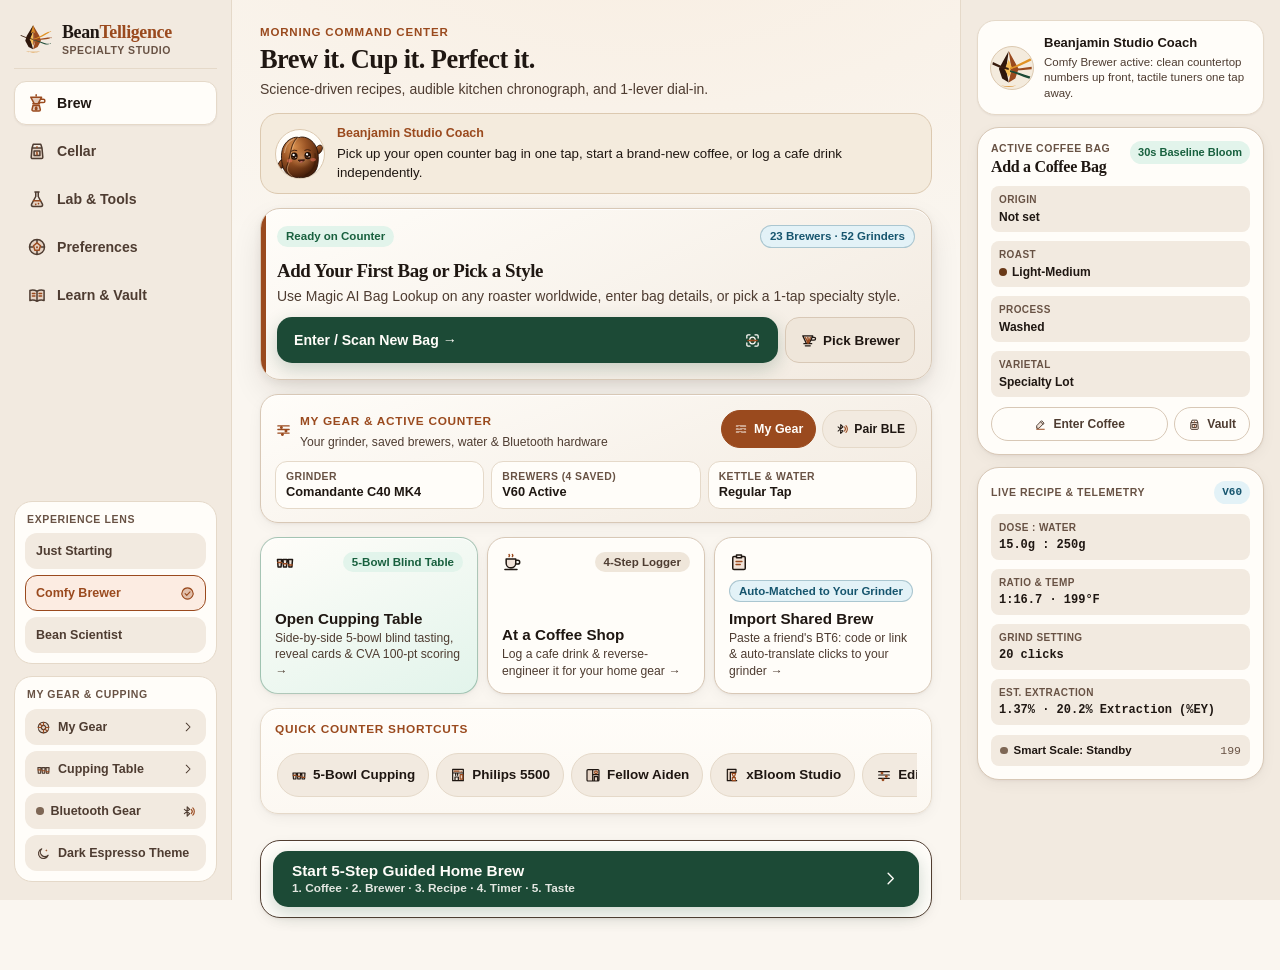
==== mobile/www/index.html @ 3fc3c362 "BeanTelligence v6.7: 1-Tap Gear & Cupping, Kettle Warm Target, Pour Agitation Cues, Scoring Polish, " ====
<!doctype html>
<html lang="en" data-theme="light" data-science-lens="hybrid" data-lens="comfy">
<head>
<meta charset="utf-8">
<meta name="viewport" content="width=device-width, initial-scale=1, viewport-fit=cover, interactive-widget=resizes-content">
<meta name="theme-color" id="metaThemeLight" content="#FAF6F0" media="(prefers-color-scheme: light)">
<meta name="theme-color" id="metaThemeDark" content="#13100E" media="(prefers-color-scheme: dark)">
<meta name="mobile-web-app-capable" content="yes">
<meta name="apple-mobile-web-app-capable" content="yes">
<meta name="apple-mobile-web-app-status-bar-style" content="black-translucent">
<meta name="apple-mobile-web-app-title" content="BeanTelligence">
<meta name="application-name" content="BeanTelligence">
<meta name="description" content="BeanTelligence v6.7 — Specialty coffee studio, guided audible kitchen timer, 15-family Web Bluetooth telemetry, 5-bowl blind cupping, and Empirical Bayes palate modeling.">
<meta name="referrer" content="no-referrer">
<meta property="og:type" content="website">
<meta property="og:site_name" content="BeanTelligence">
<meta property="og:title" content="BeanTelligence — Specialty Coffee Science &amp; Sensory Studio">
<meta property="og:description" content="Guided audible brew timer, 15-family Bluetooth scales &amp; smart coffee gear, 5-bowl blind cupping, and Empirical Bayes palate modeling.">
<meta property="og:image" content="./icons/og-beanjamin.png">
<meta property="og:image:width" content="1200">
<meta property="og:image:height" content="630">
<meta property="og:image:alt" content="Beanjamin mascot and BeanTelligence Specialty Coffee Science &amp; Sensory Studio">
<meta name="twitter:card" content="summary_large_image">
<meta name="twitter:title" content="BeanTelligence — Specialty Coffee Science &amp; Sensory Studio">
<meta name="twitter:description" content="Guided audible brew timer, Bluetooth scales &amp; smart coffee gear, and 5-bowl blind cupping.">
<meta name="twitter:image" content="./icons/og-beanjamin.png">
<link rel="manifest" href="./manifest.webmanifest">
<link rel="apple-touch-icon" sizes="180x180" href="./icons/icon-180.png">
<link rel="icon" type="image/svg+xml" href="data:image/svg+xml,%3Csvg xmlns='http://www.w3.org/2000/svg' viewBox='0 0 64 64'%3E%3Crect width='64' height='64' rx='15' fill='%23130E0B'/%3E%3Cellipse cx='32' cy='33' rx='20' ry='24' fill='%239A4A1E' stroke='%23F6BE58' stroke-width='2'/%3E%3Cpath d='M16 26C19 14 29 10 39 11C45 12 49 17 50 24C44 19 37 17 31 18C24 19 19 22 16 26Z' fill='%23F6BE58'/%3E%3Cpath d='M33 10C29 22 35 42 30 56' fill='none' stroke='%233A1A0B' stroke-width='3.2' stroke-linecap='round'/%3E%3Ccircle cx='24' cy='33' r='4.6' fill='%23FFFDF9'/%3E%3Ccircle cx='40' cy='33' r='4.6' fill='%23FFFDF9'/%3E%3Ccircle cx='24.6' cy='33.4' r='2.4' fill='%231B0E08'/%3E%3Ccircle cx='40.6' cy='33.4' r='2.4' fill='%231B0E08'/%3E%3Ccircle cx='25.4' cy='32.4' r='0.9' fill='%23FFFDF9'/%3E%3Ccircle cx='41.4' cy='32.4' r='0.9' fill='%23FFFDF9'/%3E%3Cpath d='M26 42Q32 47 38 42' fill='none' stroke='%23FFF6E5' stroke-width='2.4' stroke-linecap='round'/%3E%3C/svg%3E">
<link rel="icon" type="image/png" sizes="192x192" href="./icons/icon-192.png">
<link rel="icon" type="image/png" sizes="64x64" href="./icons/icon-64.png">
<link rel="shortcut icon" href="./icons/icon-192.png">
<title>BeanTelligence — Specialty Coffee Science &amp; Sensory Studio</title>
<link rel="stylesheet" href="./styles.css">

</head>
<body>
<a href="#mount" class="bt-skip-link" id="skipLink">Skip to workspace</a>

<svg id="bt-svg-defs" width="0" height="0" style="position:fixed;width:0;height:0;pointer-events:none;overflow:hidden" aria-hidden="true" focusable="false" xmlns="http://www.w3.org/2000/svg">
  <symbol id="bt-mark" viewBox="0 0 200 200">
    <g transform="translate(100 100) scale(0.215) translate(-518 -500)">
      <path d="M 444 136 L 274 422 L 236 548 L 324 712 L 444 776 L 382 536 L 444 308 Z" fill="var(--bt-prism-left, #2E160B)"/>
      <path d="M 444 136 L 614 422 L 652 548 L 564 712 L 444 776 L 506 536 L 444 308 Z" fill="var(--bt-prism-right, #9A4A1E)"/>
      <path d="M 444 136 L 382 356 L 444 308 L 506 356 Z" fill="var(--bt-prism-crown, #D98B26)"/>
      <path d="M 444 308 L 444 684 L 358 514 Z" fill="var(--bt-prism-heart, #F6BE58)"/>
      <path d="M 444 308 L 530 514 L 444 684 Z" fill="var(--bt-prism-right, #9A4A1E)" fill-opacity="0.88"/>
      <path d="M 118 392 L 266 456 L 444 504 L 444 522 L 258 476 L 110 412 Z" fill="var(--bt-prism-beam, #381C0D)"/>
      <path d="M 452 500 C 552 480 652 424 756 358 C 814 322 864 306 908 304 C 872 334 820 362 762 398 C 664 458 564 500 452 514 Z" fill="var(--bt-prism-wave1, #E09224)"/>
      <path d="M 456 510 C 572 508 688 488 798 468 C 846 460 888 460 924 468 C 886 488 842 498 792 506 C 684 522 572 528 456 524 Z" fill="var(--bt-prism-wave2, #9A4A1E)"/>
      <path d="M 450 522 C 558 540 664 580 762 612 C 814 628 862 632 902 622 C 864 650 810 656 752 638 C 654 608 554 560 450 536 Z" fill="var(--bt-prism-wave3, #1C4A36)"/>
      <circle cx="912" cy="303" r="12" fill="var(--bt-prism-wave1, #E09224)"/>
      <circle cx="928" cy="468" r="11" fill="var(--bt-prism-wave2, #9A4A1E)"/>
      <circle cx="906" cy="621" r="11" fill="var(--bt-prism-wave3, #1C4A36)"/>
      <path d="M 256 826 C 334 868 554 868 632 826 C 552 848 336 848 256 826 Z" fill="var(--bt-prism-crown, #D98B26)"/>
    </g>
  </symbol>
  <symbol id="bt-medal" viewBox="0 0 120 120">
    <circle cx="60" cy="60" r="54" fill="var(--bj-stage-bg, #F4EBDD)" stroke="var(--bt-prism-crown, #D98B26)" stroke-width="3"/>
    <circle cx="60" cy="60" r="46" fill="none" stroke="var(--bt-prism-crown, #D98B26)" stroke-width="1.4" stroke-dasharray="2 4" opacity="0.65"/>
    <use href="#bt-mark" x="18" y="18" width="84" height="84"/>
  </symbol>
  <symbol id="bt-badge" viewBox="0 0 400 356">
    <rect x="24" y="18" width="352" height="320" rx="36" fill="var(--card, #FFFDF9)" stroke="var(--line, #D8C8B6)" stroke-width="2"/>
    <circle cx="200" cy="142" r="82" fill="var(--bj-stage-bg, #F4EBDD)" stroke="var(--bj-stage-border, #DCC9B0)" stroke-width="1.5"/>
    <use href="#bt-mark" x="122" y="64" width="156" height="156"/>
    <text x="200" y="268" text-anchor="middle" font-family="Lora, Georgia, serif" font-weight="700" font-size="30" letter-spacing="-0.5" fill="var(--bt-wordmark-bean, #1F1712)">Bean<tspan fill="var(--bt-wordmark-accent, #9A4A1E)">Telligence</tspan></text>
    <text x="200" y="296" text-anchor="middle" font-family="Plus Jakarta Sans, -apple-system, sans-serif" font-weight="600" font-size="12.5" letter-spacing="1.2" fill="var(--bt-wordmark-sub, #685244)">A LITTLE SCIENCE, A LOT OF DELICIOUS.</text>
  </symbol>
</svg>

<div id="app-shell">
  <aside id="side-nav" aria-label="Studio Navigation">
    <div class="bt-rail-top-group">
      <button type="button" class="bt-rail-wordmark" id="rail-wordmark-btn" aria-label="BeanTelligence Home"></button>
      <nav class="bt-rail-nav" id="rail-tabs" aria-label="Primary Studio Tabs"></nav>
    </div>
    <div class="bt-rail-bottom-group">
      <div class="bt-rail-box" id="rail-lens-box" role="group" aria-label="Experience Lens"></div>
      <div class="bt-rail-box" id="rail-footer"></div>
    </div>
  </aside>

  <div class="bt-center-stage" id="center-stage">
    <header id="top-chrome" role="banner">
      <div class="bt-top-left">
        <button type="button" class="bt-top-brand" id="top-brand-btn" aria-label="BeanTelligence Home"></button>
      </div>
      <div class="bt-top-right">
        <div class="bt-lens-seg" id="top-lens-seg" role="group" aria-label="Experience Lens">
          <button type="button" data-lens-mode="starter" aria-pressed="false" title="Just Starting — warm plain English">Start</button>
          <button type="button" data-lens-mode="comfy" aria-pressed="true" title="Comfy Brewer — everyday specialty">Comfy</button>
          <button type="button" data-lens-mode="scientist" aria-pressed="false" title="Bean Scientist — full %TDS, %EY and citations">Sci</button>
        </div>
        <button type="button" class="bt-chrome-pill bt-gear-btn" id="top-gear-pill" aria-label="My Gear and Brewers Setup"></button>
        <button type="button" class="bt-chrome-pill bt-ble-dot-btn" id="top-ble-pill" aria-label="Bluetooth and Workflow Sensors">
          <span class="bt-status-dot" id="top-ble-dot"></span>
        </button>
        <button type="button" class="bt-icon-btn" id="top-theme-btn" aria-label="Toggle Light or Dark theme"></button>
      </div>
    </header>

    <div class="bt-workspace" id="workspace-grid">
      <main id="mount" tabindex="-1"></main>
      <div id="detail-pane" aria-label="Selected Detail Inspector"></div>
    </div>

    <div id="cta-shelf" class="bt-cta-shelf" hidden></div>
  </div>

  <aside id="studio-aside" aria-label="Live Telemetry and Beanjamin Studio Coach"></aside>

  <nav id="bottom-dock" aria-label="Primary Tabs"></nav>
</div>

<div id="sheet-backdrop" hidden aria-hidden="true"></div>
<section id="sheet" role="dialog" aria-modal="true" aria-labelledby="sheet-title" data-detent="half" hidden>
  <div class="bt-sheet-grab-zone" id="sheet-grab-zone" aria-hidden="true">
    <span class="bt-sheet-grab-pill"></span>
  </div>
  <header class="bt-sheet-header">
    <h2 class="bt-sheet-title" id="sheet-title">Studio</h2>
    <button type="button" class="bt-sheet-close" id="sheet-close-btn" aria-label="Close sheet"></button>
  </header>
  <div class="bt-sheet-body" id="sheet-body"></div>
</section>

<div id="keypad-host" hidden></div>
<div id="xray-loupe" role="tooltip" hidden></div>
<div id="toast-host" role="status" aria-live="polite" aria-atomic="true"></div>

<script src="./bt-core.js"></script>
<script src="./bt-platform.js"></script>
<script src="./bt-ui.js"></script>
</body>
</html>
---- mobile/www/styles.css ----
/* ==========================================================================
   BeanTelligence v6.2 — 01-tokens-themes.css
   WCAG 2.2 AA/AAA Verified Warm Specialty Alabaster (Light) &
   OLED-Warm Espresso & Copper (Dark) Design Tokens
   ========================================================================== */

:root,
:root[data-theme="light"] {
  color-scheme: light;

  /* Core WCAG AA/AAA Light Surfaces & Espresso Ink */
  --bg: #FAF6F0;
  --bg-subtle: #F2EAE0;
  --surface: #FFFDF9;
  --card: #FFFDF9;
  --surface-elevated: #FFFDF9;
  --card-elevated: #FFFDF9;
  --surface-glass: rgba(250, 246, 240, 0.90);
  --well: #EFE6DA;
  --field: #FFFDF9;
  --tint: #EFE5D8;
  --track: #E1D4C3;

  --ink: #1F1712;                /* Espresso ink >= 16.2:1 vs #FAF6F0 / #FFFDF9 */
  --ink-secondary: #4E3C31;      /* 8.9:1 WCAG AAA */
  --ink-muted: #685244;          /* 5.7:1 WCAG AA */
  --muted: #685244;
  --label: #1F1712;

  /* Borders & Focus */
  --line-hairline: rgba(31, 23, 18, 0.08);
  --line-soft: #E5D9C9;
  --hush: #DFD1BE;
  --line: #D8C8B6;
  --edge: #7E6755;
  --line-strong: #523E31;
  --focus: #9A4A1E;
  --focus-ring: #9A4A1E;

  /* Burnt Copper Accent & Deep Botanical Pine Primary CTA */
  --accent: #9A4A1E;             /* Burnt Copper >= 5.5:1 vs #FAF6F0 / #FFFDF9 */
  --accent-hover: #7E3B16;
  --accent-ink: #FFFDF9;
  --accent-soft: #FCECE2;
  --accent-glow: rgba(154, 74, 30, 0.16);

  --primary: #1C4A36;            /* Deep Botanical Pine >= 9.6:1 with #FFFDF9 */
  --primary-hover: #153929;
  --primary-ink: #FFFDF9;
  --primary-soft: #E3F1EA;
  --sel: #1C4A36;
  --sel-ink: #FFFDF9;
  --leaf: #1C4A36;
  --leaf-ink: #FFFDF9;
  --gold: #D98B26;
  --gold-soft: #FEF3DF;

  /* Science Lens & Semantic States */
  --science: #16556E;
  --science-bg: #E3F2F7;
  --science-border: rgba(22, 85, 110, 0.28);

  --good: #18603E;
  --good-bg: #E2F4EB;
  --warn: #854B04;
  --warn-bg: #FEF1D6;
  --bad: #9E211D;
  --bad-bg: #FDE8E7;
  --alert: #9E211D;
  --alert-bg: #FDE8E7;
  --info: #16556E;
  --info-bg: #E3F2F7;

  /* 3-Wave Extraction Kinetics & Chronograph Comets */
  --wave-acid: #D98B26;
  --wave-sweet: #B84A14;
  --wave-sweet-body: #1C4A36;
  --wave-bitter: #9E211D;
  --chrono-time-a: #D67A38;
  --chrono-weight-a: #2A7B56;
  --chrono-overtime: #D98B26;
  --chrono-overtime-glow: rgba(217, 139, 38, 0.26);

  /* 6-Stop Specialty Roast Spectrum */
  --roast-1: #C88A4B;
  --roast-2: #AD6D34;
  --roast-3: #8B5022;
  --roast-4: #693917;
  --roast-5: #47250F;
  --roast-6: #2B1609;
  --r1: #C88A4B;
  --r2: #AD6D34;
  --r3: #8B5022;
  --r4: #693917;
  --r5: #3E2211;

  /* Brand Mark ("The Refracting Prism Drop") */
  --bt-prism-left: #2E160B;
  --bt-prism-right: #9A4A1E;
  --bt-prism-crown: #D98B26;
  --bt-prism-heart: #F6BE58;
  --bt-prism-beam: #381C0D;
  --bt-prism-wave1: #E09224;
  --bt-prism-wave2: #9A4A1E;
  --bt-prism-wave3: #1C4A36;
  --bt-mark-lobe-primary: #2E160B;
  --bt-mark-lobe-secondary: #9A4A1E;
  --bt-mark-orbit: #DF862C;
  --bt-mark-node: #1C4A36;
  --bt-wordmark-bean: #1F1712;
  --bt-wordmark-accent: #9A4A1E;
  --bt-wordmark-sub: #685244;

  /* Beanjamin 2.0 Stage & Medallion */
  --bj-stage-bg: #F4EBDD;
  --bj-stage-border: #DCC9B0;
  --bj-stage-glow: rgba(230, 157, 53, 0.14);
  --bj-ink: #261209;
  --bj-rim-glow: transparent;
  --bj-shadow: rgba(31, 23, 18, 0.15);

  /* BTIcons Duotone Layers */
  --bti-accent: #9A4A1E;
  --bti-tone: rgba(154, 74, 30, 0.14);
  --bti-tone-active: rgba(154, 74, 30, 0.28);

  /* Elevation Shadows, Specular Rim Bevels & Recessed Instrument Wells */
  --bevel-rim-top: inset 0 1px 0 rgba(255, 255, 255, 0.92);
  --shadow-xs: 0 1px 2px rgba(31, 23, 18, 0.05);
  --shadow-card: var(--bevel-rim-top), 0 4px 16px -2px rgba(32, 18, 10, 0.06), 0 1px 3px rgba(32, 18, 10, 0.05);
  --shadow-elevated: var(--bevel-rim-top), 0 14px 34px -6px rgba(32, 18, 10, 0.14), 0 3px 8px rgba(32, 18, 10, 0.06);
  --shadow-well-inset: inset 0 2px 5px rgba(36, 22, 12, 0.08), 0 1px 0 rgba(255, 255, 255, 0.78);
  --surface-card-grad: linear-gradient(180deg, #FFFDF9 0%, #FCF8F2 100%);
  --bg-stage-radial: radial-gradient(1100px 540px at 50% -8%, rgba(223, 134, 44, 0.07), transparent 68%);
  --shadow-sheet: 0 -10px 38px rgba(31, 23, 18, 0.16), 0 -1px 4px rgba(31, 23, 18, 0.06);
  --shadow-dock: 0 -4px 24px rgba(31, 23, 18, 0.08), 0 -1px 2px rgba(31, 23, 18, 0.05);
  --backdrop-scrim: rgba(20, 14, 11, 0.44);

  /* Typography, Spacing, Radii, Safe Areas & Springs */
  --font-display: "Lora", Georgia, "Times New Roman", serif;
  --font-sans: "Plus Jakarta Sans", -apple-system, BlinkMacSystemFont, "Segoe UI", Roboto, "Helvetica Neue", Arial, sans-serif;
  --font-mono: "JetBrains Mono", ui-monospace, "SFMono-Regular", Menlo, Consolas, monospace;
  --font-num: var(--font-mono);
  --display: var(--font-display);
  --ui: var(--font-sans);
  --txt: var(--font-sans);

  --text-micro: 0.75rem;
  --text-xs: 0.75rem;
  --text-sm: 0.875rem;
  --text-base: 1rem;
  --text-lg: 1.125rem;
  --text-xl: 1.375rem;
  --text-2xl: clamp(1.45rem, 2.8vw, 2.05rem);
  --text-instrument: clamp(2.35rem, 6.8vw, 3.85rem);
  --text-hero-num: var(--text-instrument);

  --r-xs: 8px;
  --r-sm: 12px;
  --r-md: 18px;
  --r-lg: 22px;
  --r-xl: 28px;
  --r-pill: 9999px;

  --safe-top: env(safe-area-inset-top, 0px);
  --safe-right: env(safe-area-inset-right, 0px);
  --safe-bottom: env(safe-area-inset-bottom, 0px);
  --safe-left: env(safe-area-inset-left, 0px);

  --spring-snappy: cubic-bezier(0.22, 1, 0.36, 1);
  --spring-sheet: cubic-bezier(0.32, 0.72, 0, 1);
  --spring-overshoot: cubic-bezier(0.34, 1.56, 0.64, 1);
  --ease-out-quart: cubic-bezier(0.25, 1, 0.5, 1);

  --tap-min: 44px;
  --tap-comfy: 48px;
  --tap-cockpit: 56px;
}

@media (prefers-color-scheme: dark) {
  :root:not([data-theme="light"]) {
    color-scheme: dark;

    --bg: #13100E;
    --bg-subtle: #171311;
    --surface: #1C1815;
    --card: #1C1815;
    --surface-elevated: #241F1B;
    --card-elevated: #241F1B;
    --surface-glass: rgba(19, 16, 14, 0.90);
    --well: #151210;
    --field: #171311;
    --tint: #261E19;
    --track: #342922;

    --ink: #F5EDE4;
    --ink-secondary: #D2C2B4;
    --ink-muted: #AE9A89;
    --muted: #AE9A89;
    --label: #F5EDE4;

    --line-hairline: rgba(245, 237, 228, 0.08);
    --line-soft: #2E251F;
    --hush: #352922;
    --line: #3E3028;
    --edge: #8C7564;
    --line-strong: #B69E8B;
    --focus: #E08A54;
    --focus-ring: #E08A54;

    --accent: #E08A54;
    --accent-hover: #EAA070;
    --accent-ink: #160E09;
    --accent-soft: #312015;
    --accent-glow: rgba(224, 138, 84, 0.22);

    --primary: #2A6B4E;
    --primary-hover: #34805E;
    --primary-ink: #FFFDF9;
    --primary-soft: #162E23;
    --sel: #2A6B4E;
    --sel-ink: #FFFDF9;
    --leaf: #7AD6A4;
    --leaf-ink: #13100E;
    --gold: #F2AE4B;
    --gold-soft: #33240D;

    --science: #6EC6E6;
    --science-bg: #122833;
    --science-border: rgba(110, 198, 230, 0.30);

    --good: #5CD49C;
    --good-bg: #132E22;
    --warn: #F4BC5C;
    --warn-bg: #33230B;
    --bad: #F68580;
    --bad-bg: #381615;
    --alert: #F68580;
    --alert-bg: #381615;
    --info: #6EC6E6;
    --info-bg: #122833;

    --wave-acid: #F5B041;
    --wave-sweet: #E08A54;
    --wave-sweet-body: #5CD49C;
    --wave-bitter: #F07167;
    --chrono-time-a: #FAD398;
    --chrono-weight-a: #7CF2BE;
    --chrono-overtime: #F5B041;
    --chrono-overtime-glow: rgba(245, 176, 65, 0.30);

    --bt-prism-left: #C98B56;
    --bt-prism-right: #E08A54;
    --bt-prism-crown: #FAD67D;
    --bt-prism-heart: #FFF3D1;
    --bt-prism-beam: #FFF6E5;
    --bt-prism-wave1: #FAD45B;
    --bt-prism-wave2: #E08A54;
    --bt-prism-wave3: #52D99B;
    --bt-mark-lobe-primary: #C98B56;
    --bt-mark-lobe-secondary: #E08A54;
    --bt-mark-orbit: #F4B350;
    --bt-mark-node: #52D99B;
    --bt-wordmark-bean: #F5EDE4;
    --bt-wordmark-accent: #E08A54;
    --bt-wordmark-sub: #AE9A89;

    --bj-stage-bg: #251C16;
    --bj-stage-border: #4A372B;
    --bj-stage-glow: rgba(224, 138, 84, 0.18);
    --bj-ink: #1E0E07;
    --bj-rim-glow: rgba(245, 202, 150, 0.24);
    --bj-shadow: rgba(0, 0, 0, 0.46);

    --bti-accent: #E08A54;
    --bti-tone: rgba(224, 138, 84, 0.20);
    --bti-tone-active: rgba(224, 138, 84, 0.35);

    --bevel-rim-top: inset 0 1px 0 rgba(255, 244, 228, 0.09);
    --shadow-xs: 0 1px 2px rgba(0, 0, 0, 0.30);
    --shadow-card: var(--bevel-rim-top), 0 10px 28px -4px rgba(0, 0, 0, 0.52), 0 2px 6px rgba(0, 0, 0, 0.38);
    --shadow-elevated: inset 0 1px 0 rgba(255, 244, 228, 0.13), 0 20px 46px -8px rgba(0, 0, 0, 0.68), 0 4px 12px rgba(0, 0, 0, 0.45);
    --shadow-well-inset: inset 0 2px 7px rgba(0, 0, 0, 0.62), 0 1px 0 rgba(255, 244, 228, 0.05);
    --surface-card-grad: linear-gradient(180deg, #211C18 0%, #191512 100%);
    --bg-stage-radial: radial-gradient(980px 500px at 50% -10%, rgba(224, 138, 84, 0.10), transparent 66%);
    --shadow-sheet: 0 -12px 44px rgba(0, 0, 0, 0.65);
    --shadow-dock: 0 -6px 28px rgba(0, 0, 0, 0.52);
    --backdrop-scrim: rgba(5, 4, 3, 0.68);
  }
}

:root[data-theme="dark"] {
  color-scheme: dark;

  --bg: #13100E;
  --bg-subtle: #171311;
  --surface: #1C1815;
  --card: #1C1815;
  --surface-elevated: #241F1B;
  --card-elevated: #241F1B;
  --surface-glass: rgba(19, 16, 14, 0.90);
  --well: #151210;
  --field: #171311;
  --tint: #261E19;
  --track: #342922;

  --ink: #F5EDE4;
  --ink-secondary: #D2C2B4;
  --ink-muted: #AE9A89;
  --muted: #AE9A89;
  --label: #F5EDE4;

  --line-hairline: rgba(245, 237, 228, 0.08);
  --line-soft: #2E251F;
  --hush: #352922;
  --line: #3E3028;
  --edge: #8C7564;
  --line-strong: #B69E8B;
  --focus: #E08A54;
  --focus-ring: #E08A54;

  --accent: #E08A54;
  --accent-hover: #EAA070;
  --accent-ink: #160E09;
  --accent-soft: #312015;
  --accent-glow: rgba(224, 138, 84, 0.22);

  --primary: #2A6B4E;
  --primary-hover: #34805E;
  --primary-ink: #FFFDF9;
  --primary-soft: #162E23;
  --sel: #2A6B4E;
  --sel-ink: #FFFDF9;
  --leaf: #7AD6A4;
  --leaf-ink: #13100E;
  --gold: #F2AE4B;
  --gold-soft: #33240D;

  --science: #6EC6E6;
  --science-bg: #122833;
  --science-border: rgba(110, 198, 230, 0.30);

  --good: #5CD49C;
  --good-bg: #132E22;
  --warn: #F4BC5C;
  --warn-bg: #33230B;
  --bad: #F68580;
  --bad-bg: #381615;
  --alert: #F68580;
  --alert-bg: #381615;
  --info: #6EC6E6;
  --info-bg: #122833;

  --wave-acid: #F5B041;
  --wave-sweet: #E08A54;
  --wave-sweet-body: #5CD49C;
  --wave-bitter: #F07167;
  --chrono-time-a: #FAD398;
  --chrono-weight-a: #7CF2BE;
  --chrono-overtime: #F5B041;
  --chrono-overtime-glow: rgba(245, 176, 65, 0.30);

  --bt-prism-left: #C98B56;
  --bt-prism-right: #E08A54;
  --bt-prism-crown: #FAD67D;
  --bt-prism-heart: #FFF3D1;
  --bt-prism-beam: #FFF6E5;
  --bt-prism-wave1: #FAD45B;
  --bt-prism-wave2: #E08A54;
  --bt-prism-wave3: #52D99B;
  --bt-mark-lobe-primary: #C98B56;
  --bt-mark-lobe-secondary: #E08A54;
  --bt-mark-orbit: #F4B350;
  --bt-mark-node: #52D99B;
  --bt-wordmark-bean: #F5EDE4;
  --bt-wordmark-accent: #E08A54;
  --bt-wordmark-sub: #AE9A89;

  --bj-stage-bg: #251C16;
  --bj-stage-border: #4A372B;
  --bj-stage-glow: rgba(224, 138, 84, 0.18);
  --bj-ink: #1E0E07;
  --bj-rim-glow: rgba(245, 202, 150, 0.24);
  --bj-shadow: rgba(0, 0, 0, 0.46);

  --bti-accent: #E08A54;
  --bti-tone: rgba(224, 138, 84, 0.20);
  --bti-tone-active: rgba(224, 138, 84, 0.35);

  --bevel-rim-top: inset 0 1px 0 rgba(255, 244, 228, 0.09);
  --shadow-xs: 0 1px 2px rgba(0, 0, 0, 0.30);
  --shadow-card: var(--bevel-rim-top), 0 10px 28px -4px rgba(0, 0, 0, 0.52), 0 2px 6px rgba(0, 0, 0, 0.38);
  --shadow-elevated: inset 0 1px 0 rgba(255, 244, 228, 0.13), 0 20px 46px -8px rgba(0, 0, 0, 0.68), 0 4px 12px rgba(0, 0, 0, 0.45);
  --shadow-well-inset: inset 0 2px 7px rgba(0, 0, 0, 0.62), 0 1px 0 rgba(255, 244, 228, 0.05);
  --surface-card-grad: linear-gradient(180deg, #211C18 0%, #191512 100%);
  --bg-stage-radial: radial-gradient(980px 500px at 50% -10%, rgba(224, 138, 84, 0.10), transparent 66%);
  --shadow-sheet: 0 -12px 44px rgba(0, 0, 0, 0.65);
  --shadow-dock: 0 -6px 28px rgba(0, 0, 0, 0.52);
  --backdrop-scrim: rgba(5, 4, 3, 0.68);
}

/* ==================== BASE RESET & ACCESSIBLE TYPOGRAPHY ==================== */
*,
*::before,
*::after {
  box-sizing: border-box;
}

html {
  font-size: 16px;
  -webkit-text-size-adjust: 100%;
  text-size-adjust: 100%;
  background: var(--bg);
  color: var(--ink);
  font-family: var(--font-sans);
  line-height: 1.5;
  overflow-x: clip;
}

body {
  margin: 0;
  padding: 0;
  min-height: 100vh;
  min-height: 100dvh;
  background-color: var(--bg);
  background-image: var(--bg-stage-radial);
  background-attachment: fixed;
  color: var(--ink);
  font-family: var(--font-sans);
  font-size: var(--text-base);
  -webkit-font-smoothing: antialiased;
  -moz-osx-font-smoothing: grayscale;
  overflow-x: clip;
  -webkit-tap-highlight-color: transparent;
}

[hidden] {
  display: none !important;
}

h1, h2, h3, .bt-serif {
  font-family: var(--font-display);
  font-weight: 700;
  letter-spacing: -0.02em;
  line-height: 1.22;
  color: var(--ink);
  margin: 0;
}

h1 { font-size: var(--text-2xl); }
h2 { font-size: var(--text-xl); }
h3 { font-size: var(--text-lg); }
p  { margin: 0; }

/* Anti-auto-zoom iOS Safari floor: ALL interactive inputs MUST be >= 16px (1rem) */
button {
  font-family: inherit;
  font-size: inherit;
  color: inherit;
  cursor: pointer;
  touch-action: manipulation;
}

input,
textarea,
select,
.bt-input,
.bt-spotlight-input {
  font-family: inherit;
  font-size: 16px;
  font-size: max(16px, 1rem);
  color: var(--ink);
}

button:disabled,
[aria-disabled="true"] {
  opacity: 0.48;
  cursor: not-allowed;
}

:focus-visible {
  outline: 2.5px solid var(--focus-ring);
  outline-offset: 2px;
}

.num,
.mono,
.tabular,
.bt-num {
  font-family: var(--font-mono);
  font-variant-numeric: tabular-nums lining-nums;
}

.sr-only {
  position: absolute;
  width: 1px;
  height: 1px;
  padding: 0;
  margin: -1px;
  overflow: hidden;
  clip: rect(0, 0, 0, 0);
  white-space: nowrap;
  border: 0;
}

.bt-skip-link {
  position: fixed;
  top: -120px;
  left: 16px;
  z-index: 999;
  padding: 12px 18px;
  border-radius: var(--r-pill);
  background: var(--primary);
  color: var(--primary-ink);
  font-weight: 700;
  text-decoration: none;
  box-shadow: var(--shadow-elevated);
  transition: top 0.16s var(--spring-snappy);
}
.bt-skip-link:focus {
  top: calc(12px + var(--safe-top));
}

/* ==================== EXPERIENCE LENS VISIBILITY & DUAL-DEPTH RULES ==================== */
:root[data-science-lens="surface"] .bt-xray-only,
:root[data-science-lens="surface"] [data-lens="xray"],
:root[data-science-lens="surface"] .bt-hybrid-up,
:root[data-science-lens="surface"] [data-lens="hybrid"],
:root[data-lens="starter"] .bt-xray-only,
:root[data-lens="starter"] .bt-scientist-only,
:root[data-lens="starter"] .bt-comfy-up {
  display: none !important;
}

:root[data-science-lens="hybrid"] .bt-xray-only,
:root[data-science-lens="hybrid"] [data-lens="xray"],
:root[data-lens="comfy"] .bt-xray-only,
:root[data-lens="comfy"] .bt-scientist-only {
  display: none !important;
}

:root[data-science-lens="xray"] .bt-surface-only,
:root[data-science-lens="xray"] [data-lens="surface-only"],
:root[data-lens="scientist"] .bt-starter-only {
  display: none !important;
}

.bt-lens-wrap {
  position: relative;
  display: flex;
  flex-direction: column;
  gap: 6px;
}

.bt-lens-wrap[data-hold-peek="1"] {
  cursor: pointer;
}

.bt-lens-xray {
  display: none;
  padding: 8px 11px;
  border-radius: var(--r-sm);
  background: var(--science-bg);
  border: 1px solid var(--science-border);
  color: var(--ink);
  font-size: var(--text-sm);
  line-height: 1.42;
}

:root[data-science-lens="hybrid"] .bt-lens-wrap .bt-lens-xray.bt-lens-hybrid-show,
:root[data-science-lens="xray"] .bt-lens-wrap .bt-lens-xray {
  display: block;
}

/* Epistemic Taxonomy Badges */
.bt-ep-badge {
  display: inline-flex;
  align-items: center;
  gap: 5px;
  padding: 3px 9px;
  min-height: 24px;
  border-radius: var(--r-pill);
  font-size: var(--text-xs);
  font-weight: 700;
  letter-spacing: 0.02em;
  line-height: 1.2;
  border: 1px solid transparent;
}
.bt-ep-verified {
  background: var(--good-bg);
  color: var(--good);
  border-color: rgba(24, 96, 62, 0.24);
}
.bt-ep-research {
  background: var(--science-bg);
  color: var(--science);
  border-color: var(--science-border);
}
.bt-ep-craft {
  background: var(--accent-soft);
  color: var(--accent);
  border-color: var(--accent-glow);
}
.bt-ep-myth {
  background: var(--bad-bg);
  color: var(--bad);
  border-color: rgba(158, 33, 29, 0.24);
}

/* ==================== REDUCED MOTION & FORCED COLORS GUARDS ==================== */
@media (prefers-reduced-motion: reduce) {
  *,
  *::before,
  *::after {
    animation-duration: 0.001ms !important;
    animation-iteration-count: 1 !important;
    transition-duration: 0.001ms !important;
    scroll-behavior: auto !important;
  }
}

@media (forced-colors: active) {
  .bt-ico,
  .bj-svg,
  .bt-logo-svg,
  .bt-wordmark-svg {
    forced-color-adjust: none;
  }
}
/* ==========================================================================
   BeanTelligence v6.2 — 02-shell-brand-tactile.css
   Responsive Mobile + 3-Column Desktop Studio Shell, Shared UX Primitives
   (.bt-trail-bar, .bt-hero-cta, .bt-spotlight-input, .bt-pill-row, .bt-audio-bar),
   Spring Bottom Sheets, Loupes, Toasts & Tactile Coffee Instruments
   ========================================================================== */

/* ==================== 1. CUSTOM DUOTONE VECTOR ICONS & MASCOT ==================== */
.bt-ico-wrap {
  display: inline-flex;
  align-items: center;
  justify-content: center;
  line-height: 0;
  flex: none;
}

.bt-ico {
  display: inline-block;
  width: 1.25em;
  height: 1.25em;
  vertical-align: -0.18em;
  flex: none;
  overflow: visible;
}

.bt-ico .bti-t {
  fill: var(--bti-tone);
  stroke: none;
  transition: fill 0.16s ease;
}

.bt-ico .bti-s {
  fill: none;
  stroke: currentColor;
  stroke-width: 1.8;
  stroke-linecap: round;
  stroke-linejoin: round;
}

.bt-ico .bti-a {
  fill: none;
  stroke: var(--bti-accent);
  stroke-width: 1.8;
  stroke-linecap: round;
  stroke-linejoin: round;
}

.bt-ico .bti-af {
  fill: var(--bti-accent);
  stroke: none;
}

[aria-current="page"] .bt-ico .bti-t,
[aria-current="step"] .bt-ico .bti-t,
[aria-selected="true"] .bt-ico .bti-t,
[aria-pressed="true"] .bt-ico .bti-t,
.is-active .bt-ico .bti-t {
  fill: var(--bti-tone-active);
}

.bt-logo-svg {
  display: block;
  width: 100%;
  height: 100%;
}

.bt-wordmark-svg {
  display: block;
  width: 100%;
  max-width: 204px;
  height: auto;
}

.bt-wordmark-compact {
  max-width: 146px;
}

/* Beanjamin 2.0 GPU-Composited Micro-Motion */
.bj-svg {
  display: block;
  width: 100%;
  height: 100%;
  overflow: visible;
}

.bj-actor,
.bj-eye-blink,
.bj-wave-paw,
.bj-steam,
.bj-sparkle,
.bj-float,
.bj-hop {
  transform-box: fill-box;
  transform-origin: center;
}

.bj-actor { transform-origin: 50% 92%; }
.bj-wave-paw { transform-origin: 15% 85%; }

@keyframes bjBreathe {
  0%, 100% { transform: translateY(0) scale(1, 1); }
  50% { transform: translateY(-2.2px) scale(1.012, 0.99); }
}
@keyframes bjBlink {
  0%, 92%, 100% { transform: scaleY(1); }
  95.5% { transform: scaleY(0.08); }
}
@keyframes bjWave {
  0%, 100% { transform: rotate(0deg); }
  25% { transform: rotate(10deg); }
  55% { transform: rotate(-5deg); }
  80% { transform: rotate(7deg); }
}
@keyframes bjSteam {
  0%, 100% { opacity: 0.85; transform: translateY(0); }
  50% { opacity: 0.36; transform: translateY(-4.5px); }
}
@keyframes bjSparkle {
  0%, 100% { opacity: 0.96; transform: scale(1); }
  50% { opacity: 0.68; transform: scale(0.91); }
}
@keyframes bjFloat {
  0%, 100% { transform: translateY(0); }
  50% { transform: translateY(-4px); }
}
@keyframes bjHop {
  0%, 100% { transform: translateY(-6px); }
  50% { transform: translateY(-10px); }
}

.bj-anim .bj-breathe   { animation: bjBreathe 3.8s ease-in-out infinite; }
.bj-anim .bj-eye-blink { animation: bjBlink 5.4s ease-in-out infinite; }
.bj-anim .bj-wave-paw  { animation: bjWave 2.6s ease-in-out infinite; }
.bj-anim .bj-steam     { animation: bjSteam 2.8s ease-in-out infinite; }
.bj-anim .bj-sparkle   { animation: bjSparkle 2.4s ease-in-out infinite; }
.bj-anim .bj-float     { animation: bjFloat 3.6s ease-in-out infinite; }
.bj-anim .bj-hop       { animation: bjHop 2.2s ease-in-out infinite; }

.bj-medallion,
.coach-avatar,
.saymark,
.popmark {
  background: var(--bj-stage-bg);
  border: 1.5px solid var(--bj-stage-border);
  border-radius: 50%;
  box-shadow: inset 0 1px 0 rgba(255, 255, 255, 0.16);
  overflow: hidden;
  display: inline-flex;
  align-items: center;
  justify-content: center;
  flex: none;
}

/* Subtle Scrollbars */
#side-nav,
#studio-aside,
.bt-sheet-body,
.bt-pill-row,
.bt-trail-bar {
  scrollbar-width: thin;
  scrollbar-color: var(--line) transparent;
}

/* ==================== 2. RESPONSIVE APP SHELL (MOBILE <1024px & DESKTOP >=1024px) ==================== */
#app-shell {
  display: flex;
  flex-direction: column;
  min-height: 100vh;
  min-height: 100dvh;
  width: 100%;
  min-width: 0;
  max-width: 100%;
  box-sizing: border-box;
  overflow-x: clip;
}

.bt-center-stage {
  flex: 1 1 auto;
  display: flex;
  flex-direction: column;
  width: 100%;
  min-width: 0;
  max-width: 100%;
  box-sizing: border-box;
  overflow-x: clip;
}

#side-nav,
#studio-aside {
  display: none;
}

/* Clean 52px Mobile Top Chrome (<1024px) */
#top-chrome {
  position: sticky;
  top: 0;
  z-index: 35;
  display: flex;
  align-items: center;
  justify-content: space-between;
  gap: 6px;
  width: 100%;
  min-width: 0;
  max-width: 100%;
  box-sizing: border-box;
  padding: var(--safe-top) calc(10px + var(--safe-right)) 0 calc(10px + var(--safe-left));
  height: calc(52px + var(--safe-top));
  min-height: calc(52px + var(--safe-top));
  background: var(--surface-glass);
  -webkit-backdrop-filter: blur(16px) saturate(1.3);
  backdrop-filter: blur(16px) saturate(1.3);
  border-bottom: 1px solid var(--line-soft);
}

.bt-top-left,
.bt-top-right {
  display: flex;
  align-items: center;
  gap: 5px;
  min-width: 0;
}

.bt-top-left {
  flex: 0 1 auto;
  overflow: hidden;
  gap: 6px;
}

.bt-top-right {
  flex: 0 1 auto;
}

/* Universal Top-Chrome Back Button (#top-back-btn) */
.bt-top-back-btn {
  position: relative;
  display: inline-flex;
  align-items: center;
  justify-content: center;
  gap: 4px;
  min-height: 34px;
  padding: 0 10px 0 8px;
  border-radius: var(--r-pill);
  border: 1.5px solid var(--accent);
  background: var(--surface);
  color: var(--ink);
  font-size: 12px;
  font-weight: 700;
  white-space: nowrap;
  flex: 0 0 auto;
  box-shadow: var(--shadow-xs);
  transition: background 0.15s ease, border-color 0.15s ease, color 0.15s ease, transform 0.14s var(--spring-snappy);
}
.bt-top-back-btn::after {
  content: "";
  position: absolute;
  inset: -5px -2px;
}
.bt-top-back-btn .bt-ico {
  color: var(--accent);
}
.bt-top-back-btn:hover {
  background: var(--accent-soft);
  border-color: var(--accent-hover);
  transform: translateY(-0.5px);
}
.bt-top-back-btn:active {
  transform: scale(0.95);
}

.bt-top-brand {
  display: inline-flex;
  align-items: center;
  gap: 6px;
  min-height: 44px;
  min-width: 0;
  padding: 4px 4px 4px 2px;
  border-radius: var(--r-sm);
  border: 0;
  background: transparent;
  color: var(--ink);
  transition: opacity 0.15s ease, transform 0.14s var(--spring-snappy);
}
.bt-top-brand:hover {
  opacity: 0.88;
}
.bt-top-brand:active {
  transform: scale(0.97);
}
.bt-top-brand-mark {
  width: 24px;
  height: 24px;
  flex: none;
}
.bt-top-brand-name {
  font-family: var(--font-display);
  font-weight: 700;
  font-size: 0.96rem;
  letter-spacing: -0.02em;
  white-space: nowrap;
  color: var(--ink);
}
.bt-top-brand-name span {
  color: var(--accent);
}
@media (max-width: 640px) {
  #top-chrome {
    padding-left: calc(8px + var(--safe-left));
    padding-right: calc(8px + var(--safe-right));
    gap: 4px;
  }
  .bt-top-left {
    flex: 0 0 auto;
    gap: 4px;
  }
  .bt-top-brand {
    flex: 0 0 auto;
    padding: 4px 2px;
  }
  .bt-top-brand-mark {
    width: 28px;
    height: 28px;
  }
  .bt-top-brand-name {
    display: none;
  }
  .bt-top-back-btn {
    padding: 0 7px;
    font-size: 11px;
    min-height: 32px;
    gap: 3px;
  }
  .bt-top-right {
    gap: 4px;
    flex: 0 1 auto;
    min-width: 0;
  }
  .bt-lens-seg button {
    min-width: 0;
    min-height: 28px;
    padding: 4px 6px;
    font-size: 10.5px;
  }
  .bt-gear-btn {
    height: 34px;
    min-height: 34px;
    min-width: 0;
    padding: 0 6px;
    font-size: 11px;
    gap: 4px;
    flex: 0 0 auto;
  }
  .bt-gear-btn .bt-gear-label-full,
  .bt-gear-btn .bt-gear-grinder-badge {
    display: none;
  }
  .bt-gear-btn .bt-gear-label-short {
    display: inline;
  }
  #top-ble-pill {
    height: 34px;
    min-height: 34px;
    min-width: 34px;
    padding: 0 8px;
  }
  #top-theme-btn {
    width: 34px;
    height: 34px;
    min-width: 34px;
    min-height: 34px;
    padding: 0;
  }
}
@media (max-width: 358px) {
  .bt-lens-seg button {
    padding: 4px 5px;
  }
  .bt-gear-btn,
  #top-ble-pill {
    padding: 0 6px;
  }
}

/* Compact Start | Comfy | Sci Experience Lens Pill in Mobile Top Chrome */
.bt-lens-seg {
  display: inline-flex;
  align-items: center;
  padding: 2px;
  border-radius: var(--r-pill);
  border: 1px solid var(--line-soft);
  background: var(--well);
  box-shadow: var(--shadow-well-inset);
  gap: 1px;
  flex: none;
}

.bt-lens-seg button {
  position: relative;
  min-height: 30px;
  min-width: 38px;
  padding: 0 8px;
  border: 0;
  border-radius: var(--r-pill);
  background: transparent;
  color: var(--ink-muted);
  font-size: 11px;
  font-weight: 700;
  white-space: nowrap;
  transition: background 0.16s var(--spring-snappy), color 0.16s ease, box-shadow 0.16s ease;
}
/* >= 44px vertical touch hit-slop */
.bt-lens-seg button::after {
  content: "";
  position: absolute;
  inset: -7px 0;
}
.bt-lens-seg button[aria-pressed="true"] {
  background: var(--surface);
  color: var(--ink);
  box-shadow: var(--shadow-xs);
}
.bt-lens-seg button[data-lens-mode="scientist"][aria-pressed="true"],
.bt-lens-seg button[data-lens-mode="xray"][aria-pressed="true"] {
  background: var(--science-bg);
  color: var(--science);
}

/* Top Chrome Utility Buttons (BLE Dot Button & Light/Dark Button) */
.bt-chrome-pill,
.bt-icon-btn {
  position: relative;
  display: inline-flex;
  align-items: center;
  justify-content: center;
  gap: 4px;
  min-height: 36px;
  min-width: 36px;
  padding: 0 8px;
  border-radius: var(--r-pill);
  border: 1px solid var(--line-soft);
  background: var(--well);
  color: var(--ink-secondary);
  font-size: 11px;
  font-weight: 700;
  white-space: nowrap;
  transition: background 0.16s ease, border-color 0.16s ease, transform 0.14s var(--spring-snappy);
}
.bt-chrome-pill::after,
.bt-icon-btn::after {
  content: "";
  position: absolute;
  inset: -4px;
}
.bt-icon-btn {
  padding: 0;
  width: 36px;
  height: 36px;
}
.bt-chrome-pill:hover,
.bt-icon-btn:hover {
  border-color: var(--line);
  background: var(--surface);
  color: var(--ink);
}
.bt-chrome-pill:active,
.bt-icon-btn:active {
  transform: scale(0.95);
}
.bt-chrome-pill[data-active="true"] {
  border-color: var(--good);
  background: var(--good-bg);
  color: var(--good);
}
.bt-chrome-pill[data-sim="true"] {
  border-color: var(--warn);
  background: var(--warn-bg);
  color: var(--warn);
}

.bt-gear-btn .bt-ico {
  color: var(--accent);
  flex: none;
}
.bt-gear-label-short {
  display: none;
}
.bt-gear-btn[data-configured="true"] {
  border-color: var(--line);
  background: var(--surface);
  color: var(--ink);
}
.bt-gear-dot {
  width: 6.5px;
  height: 6.5px;
  border-radius: 50%;
  background: var(--accent);
  flex: none;
}
.bt-gear-grinder-badge {
  font-size: 10.5px;
  font-weight: 700;
  color: var(--ink-muted);
  max-width: 72px;
  overflow: hidden;
  text-overflow: ellipsis;
  white-space: nowrap;
}

.bt-status-dot {
  width: 7.5px;
  height: 7.5px;
  border-radius: 50%;
  background: var(--edge);
  flex: none;
}
.bt-status-dot.is-live {
  background: var(--good);
  box-shadow: 0 0 0 2.5px var(--good-bg);
}
.bt-status-dot.is-sim,
.bt-status-dot.is-warn {
  background: var(--warn);
  box-shadow: 0 0 0 2.5px var(--warn-bg);
}

/* Main Workspace & Generous Bottom Clearance for Sticky CTA + 64px Dock */
.bt-workspace {
  flex: 1 1 auto;
  display: flex;
  flex-direction: column;
  width: 100%;
  max-width: 100%;
  min-width: 0;
  box-sizing: border-box;
  overflow-x: clip;
}

#mount {
  flex: 1 1 auto;
  width: 100%;
  max-width: min(780px, 100%);
  margin: 0 auto;
  padding: 12px calc(16px + var(--safe-right)) calc(96px + var(--safe-bottom)) calc(16px + var(--safe-left));
  min-width: 0;
  box-sizing: border-box;
  overflow-x: clip;
}

.bt-workspace:has(#detail-pane:not(:empty)) #mount {
  padding-bottom: 20px;
}

#detail-pane {
  width: 100%;
  max-width: 780px;
  margin: 0 auto;
  padding: 0 calc(16px + var(--safe-right)) calc(96px + var(--safe-bottom)) calc(16px + var(--safe-left));
  min-width: 0;
}
#detail-pane:empty {
  display: none;
}

html.bt-kb-open #mount,
html.bt-kb-open #detail-pane {
  padding-bottom: calc(28px + var(--safe-bottom));
}

/* Short-height / Split-Pane Viewport Clearance (e.g. 878x703) */
@media (max-width: 1023px) and (max-height: 760px) {
  #mount {
    padding-bottom: calc(104px + var(--safe-bottom));
  }
  #detail-pane {
    padding-bottom: calc(104px + var(--safe-bottom));
  }
}

/* 64px Mobile 5-Tab Bottom Dock (<1024px) */
#bottom-dock {
  position: fixed;
  left: 0;
  right: 0;
  bottom: 0;
  z-index: 38;
  display: grid;
  grid-template-columns: repeat(5, minmax(0, 1fr));
  gap: 2px;
  width: 100%;
  min-width: 0;
  max-width: 100%;
  box-sizing: border-box;
  padding: 2px calc(6px + var(--safe-right)) var(--safe-bottom) calc(6px + var(--safe-left));
  height: calc(64px + var(--safe-bottom));
  min-height: calc(64px + var(--safe-bottom));
  background: var(--surface);
  border-top: 1px solid var(--line-soft);
  box-shadow: var(--shadow-dock);
}

/* Keyboard viewport guard: hide dock when typing on mobile so viewport never crushes */
html.bt-kb-open #bottom-dock {
  display: none !important;
}

.bt-dock-tab {
  position: relative;
  display: flex;
  flex-direction: column;
  align-items: center;
  justify-content: center;
  gap: 3px;
  min-height: 52px;
  min-width: 0;
  padding: 4px 2px 2px;
  border: 0;
  border-radius: var(--r-sm);
  background: transparent;
  color: var(--ink-muted);
  font-size: 10.5px;
  font-weight: 700;
  white-space: nowrap;
  letter-spacing: -0.01em;
  transition: color 0.16s ease, background 0.16s ease, transform 0.14s var(--spring-snappy);
}
.bt-dock-tab .bt-ico {
  font-size: 1.25rem;
}
.bt-dock-tab:active {
  transform: scale(0.95);
}
.bt-dock-tab[aria-current="page"] {
  color: var(--ink);
}
.bt-dock-tab[aria-current="page"] .bt-ico {
  color: var(--accent);
}
.bt-dock-tab[aria-current="page"]::before {
  content: "";
  position: absolute;
  top: -2px;
  left: calc(50% - 14px);
  width: 28px;
  height: 3px;
  border-radius: 0 0 3px 3px;
  background: var(--accent);
}

/* ==================== DESKTOP 3-COLUMN SPLIT-STUDIO (>= 1024px) ==================== */
@media (min-width: 1024px) {
  #top-chrome,
  #bottom-dock {
    display: none !important;
  }

  #app-shell {
    display: grid;
    grid-template-columns: calc(232px + var(--safe-left)) minmax(0, 1fr) calc(320px + var(--safe-right));
    align-items: start;
  }

  /* Left 232px Navigation Rail */
  #side-nav {
    position: sticky;
    top: 0;
    height: 100vh;
    height: 100dvh;
    display: flex;
    flex-direction: column;
    justify-content: space-between;
    gap: 14px;
    padding: calc(18px + var(--safe-top)) 14px calc(18px + var(--safe-bottom)) calc(14px + var(--safe-left));
    background: var(--bg-subtle);
    border-right: 1px solid var(--line-soft);
    overflow-y: auto;
    z-index: 36;
  }

  .bt-rail-top-group,
  .bt-rail-bottom-group {
    display: flex;
    flex-direction: column;
    gap: 12px;
  }

  .bt-rail-wordmark {
    display: flex;
    align-items: center;
    gap: 10px;
    min-height: 48px;
    padding: 4px 6px 12px;
    border: 0;
    border-bottom: 1px solid var(--line-soft);
    background: transparent;
    text-align: left;
    color: var(--ink);
  }
  .bt-rail-brand-title {
    font-family: var(--font-display);
    font-weight: 700;
    font-size: 1.12rem;
    letter-spacing: -0.02em;
    line-height: 1.12;
  }
  .bt-rail-brand-title span {
    color: var(--accent);
  }
  .bt-rail-brand-sub {
    font-size: 10.5px;
    color: var(--ink-muted);
    font-weight: 700;
    letter-spacing: 0.05em;
    text-transform: uppercase;
    margin-top: 2px;
  }

  .bt-rail-nav {
    display: flex;
    flex-direction: column;
    gap: 4px;
  }

  .bt-rail-tab {
    display: flex;
    align-items: center;
    gap: 10px;
    width: 100%;
    min-height: 44px;
    padding: 8px 12px;
    border-radius: var(--r-sm);
    border: 1px solid transparent;
    background: transparent;
    color: var(--ink-secondary);
    font-size: 0.88rem;
    font-weight: 600;
    text-align: left;
    transition: background 0.16s ease, color 0.16s ease, border-color 0.16s ease;
  }
  .bt-rail-tab:hover {
    background: var(--well);
    color: var(--ink);
  }
  .bt-rail-tab[aria-current="page"] {
    background: var(--surface);
    color: var(--ink);
    font-weight: 700;
    border-color: var(--line-soft);
    box-shadow: var(--shadow-xs);
  }
  .bt-rail-tab[aria-current="page"] .bt-ico {
    color: var(--accent);
  }

  .bt-rail-box {
    background: var(--surface);
    border: 1px solid var(--line-soft);
    border-radius: var(--r-md);
    padding: 10px;
    display: flex;
    flex-direction: column;
    gap: 6px;
  }

  .bt-rail-box-label {
    font-size: 10.5px;
    font-weight: 700;
    letter-spacing: 0.06em;
    text-transform: uppercase;
    color: var(--ink-muted);
    padding: 0 2px;
  }

  .bt-rail-lens-btn,
  .bt-rail-tool-btn {
    display: flex;
    align-items: center;
    justify-content: space-between;
    gap: 8px;
    width: 100%;
    min-height: 36px;
    padding: 6px 10px;
    border-radius: var(--r-sm);
    border: 1px solid transparent;
    background: var(--bg-subtle);
    color: var(--ink-secondary);
    font-size: 12.5px;
    font-weight: 600;
    text-align: left;
    transition: background 0.15s ease, color 0.15s ease, border-color 0.15s ease;
  }
  .bt-rail-lens-btn:hover,
  .bt-rail-tool-btn:hover {
    background: var(--well);
    color: var(--ink);
  }
  .bt-rail-lens-btn[aria-pressed="true"] {
    background: var(--accent-soft);
    border-color: var(--accent);
    color: var(--accent);
    font-weight: 700;
  }
  .bt-rail-lens-btn[data-lens-mode="scientist"][aria-pressed="true"] {
    background: var(--science-bg);
    border-color: var(--science);
    color: var(--science);
  }

  /* Center #mount Stage (max-width: 780px) — clean bottom flow clearance */
  #mount {
    max-width: 780px;
    padding: 24px 28px calc(44px + var(--safe-bottom));
  }

  .bt-workspace:has(#detail-pane:not(:empty)) #mount {
    padding-bottom: 24px;
  }

  #detail-pane {
    padding: 0 28px calc(44px + var(--safe-bottom));
  }

  .bt-rail-back-btn {
    display: flex;
    align-items: center;
    gap: 8px;
    width: 100%;
    min-height: 40px;
    padding: 7px 12px;
    border-radius: var(--r-pill);
    border: 1.5px solid var(--accent);
    background: var(--surface);
    color: var(--ink);
    font-size: 12.5px;
    font-weight: 700;
    text-align: left;
    box-shadow: var(--shadow-xs);
    transition: background 0.16s ease, border-color 0.16s ease, transform 0.14s var(--spring-snappy);
  }
  .bt-rail-back-btn .bt-ico {
    color: var(--accent);
    flex: none;
  }
  .bt-rail-back-btn span {
    overflow: hidden;
    text-overflow: ellipsis;
    white-space: nowrap;
  }
  .bt-rail-back-btn:hover {
    background: var(--accent-soft);
    transform: translateY(-1px);
  }
  .bt-rail-back-btn:active {
    transform: scale(0.97);
  }

  /* Right 320px Sticky #studio-aside Live Telemetry & Beanjamin Studio Coach */
  #studio-aside {
    position: sticky;
    top: 0;
    height: 100vh;
    height: 100dvh;
    display: flex;
    flex-direction: column;
    gap: 12px;
    padding: calc(20px + var(--safe-top)) calc(16px + var(--safe-right)) calc(20px + var(--safe-bottom)) 16px;
    background: var(--bg-subtle);
    border-left: 1px solid var(--line-soft);
    overflow-y: auto;
    z-index: 32;
  }
}

/* ==================== 3. SHARED v6.2 UX PRIMITIVES (TRAIL, CTA, SPOTLIGHT, PILLS, AUDIO) ==================== */

/* 3A. 5-Step Brew Trail Bar — fits Home + #backBtn + 1..5 cleanly on 390px with ZERO clipping */
.bt-trail-bar {
  display: flex;
  align-items: center;
  gap: 4px;
  padding: 5px 8px;
  font-size: 11.5px;
  overflow-x: auto;
  scrollbar-width: none;
  -ms-overflow-style: none;
  border-radius: var(--r-pill);
  background: var(--bg-subtle);
  border: 1px solid var(--line-soft);
  margin-bottom: 12px;
  width: 100%;
  max-width: 100%;
}
.bt-trail-bar::-webkit-scrollbar {
  display: none;
}

.bt-trail-home,
.bt-trail-back {
  position: relative;
  display: inline-flex;
  align-items: center;
  justify-content: center;
  width: 30px;
  height: 30px;
  min-width: 30px;
  min-height: 30px;
  padding: 0;
  border-radius: 50%;
  border: 1px solid var(--line-soft);
  background: var(--surface);
  color: var(--ink-secondary);
  flex: 0 0 auto;
  transition: background 0.15s ease, color 0.15s ease, border-color 0.15s ease;
}
.bt-trail-home::after,
.bt-trail-back::after {
  content: "";
  position: absolute;
  inset: -7px -3px;
}
.bt-trail-home:hover,
.bt-trail-back:hover {
  border-color: var(--accent);
  color: var(--ink);
}

.bt-trail-step {
  position: relative;
  flex: 1 0 auto;
  display: inline-flex;
  align-items: center;
  justify-content: center;
  gap: 4px;
  min-height: 30px;
  padding: 0 7px;
  border-radius: var(--r-pill);
  border: 1px solid transparent;
  background: transparent;
  color: var(--ink-muted);
  font-size: 11.5px;
  font-weight: 700;
  white-space: nowrap;
  transition: background 0.16s var(--spring-snappy), color 0.16s ease, border-color 0.16s ease;
}
.bt-trail-step::after {
  content: "";
  position: absolute;
  inset: -7px 0;
}
.bt-trail-num {
  width: 16px;
  height: 16px;
  border-radius: 50%;
  background: var(--track);
  color: var(--ink-secondary);
  font-family: var(--font-mono);
  font-size: 10px;
  font-weight: 700;
  display: inline-flex;
  align-items: center;
  justify-content: center;
  flex: none;
}
.bt-trail-step.is-done {
  color: var(--good);
}
.bt-trail-step.is-done .bt-trail-num {
  background: var(--good-bg);
  color: var(--good);
}
.bt-trail-step.is-active,
.bt-trail-step[aria-current="step"] {
  background: var(--surface);
  color: var(--ink);
  border-color: var(--accent);
  box-shadow: var(--shadow-xs);
}
.bt-trail-step.is-active .bt-trail-num,
.bt-trail-step[aria-current="step"] .bt-trail-num {
  background: var(--accent);
  color: var(--accent-ink);
}

@media (max-width: 420px) {
  .bt-trail-bar {
    gap: 2px;
    padding: 3px 4px;
    font-size: 10.2px;
  }
  .bt-trail-home,
  .bt-trail-back {
    width: 24px;
    height: 26px;
    min-width: 24px;
    min-height: 26px;
  }
  .bt-trail-step {
    flex: 1 1 auto;
    min-width: 0;
    padding: 0 4px;
    font-size: 10.2px;
    gap: 2px;
  }
  .bt-trail-num {
    width: 14px;
    height: 14px;
    font-size: 9px;
  }
}

/* 3B. Bottom-Flow Primary CTA (.bt-sticky-cta-wrap & .bt-hero-cta)
   Always rests naturally at the bottom of the page below all fields so it
   never floats in the middle of the screen or covers inputs while entering. */
.bt-sticky-cta-wrap {
  position: relative;
  left: auto;
  right: auto;
  bottom: auto;
  z-index: 2;
  margin-top: 14px;
  padding: 10px 12px;
  border-radius: var(--r-lg, 20px);
  background: var(--surface);
  border: 1px solid var(--line-soft);
  box-shadow: var(--shadow-card);
}

.bt-cta-shelf {
  position: relative;
  left: auto;
  right: auto;
  bottom: auto;
  z-index: 2;
  width: 100%;
  max-width: 780px;
  margin: 0 auto;
  padding: 8px calc(16px + var(--safe-right)) calc(88px + var(--safe-bottom)) calc(16px + var(--safe-left));
  background: transparent;
  border-top: 0;
}

html.bt-kb-open .bt-cta-shelf {
  padding-bottom: calc(20px + var(--safe-bottom));
}

.bt-sheet-body .bt-sticky-cta-wrap {
  position: relative;
  bottom: auto;
  left: auto;
  right: auto;
  margin: 14px 0 4px;
  padding: 10px 12px calc(10px + var(--safe-bottom));
}

@media (min-width: 1024px) {
  .bt-sticky-cta-wrap {
    position: relative;
    bottom: auto;
    left: auto;
    right: auto;
    margin-top: 16px;
    padding: 10px 12px;
  }
  .bt-cta-shelf {
    position: relative;
    bottom: auto;
    padding: 8px 28px calc(32px + var(--safe-bottom));
  }
}

.bt-sticky-cta-inner {
  max-width: 748px;
  margin: 0 auto;
  display: flex;
  align-items: center;
  gap: 8px;
}

.bt-hero-cta {
  flex: 1 1 auto;
  width: 100%;
  min-height: 54px;
  padding: 8px 18px;
  border-radius: var(--r-md);
  border: 0;
  background: var(--primary);
  color: var(--primary-ink);
  font-size: 1rem;
  font-weight: 700;
  display: inline-flex;
  align-items: center;
  justify-content: space-between;
  gap: 10px;
  text-align: left;
  box-shadow: 0 6px 18px rgba(28, 74, 54, 0.24);
  transition: background 0.16s ease, transform 0.14s var(--spring-snappy);
}
.bt-hero-cta:hover {
  background: var(--primary-hover);
}
.bt-hero-cta:active {
  transform: scale(0.985);
}
.bt-hero-cta-copy {
  display: flex;
  flex-direction: column;
  align-items: flex-start;
  gap: 1px;
  min-width: 0;
}
.bt-hero-cta-sub {
  font-size: 11.5px;
  font-weight: 600;
  opacity: 0.88;
  overflow: hidden;
  text-overflow: ellipsis;
  white-space: nowrap;
  max-width: 100%;
}

/* 3C. Spotlight Borderless Input Pill (.bt-spotlight-input & .bt-spotlight-pill) */
.bt-spotlight-input,
input.bt-input,
textarea.bt-input,
select.bt-input {
  width: 100%;
  min-height: 48px;
  padding: 10px 14px;
  border-radius: 14px;
  border: 1.5px solid transparent;
  background: var(--well);
  box-shadow: var(--shadow-well-inset);
  color: var(--ink);
  font-size: max(16px, 1rem);
  font-weight: 600;
  line-height: 1.35;
  transition: background 0.16s ease, border-color 0.16s ease, box-shadow 0.16s ease;
}
.bt-spotlight-input::placeholder,
.bt-input::placeholder {
  color: var(--ink-muted);
  font-weight: 500;
}
.bt-spotlight-input:focus,
.bt-input:focus {
  outline: none;
  background: var(--surface);
  border-color: var(--accent);
  box-shadow: 0 0 0 3px var(--accent-glow);
}

.bt-spotlight-pill {
  display: flex;
  align-items: center;
  gap: 8px;
  width: 100%;
  min-height: 48px;
  padding: 0 12px;
  border-radius: 14px;
  border: 1.5px solid transparent;
  background: var(--well);
  box-shadow: var(--shadow-well-inset);
  color: var(--ink-secondary);
  transition: background 0.16s ease, border-color 0.16s ease, box-shadow 0.16s ease;
}
.bt-spotlight-pill:focus-within {
  background: var(--surface);
  border-color: var(--accent);
  box-shadow: 0 0 0 3px var(--accent-glow);
}
.bt-spotlight-pill input {
  flex: 1 1 auto;
  min-width: 0;
  border: 0;
  background: transparent;
  box-shadow: none;
  padding: 10px 0;
  font-size: max(16px, 1rem);
  font-weight: 600;
  color: var(--ink);
  outline: none;
}

/* 3D. Single-Row Horizontal Scroll Pill Strip (.bt-pill-row) */
.bt-pill-row {
  display: flex;
  align-items: center;
  gap: 6px;
  flex-wrap: nowrap;
  overflow-x: auto;
  -webkit-overflow-scrolling: touch;
  scrollbar-width: none;
  -ms-overflow-style: none;
  padding-bottom: 2px;
  max-width: 100%;
}
.bt-pill-row::-webkit-scrollbar {
  display: none;
}
.bt-pill-row > * {
  flex: 0 0 auto;
}

/* 3E. Audible Kitchen Chronograph Control Bar (.bt-audio-bar) */
.bt-audio-bar {
  display: flex;
  align-items: center;
  justify-content: space-between;
  gap: 6px;
  flex-wrap: wrap;
  padding: 7px 10px;
  border-radius: var(--r-md);
  background: var(--bg-subtle);
  border: 1px solid var(--line-soft);
  width: 100%;
}
.bt-audio-seg {
  display: inline-flex;
  align-items: center;
  gap: 2px;
  padding: 2px;
  border-radius: var(--r-pill);
  background: var(--well);
  box-shadow: var(--shadow-well-inset);
  flex: 1 1 auto;
  min-width: 0;
}
.bt-audio-seg button {
  flex: 1 1 0;
  display: inline-flex;
  align-items: center;
  justify-content: center;
  gap: 4px;
  min-height: 36px;
  padding: 4px 8px;
  border: 0;
  border-radius: var(--r-pill);
  background: transparent;
  color: var(--ink-muted);
  font-size: 11.5px;
  font-weight: 700;
  white-space: nowrap;
  transition: background 0.15s ease, color 0.15s ease;
}
.bt-audio-seg button[aria-pressed="true"],
.bt-audio-seg button.is-active {
  background: var(--surface);
  color: var(--ink);
  box-shadow: var(--shadow-xs);
}
.bt-audio-test-btn {
  display: inline-flex;
  align-items: center;
  justify-content: center;
  gap: 5px;
  min-height: 36px;
  padding: 4px 11px;
  border-radius: var(--r-pill);
  border: 1px solid var(--accent);
  background: var(--accent-soft);
  color: var(--accent);
  font-size: 11.5px;
  font-weight: 700;
  white-space: nowrap;
  flex: 0 0 auto;
}

/* Studio Aside & Passport Reusable Cards */
.bt-aside-coach {
  display: flex;
  align-items: center;
  gap: 10px;
  padding: 12px;
  border-radius: var(--r-md);
  background: var(--surface);
  border: 1px solid var(--line-soft);
  box-shadow: var(--shadow-xs);
}
.bt-aside-avatar {
  width: 44px;
  height: 44px;
  border-radius: 50%;
  background: var(--bj-stage-bg);
  border: 1.5px solid var(--bj-stage-border);
  display: inline-flex;
  align-items: center;
  justify-content: center;
  flex: none;
  overflow: hidden;
}
.bt-aside-copy {
  display: flex;
  flex-direction: column;
  gap: 2px;
  min-width: 0;
}
.bt-aside-copy b {
  font-size: 13px;
  color: var(--ink);
}
.bt-aside-copy span {
  font-size: 11.5px;
  color: var(--ink-secondary);
  line-height: 1.38;
}

.bt-passport-card {
  background: var(--surface);
  border: 1px solid var(--line);
  border-radius: var(--r-lg);
  padding: 13px;
  display: flex;
  flex-direction: column;
  gap: 10px;
  box-shadow: var(--shadow-card);
}
.bt-passport-grid {
  display: grid;
  grid-template-columns: repeat(2, minmax(0, 1fr));
  gap: 7px;
}
.bt-passport-cell {
  background: var(--bg-subtle);
  border-radius: var(--r-xs);
  padding: 6px 8px;
  min-width: 0;
}
.bt-passport-cell span {
  display: block;
  font-size: 10px;
  font-weight: 700;
  text-transform: uppercase;
  letter-spacing: 0.04em;
  color: var(--ink-muted);
}
.bt-passport-cell b {
  display: block;
  font-size: 12px;
  color: var(--ink);
  overflow: hidden;
  text-overflow: ellipsis;
  white-space: nowrap;
  margin-top: 1px;
}

/* ==================== 4. SPRING BOTTOM SHEET & DRAWER (#sheet) ==================== */
#sheet-backdrop {
  position: fixed;
  inset: 0;
  z-index: 60;
  background: var(--backdrop-scrim);
  -webkit-backdrop-filter: blur(4px);
  backdrop-filter: blur(4px);
  opacity: 0;
  pointer-events: none;
  transition: opacity 0.24s ease;
}
#sheet-backdrop.is-open {
  opacity: 1;
  pointer-events: auto;
}

#sheet {
  position: fixed;
  left: 0;
  right: 0;
  bottom: 0;
  z-index: 65;
  display: flex;
  flex-direction: column;
  max-height: calc(94dvh - var(--safe-top));
  background: var(--surface-elevated);
  border-top: 1px solid var(--line);
  border-radius: var(--r-xl) var(--r-xl) 0 0;
  box-shadow: var(--shadow-sheet);
  transform: translateY(104%);
  pointer-events: none;
  transition: transform 0.28s var(--spring-sheet), height 0.26s var(--spring-sheet);
}

#sheet.is-open {
  transform: translateY(0);
  pointer-events: auto;
}

#sheet[data-detent="peek"] {
  height: min(44dvh, 430px);
}
#sheet[data-detent="half"] {
  height: min(72dvh, 680px);
}
#sheet[data-detent="full"] {
  height: calc(93dvh - var(--safe-top));
}
#sheet[data-detent="cockpit"] {
  height: calc(96dvh - var(--safe-top));
  max-height: calc(98dvh - var(--safe-top));
}

.bt-sheet-grab-zone {
  display: flex;
  align-items: center;
  justify-content: center;
  min-height: 24px;
  padding-top: 8px;
  cursor: grab;
  touch-action: none;
  flex: none;
}
.bt-sheet-grab-pill {
  width: 38px;
  height: 5px;
  border-radius: var(--r-pill);
  background: var(--line-strong);
  opacity: 0.45;
}

.bt-sheet-header {
  display: flex;
  align-items: center;
  justify-content: space-between;
  gap: 12px;
  padding: 4px 18px 12px 20px;
  border-bottom: 1px solid var(--line-soft);
  flex: none;
}

.bt-sheet-title {
  font-family: var(--font-display);
  font-size: var(--text-lg);
  font-weight: 700;
  color: var(--ink);
}

.bt-sheet-close {
  display: inline-flex;
  align-items: center;
  justify-content: center;
  min-width: 44px;
  min-height: 44px;
  width: 44px;
  height: 44px;
  border-radius: 50%;
  border: 1px solid var(--line);
  background: var(--well);
  color: var(--ink);
}

.bt-sheet-body {
  flex: 1 1 auto;
  overflow-y: auto;
  overscroll-behavior: contain;
  padding: 16px 20px calc(24px + var(--safe-bottom)) 20px;
}

@media (min-width: 1024px) {
  #sheet:not([data-detent="cockpit"]) {
    left: auto;
    right: 16px;
    top: 16px;
    bottom: 16px;
    width: min(500px, calc(100vw - 32px));
    height: auto !important;
    max-height: calc(100dvh - 32px);
    border-radius: var(--r-xl);
    border: 1px solid var(--line);
    transform: translateX(108%);
  }
  #sheet:not([data-detent="cockpit"]).is-open {
    transform: translateX(0);
  }
  #sheet[data-detent="cockpit"] {
    left: 50%;
    right: auto;
    width: min(940px, calc(100vw - 40px));
    transform: translate(-50%, 105%);
  }
  #sheet[data-detent="cockpit"].is-open {
    transform: translate(-50%, 0);
  }
}

/* ==================== 5. HOLD-TO-X-RAY LOUPE & TOAST HOST ==================== */
#xray-loupe {
  position: fixed;
  z-index: 85;
  max-width: min(360px, calc(100vw - 24px));
  padding: 12px 14px;
  border-radius: var(--r-md);
  background: var(--surface-elevated);
  border: 1.5px solid var(--science);
  box-shadow: var(--shadow-elevated);
  color: var(--ink);
  font-size: var(--text-sm);
  pointer-events: none;
  opacity: 0;
  transform: scale(0.96) translateY(4px);
  transition: opacity 0.15s ease, transform 0.18s var(--spring-snappy);
}
#xray-loupe.is-open {
  opacity: 1;
  transform: scale(1) translateY(0);
}
.bt-loupe-head {
  display: flex;
  align-items: center;
  justify-content: space-between;
  gap: 8px;
  margin-bottom: 6px;
  font-size: var(--text-xs);
  font-weight: 700;
  color: var(--science);
  text-transform: uppercase;
  letter-spacing: 0.05em;
}
.bt-loupe-cite {
  margin-top: 6px;
  padding-top: 6px;
  border-top: 1px solid var(--line-soft);
  font-size: var(--text-xs);
  color: var(--ink-muted);
}

#toast-host {
  position: fixed;
  left: 50%;
  bottom: calc(134px + var(--safe-bottom));
  transform: translateX(-50%);
  z-index: 90;
  display: flex;
  flex-direction: column;
  align-items: center;
  gap: 8px;
  width: min(440px, calc(100vw - 24px));
  pointer-events: none;
}
@media (min-width: 1024px) {
  #toast-host {
    bottom: calc(24px + var(--safe-bottom));
  }
}

.bt-toast {
  pointer-events: auto;
  display: flex;
  align-items: center;
  justify-content: space-between;
  gap: 12px;
  width: 100%;
  min-height: 46px;
  padding: 8px 12px 8px 16px;
  border-radius: var(--r-pill);
  background: var(--ink);
  color: var(--bg);
  box-shadow: var(--shadow-elevated);
  font-size: var(--text-sm);
  font-weight: 600;
}
.bt-toast-act {
  min-height: 36px;
  min-width: 52px;
  padding: 4px 12px;
  border-radius: var(--r-pill);
  border: 0;
  background: var(--accent);
  color: var(--accent-ink);
  font-weight: 700;
  font-size: var(--text-xs);
}

/* ==================== 6. SHARED CARDS, BUTTONS, BADGES & CHIPS ==================== */
.bt-card,
.card {
  background-color: var(--card);
  background-image: var(--surface-card-grad);
  border: 1px solid var(--line-soft);
  border-radius: var(--r-lg);
  padding: 16px;
  box-shadow: var(--shadow-card);
  min-width: 0;
}

.bt-card-hero {
  border-color: var(--line);
}

.well,
.bt-well {
  background: var(--well);
  box-shadow: var(--shadow-well-inset);
  border-radius: var(--r-md);
}

.bt-badge {
  display: inline-flex;
  align-items: center;
  gap: 4px;
  padding: 3px 8px;
  border-radius: var(--r-pill);
  font-size: 11px;
  font-weight: 700;
  background: var(--bg-subtle);
  color: var(--ink-secondary);
  white-space: nowrap;
}
.bt-badge.good { background: var(--good-bg); color: var(--good); }
.bt-badge.warn { background: var(--warn-bg); color: var(--warn); }
.bt-badge.bad  { background: var(--bad-bg);  color: var(--bad); }
.bt-badge.gold { background: var(--gold-soft); color: var(--warn); }
.bt-badge.sci  { background: var(--science-bg); color: var(--science); }

.bt-seg-bar {
  display: flex;
  align-items: center;
  gap: 3px;
  padding: 3px;
  border-radius: var(--r-pill);
  background: var(--well);
  box-shadow: var(--shadow-well-inset);
}
.bt-seg-bar > button {
  flex: 1 1 0;
  min-height: 38px;
  padding: 4px 10px;
  border: 0;
  border-radius: var(--r-pill);
  background: transparent;
  color: var(--ink-muted);
  font-size: 12.5px;
  font-weight: 700;
  transition: background 0.15s ease, color 0.15s ease;
}
.bt-seg-bar > button[aria-pressed="true"],
.bt-seg-bar > button.is-active {
  background: var(--surface);
  color: var(--ink);
  box-shadow: var(--shadow-xs);
}

.bt-btn,
.btn {
  display: inline-flex;
  align-items: center;
  justify-content: center;
  gap: 8px;
  min-height: 44px;
  min-width: 44px;
  padding: 10px 16px;
  border-radius: var(--r-md);
  border: 1px solid var(--line);
  background: var(--surface);
  color: var(--ink);
  font-weight: 700;
  font-size: var(--text-sm);
  text-decoration: none;
  transition: transform 0.14s var(--spring-snappy), background 0.16s ease, border-color 0.16s ease;
}
.bt-btn:hover,
.btn:hover {
  border-color: var(--line-strong);
  background: var(--bg-subtle);
}
.bt-btn:active,
.btn:active {
  transform: scale(0.97);
}
.bt-btn-primary,
.btn.primary {
  background: var(--primary);
  border-color: var(--primary);
  color: var(--primary-ink);
}
.bt-btn-primary:hover,
.btn.primary:hover {
  background: var(--primary-hover);
  border-color: var(--primary-hover);
}
.bt-btn-accent {
  background: var(--accent);
  border-color: var(--accent);
  color: var(--accent-ink);
}
.bt-btn-cockpit {
  min-height: 56px;
  font-size: var(--text-base);
  border-radius: var(--r-lg);
}

.bt-chip {
  display: inline-flex;
  align-items: center;
  justify-content: center;
  gap: 6px;
  min-height: 40px;
  min-width: 40px;
  padding: 6px 13px;
  border-radius: var(--r-pill);
  border: 1px solid var(--line);
  background: var(--surface);
  color: var(--ink-secondary);
  font-size: 13px;
  font-weight: 600;
  transition: background 0.15s ease, color 0.15s ease, border-color 0.15s ease, transform 0.12s var(--spring-snappy);
}
.bt-chip[aria-pressed="true"],
.bt-chip[aria-selected="true"],
.bt-chip.is-on,
.bt-chip.is-active {
  background: var(--accent-soft);
  border-color: var(--accent);
  color: var(--accent);
  font-weight: 700;
}

/* 1-Tap "? How This Works" Explainer Pill & 10-Second Guide Card */
.bt-explainer-wrap {
  width: 100%;
  display: flex;
  flex-direction: column;
  gap: 8px;
}
.bt-control-topbar {
  display: flex;
  align-items: center;
  justify-content: space-between;
  gap: 8px;
  width: 100%;
  min-width: 0;
  flex-wrap: wrap;
}
.bt-explainer-btn {
  display: inline-flex;
  align-items: center;
  justify-content: center;
  gap: 5px;
  min-height: 38px;
  min-width: 38px;
  padding: 4px 10px;
  border-radius: var(--r-pill);
  border: 1px solid var(--line);
  background: var(--bg-subtle);
  color: var(--ink-secondary);
  font-size: var(--text-xs);
  font-weight: 700;
  transition: background 0.15s ease, border-color 0.15s ease, color 0.15s ease;
}
.bt-explainer-btn:hover,
.bt-explainer-btn[aria-expanded="true"] {
  border-color: var(--science);
  background: var(--science-bg);
  color: var(--science);
}
.bt-explainer-card {
  width: 100%;
  display: flex;
  flex-direction: column;
  gap: 7px;
  padding: 12px 14px;
  border-radius: var(--r-md);
  background: var(--bg-subtle);
  border: 1px solid var(--science-border);
  color: var(--ink);
  font-size: var(--text-xs);
  line-height: 1.45;
}
.bt-explainer-row b {
  color: var(--science);
  font-weight: 700;
}

/* DiFluid R2 Sample Temp Readiness Badge */
.bt-r2-temp-bar {
  display: flex;
  align-items: center;
  justify-content: space-between;
  gap: 8px;
  flex-wrap: wrap;
  width: 100%;
  padding: 8px 12px;
  border-radius: var(--r-md);
  border: 1px solid var(--line);
  background: var(--bg-subtle);
  font-size: var(--text-xs);
  font-weight: 600;
}
.bt-r2-temp-bar.is-ideal {
  background: var(--good-bg);
  border-color: var(--good);
  color: var(--good);
}
.bt-r2-temp-bar.is-warm {
  background: var(--warn-bg);
  border-color: var(--warn);
  color: var(--warn);
}

/* ==================== 7. TACTILE PRIMITIVES ==================== */

/* 7A. BTDrumWheel & BTLinkedDrumTrio (Zero Horizontal Overflow < 420px!) */
.bt-drum-trio {
  container-type: inline-size;
  display: flex;
  flex-direction: column;
  gap: 10px;
  padding: 12px;
  border-radius: var(--r-lg);
  background: var(--card);
  border: 1px solid var(--line-soft);
  box-shadow: var(--shadow-card);
  width: 100%;
  max-width: 100%;
  min-width: 0;
}

.bt-drum-presets {
  display: flex;
  flex-wrap: nowrap;
  overflow-x: auto;
  scrollbar-width: none;
  gap: 6px;
  max-width: 100%;
  min-width: 0;
}
.bt-drum-presets::-webkit-scrollbar {
  display: none;
}
.bt-drum-presets > button {
  flex: 0 0 auto;
}

.bt-drum-compact-tabs {
  display: grid;
  grid-template-columns: repeat(3, minmax(0, 1fr));
  gap: 6px;
}
.bt-drum-tab-btn {
  display: flex;
  flex-direction: column;
  align-items: center;
  justify-content: center;
  gap: 2px;
  min-height: 46px;
  padding: 6px 4px;
  border-radius: var(--r-sm);
  border: 1px solid var(--line);
  background: var(--bg-subtle);
  color: var(--ink);
}
.bt-drum-tab-btn.is-active {
  border-color: var(--accent);
  background: var(--accent-soft);
}

.bt-drum-grid {
  display: grid;
  grid-template-columns: minmax(0, 1fr);
  gap: 8px;
  width: 100%;
  min-width: 0;
}
@container (min-width: 540px) {
  .bt-drum-trio:not(.is-compact) .bt-drum-grid {
    grid-template-columns: repeat(3, minmax(0, 1fr));
  }
}

.bt-drum {
  display: flex;
  flex-direction: column;
  gap: 6px;
  padding: 9px 10px;
  border-radius: var(--r-md);
  background: var(--bg-subtle);
  border: 1px solid var(--line-soft);
  min-width: 0;
  max-width: 100%;
  transition: border-color 0.16s ease, box-shadow 0.16s ease;
}
.bt-drum.is-locked {
  border-color: var(--accent);
  background: var(--accent-soft);
}
.bt-drum.is-dragging {
  border-color: var(--accent);
  box-shadow: 0 0 0 3px var(--accent-glow);
}

.bt-drum-head {
  display: flex;
  align-items: center;
  justify-content: space-between;
  gap: 6px;
  min-width: 0;
}

.bt-drum-lbl {
  font-size: 11px;
  font-weight: 700;
  text-transform: uppercase;
  letter-spacing: 0.05em;
  color: var(--ink-muted);
  overflow: hidden;
  text-overflow: ellipsis;
  white-space: nowrap;
}

.bt-drum-lock {
  display: inline-flex;
  align-items: center;
  justify-content: center;
  gap: 4px;
  min-width: 40px;
  min-height: 34px;
  padding: 3px 8px;
  border-radius: var(--r-pill);
  border: 1px solid var(--line);
  background: var(--surface);
  color: var(--ink-secondary);
  font-size: 0.7rem;
  font-weight: 700;
  flex: none;
}
.bt-drum-lock[aria-pressed="true"] {
  border-color: var(--accent);
  background: var(--accent);
  color: var(--accent-ink);
}

.bt-drum-mid {
  display: flex;
  align-items: center;
  justify-content: space-between;
  gap: 4px;
  min-width: 0;
}

.bt-drum-nudge {
  display: inline-flex;
  align-items: center;
  justify-content: center;
  min-width: 40px;
  min-height: 40px;
  width: 40px;
  height: 40px;
  border-radius: var(--r-sm);
  border: 1px solid var(--line);
  background: var(--surface);
  color: var(--ink);
  font-family: var(--font-mono);
  font-weight: 700;
  flex: none;
}

.bt-drum-readout {
  flex: 1 1 auto;
  min-width: 0;
  display: inline-flex;
  align-items: baseline;
  justify-content: center;
  gap: 3px;
  min-height: 40px;
  padding: 4px 6px;
  border-radius: var(--r-sm);
  border: 1px dashed transparent;
  background: transparent;
  color: var(--ink);
  font-family: var(--font-mono);
  font-variant-numeric: tabular-nums lining-nums;
  font-size: clamp(1.08rem, 4.2vw, 1.34rem);
  font-weight: 700;
  overflow: hidden;
}
.bt-drum-readout:hover {
  border-color: var(--line-strong);
  background: var(--surface);
}
.bt-drum-unit {
  font-size: var(--text-xs);
  font-weight: 600;
  color: var(--ink-muted);
}

.bt-drum-track {
  position: relative;
  height: 42px;
  width: 100%;
  border-radius: var(--r-sm);
  background-color: var(--well);
  background-image: linear-gradient(90deg, rgba(31, 23, 18, 0.09) 0%, transparent 18%, transparent 82%, rgba(31, 23, 18, 0.09) 100%);
  box-shadow: var(--shadow-well-inset);
  border: 1px solid var(--line);
  overflow: hidden;
  cursor: ew-resize;
  touch-action: pan-y;
  user-select: none;
}
.bt-drum-track-svg {
  display: block;
  width: 100%;
  height: 100%;
}
.bt-drum-hairline {
  position: absolute;
  top: 3px;
  bottom: 3px;
  left: 50%;
  width: 2.5px;
  margin-left: -1.25px;
  border-radius: 2px;
  background: var(--accent);
  pointer-events: none;
}

.bt-drum-footer {
  display: flex;
  flex-wrap: wrap;
  align-items: center;
  justify-content: space-between;
  gap: 6px;
  padding-top: 6px;
  border-top: 1px solid var(--line-soft);
  font-size: 11.5px;
  color: var(--ink-secondary);
  min-width: 0;
}

/* 7B. BTRoastArc (240 deg Roast Wheel + WCAG AA/AAA Swatch Text Contrast) */
.bt-roast-arc {
  display: flex;
  flex-direction: column;
  align-items: center;
  gap: 10px;
  padding: 14px;
  border-radius: var(--r-lg);
  background: var(--card);
  border: 1px solid var(--line-soft);
  width: 100%;
  min-width: 0;
}
.bt-roast-cue {
  color: var(--ink-secondary);
}
.bt-roast-arc.is-comparator {
  background: #4A4A4A;
  color: #FFFDF9;
}
.bt-roast-arc.is-comparator .bt-roast-title,
.bt-roast-arc.is-comparator .bt-roast-cue,
.bt-roast-arc.is-comparator .bt-drum-lbl {
  color: #FFFDF9;
}
.bt-roast-stage {
  position: relative;
  width: min(256px, 100%);
  aspect-ratio: 1 / 0.88;
  touch-action: pan-y;
  user-select: none;
}
.bt-roast-svg {
  display: block;
  width: 100%;
  height: 100%;
  cursor: grab;
  touch-action: pan-y;
}
.bt-roast-lingo {
  display: flex;
  flex-wrap: nowrap;
  overflow-x: auto;
  scrollbar-width: none;
  gap: 6px;
  width: 100%;
  padding-bottom: 2px;
}
.bt-roast-lingo::-webkit-scrollbar {
  display: none;
}
.bt-roast-swatch {
  flex: 1 0 auto;
  display: inline-flex;
  align-items: center;
  justify-content: center;
  min-height: 38px;
  padding: 5px 11px;
  border-radius: var(--r-pill);
  border: 2px solid transparent;
  font-size: 12px;
  font-weight: 700;
  white-space: nowrap;
  box-shadow: var(--shadow-xs);
  transition: transform 0.14s var(--spring-snappy), box-shadow 0.15s ease, border-color 0.15s ease;
}
.bt-roast-swatch[aria-pressed="true"],
.bt-roast-swatch.is-active {
  border-color: var(--ink);
  box-shadow: 0 0 0 2px var(--surface), 0 0 0 4px var(--accent);
  transform: translateY(-1px);
}
.bt-roast-scales {
  display: flex;
  flex-wrap: wrap;
  justify-content: center;
  gap: 6px;
  width: 100%;
}

/* 7C. BTGrinderDial */
.bt-grinder-dial {
  display: flex;
  flex-direction: column;
  gap: 10px;
  padding: 14px;
  border-radius: var(--r-lg);
  background: var(--card);
  border: 1px solid var(--line-soft);
}
.bt-grinder-main {
  display: flex;
  align-items: center;
  gap: 14px;
  flex-wrap: wrap;
}
.bt-grinder-collar {
  width: 104px;
  height: 104px;
  flex: none;
  touch-action: none;
  user-select: none;
  cursor: grab;
}
.bt-grinder-info {
  flex: 1 1 170px;
  display: flex;
  flex-direction: column;
  gap: 6px;
  min-width: 0;
}
.bt-grinder-setting {
  font-family: var(--font-mono);
  font-variant-numeric: tabular-nums;
  font-size: 1.32rem;
  font-weight: 700;
  color: var(--ink);
}
.bt-grinder-texture {
  display: inline-flex;
  align-items: center;
  gap: 6px;
  font-size: var(--text-sm);
  color: var(--ink-secondary);
}

/* 7D. BTThermalBar */
.bt-thermal {
  display: flex;
  flex-direction: column;
  gap: 8px;
  padding: 14px;
  border-radius: var(--r-lg);
  background: var(--card);
  border: 1px solid var(--line-soft);
}
.bt-thermal-head {
  display: flex;
  align-items: center;
  justify-content: space-between;
  gap: 8px;
  flex-wrap: wrap;
}
.bt-thermal-track-wrap {
  position: relative;
  height: 48px;
  display: flex;
  align-items: center;
  padding: 0 14px;
  border-radius: var(--r-md);
  background: var(--well);
  border: 1px solid var(--line);
  touch-action: pan-y;
  user-select: none;
  cursor: ew-resize;
}
.bt-thermal-gradient {
  position: relative;
  width: 100%;
  height: 12px;
  border-radius: var(--r-pill);
  background: linear-gradient(90deg, #4BA3C7 0%, #E5A93B 45%, #D96B27 78%, #B8291E 100%);
}
.bt-thermal-boilcap {
  position: absolute;
  top: -8px;
  bottom: -8px;
  width: 2px;
  background: var(--bad);
  pointer-events: none;
}
.bt-thermal-thumb {
  position: absolute;
  top: 50%;
  width: 32px;
  height: 32px;
  margin-left: -16px;
  margin-top: -16px;
  border-radius: 50%;
  background: var(--surface);
  border: 3px solid var(--accent);
  box-shadow: var(--shadow-card);
  pointer-events: none;
}
.bt-thermal-thumb::after {
  content: "";
  position: absolute;
  inset: -8px;
}

/* 7E. BTTastePad2D */
.bt-tastepad {
  display: flex;
  flex-direction: column;
  align-items: stretch;
  gap: 10px;
  padding: 15px;
  border-radius: var(--r-lg);
  background: var(--card);
  border: 1px solid var(--line-soft);
  box-shadow: var(--shadow-card);
}
.bt-tastepad-prompt {
  display: flex;
  align-items: center;
  gap: 8px;
  font-size: var(--text-base);
  font-weight: 700;
  color: var(--ink);
  line-height: 1.35;
}
.bt-tastepad-axis-guide {
  display: flex;
  align-items: center;
  justify-content: space-between;
  gap: 8px;
  flex-wrap: wrap;
  padding: 6px 10px;
  border-radius: var(--r-sm);
  background: var(--bg-subtle);
  border: 1px solid var(--line-soft);
  font-size: var(--text-xs);
  font-weight: 600;
  color: var(--ink-secondary);
}
.bt-tastepad-stage {
  position: relative;
  width: min(304px, 100%);
  margin: 0 auto;
  aspect-ratio: 1 / 1;
  border-radius: var(--r-lg);
  overflow: hidden;
  border: 1.5px solid var(--line-strong);
  touch-action: none;
  user-select: none;
  cursor: grab;
  box-shadow: inset 0 1px 4px rgba(0, 0, 0, 0.06);
}
.bt-tastepad-stage:active {
  cursor: grabbing;
}
.bt-tastepad-svg {
  display: block;
  width: 100%;
  height: 100%;
}
.bt-tastepad-loupe {
  position: absolute;
  z-index: 5;
  padding: 5px 10px;
  border-radius: var(--r-pill);
  background: var(--ink);
  color: var(--bg);
  font-size: var(--text-xs);
  font-weight: 700;
  white-space: nowrap;
  pointer-events: none;
  transform: translate(-50%, -100%);
  box-shadow: var(--shadow-card);
}
.bt-tastepad-readout-bar {
  display: flex;
  flex-direction: column;
  gap: 4px;
  padding: 10px 14px;
  border-radius: var(--r-md);
  background: var(--accent-soft);
  border: 1px solid var(--accent-glow);
  color: var(--ink);
}
.bt-tastepad-readout-bar.is-sweet {
  background: var(--good-bg);
  border-color: var(--good);
}
.bt-tastepad-tasted {
  font-size: var(--text-sm);
  font-weight: 700;
  color: var(--ink);
}
.bt-tastepad-fix {
  display: flex;
  align-items: center;
  gap: 6px;
  font-size: var(--text-sm);
  font-weight: 600;
  color: var(--accent);
}
.bt-tastepad-readout-bar.is-sweet .bt-tastepad-fix {
  color: var(--good);
}
.bt-tastepad-xray {
  padding: 8px 12px;
  border-radius: var(--r-sm);
  background: var(--science-bg);
  border: 1px solid var(--science-border);
  color: var(--science);
  font-size: var(--text-xs);
  line-height: 1.45;
}
.bt-tastepad-channel-alert {
  width: 100%;
  padding: 10px 12px;
  border-radius: var(--r-md);
  background: var(--warn-bg);
  border: 1px solid var(--warn);
  color: var(--ink);
  font-size: var(--text-xs);
  line-height: 1.4;
}

/* 7F. BTBeanSweep (0.25-Step 5-Bean Rating Bar — Zero Mobile Wrap!) */
.bt-bean-sweep {
  display: flex;
  flex-direction: column;
  align-items: center;
  gap: 8px;
  width: 100%;
  max-width: 100%;
}
.bt-bean-sweep-row {
  display: flex;
  align-items: center;
  justify-content: center;
  gap: 8px;
  flex-wrap: nowrap;
  max-width: 100%;
}
.bt-bean-track {
  display: inline-flex;
  align-items: center;
  gap: 3px;
  padding: 3px 6px;
  border-radius: var(--r-pill);
  background: var(--well);
  border: 1px solid var(--line);
  touch-action: pan-y;
  user-select: none;
  flex: 0 1 auto;
}
.bt-bean-btn {
  display: inline-flex;
  align-items: center;
  justify-content: center;
  width: 42px;
  height: 42px;
  min-width: 42px;
  min-height: 42px;
  padding: 4px;
  border: 0;
  border-radius: 50%;
  background: transparent;
  transition: transform 0.14s var(--spring-overshoot);
}
.bt-bean-btn:active {
  transform: scale(1.14);
}
.bt-bean-svg {
  width: 30px;
  height: 30px;
  overflow: visible;
}
@media (max-width: 500px) {
  .bt-bean-sweep-row {
    flex-wrap: nowrap;
    justify-content: center;
    gap: 5px;
  }
  .bt-bean-sweep-row .bt-drum-nudge,
  .bt-bean-sweep-row .bt-explainer-btn {
    width: 34px;
    height: 34px;
    min-width: 34px;
    min-height: 34px;
    padding: 0;
    justify-content: center;
    gap: 0;
    flex: none;
  }
  .bt-bean-sweep-row .bt-explainer-btn .bt-ico {
    display: none;
  }
  .bt-bean-track {
    gap: 4px;
    padding: 4px 7px;
  }
  .bt-bean-btn {
    width: 31px;
    height: 34px;
    min-width: 31px;
    min-height: 34px;
    padding: 2px;
  }
  .bt-bean-svg {
    width: 22px;
    height: 22px;
  }
}

/* 7G. BTPrecisionKeypad (56pt Zero-OS-Keyboard Bottom Sheet) */
#keypad-host {
  position: fixed;
  inset: 0;
  z-index: 80;
  pointer-events: none;
}
#keypad-host.is-open {
  pointer-events: auto;
}
.bt-keypad-backdrop {
  position: absolute;
  inset: 0;
  background: var(--backdrop-scrim);
}
.bt-keypad-sheet {
  position: absolute;
  left: 50%;
  bottom: 0;
  transform: translateX(-50%);
  width: min(440px, 100vw);
  padding: 14px 16px calc(18px + var(--safe-bottom)) 16px;
  border-radius: var(--r-xl) var(--r-xl) 0 0;
  background: var(--surface-elevated);
  border-top: 1px solid var(--line);
  box-shadow: var(--shadow-sheet);
  display: flex;
  flex-direction: column;
  gap: 10px;
}
.bt-keypad-top {
  display: flex;
  align-items: center;
  justify-content: space-between;
  gap: 8px;
}
.bt-keypad-display {
  display: flex;
  align-items: baseline;
  justify-content: space-between;
  gap: 10px;
  padding: 10px 16px;
  border-radius: var(--r-md);
  background: var(--well);
  border: 1.5px solid var(--accent);
}
.bt-keypad-val {
  font-family: var(--font-mono);
  font-variant-numeric: tabular-nums lining-nums;
  font-size: 2.05rem;
  font-weight: 700;
  color: var(--ink);
}
.bt-keypad-units {
  display: flex;
  flex-wrap: wrap;
  gap: 6px;
}
.bt-keypad-grid {
  display: grid;
  grid-template-columns: repeat(4, minmax(0, 1fr));
  gap: 8px;
}
.bt-keypad-key {
  display: inline-flex;
  align-items: center;
  justify-content: center;
  min-height: 56px;
  min-width: 48px;
  padding: 8px;
  border-radius: var(--r-md);
  border: 1px solid var(--line);
  background: var(--surface);
  color: var(--ink);
  font-family: var(--font-mono);
  font-size: 1.2rem;
  font-weight: 700;
  box-shadow: var(--bevel-rim-top), var(--shadow-xs);
  transition: transform 0.1s ease, background 0.12s ease;
}
.bt-keypad-key:active {
  transform: translateY(1.5px);
  background: var(--well);
}
.bt-keypad-key.is-commit {
  background: var(--primary);
  border-color: var(--primary);
  color: var(--primary-ink);
  font-family: var(--font-sans);
  font-size: var(--text-base);
}
.bt-keypad-key.is-step {
  background: var(--bg-subtle);
  color: var(--accent);
  font-size: var(--text-sm);
}

/* 7H. BTGoldenSipClock */
@keyframes btSteamDrift {
  0%, 100% { transform: translateY(0px); }
  50% { transform: translateY(-3.5px); }
}

@keyframes btGoldenPulse {
  0%, 100% { opacity: 0.24; }
  50% { opacity: 0.44; }
}

.bt-gs-clock {
  container-type: inline-size;
  display: flex;
  flex-direction: column;
  gap: 10px;
  width: 100%;
  padding: 14px 16px;
  border-radius: var(--r-lg);
  background: var(--card);
  border: 1px solid var(--line-soft);
  box-shadow: var(--shadow-card);
  transition: border-color 0.24s ease, box-shadow 0.24s ease;
}
.bt-gs-clock.is-golden {
  border-color: var(--good);
  box-shadow: 0 0 0 2px var(--good-bg), var(--shadow-card);
}
.bt-gs-clock.is-scrubbing {
  border-color: var(--science);
}

.bt-gs-dial-stage {
  position: relative;
  width: min(286px, 100%);
  margin: 0 auto;
  touch-action: pan-y;
  user-select: none;
}

.bt-gs-svg {
  display: block;
  width: 100%;
  height: auto;
  cursor: grab;
  overflow: visible;
}
.bt-gs-svg:active {
  cursor: grabbing;
}

.bt-gs-steam-anim {
  transform-box: fill-box;
  transform-origin: center bottom;
  animation: btSteamDrift 2.8s ease-in-out infinite;
}
.bt-gs-steam-anim.is-w2 {
  animation-delay: -0.9s;
}
.bt-gs-steam-anim.is-w3 {
  animation-delay: -1.8s;
}

.bt-gs-sweet-halo {
  animation: btGoldenPulse 2.6s ease-in-out infinite;
}

.bt-gs-subdeck {
  display: flex;
  align-items: center;
  justify-content: space-between;
  gap: 10px;
  flex-wrap: wrap;
  padding: 10px 12px;
  border-radius: var(--r-md);
  background: var(--bg-subtle);
  border: 1px solid var(--line-soft);
}
.bt-gs-clock.is-golden .bt-gs-subdeck {
  background: var(--good-bg);
  border-color: var(--good);
}

.bt-gs-stage-copy {
  flex: 1 1 180px;
  min-width: 0;
  display: flex;
  flex-direction: column;
  gap: 2px;
}
.bt-gs-stage-title {
  font-size: var(--text-sm);
  font-weight: 700;
  color: var(--ink);
}
.bt-gs-stage-sub {
  font-size: var(--text-xs);
  color: var(--ink-secondary);
  line-height: 1.4;
}

.bt-gs-zen-badge {
  width: 40px;
  height: 40px;
  border-radius: 50%;
  background: var(--bj-stage-bg);
  border: 1.5px solid var(--good);
  display: inline-flex;
  align-items: center;
  justify-content: center;
  flex: none;
  overflow: hidden;
  color: var(--good);
}

/* 7I. BTChronoDial (Clean 60-Tick Horological Chronograph — Compact Mobile Ready!) */
.bt-chrono {
  container-type: inline-size;
  display: flex;
  flex-direction: column;
  align-items: center;
  gap: 8px;
  width: 100%;
  padding: 12px 14px;
  border-radius: var(--r-lg);
  background: var(--card);
  border: 1px solid var(--line-soft);
  box-shadow: var(--shadow-card);
  color: var(--ink);
}
.bt-chrono.is-compact {
  padding: 8px 12px;
  gap: 6px;
}
.bt-chrono.is-cockpit {
  background: linear-gradient(180deg, #1B1512 0%, #110D0B 100%);
  border-color: rgba(224, 138, 84, 0.28);
  color: #F5EDE4;
  box-shadow: 0 12px 32px rgba(0, 0, 0, 0.45);
}

.bt-chrono-stage {
  position: relative;
  width: min(296px, 100%);
  margin: 0 auto;
  user-select: none;
}
.bt-chrono.is-compact .bt-chrono-stage {
  width: min(250px, 100%);
  max-height: 250px;
}
@media (max-width: 640px) {
  .bt-chrono {
    padding: 8px 12px;
    gap: 6px;
  }
  .bt-chrono-stage {
    width: min(250px, 100%);
    max-height: 250px;
  }
}

.bt-chrono-svg {
  display: block;
  width: 100%;
  height: auto;
  max-height: inherit;
  overflow: visible;
}

.bt-chrono-legend {
  display: flex;
  flex-wrap: wrap;
  align-items: center;
  justify-content: center;
  gap: 6px 10px;
  width: 100%;
  font-size: 11px;
  font-weight: 600;
  color: var(--ink-secondary);
}
.bt-chrono.is-cockpit .bt-chrono-legend {
  color: #D6C5B5;
}
.bt-chrono-leg-item {
  display: inline-flex;
  align-items: center;
  gap: 4px;
}
.bt-chrono-swatch {
  width: 8px;
  height: 8px;
  border-radius: 50%;
  flex: none;
}
.bt-chrono-swatch.is-ghost {
  background: transparent;
  border: 2px solid var(--science);
}
.bt-chrono.is-cockpit .bt-chrono-swatch.is-ghost {
  border-color: #7CE8FF;
}
.bt-chrono.is-overtime {
  border-color: var(--chrono-overtime, var(--gold));
  box-shadow: 0 0 0 2px var(--chrono-overtime-glow, rgba(217, 139, 38, 0.22)), var(--shadow-card);
}

/* ==================== 8. v6.3 UNIVERSAL BACK PILLS, LIVE 3-WAVE KINETICS & MICRO-POLISH ==================== */
.bt-back-pill {
  position: relative;
  display: inline-flex;
  align-items: center;
  justify-content: center;
  gap: 6px;
  min-height: 38px;
  padding: 5px 13px 5px 10px;
  border-radius: var(--r-pill);
  border: 1.5px solid var(--accent);
  background: var(--surface);
  color: var(--ink);
  font-size: 12.5px;
  font-weight: 700;
  white-space: nowrap;
  box-shadow: var(--shadow-xs);
  transition: background 0.16s ease, border-color 0.16s ease, transform 0.14s var(--spring-snappy), box-shadow 0.16s ease;
}
.bt-back-pill::after {
  content: "";
  position: absolute;
  inset: -4px -2px;
}
.bt-back-pill .bt-ico {
  color: var(--accent);
  flex: none;
}
.bt-back-pill:hover {
  background: var(--accent-soft);
  border-color: var(--accent-hover);
  transform: translateY(-1px);
  box-shadow: var(--shadow-card);
}
.bt-back-pill:active {
  transform: scale(0.96);
}

.bt-stage-back-bar {
  display: flex;
  align-items: center;
  justify-content: space-between;
  gap: 8px;
  margin-bottom: 12px;
  width: 100%;
  min-width: 0;
}

/* Cup Cooling Countdown Thermometer & Controls inside BTGoldenSipClock */
.bt-gs-thermo-bar {
  display: flex;
  align-items: center;
  justify-content: space-between;
  gap: 8px;
  padding: 8px 12px;
  border-radius: var(--r-md);
  background: var(--bg-subtle);
  border: 1px solid var(--line-soft);
  font-size: 11.5px;
  font-weight: 700;
  color: var(--ink-secondary);
}
.bt-gs-thermo-track {
  flex: 1 1 80px;
  position: relative;
  height: 7px;
  border-radius: var(--r-pill);
  background: linear-gradient(90deg, #C63527 0%, #E5892E 42%, #26A669 78%, #2B83B8 100%);
  min-width: 48px;
}
.bt-gs-thermo-dot {
  position: absolute;
  top: 50%;
  width: 13px;
  height: 13px;
  margin-top: -6.5px;
  margin-left: -6.5px;
  border-radius: 50%;
  background: var(--surface);
  border: 2.5px solid var(--accent);
  box-shadow: var(--shadow-xs);
  transition: left 0.28s ease;
}
.bt-gs-clock.is-golden .bt-gs-thermo-dot {
  border-color: var(--good);
}
.bt-gs-ctrl-row {
  display: flex;
  align-items: center;
  justify-content: space-between;
  gap: 8px;
  flex-wrap: wrap;
}

/* 7J. BTExtractionWavesLive (Real-Time 3-Curve Extraction Kinetics Graph) */
.bt-ext-waves-live {
  display: flex;
  flex-direction: column;
  gap: 6px;
  width: 100%;
  min-width: 0;
  padding: 9px 11px;
  border-radius: var(--r-lg);
  background: var(--card);
  border: 1px solid var(--line-soft);
  box-shadow: var(--shadow-card);
  transition: border-color 0.2s ease, box-shadow 0.2s ease;
}
.bt-ext-waves-live.is-overtime {
  border-color: var(--chrono-overtime, var(--gold));
  box-shadow: 0 0 0 1.5px var(--chrono-overtime-glow, rgba(217, 139, 38, 0.22)), var(--shadow-card);
}
.bt-ext-waves-head {
  display: flex;
  align-items: center;
  justify-content: space-between;
  gap: 6px;
  flex-wrap: wrap;
  min-width: 0;
}
.bt-ext-waves-title {
  display: inline-flex;
  align-items: center;
  gap: 5px;
  font-size: 11.5px;
  font-weight: 800;
  letter-spacing: 0.02em;
  color: var(--ink);
  white-space: nowrap;
}
.bt-ext-waves-legend {
  display: flex;
  align-items: center;
  flex-wrap: wrap;
  gap: 4px 8px;
  font-size: 10.5px;
  font-weight: 700;
  color: var(--ink-secondary);
}
.bt-ext-waves-leg-pill {
  display: inline-flex;
  align-items: center;
  gap: 4px;
  white-space: nowrap;
}
.bt-ext-waves-dot {
  width: 8px;
  height: 8px;
  border-radius: 50%;
  flex: none;
}
.bt-ext-waves-svg {
  display: block;
  width: 100%;
  height: auto;
  max-height: 92px;
  touch-action: pan-y;
  user-select: none;
  overflow: visible;
}
@media (max-width: 640px) {
  .bt-ext-waves-live {
    padding: 7px 9px;
    gap: 4px;
  }
  .bt-ext-waves-svg {
    max-height: 68px;
  }
  .bt-ext-waves-status {
    padding: 5px 8px;
    font-size: 11px;
  }
}
.bt-ext-waves-status {
  display: flex;
  align-items: center;
  gap: 7px;
  padding: 7px 10px;
  border-radius: var(--r-sm);
  background: var(--bg-subtle);
  border: 1px solid var(--line-soft);
  font-size: 11.8px;
  font-weight: 700;
  color: var(--ink);
  line-height: 1.35;
}
.bt-ext-waves-status.is-sweet {
  background: var(--good-bg);
  border-color: rgba(24, 96, 62, 0.28);
  color: var(--good);
}
.bt-ext-waves-status.is-overtime {
  background: var(--warn-bg);
  border-color: var(--warn);
  color: var(--warn);
}

/* Beanjamin 2.0 Golden Celebration Seal */
@keyframes btSealAuraPulse {
  0%, 100% { transform: scale(1); opacity: 0.88; }
  50% { transform: scale(1.045); opacity: 1; }
}
.bt-celebration-seal-wrap {
  display: inline-flex;
  align-items: center;
  justify-content: center;
  line-height: 0;
  flex: none;
}
.bt-celebration-seal {
  display: block;
  width: 100%;
  height: 100%;
  overflow: visible;
}
.bt-celebration-seal.is-animated .bt-seal-aura {
  transform-box: fill-box;
  transform-origin: center;
  animation: btSealAuraPulse 2.8s ease-in-out infinite;
}

/* Tactile Micro-Lift & Active Snap Polish */
.bt-chip:hover:not(:disabled) {
  border-color: var(--accent);
  transform: translateY(-0.5px);
}
.bt-chip:active:not(:disabled) {
  transform: scale(0.965);
}
.bt-sheet-body {
  padding-bottom: calc(76px + var(--safe-bottom));
}
/* ==========================================================================
   BeanTelligence v6.2 — 03-brew-cellar-tasting.css
   Tab 1: Morning Command Center (door), Brewer & Gear Studio (method),
   6-Tile Scannable Recipe & Machine Consoles (brew: Philips 5500 22-Drink,
   Fellow Aiden 1-Dot/3-Dot, xBloom Studio 4-Pour), Audible Kitchen
   Chronograph (timer), Tap-to-Tune Drawers & Shared Studio Primitives
   ========================================================================== */

/* ==================== 1. BREW STUDIO ROOT & STEP STAGE ==================== */
.bt-bc-root,
.bt-brew-shell {
  display: flex;
  flex-direction: column;
  gap: 14px;
  width: 100%;
  min-width: 0;
  max-width: 780px;
  margin: 0 auto;
}

.bt-brew-stage {
  display: flex;
  flex-direction: column;
  gap: 14px;
  width: 100%;
  min-width: 0;
  padding-bottom: 8px;
}

/* Fallback 5-Step Trail Bar if shell helper not yet mounted */
.bt-trail-bar-fallback {
  display: flex;
  align-items: center;
  gap: 4px;
  padding: 5px 6px;
  border-radius: var(--r-lg, 20px);
  background: var(--bg-subtle);
  border: 1px solid var(--line-soft, var(--line));
  overflow-x: auto;
  overflow-y: hidden;
  scrollbar-width: none;
  -webkit-overflow-scrolling: touch;
  min-width: 0;
}
.bt-trail-bar-fallback::-webkit-scrollbar {
  display: none;
}

.bt-trail-home-btn {
  min-width: 36px;
  min-height: 36px;
  padding: 0 8px;
  border-radius: var(--r-pill, 9999px);
  border: 1px solid var(--line-soft, var(--line));
  background: var(--surface);
  color: var(--ink-secondary);
  display: inline-flex;
  align-items: center;
  justify-content: center;
  flex-shrink: 0;
}

.bt-trail-step-pill {
  flex: 1 0 auto;
  min-height: 36px;
  padding: 0 9px;
  border-radius: var(--r-pill, 9999px);
  border: 1px solid transparent;
  background: transparent;
  color: var(--ink-muted);
  font-size: 11.5px;
  font-weight: 700;
  white-space: nowrap;
  display: inline-flex;
  align-items: center;
  justify-content: center;
  gap: 5px;
  transition: background-color 0.15s ease, color 0.15s ease, border-color 0.15s ease;
}

.bt-trail-step-num {
  width: 18px;
  height: 18px;
  border-radius: 50%;
  background: var(--track);
  color: var(--ink-secondary);
  font-family: var(--font-mono);
  font-size: 10px;
  font-weight: 800;
  display: inline-flex;
  align-items: center;
  justify-content: center;
  flex-shrink: 0;
}

.bt-trail-step-pill.is-done {
  color: var(--good);
}
.bt-trail-step-pill.is-done .bt-trail-step-num {
  background: var(--good-bg);
  color: var(--good);
}

.bt-trail-step-pill.is-active {
  background: var(--surface);
  border-color: var(--accent);
  color: var(--ink);
  box-shadow: var(--shadow-xs);
}
.bt-trail-step-pill.is-active .bt-trail-step-num {
  background: var(--accent);
  color: var(--accent-ink);
}

/* ==================== 2. TYPOGRAPHY HEADERS & CARDS ==================== */
.bt-screen-head {
  display: flex;
  align-items: flex-start;
  justify-content: space-between;
  gap: 12px;
  min-width: 0;
}

.bt-screen-kicker,
.bt-kicker {
  font-size: 0.72rem;
  font-weight: 800;
  text-transform: uppercase;
  letter-spacing: 0.07em;
  color: var(--accent);
  margin-bottom: 3px;
}

.bt-kicker {
  color: var(--ink-muted);
  margin-bottom: 0;
}

.bt-screen-title {
  font-family: var(--font-display);
  font-size: clamp(1.35rem, 4.5vw, 1.65rem);
  font-weight: 700;
  line-height: 1.16;
  letter-spacing: -0.02em;
  color: var(--ink);
  margin: 0;
}

.bt-screen-sub,
.bt-subcopy {
  font-size: 0.875rem;
  color: var(--ink-secondary);
  line-height: 1.44;
  margin: 4px 0 0;
}

.bt-subcopy {
  margin: 0;
}

.bt-card-v6 {
  width: 100%;
  max-width: 100%;
  min-width: 0;
  box-sizing: border-box;
  background: var(--surface-card-grad, var(--surface));
  border: 1px solid var(--line-soft, var(--line));
  border-radius: var(--r-md, 18px);
  padding: 15px;
  box-shadow: var(--shadow-card);
  display: flex;
  flex-direction: column;
  gap: 11px;
  position: relative;
}

.bt-card-v6.bt-card-hero {
  border-color: var(--line);
  box-shadow: var(--shadow-elevated, var(--shadow-card));
}

.bt-card-v6.bt-card-well {
  background: var(--bg-subtle);
}

.bt-card-hd {
  display: flex;
  align-items: center;
  justify-content: space-between;
  gap: 8px;
  flex-wrap: wrap;
}

.bt-card-title-wrap {
  display: flex;
  align-items: center;
  gap: 8px;
  min-width: 0;
}

.bt-card-title {
  font-family: var(--font-display);
  font-size: 1.08rem;
  font-weight: 700;
  line-height: 1.22;
  color: var(--ink);
  margin: 0;
}

.bt-num {
  font-family: var(--font-mono);
  font-variant-numeric: tabular-nums lining-nums;
}

/* Badges */
.bt-badge-v62 {
  display: inline-flex;
  align-items: center;
  gap: 4px;
  padding: 3px 9px;
  border-radius: var(--r-pill, 9999px);
  font-size: 0.72rem;
  font-weight: 700;
  line-height: 1.25;
  background: var(--accent-soft);
  color: var(--accent);
  white-space: nowrap;
}
.bt-badge-v62.is-good {
  background: var(--good-bg);
  color: var(--good);
}
.bt-badge-v62.is-gold {
  background: var(--gold-soft, var(--warn-bg));
  color: var(--warn);
  border: 1px solid rgba(217, 139, 38, 0.28);
}
.bt-badge-v62.is-sci {
  background: var(--science-bg);
  color: var(--science);
  border: 1px solid var(--science-border);
}
.bt-badge-v62.is-muted {
  background: var(--well);
  color: var(--ink-secondary);
}

/* ==================== 3. SINGLE-ROW PILL BARS, INPUTS & STICKY CTA ==================== */
.bt-pill-row,
.bt-action-row-1line,
.bt-submode-strip {
  display: flex;
  flex-wrap: nowrap;
  align-items: center;
  gap: 7px;
  overflow-x: auto;
  overflow-y: hidden;
  padding: 2px 2px 4px;
  scrollbar-width: none;
  -webkit-overflow-scrolling: touch;
  min-width: 0;
}
.bt-pill-row::-webkit-scrollbar,
.bt-action-row-1line::-webkit-scrollbar,
.bt-submode-strip::-webkit-scrollbar {
  display: none;
}

.bt-pill-wrap {
  display: flex;
  flex-wrap: wrap;
  gap: 7px;
  min-width: 0;
}

.bt-chip-v6 {
  display: inline-flex;
  align-items: center;
  justify-content: center;
  gap: 6px;
  min-height: 44px;
  min-width: 44px;
  padding: 7px 13px;
  border-radius: var(--r-pill, 9999px);
  border: 1px solid var(--line);
  background: var(--surface);
  color: var(--ink);
  font-size: 0.84rem;
  font-weight: 600;
  white-space: nowrap;
  flex-shrink: 0;
  transition: transform 0.14s var(--spring-snappy), background-color 0.14s ease, border-color 0.14s ease, color 0.14s ease;
}

.bt-chip-v6:hover:not(:disabled) {
  border-color: var(--accent);
}
.bt-chip-v6:active:not(:disabled) {
  transform: scale(0.975);
}

.bt-chip-v6[aria-pressed="true"],
.bt-chip-v6[aria-selected="true"],
.bt-chip-v6.is-active {
  background: var(--accent-soft);
  border-color: var(--accent);
  color: var(--ink);
  font-weight: 700;
}

.bt-chip-v6.bt-chip-primary[aria-pressed="true"],
.bt-chip-v6.bt-chip-primary.is-active {
  background: var(--primary);
  border-color: var(--primary);
  color: var(--primary-ink);
}

.bt-chip-v6.bt-chip-accent[aria-pressed="true"],
.bt-chip-v6.bt-chip-accent.is-active {
  background: var(--accent);
  border-color: var(--accent);
  color: var(--accent-ink);
}

.bt-chip-v6.bt-chip-soft {
  background: var(--bg-subtle);
  border-color: var(--line-soft, var(--line));
}

/* Segmented Bar */
.bt-seg-bar {
  display: inline-flex;
  align-items: center;
  width: 100%;
  min-width: 0;
  max-width: 100%;
  background: var(--well);
  box-shadow: var(--shadow-well-inset);
  border-radius: 13px;
  padding: 3px;
  gap: 3px;
}

.bt-seg-bar > button {
  flex: 1 1 0;
  min-width: 0;
  min-height: 40px;
  padding: 5px 8px;
  border-radius: 10px;
  font-size: 0.8rem;
  font-weight: 700;
  color: var(--ink-muted);
  display: inline-flex;
  align-items: center;
  justify-content: center;
  gap: 5px;
  white-space: nowrap;
  overflow: hidden;
  text-overflow: ellipsis;
  transition: background-color 0.15s ease, color 0.15s ease, box-shadow 0.15s ease;
}

@media (max-width: 430px) {
  .bt-seg-bar > button {
    padding: 4px 4px;
    font-size: 0.71rem;
    gap: 3px;
  }
}

.bt-seg-bar > button[aria-pressed="true"],
.bt-seg-bar > button.is-active {
  background: var(--surface);
  color: var(--ink);
  box-shadow: var(--shadow-xs);
}

/* Accessible 16px Inputs & Selects (Zero iOS Zoom!) */
.bt-select-v62,
.bt-input-v62,
.bt-textarea-v62 {
  width: 100%;
  max-width: 100%;
  min-width: 0;
  box-sizing: border-box;
  min-height: 46px;
  padding: 8px 13px;
  border-radius: 13px;
  border: 1px solid var(--line);
  background: var(--well);
  color: var(--ink);
  font-family: var(--font-sans);
  font-size: 16px;
  font-weight: 600;
  line-height: 1.35;
  outline: none;
  transition: border-color 0.15s ease, background-color 0.15s ease;
}

.bt-select-v62 {
  padding-right: 34px;
  text-overflow: ellipsis;
  white-space: nowrap;
  overflow: hidden;
}

.bt-textarea-v62 {
  min-height: 92px;
  resize: vertical;
  font-weight: 500;
}

.bt-select-v62:focus,
.bt-input-v62:focus,
.bt-textarea-v62:focus {
  background: var(--surface);
  border-color: var(--accent);
}

/* Bottom-Flow Primary Save & Move Bar
   Rests naturally at the bottom of the page below all fields so it never
   floats in the middle of the screen or covers inputs while entering. */
.bt-brew-sticky-bar {
  position: relative;
  bottom: auto;
  z-index: 2;
  margin-top: 12px;
  padding: 10px 12px;
  border-radius: 20px;
  background: var(--surface);
  border: 1.5px solid var(--line-strong, var(--line));
  box-shadow: var(--shadow-card);
  display: flex;
  align-items: center;
  gap: 8px;
}

.bt-cta-btn {
  flex: 1 1 auto;
  min-height: 54px;
  min-width: 44px;
  padding: 10px 18px;
  border-radius: 15px;
  border: 1px solid transparent;
  background: var(--primary);
  color: var(--primary-ink);
  font-size: 0.96rem;
  font-weight: 700;
  display: inline-flex;
  align-items: center;
  justify-content: space-between;
  gap: 10px;
  box-shadow: 0 6px 18px rgba(27, 77, 56, 0.22);
  transition: transform 0.14s var(--spring-snappy), background-color 0.15s ease;
}

.bt-cta-btn.is-centered {
  justify-content: center;
}

.bt-cta-btn:hover:not(:disabled) {
  background: var(--primary-hover, var(--primary));
}
.bt-cta-btn:active:not(:disabled) {
  transform: scale(0.985);
}

.bt-cta-btn .bt-cta-copy {
  display: flex;
  flex-direction: column;
  align-items: flex-start;
  text-align: left;
  gap: 1px;
  min-width: 0;
  max-width: 100%;
}

.bt-cta-btn .bt-cta-sub,
.bt-hero-cta .bt-hero-cta-sub,
.bt-tc-primary-btn .bt-tc-primary-sub {
  font-size: 0.74rem;
  font-weight: 600;
  color: rgba(255, 253, 249, 0.88);
  opacity: 1;
  line-height: 1.25;
  overflow: hidden;
  text-overflow: ellipsis;
  white-space: nowrap;
  max-width: 100%;
}

.bt-cta-btn.bt-cta-copper {
  background: var(--accent);
  color: var(--accent-ink);
  box-shadow: 0 6px 18px rgba(154, 66, 18, 0.22);
}

.bt-cta-btn.bt-cta-ghost,
.bt-secondary-cta {
  flex: 0 0 auto;
  min-height: 50px;
  padding: 0 14px;
  border-radius: 14px;
  border: 1px solid var(--line);
  background: var(--well);
  color: var(--ink);
  font-size: 0.84rem;
  font-weight: 700;
  display: inline-flex;
  align-items: center;
  justify-content: center;
  gap: 6px;
  box-shadow: none;
}

/* ==================== 4. FRONT DOOR MORNING COMMAND CENTER ==================== */
.bt-bj-coach-banner {
  display: flex;
  align-items: center;
  gap: 12px;
  padding: 11px 14px;
  border-radius: var(--r-md, 18px);
  background: var(--bj-stage-bg, var(--bg-subtle));
  border: 1px solid var(--bj-stage-border, var(--line));
}

@media (min-width: 1024px) {
  /* Hide inline coach when Desktop Studio Right Aside shows Beanjamin */
  #studio-aside:not(:empty) ~ * .bt-bj-coach-banner,
  body[data-studio-aside="1"] .bt-bj-coach-banner {
    display: none;
  }
}

.bt-bj-avatar {
  width: 50px;
  height: 50px;
  border-radius: 50%;
  background: var(--surface);
  border: 1.5px solid var(--bj-stage-border, var(--line));
  display: inline-flex;
  align-items: center;
  justify-content: center;
  flex-shrink: 0;
  overflow: hidden;
}

.bt-bj-copy {
  font-size: 0.83rem;
  line-height: 1.42;
  color: var(--ink);
  min-width: 0;
}
.bt-bj-copy b {
  display: block;
  font-size: 0.78rem;
  color: var(--accent);
  margin-bottom: 2px;
}

.bt-hero-bag-card {
  background: linear-gradient(155deg, var(--surface) 0%, var(--bg-subtle) 100%);
  border: 1.5px solid var(--line);
  border-radius: 20px;
  padding: 16px;
  box-shadow: var(--shadow-elevated, var(--shadow-card));
  display: flex;
  flex-direction: column;
  gap: 11px;
  position: relative;
  overflow: hidden;
}

.bt-hero-bag-card::before {
  content: "";
  position: absolute;
  left: 0;
  top: 0;
  bottom: 0;
  width: 5px;
  background: var(--bag-roast-color, var(--accent));
}

.bt-door-grid-2up {
  display: grid;
  grid-template-columns: repeat(2, minmax(0, 1fr));
  gap: 10px;
}

@media (max-width: 350px) {
  .bt-door-grid-2up {
    grid-template-columns: 1fr;
  }
}

.bt-door-action-card {
  padding: 14px;
  border-radius: 18px;
  border: 1px solid var(--line);
  background: var(--surface);
  box-shadow: var(--shadow-card);
  display: flex;
  flex-direction: column;
  align-items: flex-start;
  justify-content: space-between;
  gap: 8px;
  text-align: left;
  min-height: 126px;
  transition: border-color 0.15s ease, transform 0.14s var(--spring-snappy);
}

.bt-door-action-card:hover {
  border-color: var(--accent);
}
.bt-door-action-card:active {
  transform: scale(0.985);
}

/* ==================== 5. STEP 2: 4-FAMILY BREWER PICKER & GEAR ==================== */
.bt-brewer-grid-v62 {
  display: grid;
  grid-template-columns: repeat(2, minmax(0, 1fr));
  gap: 8px;
}

@media (min-width: 640px) {
  .bt-brewer-grid-v62 {
    grid-template-columns: repeat(3, minmax(0, 1fr));
  }
}

.bt-brewer-tile-v62 {
  min-height: 70px;
  padding: 10px 11px;
  border-radius: 14px;
  border: 1.5px solid var(--line-soft, var(--line));
  background: var(--surface);
  color: var(--ink);
  display: flex;
  align-items: flex-start;
  gap: 9px;
  text-align: left;
  position: relative;
  transition: border-color 0.15s ease, background-color 0.15s ease, transform 0.14s var(--spring-snappy);
}

.bt-brewer-tile-v62:hover {
  border-color: var(--accent);
}
.bt-brewer-tile-v62:active {
  transform: scale(0.985);
}

.bt-brewer-tile-v62[aria-pressed="true"],
.bt-brewer-tile-v62.is-active {
  border-color: var(--primary);
  background: var(--primary-soft, var(--good-bg));
  box-shadow: 0 0 0 1px var(--primary);
}

.bt-brewer-tile-title {
  display: block;
  font-size: 0.86rem;
  font-weight: 700;
  line-height: 1.2;
  color: var(--ink);
}

.bt-brewer-tile-sub {
  display: -webkit-box;
  -webkit-line-clamp: 2;
  -webkit-box-orient: vertical;
  overflow: hidden;
  font-size: 0.72rem;
  color: var(--ink-muted);
  margin-top: 2px;
  line-height: 1.3;
}

.bt-top-match-badge {
  display: inline-flex;
  align-items: center;
  gap: 3px;
  margin-top: 4px;
  padding: 2px 7px;
  border-radius: var(--r-pill, 9999px);
  font-size: 0.65rem;
  font-weight: 800;
  letter-spacing: 0.02em;
  background: var(--accent-soft);
  color: var(--accent);
  border: 1px solid rgba(154, 66, 18, 0.26);
}

.bt-gear-inline-grid {
  display: grid;
  grid-template-columns: minmax(0, 1fr);
  gap: 10px;
}

@media (min-width: 600px) {
  .bt-gear-inline-grid {
    grid-template-columns: repeat(2, minmax(0, 1fr));
  }
}

/* Everyday Water 4-Choice Selector (Step 2, Step 3 & Water Sheet) */
.bt-water-everyday-block {
  display: flex;
  flex-direction: column;
  gap: 8px;
  padding: 11px 12px;
  border-radius: 14px;
  background: var(--bg-subtle);
  border: 1px solid var(--line-soft, var(--line));
}

.bt-water-everyday-grid {
  display: grid;
  grid-template-columns: repeat(2, minmax(0, 1fr));
  gap: 7px;
}

@media (min-width: 560px) {
  .bt-water-everyday-grid {
    grid-template-columns: repeat(4, minmax(0, 1fr));
  }
}

.bt-water-choice-btn {
  min-height: 52px;
  padding: 7px 10px;
  border-radius: 12px;
  border: 1.5px solid var(--line);
  background: var(--surface);
  color: var(--ink);
  text-align: left;
  display: flex;
  flex-direction: column;
  justify-content: center;
  gap: 2px;
  transition: border-color 0.14s ease, background-color 0.14s ease, transform 0.12s var(--spring-snappy);
}

.bt-water-choice-btn:hover {
  border-color: var(--accent);
}
.bt-water-choice-btn:active {
  transform: scale(0.98);
}

.bt-water-choice-btn[aria-pressed="true"],
.bt-water-choice-btn.is-active {
  border-color: var(--primary);
  background: var(--primary-soft, var(--good-bg));
  box-shadow: 0 0 0 1px var(--primary);
}

.bt-water-choice-title {
  font-size: 0.81rem;
  font-weight: 800;
  color: var(--ink);
  line-height: 1.2;
}

.bt-water-choice-sub {
  font-size: 0.68rem;
  font-weight: 600;
  color: var(--ink-secondary);
  line-height: 1.24;
  white-space: nowrap;
  overflow: hidden;
  text-overflow: ellipsis;
}

.bt-water-chem-note {
  padding: 7px 10px;
  border-radius: 10px;
  background: var(--surface);
  border: 1px solid var(--line-soft, var(--line));
  font-size: 0.75rem;
  color: var(--ink-secondary);
  line-height: 1.36;
  display: flex;
  align-items: center;
  justify-content: space-between;
  gap: 8px;
  flex-wrap: wrap;
}

.bt-water-custom-grid {
  display: grid;
  grid-template-columns: 1fr 1fr auto;
  gap: 7px;
  align-items: end;
}

@media (max-width: 440px) {
  .bt-water-custom-grid {
    grid-template-columns: 1fr 1fr;
  }
  .bt-water-custom-grid > button {
    grid-column: span 2;
  }
}

/* ==================== 6. STEP 3: 6-TILE SCANNABLE RECIPE STUDIO ==================== */
.bt-recipe-6grid {
  display: grid;
  grid-template-columns: repeat(2, minmax(0, 1fr));
  gap: 9px;
}

@media (min-width: 600px) {
  .bt-recipe-6grid {
    grid-template-columns: repeat(3, minmax(0, 1fr));
  }
}

.bt-spec-tile-v62 {
  min-height: 92px;
  padding: 11px 12px;
  border-radius: 15px;
  background: var(--surface);
  border: 1px solid var(--line);
  text-align: left;
  display: flex;
  flex-direction: column;
  justify-content: space-between;
  gap: 3px;
  position: relative;
  transition: border-color 0.15s ease, transform 0.14s var(--spring-snappy), box-shadow 0.15s ease;
}

.bt-spec-tile-v62:hover {
  border-color: var(--accent);
  box-shadow: var(--shadow-xs);
}
.bt-spec-tile-v62:active {
  transform: scale(0.985);
}

.bt-spec-tile-v62.bt-recipe-tile {
  cursor: pointer;
  user-select: none;
}

.bt-spec-head-row {
  display: flex;
  align-items: center;
  justify-content: space-between;
  gap: 4px;
  width: 100%;
  min-width: 0;
}

.bt-spec-lbl {
  font-size: 0.65rem;
  font-weight: 800;
  text-transform: uppercase;
  letter-spacing: 0.05em;
  color: var(--ink-muted);
  min-width: 0;
  overflow: hidden;
  text-overflow: ellipsis;
  white-space: nowrap;
}

.bt-spec-actions-grp {
  display: inline-flex;
  align-items: center;
  gap: 4px;
  flex-shrink: 0;
}

.bt-spec-why-pill {
  display: inline-flex;
  align-items: center;
  justify-content: center;
  min-height: 22px;
  padding: 1px 7px;
  border-radius: 999px;
  background: var(--science-bg);
  color: var(--science);
  border: 1px solid var(--science-border, rgba(35, 118, 168, 0.34));
  font-size: 0.65rem;
  font-weight: 800;
  line-height: 1.1;
  white-space: nowrap;
  cursor: pointer;
  transition: transform 0.12s ease, background-color 0.14s ease, border-color 0.14s ease;
}

.bt-spec-why-pill:hover {
  border-color: var(--science);
}

.bt-spec-why-pill:active {
  transform: scale(0.95);
}

.bt-spec-why-pill.is-dark-surface {
  background: rgba(124, 232, 255, 0.14);
  color: #8DE8FF;
  border-color: rgba(124, 232, 255, 0.4);
}

.bt-spec-tune {
  font-size: 0.66rem;
  font-weight: 800;
  color: var(--accent);
  padding: 1px 6px;
  border-radius: 999px;
  background: var(--accent-soft);
  white-space: nowrap;
}

@media (max-width: 520px) {
  .bt-spec-tile-v62 {
    padding: 10px 10px;
  }
  .bt-spec-head-row {
    flex-wrap: wrap;
    row-gap: 4px;
  }
  .bt-spec-lbl {
    flex: 1 1 100%;
    font-size: 0.64rem;
    letter-spacing: 0.04em;
    white-space: normal;
    overflow: visible;
    text-overflow: clip;
  }
  .bt-spec-actions-grp {
    gap: 4px;
  }
  .bt-spec-why-pill {
    min-height: 21px;
    padding: 1px 6px;
    font-size: 0.62rem;
  }
  .bt-spec-tune {
    padding: 1px 6px;
    font-size: 0.62rem;
  }
}

.bt-recipe-science-hero-btn {
  width: 100%;
  padding: 10px 13px;
  border-radius: 14px;
  background: linear-gradient(135deg, var(--science-bg) 0%, var(--accent-soft) 100%);
  border: 1.5px solid var(--science-border, var(--accent));
  display: flex;
  align-items: center;
  justify-content: space-between;
  gap: 10px;
  flex-wrap: wrap;
  text-align: left;
  cursor: pointer;
  transition: transform 0.14s var(--spring-snappy), border-color 0.15s ease, box-shadow 0.15s ease;
}

.bt-recipe-science-hero-btn:hover {
  border-color: var(--science);
  box-shadow: var(--shadow-xs);
}

.bt-recipe-science-hero-btn:active {
  transform: scale(0.99);
}

.bt-recipe-science-hero-lhs {
  display: flex;
  align-items: center;
  gap: 9px;
  min-width: 0;
  flex: 1 1 210px;
  color: var(--science);
}

.bt-recipe-science-hero-copy {
  display: flex;
  flex-direction: column;
  gap: 1px;
  min-width: 0;
}

.bt-recipe-science-hero-copy > b {
  font-size: 0.84rem;
  font-weight: 800;
  color: var(--ink);
  line-height: 1.22;
}

.bt-recipe-science-hero-copy > span {
  font-size: 0.73rem;
  color: var(--ink-secondary);
  line-height: 1.3;
}

.bt-recipe-science-hero-cta {
  display: inline-flex;
  align-items: center;
  padding: 4px 10px;
  border-radius: 999px;
  background: var(--surface);
  border: 1px solid var(--science-border, var(--line));
  color: var(--science);
  font-size: 0.72rem;
  font-weight: 800;
  white-space: nowrap;
  flex-shrink: 0;
}

/* Recipe Science Explainability Sheet ('recipe-science-why') */
.bt-sci-why-sheet {
  display: flex;
  flex-direction: column;
  gap: 11px;
  width: 100%;
  min-width: 0;
}

.bt-sci-context-bar {
  display: flex;
  align-items: center;
  justify-content: space-between;
  gap: 8px;
  padding: 10px 12px;
  border-radius: 13px;
  background: var(--well);
  border: 1px solid var(--line);
}

.bt-sci-why-card {
  display: flex;
  flex-direction: column;
  gap: 9px;
  padding: 13px 14px;
  border-radius: 16px;
  background: var(--surface);
  border: 1px solid var(--line);
  box-shadow: var(--shadow-xs);
}

.bt-sci-why-hd {
  display: flex;
  align-items: flex-start;
  justify-content: space-between;
  gap: 8px;
  flex-wrap: wrap;
}

.bt-sci-why-title {
  margin: 0;
  font-size: 0.98rem;
  font-weight: 800;
  color: var(--ink);
  line-height: 1.2;
}

.bt-sci-why-hero-pill {
  padding: 4px 10px;
  border-radius: 999px;
  background: var(--accent-soft);
  border: 1px solid var(--accent);
  color: var(--accent);
  font-size: 0.78rem;
  font-weight: 800;
  white-space: nowrap;
}

.bt-sci-why-plain {
  margin: 0;
  font-size: 0.82rem;
  line-height: 1.46;
  color: var(--ink);
  padding: 9px 11px;
  border-radius: 11px;
  background: var(--bg-subtle, var(--well));
  border-left: 3px solid var(--primary);
}

.bt-sci-ledger {
  display: flex;
  flex-direction: column;
  border-radius: 12px;
  border: 1px solid var(--line);
  overflow: hidden;
  background: var(--well);
}

.bt-sci-ledger-row {
  display: flex;
  align-items: center;
  justify-content: space-between;
  gap: 10px;
  padding: 7px 11px;
  border-bottom: 1px solid var(--line-hairline, var(--line));
  font-size: 0.78rem;
}

.bt-sci-ledger-row:last-child {
  border-bottom: 0;
}

.bt-sci-ledger-row.is-total {
  background: var(--primary-soft, var(--good-bg));
  border-top: 1px solid var(--primary);
}

.bt-sci-ledger-lhs {
  display: flex;
  flex-direction: column;
  gap: 1px;
  min-width: 0;
}

.bt-sci-ledger-lbl {
  font-weight: 700;
  color: var(--ink);
  line-height: 1.25;
}

.bt-sci-ledger-sub {
  font-size: 0.69rem;
  color: var(--ink-secondary);
  line-height: 1.25;
}

.bt-sci-ledger-val {
  font-size: 0.8rem;
  font-weight: 800;
  color: var(--accent);
  white-space: nowrap;
  flex-shrink: 0;
}

.bt-sci-ledger-row.is-total .bt-sci-ledger-val {
  color: var(--primary);
  font-size: 0.84rem;
}

[data-theme="dark"] .bt-sci-ledger-row.is-total .bt-sci-ledger-val {
  color: var(--good);
}

.bt-sci-whatif-grid {
  display: grid;
  grid-template-columns: 1fr;
  gap: 7px;
}

@media (min-width: 560px) {
  .bt-sci-whatif-grid {
    grid-template-columns: 1fr 1fr;
  }
}

.bt-sci-whatif-box {
  padding: 8px 10px;
  border-radius: 11px;
  background: var(--well);
  border: 1px solid var(--line-soft, var(--line));
  display: flex;
  flex-direction: column;
  gap: 3px;
}

.bt-sci-whatif-box > b {
  font-size: 0.75rem;
  color: var(--ink);
}

.bt-sci-whatif-box > span {
  font-size: 0.73rem;
  color: var(--ink-secondary);
  line-height: 1.36;
}

.bt-sci-why-foot {
  display: flex;
  align-items: center;
  justify-content: space-between;
  gap: 8px;
  flex-wrap: wrap;
  padding-top: 2px;
}

.bt-sci-cite {
  font-size: 0.69rem;
  color: var(--ink-muted);
}

.bt-sci-tune-jump-btn {
  display: inline-flex;
  align-items: center;
  gap: 5px;
  min-height: 36px;
  padding: 0 12px;
  border-radius: 999px;
  background: var(--primary);
  color: var(--primary-ink);
  font-size: 0.76rem;
  font-weight: 800;
  cursor: pointer;
}

.bt-spec-primary {
  font-family: var(--font-mono);
  font-variant-numeric: tabular-nums lining-nums;
  font-size: 1.32rem;
  font-weight: 800;
  line-height: 1.16;
  color: var(--ink);
  margin-top: 2px;
  word-break: break-word;
}

.bt-spec-primary.is-compact {
  font-size: 1.06rem;
}

.bt-spec-primary small {
  font-size: 0.82rem;
  font-weight: 700;
  color: var(--ink-secondary);
}

.bt-spec-sub {
  font-size: 0.74rem;
  color: var(--ink-secondary);
  line-height: 1.32;
}

.bt-kettle-banner {
  display: flex;
  align-items: center;
  justify-content: space-between;
  gap: 10px;
  flex-wrap: wrap;
  padding: 10px 13px;
  border-radius: 13px;
  background: var(--well);
  border: 1px solid var(--line-soft, var(--line));
  font-size: 0.8rem;
  color: var(--ink);
}

.bt-card-hero .bt-action-row-1line {
  flex-wrap: wrap;
  overflow-x: visible;
}

.bt-pour-schedule {
  display: flex;
  flex-direction: column;
  gap: 7px;
}

.bt-pour-row {
  display: grid;
  grid-template-columns: 52px minmax(0, 1fr) auto;
  align-items: center;
  gap: 10px;
  padding: 10px 12px;
  border-radius: 13px;
  background: var(--bg-subtle);
  border: 1px solid var(--line-soft, var(--line));
}

.bt-pour-time {
  font-family: var(--font-mono);
  font-variant-numeric: tabular-nums;
  font-size: 0.82rem;
  font-weight: 800;
  color: var(--accent);
}

.bt-pour-gram {
  font-family: var(--font-mono);
  font-variant-numeric: tabular-nums;
  font-size: 0.78rem;
  font-weight: 800;
  padding: 4px 9px;
  border-radius: var(--r-pill, 9999px);
  background: var(--surface);
  border: 1px solid var(--line);
  color: var(--ink);
  white-space: nowrap;
}

/* ==================== 7. STEP 4: AUDIBLE KITCHEN CHRONOGRAPH ==================== */
.bt-timer-stage-v62 {
  display: flex;
  flex-direction: column;
  gap: 6px;
  width: 100%;
  min-width: 0;
}

.bt-timer-audio-card {
  padding: 5px 8px;
  border-radius: 15px;
  background: var(--surface);
  border: 1px solid var(--line);
  box-shadow: var(--shadow-xs);
  display: flex;
  flex-direction: column;
  gap: 5px;
  max-width: 100%;
  overflow: hidden;
}

.bt-timer-audio-head {
  display: flex;
  align-items: center;
  justify-content: space-between;
  gap: 5px;
  row-gap: 4px;
  flex-wrap: wrap;
  width: 100%;
  min-width: 0;
}

.bt-timer-audio-toggle {
  display: inline-flex;
  align-items: center;
  gap: 5px;
  min-height: 28px;
  padding: 0 8px;
  border-radius: var(--r-pill, 9999px);
  background: var(--well);
  border: 1px solid var(--line);
  color: var(--ink);
  font-size: 0.7rem;
  font-weight: 800;
  min-width: 0;
  flex: 1 1 auto;
  overflow: hidden;
  cursor: pointer;
}

.bt-timer-audio-sum-txt {
  overflow: hidden;
  text-overflow: ellipsis;
  white-space: nowrap;
}

.bt-collapse-chev {
  font-size: 0.72rem;
  color: var(--accent);
  flex-shrink: 0;
  margin-left: auto;
}

.bt-timer-audio-pills {
  display: inline-flex;
  align-items: center;
  gap: 4px;
  flex-wrap: wrap;
  flex-shrink: 0;
  max-width: 100%;
}

.bt-timer-audio-body {
  display: flex;
  flex-direction: column;
  gap: 5px;
  width: 100%;
  min-width: 0;
  padding-top: 5px;
  border-top: 1px solid var(--line-hairline, var(--line));
}

.bt-timer-audio-note {
  flex: 1 1 0%;
  min-width: 0;
  font-size: 0.7rem;
  color: var(--ink-secondary);
  overflow: hidden;
  text-overflow: ellipsis;
  white-space: nowrap;
}

.bt-card-collapse-btn {
  display: inline-flex;
  align-items: center;
  justify-content: center;
  min-height: 23px;
  padding: 0 8px;
  border-radius: var(--r-pill, 9999px);
  background: var(--well);
  border: 1px solid var(--line);
  color: var(--ink-secondary);
  font-size: 0.67rem;
  font-weight: 800;
  white-space: nowrap;
  flex-shrink: 0;
  cursor: pointer;
}

.bt-card-collapse-btn:hover {
  border-color: var(--accent);
  color: var(--ink);
}

.bt-timer-audio-body[hidden],
.bt-active-step-body[hidden],
.bt-active-step-collapsed-sum[hidden],
#bt-timer-steps-body[hidden],
#bt-timer-dial-wrap[hidden],
.bt-timer-giant-tenths[hidden],
.bt-timer-grams-scale-pin[hidden],
.bt-timer-waves-card.is-collapsed .bt-ext-waves-svg,
.bt-timer-waves-card.is-collapsed .bt-ext-waves-legend,
.bt-timer-waves-card .bt-ext-waves-svg[hidden],
.bt-timer-waves-card .bt-ext-waves-legend[hidden] {
  display: none !important;
}

.bt-gram-voice-btn {
  display: inline-flex;
  align-items: center;
  gap: 4px;
  min-height: 28px;
  padding: 0 8px;
  border-radius: var(--r-pill, 9999px);
  background: var(--well);
  color: var(--ink-secondary);
  border: 1px solid var(--line);
  font-size: 0.7rem;
  font-weight: 800;
  white-space: nowrap;
  max-width: 100%;
  min-width: 0;
  cursor: pointer;
  transition: background-color 0.14s ease, border-color 0.14s ease, color 0.14s ease;
}

.bt-gram-voice-btn > span {
  overflow: hidden;
  text-overflow: ellipsis;
  white-space: nowrap;
}

.bt-gram-voice-btn[aria-pressed="true"],
.bt-gram-voice-btn.is-active {
  background: var(--accent-soft);
  color: var(--accent);
  border-color: var(--accent);
}

.bt-timer-audio-card .bt-seg-bar {
  display: grid;
  grid-template-columns: repeat(3, minmax(0, 1fr));
  width: 100%;
  min-width: 0;
  gap: 3px;
}

.bt-timer-audio-card .bt-seg-bar > button {
  min-height: 32px;
  min-width: 0;
  width: 100%;
  padding: 0 5px;
  font-size: 0.7rem;
  gap: 4px;
  justify-content: center;
  overflow: hidden;
}

.bt-timer-audio-card .bt-seg-bar > button > span {
  min-width: 0;
  overflow: hidden;
  text-overflow: ellipsis;
  white-space: nowrap;
}

.bt-timer-status-row {
  display: flex;
  align-items: center;
  justify-content: space-between;
  gap: 6px;
  width: 100%;
  max-width: 100%;
  min-width: 0;
  flex-wrap: nowrap;
  overflow: hidden;
}

.bt-timer-status-lhs {
  display: flex;
  align-items: center;
  gap: 6px;
  flex: 1 1 0%;
  min-width: 0;
  overflow: hidden;
}

@media (max-width: 520px) {
  .bt-timer-audio-toggle {
    flex: 0 1 auto;
    padding: 0 7px;
    font-size: 0.67rem;
  }
  .bt-gram-voice-btn {
    padding: 0 7px;
    font-size: 0.66rem;
  }
  .bt-flow-rate-pill,
  .bt-demo-scale-btn {
    padding: 0 6px;
    font-size: 0.67rem;
  }
  .bt-timer-audio-card .bt-seg-bar > button {
    padding: 0 4px;
    font-size: 0.67rem;
    gap: 3px;
  }
}

.bt-timer-status-row .bt-badge-v62 {
  min-height: 28px;
  padding: 0 7px;
  font-size: 0.7rem;
  flex-shrink: 0;
  white-space: nowrap;
}

.bt-flow-rate-pill {
  display: inline-flex;
  align-items: center;
  gap: 4px;
  min-height: 28px;
  padding: 0 7px;
  border-radius: var(--r-pill, 9999px);
  background: var(--good-bg);
  color: var(--good);
  border: 1px solid rgba(24, 96, 62, 0.28);
  font-family: var(--font-mono);
  font-variant-numeric: tabular-nums;
  font-size: 0.7rem;
  font-weight: 800;
  white-space: nowrap;
  flex-shrink: 0;
}

.bt-flow-rate-pill.is-idle {
  background: var(--well);
  color: var(--ink-secondary);
  border-color: var(--line);
}

.bt-demo-scale-btn {
  display: inline-flex;
  align-items: center;
  gap: 4px;
  min-height: 28px;
  padding: 0 7px;
  border-radius: var(--r-pill, 9999px);
  background: var(--well);
  color: var(--ink-secondary);
  border: 1px solid var(--line);
  font-size: 0.7rem;
  font-weight: 700;
  white-space: nowrap;
  flex-shrink: 0;
  transition: background-color 0.14s ease, border-color 0.14s ease, color 0.14s ease;
}

.bt-demo-scale-btn[aria-pressed="true"],
.bt-demo-scale-btn.is-active {
  background: var(--science-bg);
  color: var(--science);
  border-color: var(--science-border);
  font-weight: 800;
}

.bt-test-sound-btn {
  min-height: 28px;
  padding: 0 7px;
  border-radius: var(--r-pill, 9999px);
  background: var(--accent-soft);
  color: var(--accent);
  border: 1px solid var(--accent);
  font-size: 0.7rem;
  font-weight: 800;
  white-space: nowrap;
  flex-shrink: 0;
  display: inline-flex;
  align-items: center;
  gap: 4px;
}

/* FULL-WIDTH STADIUM KITCHEN STOPWATCH (#bt-timer-giant-clock) */
.bt-timer-giant-hero {
  width: 100%;
  min-width: 0;
  padding: 6px 10px 7px;
  border-radius: 14px;
  background: var(--well);
  border: 1px solid var(--line-soft, var(--line));
  display: flex;
  flex-direction: column;
  align-items: center;
  gap: 3px;
}

.bt-timer-giant-topline {
  width: 100%;
  min-width: 0;
  display: flex;
  align-items: center;
  justify-content: space-between;
  gap: 6px;
}

.bt-timer-giant-clock {
  width: 100%;
  max-width: 100%;
  min-width: 0;
  text-align: center;
  display: flex;
  align-items: baseline;
  justify-content: center;
  font-family: var(--font-mono);
  font-variant-numeric: tabular-nums lining-nums;
  font-size: clamp(3.2rem, 15.5vw, 6.2rem);
  font-weight: 900;
  line-height: 0.96;
  letter-spacing: -0.04em;
  color: var(--ink);
  white-space: nowrap;
  padding: 1px 0;
}

.bt-timer-giant-mmss {
  font-size: 1em;
  font-weight: 900;
  letter-spacing: -0.04em;
}

.bt-timer-giant-tenths {
  font-size: 0.42em;
  font-weight: 800;
  letter-spacing: -0.02em;
  color: var(--ink-secondary);
  margin-left: 0.03em;
}

.bt-timer-giant-clock.is-overtime,
.bt-timer-giant-clock.is-overtime .bt-timer-giant-tenths {
  color: var(--warn, #D98B26);
}

.bt-timer-giant-clock.is-stopped,
.bt-timer-giant-clock.is-stopped .bt-timer-giant-tenths {
  color: var(--good);
}

.bt-timer-giant-meta {
  width: 100%;
  min-width: 0;
  display: flex;
  flex-direction: row;
  align-items: center;
  justify-content: center;
  flex-wrap: wrap;
  gap: 6px;
}

.bt-timer-giant-phase {
  font-size: 0.68rem;
  font-weight: 800;
  text-transform: uppercase;
  letter-spacing: 0.04em;
  color: var(--accent);
  min-width: 0;
  flex: 1 1 auto;
  overflow: hidden;
  text-overflow: ellipsis;
  white-space: nowrap;
}

.bt-timer-giant-phase.is-overtime {
  color: var(--warn, #D98B26);
}

.bt-timer-giant-weight {
  font-family: var(--font-mono);
  font-variant-numeric: tabular-nums;
  font-size: 0.8rem;
  font-weight: 800;
  color: var(--ink-secondary);
  white-space: nowrap;
}

.bt-timer-giant-flow {
  display: inline-flex;
  align-items: center;
  padding: 1px 7px;
  border-radius: 999px;
  background: var(--surface);
  border: 1px solid var(--line);
  color: var(--ink-secondary);
  font-size: 0.67rem;
  font-weight: 800;
  white-space: nowrap;
}

.bt-timer-giant-flow.is-flowing {
  background: var(--good-bg);
  color: var(--good);
  border-color: rgba(24, 96, 62, 0.32);
}

/* GIANT LIVE 'APPROX GRAMS RIGHT NOW' PACER BANNER (#bt-timer-approx-grams-hero) */
.bt-timer-approx-grams-hero {
  width: 100%;
  max-width: 100%;
  min-width: 0;
  box-sizing: border-box;
  padding: 7px 10px 8px;
  border-radius: 14px;
  background: linear-gradient(160deg, var(--accent-soft) 0%, var(--surface) 100%);
  border: 1.5px solid var(--accent);
  display: flex;
  flex-direction: column;
  align-items: stretch;
  gap: 4px;
  font-family: var(--font-mono);
  font-variant-numeric: tabular-nums lining-nums;
  font-size: clamp(1.6rem, 7.5vw, 2.75rem);
  font-weight: 900;
  line-height: 1.03;
}

.bt-timer-approx-grams-hero.is-holding {
  background: linear-gradient(160deg, var(--science-bg) 0%, var(--surface) 100%);
  border-color: var(--science-border);
}

.bt-timer-approx-grams-hero.is-draining {
  background: linear-gradient(160deg, var(--good-bg) 0%, var(--surface) 100%);
  border-color: rgba(24, 96, 62, 0.42);
}

[data-theme="dark"] .bt-timer-approx-grams-hero.is-draining {
  border-color: rgba(82, 183, 136, 0.45);
}

.bt-timer-approx-grams-top {
  display: flex;
  align-items: center;
  justify-content: space-between;
  gap: 6px;
  min-width: 0;
  font-family: var(--font-sans, system-ui, sans-serif);
  font-size: 0.65rem;
  font-weight: 800;
  line-height: 1.2;
}

.bt-timer-approx-grams-kicker {
  display: inline-flex;
  align-items: center;
  gap: 4px;
  color: var(--accent);
  letter-spacing: 0.05em;
  text-transform: uppercase;
  white-space: nowrap;
  flex-shrink: 0;
}

.bt-timer-approx-grams-hero.is-holding .bt-timer-approx-grams-kicker {
  color: var(--science);
}

.bt-timer-approx-grams-hero.is-draining .bt-timer-approx-grams-kicker {
  color: var(--good);
}

.bt-timer-approx-grams-pct {
  font-family: var(--font-mono);
  font-variant-numeric: tabular-nums;
  font-size: 0.67rem;
  font-weight: 800;
  color: var(--ink-secondary);
  overflow: hidden;
  text-overflow: ellipsis;
  white-space: nowrap;
}

.bt-timer-approx-grams-main {
  font-size: 1em;
  font-weight: 900;
  line-height: 1.03;
  letter-spacing: -0.04em;
  color: var(--ink);
  text-align: center;
  word-break: break-word;
}

.bt-timer-approx-grams-hero.is-draining .bt-timer-approx-grams-main {
  font-size: 0.68em;
  line-height: 1.08;
}

.bt-timer-approx-grams-sub {
  font-family: var(--font-sans, system-ui, sans-serif);
  font-size: 0.74rem;
  font-weight: 700;
  line-height: 1.24;
  color: var(--ink-secondary);
  text-align: center;
}

.bt-timer-grams-track {
  position: relative;
  width: 100%;
  height: 12px;
  border-radius: 999px;
  background: rgba(31, 23, 18, 0.11);
  border: 1px solid rgba(31, 23, 18, 0.16);
  overflow: hidden;
  margin-top: 1px;
}

[data-theme="dark"] .bt-timer-grams-track {
  background: rgba(245, 237, 228, 0.12);
  border-color: rgba(245, 237, 228, 0.22);
}

.bt-timer-grams-fill {
  height: 100%;
  border-radius: 999px;
  background: linear-gradient(90deg, var(--accent) 0%, #C86D2D 55%, var(--good) 100%);
  transition: width 0.12s linear;
}

.bt-timer-approx-grams-hero.is-holding .bt-timer-grams-fill {
  background: linear-gradient(90deg, var(--science) 0%, var(--accent) 100%);
}

.bt-timer-approx-grams-hero.is-draining .bt-timer-grams-fill {
  background: linear-gradient(90deg, var(--good) 0%, #2C8C5D 100%);
}

.bt-timer-grams-tick {
  position: absolute;
  top: 0;
  bottom: 0;
  width: 2px;
  margin-left: -1px;
  background: rgba(255, 253, 249, 0.9);
  box-shadow: 0 0 0 0.75px rgba(31, 23, 18, 0.45);
  pointer-events: none;
  z-index: 2;
}

.bt-timer-grams-scale-pin {
  position: absolute;
  top: 0;
  bottom: 0;
  width: 3px;
  margin-left: -1.5px;
  background: var(--science);
  box-shadow: 0 0 0 1px #FFFDF9;
  pointer-events: none;
  z-index: 3;
}

@media (max-width: 639px) {
  .bt-timer-giant-hero {
    padding: 5px 8px 6px;
    gap: 2px;
  }
  .bt-timer-giant-weight {
    font-size: 0.74rem;
    max-width: 100%;
    overflow: hidden;
    text-overflow: ellipsis;
  }
  .bt-timer-giant-flow {
    font-size: 0.63rem;
    padding: 1px 6px;
    max-width: 100%;
    overflow: hidden;
    text-overflow: ellipsis;
  }
  .bt-timer-approx-grams-hero {
    padding: 6px 8px 7px;
    gap: 3px;
  }
  .bt-timer-approx-grams-sub {
    font-size: 0.71rem;
  }
}

.bt-timer-dial-card {
  width: 100%;
  max-width: 100%;
  min-width: 0;
  box-sizing: border-box;
  padding: 7px 10px;
  border-radius: 18px;
  background: var(--surface);
  border: 1px solid var(--line);
  box-shadow: var(--shadow-card);
  display: flex;
  flex-direction: column;
  align-items: stretch;
  gap: 6px;
}

.bt-timer-dial-rhs {
  width: 100%;
  min-width: 0;
  display: flex;
  flex-direction: column;
  gap: 5px;
}

@media (min-width: 640px) {
  .bt-timer-stage-v62 {
    gap: 7px;
  }
  .bt-timer-audio-card {
    padding: 6px 10px;
    gap: 5px;
  }
  .bt-timer-dial-card {
    padding: 9px 14px;
    display: grid;
    grid-template-columns: 172px minmax(0, 1fr);
    align-items: center;
    gap: 7px 14px;
  }
  .bt-timer-dial-card.is-dial-collapsed {
    grid-template-columns: minmax(0, 1fr);
  }
  .bt-timer-giant-hero {
    grid-column: 1 / -1;
    grid-row: 1;
    padding: 7px 12px;
  }
  .bt-timer-approx-grams-hero {
    grid-column: 1 / -1;
    grid-row: 2;
    padding: 7px 12px 9px;
  }
  .bt-timer-agitation-cue {
    grid-column: 1 / -1;
    grid-row: 3;
  }
  .bt-timer-dial-wrap {
    grid-column: 1;
    grid-row: 4;
  }
  .bt-timer-giant-weight {
    font-size: 0.88rem;
  }
  .bt-timer-dial-rhs {
    grid-column: 2;
    grid-row: 4;
    gap: 6px;
  }
  .bt-timer-dial-card.is-dial-collapsed .bt-timer-dial-rhs {
    grid-column: 1 / -1;
  }
}

@media (min-width: 640px) and (max-height: 720px) {
  .bt-timer-stage-v62 {
    gap: 3px;
  }
  .bt-timer-audio-card {
    padding: 3px 8px;
  }
  .bt-timer-dial-card {
    padding: 5px 10px;
    gap: 4px 10px;
  }
  .bt-timer-giant-hero {
    padding: 3px 9px 4px;
    gap: 1px;
  }
  .bt-timer-giant-clock {
    font-size: clamp(4.65rem, 11.8vh, 5.6rem);
    line-height: 0.88;
  }
  .bt-timer-approx-grams-hero {
    padding: 4px 9px 5px;
    gap: 2px;
    font-size: clamp(2.0rem, 5.2vh, 2.4rem);
  }
  .bt-timer-dial-rhs {
    gap: 3px;
  }
  .bt-tctrl-btn {
    min-height: 34px;
  }
}

@media (max-height: 600px) {
  .bt-timer-giant-meta {
    display: none;
  }
  .bt-timer-giant-hero {
    padding: 2px 8px 3px;
  }
  .bt-timer-approx-grams-hero {
    padding: 3px 8px 4px;
    gap: 1px;
  }
  .bt-timer-approx-grams-sub {
    font-size: 0.69rem;
    line-height: 1.15;
  }
}

/* Collapsible Kitchen Chronograph Ring (#bt-timer-dial-wrap) */
.bt-timer-dial-wrap {
  width: 100%;
  display: flex;
  flex-direction: column;
  align-items: center;
  gap: 2px;
}

.bt-timer-dial-wrap .bt-chrono {
  width: 100%;
  padding: 0;
  border: 0;
  background: transparent;
  box-shadow: none;
  display: flex;
  flex-direction: column;
  align-items: center;
  gap: 2px;
}

.bt-timer-dial-wrap .bt-chrono-stage,
.bt-timer-dial-wrap .bt-chrono-svg {
  width: min(152px, 42vw);
  max-width: 152px;
  height: auto !important;
  margin: 0 auto;
  display: block;
}

@media (max-width: 639px), (max-height: 920px) {
  .bt-timer-dial-wrap .bt-chrono-legend {
    display: none;
  }
}

@media (min-width: 640px) {
  .bt-timer-dial-wrap .bt-chrono-stage,
  .bt-timer-dial-wrap .bt-chrono-svg {
    width: 168px;
    max-width: 168px;
    height: auto !important;
  }
}

.bt-timer-dial-wrap .bt-chrono-legend {
  display: flex;
  flex-wrap: wrap;
  justify-content: center;
  gap: 7px;
  font-size: 0.66rem;
  font-weight: 600;
  color: var(--ink-secondary);
}

/* Live 3-Line Extraction Kinetics Graph below Dial Card inside Step 4 */
.bt-timer-waves-card {
  width: 100%;
  min-width: 0;
}

.bt-timer-waves-card .bt-ext-waves-live {
  padding: 5px 9px;
  gap: 3px;
  border-radius: 15px;
  background: var(--surface);
  border: 1px solid var(--line);
  box-shadow: var(--shadow-xs);
}

.bt-timer-waves-card .bt-ext-waves-head {
  gap: 3px 6px;
  justify-content: space-between;
}

.bt-timer-waves-card #bt-timer-waves-toggle {
  margin-left: auto;
}

.bt-timer-waves-card .bt-ext-waves-title {
  font-size: 0.68rem;
}

.bt-timer-waves-card .bt-ext-waves-legend {
  gap: 4px 7px;
  font-size: 0.63rem;
}

.bt-timer-waves-card .bt-ext-waves-dot {
  width: 7px;
  height: 7px;
}

.bt-timer-waves-card .bt-ext-waves-status {
  padding: 4px 8px;
  font-size: 0.67rem;
  line-height: 1.25;
  white-space: normal;
  overflow: visible;
  text-overflow: clip;
}

.bt-timer-waves-card.is-overtime .bt-ext-waves-live {
  border-color: rgba(217, 139, 38, 0.52);
  background: var(--gold-soft, var(--warn-bg));
}

.bt-waves3-svg,
.bt-timer-waves-card .bt-ext-waves-svg {
  display: block;
  width: 100%;
  height: auto;
  max-height: 46px;
}

@media (min-width: 640px) {
  .bt-timer-waves-card .bt-ext-waves-live {
    padding: 7px 11px;
    gap: 4px;
  }
  .bt-waves3-svg,
  .bt-timer-waves-card .bt-ext-waves-svg {
    max-height: 68px;
  }
}

.bt-waves3-caption {
  font-size: 0.72rem;
  font-weight: 700;
  color: var(--ink);
  line-height: 1.25;
  display: flex;
  align-items: center;
  justify-content: space-between;
  gap: 6px;
}

.bt-timer-overtime-badge {
  display: inline-flex;
  align-items: center;
  gap: 4px;
  padding: 2px 8px;
  border-radius: var(--r-pill, 9999px);
  background: rgba(184, 50, 39, 0.14);
  border: 1px solid rgba(184, 50, 39, 0.42);
  color: var(--bad, #B83227);
  font-family: var(--font-mono);
  font-variant-numeric: tabular-nums;
  font-size: 0.69rem;
  font-weight: 800;
  white-space: nowrap;
}

[data-theme="dark"] .bt-timer-overtime-badge {
  background: rgba(242, 139, 130, 0.16);
  border-color: rgba(242, 139, 130, 0.45);
  color: #FFB4AB;
}

.bt-active-step-card {
  width: 100%;
  padding: 5px 9px;
  border-radius: 13px;
  background: var(--primary-soft, var(--good-bg));
  border: 1.5px solid var(--primary);
  display: flex;
  flex-direction: column;
  gap: 2px;
}

.bt-active-step-body {
  display: flex;
  flex-direction: column;
  gap: 2px;
}

.bt-active-step-collapsed-sum {
  font-size: 0.72rem;
  font-weight: 700;
  color: var(--ink);
  overflow: hidden;
  text-overflow: ellipsis;
  white-space: nowrap;
}

.bt-timer-steps-card {
  display: flex;
  flex-direction: column;
  gap: 8px;
}

.bt-timer-steps-card.is-collapsed {
  gap: 0;
}

@media (max-width: 639px) {
  .bt-active-step-say {
    -webkit-line-clamp: 1;
  }
  .bt-timer-transport-subrow .bt-tctrl-btn {
    min-height: 34px;
    font-size: 0.74rem;
  }
}

.bt-active-step-card.is-overtime {
  border-color: var(--warn, #D98B26);
  background: var(--gold-soft, var(--warn-bg));
}

.bt-active-step-top {
  display: flex;
  align-items: center;
  justify-content: space-between;
  gap: 6px;
  flex-wrap: nowrap;
  min-width: 0;
}

[data-theme="dark"] .bt-active-step-top > span,
[data-theme="dark"] .bt-active-step-target {
  color: var(--good) !important;
}

.bt-active-step-title {
  font-size: 0.9rem;
  font-weight: 800;
  color: var(--ink);
  line-height: 1.2;
}

.bt-active-step-target {
  font-family: var(--font-mono);
  font-variant-numeric: tabular-nums;
  font-size: 0.86rem;
  font-weight: 800;
  color: var(--primary);
  white-space: nowrap;
}

.bt-active-step-say {
  font-size: 0.77rem;
  color: var(--ink-secondary);
  line-height: 1.28;
  display: -webkit-box;
  -webkit-line-clamp: 2;
  -webkit-box-orient: vertical;
  overflow: hidden;
}

.bt-active-step-upnext {
  font-size: 0.71rem;
  font-weight: 700;
  color: var(--ink-muted);
  display: flex;
  align-items: center;
  justify-content: space-between;
  gap: 8px;
  padding-top: 2px;
  border-top: 1px solid var(--line-hairline, rgba(26, 20, 18, 0.08));
}

/* Above-the-Fold Wet-Hand Transport Controls */
.bt-timer-transport-wrap {
  width: 100%;
  display: flex;
  flex-direction: column;
  gap: 6px;
}

.bt-timer-transport-grid {
  width: 100%;
  display: grid;
  grid-template-columns: 1fr 1.25fr;
  gap: 6px;
}

.bt-timer-transport-subrow {
  width: 100%;
  display: grid;
  grid-template-columns: 1.35fr 0.8fr 0.85fr;
  gap: 6px;
}

@media (min-width: 600px) {
  .bt-timer-transport-wrap {
    display: grid;
    grid-template-columns: 1.45fr 1.15fr;
    gap: 7px;
  }
}

.bt-tctrl-btn {
  min-height: 40px;
  padding: 0 7px;
  border-radius: 11px;
  border: 1px solid var(--line);
  background: var(--well);
  color: var(--ink);
  font-size: 0.78rem;
  font-weight: 800;
  display: inline-flex;
  align-items: center;
  justify-content: center;
  gap: 5px;
  white-space: nowrap;
  transition: transform 0.12s var(--spring-snappy), background-color 0.14s ease, border-color 0.14s ease;
}

@media (min-width: 640px) {
  .bt-tctrl-btn {
    min-height: 42px;
    font-size: 0.82rem;
    padding: 0 10px;
  }
}

.bt-tctrl-btn:active {
  transform: scale(0.97);
}

.bt-tctrl-btn.is-run,
.bt-tctrl-btn.is-start-hero {
  background: var(--primary);
  border-color: var(--primary);
  color: var(--primary-ink);
  box-shadow: 0 4px 12px rgba(27, 77, 56, 0.22);
}

.bt-tctrl-btn.is-paused {
  background: var(--accent-soft);
  border-color: var(--accent);
  color: var(--accent);
}

.bt-tctrl-btn.is-stop-brew {
  background: linear-gradient(180deg, #B83227 0%, #96221A 100%);
  border-color: #D44B3E;
  color: #FFFDF9;
  box-shadow: 0 4px 12px rgba(150, 34, 26, 0.28);
}

[data-theme="dark"] .bt-tctrl-btn.is-stop-brew {
  background: linear-gradient(180deg, #CC3E32 0%, #9E261C 100%);
  border-color: #F06D61;
  color: #FFFDF9;
}

/* Actual Brew Time Locked Banner */
.bt-timer-locked-banner {
  width: 100%;
  padding: 9px 11px;
  border-radius: 14px;
  background: linear-gradient(155deg, var(--good-bg) 0%, var(--surface) 100%);
  border: 1.5px solid var(--good);
  display: flex;
  flex-direction: column;
  gap: 6px;
}

.bt-timer-locked-top {
  display: flex;
  align-items: center;
  justify-content: space-between;
  gap: 6px;
  flex-wrap: wrap;
}

.bt-timer-locked-title {
  font-family: var(--font-mono);
  font-variant-numeric: tabular-nums;
  font-size: 0.92rem;
  font-weight: 800;
  color: var(--ink);
}

.bt-timer-nudge-row {
  display: flex;
  align-items: center;
  justify-content: space-between;
  gap: 5px;
  flex-wrap: wrap;
}

.bt-timer-nudge-pill {
  min-height: 36px;
  min-width: 42px;
  padding: 0 8px;
  border-radius: 10px;
  border: 1px solid var(--line);
  background: var(--surface);
  color: var(--ink);
  font-family: var(--font-mono);
  font-size: 0.76rem;
  font-weight: 800;
  display: inline-flex;
  align-items: center;
  justify-content: center;
  gap: 4px;
}

.bt-timer-nudge-pill:hover {
  border-color: var(--accent);
}
.bt-timer-nudge-pill:active {
  transform: scale(0.96);
}

/* ==================== 8. SMART MACHINE CONSOLES (PHILIPS 5500, AIDEN, XBLOOM) ==================== */
.bt-ph5500-console {
  background: linear-gradient(175deg, #1A1512 0%, #100D0B 100%);
  color: #F7F0E8;
  border: 1px solid #3D3028;
  border-radius: var(--r-lg, 24px);
  padding: 15px;
  box-shadow: 0 12px 32px rgba(10, 7, 5, 0.36), inset 0 1px 0 rgba(255, 255, 255, 0.08);
  display: flex;
  flex-direction: column;
  gap: 13px;
  min-width: 0;
}

.bt-ph5500-console h2,
.bt-ph5500-console h3 {
  color: #F7F0E8;
  margin: 0;
}

.bt-ph-bezel-top {
  display: flex;
  align-items: center;
  justify-content: space-between;
  gap: 10px;
  flex-wrap: wrap;
  padding-bottom: 10px;
  border-bottom: 1px solid rgba(247, 240, 232, 0.12);
}

.bt-ph-profile-bar {
  display: flex;
  align-items: center;
  flex-wrap: wrap;
  gap: 5px;
  min-width: 0;
}

.bt-ph5500-console .bt-pill-row {
  flex-wrap: wrap;
  overflow-x: visible;
}

.bt-ph-profile-btn {
  display: inline-flex;
  align-items: center;
  gap: 4px;
  min-height: 36px;
  padding: 4px 8px;
  border-radius: var(--r-pill, 9999px);
  border: 1px solid rgba(247, 240, 232, 0.18);
  background: rgba(255, 255, 255, 0.05);
  color: #E8DDD2;
  font-size: 0.72rem;
  font-weight: 700;
  white-space: nowrap;
}
.bt-ph-profile-btn[aria-pressed="true"] {
  background: rgba(255, 255, 255, 0.15);
  border-color: var(--ph-ring-col, #F2AE4B);
  color: #FFFFFF;
}

.bt-ph-temp-box {
  display: flex;
  flex-direction: column;
  gap: 7px;
  padding: 10px 12px;
  border-radius: 14px;
  background: rgba(255, 255, 255, 0.045);
  border: 1px solid rgba(247, 240, 232, 0.13);
}

.bt-ph-temp-grid {
  display: grid;
  grid-template-columns: repeat(3, minmax(0, 1fr));
  gap: 6px;
}

.bt-ph-iced-badge {
  display: inline-flex;
  align-items: center;
  gap: 4px;
  padding: 3px 9px;
  border-radius: var(--r-pill, 9999px);
  background: rgba(56, 189, 248, 0.16);
  border: 1px solid rgba(56, 189, 248, 0.45);
  color: #BAE6FD;
  font-size: 0.7rem;
  font-weight: 800;
  white-space: nowrap;
}

.bt-ph-ring-dot {
  width: 10px;
  height: 10px;
  border-radius: 50%;
  border: 2.5px solid var(--ph-ring-col, #D0C0B2);
  flex-shrink: 0;
}

.bt-ph-recs-row {
  display: grid;
  grid-template-columns: repeat(3, minmax(0, 1fr));
  gap: 7px;
}

@media (max-width: 480px) {
  .bt-ph-recs-row {
    grid-template-columns: 1fr;
  }
}

.bt-ph-rec-card {
  padding: 9px 11px;
  border-radius: 12px;
  border: 1px solid rgba(242, 174, 75, 0.34);
  background: rgba(242, 174, 75, 0.09);
  color: #FFF6EA;
  text-align: left;
  display: flex;
  flex-direction: column;
  gap: 3px;
}

.bt-ph-rec-why {
  font-size: 0.7rem;
  color: #E8DDD2;
  line-height: 1.3;
  display: -webkit-box;
  -webkit-line-clamp: 2;
  -webkit-box-orient: vertical;
  overflow: hidden;
}

.bt-ph-drink-grid {
  display: grid;
  grid-template-columns: repeat(auto-fill, minmax(104px, 1fr));
  gap: 7px;
}

.bt-ph-drink-tile {
  display: flex;
  flex-direction: column;
  align-items: center;
  justify-content: center;
  gap: 4px;
  min-height: 68px;
  padding: 8px 6px;
  border-radius: 13px;
  border: 1px solid rgba(247, 240, 232, 0.14);
  background: rgba(255, 255, 255, 0.04);
  color: #EFE5DA;
  font-size: 0.77rem;
  font-weight: 600;
  line-height: 1.2;
  text-align: center;
}
.bt-ph-drink-tile[aria-pressed="true"],
.bt-ph-drink-tile.is-active {
  background: linear-gradient(180deg, rgba(232, 132, 74, 0.34) 0%, rgba(232, 132, 74, 0.14) 100%);
  border-color: #FAD398;
  box-shadow: 0 0 0 1px rgba(250, 211, 152, 0.45);
  color: #FFFFFF;
  font-weight: 700;
}

.bt-ph-sliders-deck {
  display: grid;
  grid-template-columns: repeat(auto-fit, minmax(140px, 1fr));
  gap: 10px;
}

.bt-ph-slider-col {
  display: flex;
  flex-direction: column;
  justify-content: space-between;
  gap: 7px;
  padding: 11px;
  border-radius: 15px;
  background: rgba(255, 255, 255, 0.045);
  border: 1px solid rgba(247, 240, 232, 0.11);
}

.bt-ph-led-stack {
  display: flex;
  flex-direction: column-reverse;
  gap: 4px;
}

.bt-ph-led-seg {
  display: flex;
  align-items: center;
  justify-content: space-between;
  width: 100%;
  min-height: 40px;
  padding: 0 10px;
  border-radius: 8px;
  border: 1px solid rgba(247, 240, 232, 0.14);
  background: rgba(255, 255, 255, 0.05);
  color: rgba(247, 240, 232, 0.72);
  font-family: var(--font-mono);
  font-size: 0.75rem;
  font-weight: 700;
}
.bt-ph-led-seg.is-lit {
  background: linear-gradient(90deg, #E8844A 0%, #F5B86E 100%);
  border-color: #FAD398;
  color: #1A100A;
}
.bt-ph-led-seg.is-milk.is-lit {
  background: linear-gradient(90deg, #E9DFC9 0%, #FFFDF9 100%);
  border-color: #FFFFFF;
  color: #1A120D;
}

.bt-ph-interlock-btn {
  display: inline-flex;
  align-items: center;
  justify-content: center;
  gap: 6px;
  min-height: 42px;
  padding: 6px 10px;
  border-radius: 10px;
  border: 1px solid rgba(247, 240, 232, 0.2);
  background: rgba(255, 255, 255, 0.06);
  color: #F7F0E8;
  font-size: 0.76rem;
  font-weight: 700;
}
.bt-ph-interlock-btn[aria-pressed="true"] {
  background: #EE9B4D;
  border-color: #FAD398;
  color: #1A100A;
}

.bt-ph-hopper-lock {
  display: flex;
  flex-direction: column;
  gap: 8px;
  padding: 11px 12px;
  border-radius: 14px;
  background: rgba(244, 188, 92, 0.09);
  border: 1px solid rgba(244, 188, 92, 0.34);
}

.bt-ph-safety-tag {
  display: inline-flex;
  align-items: center;
  gap: 6px;
  padding: 5px 10px;
  border-radius: 8px;
  background: rgba(246, 133, 128, 0.16);
  border: 1px solid rgba(246, 133, 128, 0.42);
  color: #FFD2CF;
  font-size: 0.73rem;
  font-weight: 800;
}

.bt-ph-sas-dots {
  display: inline-flex;
  align-items: center;
  gap: 5px;
}
.bt-ph-sas-dot {
  width: 9px;
  height: 9px;
  border-radius: 50%;
  border: 1.5px solid #F4BC5C;
}
.bt-ph-sas-dot.is-filled {
  background: #5CD49C;
  border-color: #5CD49C;
}

/* Fellow Aiden & xBloom Studios */
.bt-basket-badge-green {
  background: var(--good-bg);
  color: var(--good);
  border: 1px solid rgba(24, 96, 62, 0.32);
  padding: 5px 11px;
  border-radius: var(--r-pill, 9999px);
  font-size: 0.76rem;
  font-weight: 800;
}

.bt-basket-badge-blue {
  background: var(--science-bg);
  color: var(--science);
  border: 1px solid var(--science-border);
  padding: 5px 11px;
  border-radius: var(--r-pill, 9999px);
  font-size: 0.76rem;
  font-weight: 800;
}

.bt-staircase-svg {
  display: block;
  width: 100%;
  height: 168px;
  border-radius: 16px;
  background: linear-gradient(180deg, #1A171E 0%, #111015 100%);
  border: 1px solid rgba(250, 211, 152, 0.24);
  touch-action: pan-y;
  user-select: none;
}

.bt-xbloom-pours-grid {
  display: grid;
  grid-template-columns: repeat(auto-fit, minmax(132px, 1fr));
  gap: 8px;
}

.bt-xbloom-pour-card {
  padding: 10px;
  border-radius: 13px;
  background: var(--well);
  border: 1px solid var(--line);
  display: flex;
  flex-direction: column;
  gap: 5px;
}

.bt-profiler-svg {
  display: block;
  width: 100%;
  height: 168px;
  border-radius: 16px;
  background: var(--well);
  border: 1px solid var(--line);
  touch-action: pan-y;
  user-select: none;
}

/* ==================== 9. SHARED QR PASSPORT & TUNER HELPERS ==================== */
.bt-tune-stepper-row {
  display: flex;
  align-items: center;
  justify-content: space-between;
  gap: 10px;
  padding: 10px 12px;
  border-radius: 14px;
  background: var(--well);
  box-shadow: var(--shadow-well-inset);
}

.bt-nudge-btn {
  min-width: 46px;
  min-height: 46px;
  padding: 0 12px;
  border-radius: 12px;
  background: var(--surface);
  border: 1px solid var(--line);
  color: var(--ink);
  font-family: var(--font-mono);
  font-size: 1.05rem;
  font-weight: 800;
}

.bt-qr-card-frame {
  display: flex;
  flex-direction: column;
  align-items: center;
  gap: 12px;
  padding: 16px;
  border-radius: 20px;
  background: var(--bg-subtle);
  border: 1.5px solid var(--line);
  text-align: center;
}

.bt-qr-svg-box {
  width: 188px;
  height: 188px;
  padding: 10px;
  border-radius: 16px;
  background: #FFFFFF;
  color: #1A1412;
  border: 1px solid #D8C8B6;
  display: flex;
  align-items: center;
  justify-content: center;
}
.bt-qr-svg-box svg {
  width: 100%;
  height: 100%;
  display: block;
}

/* Preserved Shared Compatibility Classes for Neighboring Tabs/Sheets */
.bt-vault-carousel {
  display: flex;
  gap: 10px;
  overflow-x: auto;
  scroll-snap-type: x mandatory;
  padding: 2px 2px 8px;
  scrollbar-width: none;
}
.bt-vault-carousel::-webkit-scrollbar { display: none; }

.bt-bag-card-3d {
  flex: 0 0 210px;
  scroll-snap-align: start;
  display: flex;
  flex-direction: column;
  justify-content: space-between;
  gap: 8px;
  padding: 13px 13px 13px 16px;
  border-radius: 16px;
  background: var(--surface);
  border: 1px solid var(--line);
  box-shadow: var(--shadow-card);
  position: relative;
  overflow: hidden;
}
.bt-bag-card-3d::before {
  content: "";
  position: absolute;
  left: 0;
  top: 0;
  bottom: 0;
  width: 5px;
  background: var(--bag-roast-color, var(--roast-3, #8B5022));
}

.bt-fix-dock {
  border-radius: 20px;
  border: 1.5px solid var(--accent);
  background: linear-gradient(160deg, var(--surface) 0%, var(--accent-soft) 100%);
  padding: 15px;
  display: flex;
  flex-direction: column;
  gap: 10px;
}

.bt-horology-clock-card {
  display: flex;
  flex-direction: column;
  gap: 12px;
  padding: 15px;
  border-radius: 20px;
  border: 1.5px solid var(--line);
  background: var(--surface);
}
.bt-horology-clock-card.is-golden {
  border-color: var(--gold, #D98B26);
}

/* ==================== 10. v6.7 MY GEAR, CUPPING LAUNCHERS, KETTLE WARM & FLOW POLISH ==================== */
.bt-my-gear-card {
  gap: 10px;
  padding: 13px 14px;
  border-color: var(--line);
  background: linear-gradient(160deg, var(--surface) 0%, var(--bg-subtle) 100%);
  width: 100%;
  max-width: 100%;
  min-width: 0;
  box-sizing: border-box;
}

.bt-my-gear-head {
  display: flex;
  align-items: center;
  justify-content: space-between;
  gap: 8px;
  flex-wrap: wrap;
  width: 100%;
  max-width: 100%;
  min-width: 0;
}

.bt-my-gear-title-wrap {
  display: flex;
  align-items: center;
  gap: 8px;
  min-width: 0;
  max-width: 100%;
  flex: 1 1 180px;
  color: var(--accent);
}
.bt-my-gear-title-wrap > div {
  min-width: 0;
  max-width: 100%;
  flex: 1 1 0;
}

.bt-my-gear-sub {
  font-size: 0.76rem;
  color: var(--ink-secondary);
  line-height: 1.3;
  overflow: hidden;
  text-overflow: ellipsis;
  white-space: nowrap;
  max-width: 100%;
}

.bt-my-gear-actions {
  display: flex;
  align-items: center;
  gap: 6px;
  flex-wrap: wrap;
  max-width: 100%;
  min-width: 0;
}

.bt-my-gear-pills {
  display: grid;
  grid-template-columns: repeat(3, minmax(0, 1fr));
  gap: 7px;
}

@media (max-width: 520px) {
  .bt-my-gear-pills {
    grid-template-columns: repeat(2, minmax(0, 1fr));
  }
  .bt-my-gear-pills > :last-child {
    grid-column: span 2;
  }
}

.bt-my-gear-stat {
  min-height: 48px;
  padding: 8px 10px;
  border-radius: 12px;
  border: 1px solid var(--line-soft, var(--line));
  background: var(--surface);
  text-align: left;
  display: flex;
  flex-direction: column;
  justify-content: center;
  gap: 2px;
  min-width: 0;
  transition: border-color 0.14s ease, transform 0.12s var(--spring-snappy);
}
.bt-my-gear-stat:hover {
  border-color: var(--accent);
}
.bt-my-gear-stat:active {
  transform: scale(0.985);
}

.bt-my-gear-stat-lbl {
  font-size: 0.65rem;
  font-weight: 800;
  text-transform: uppercase;
  letter-spacing: 0.04em;
  color: var(--ink-muted);
}

.bt-my-gear-stat-val {
  font-size: 0.8rem;
  font-weight: 700;
  color: var(--ink);
  white-space: nowrap;
  overflow: hidden;
  text-overflow: ellipsis;
}

/* Door Quick Studio Launchers (Cupping Table + Coffee Shop + Shared Brew) */
.bt-door-grid-launchers {
  display: grid;
  grid-template-columns: repeat(3, minmax(0, 1fr));
  gap: 9px;
}

@media (max-width: 640px) {
  .bt-door-grid-launchers {
    grid-template-columns: repeat(2, minmax(0, 1fr));
  }
  .bt-door-grid-launchers > .bt-door-cupping-card {
    grid-column: span 2;
    min-height: 92px;
  }
}

@media (max-width: 350px) {
  .bt-door-grid-launchers {
    grid-template-columns: 1fr;
  }
  .bt-door-grid-launchers > .bt-door-cupping-card {
    grid-column: auto;
  }
}

.bt-door-cupping-card {
  border-color: rgba(24, 96, 62, 0.34);
  background: linear-gradient(155deg, var(--surface) 0%, var(--good-bg) 100%);
}
.bt-door-cupping-card:hover {
  border-color: var(--primary);
}

/* Step 2 My Gear Card + Saved Brewers + Cupping Picks + Catalog Disclosure */
.bt-step2-gear-card {
  gap: 11px;
  width: 100%;
  max-width: 100%;
  min-width: 0;
  box-sizing: border-box;
}

.bt-step2-brewer-chips {
  display: flex;
  flex-wrap: wrap;
  gap: 7px;
  width: 100%;
  max-width: 100%;
  min-width: 0;
}

.bt-step2-saved-brewer-chip {
  min-height: 42px;
  max-width: 100%;
  padding: 6px 12px;
  font-size: 0.81rem;
  border-radius: 13px;
  white-space: normal;
  text-align: left;
}
.bt-step2-saved-brewer-chip.is-active {
  border-color: var(--primary);
  background: var(--primary-soft, var(--good-bg));
  box-shadow: 0 0 0 1px var(--primary);
}

.bt-step2-cupping-strip {
  display: flex;
  flex-direction: column;
  gap: 7px;
  width: 100%;
  max-width: 100%;
  min-width: 0;
  box-sizing: border-box;
  padding: 10px 11px;
  border-radius: 14px;
  background: var(--bg-subtle);
  border: 1px solid var(--line-soft, var(--line));
}

.bt-step2-cupping-link {
  display: inline-flex;
  align-items: center;
  gap: 5px;
  min-height: 32px;
  max-width: 100%;
  padding: 3px 10px;
  border-radius: 999px;
  background: var(--good-bg);
  color: var(--good);
  border: 1px solid rgba(24, 96, 62, 0.28);
  font-size: 0.73rem;
  font-weight: 800;
  white-space: normal;
  text-align: left;
  transition: transform 0.12s ease, border-color 0.14s ease;
}
.bt-step2-cupping-link:hover {
  border-color: var(--primary);
}
.bt-step2-cupping-link:active {
  transform: scale(0.97);
}

.bt-step2-catalog-bar {
  display: flex;
  align-items: center;
  width: 100%;
  max-width: 100%;
  min-width: 0;
  padding-top: 2px;
}

.bt-step2-catalog-toggle {
  width: 100%;
  max-width: 100%;
  min-width: 0;
  min-height: 42px;
  justify-content: center;
  font-weight: 700;
  border-style: dashed;
  white-space: normal;
  text-align: center;
}

/* Step 3 Context Strip & Kettle Warm Target Banner (Step 3 & Step 4) */
.bt-step-context-strip {
  display: flex;
  align-items: center;
  justify-content: space-between;
  flex-wrap: wrap;
  gap: 6px 10px;
  width: 100%;
  max-width: 100%;
  min-width: 0;
  box-sizing: border-box;
  padding: 7px 12px;
  border-radius: 12px;
  background: var(--bg-subtle);
  border: 1px solid var(--line-soft, var(--line));
}

.bt-step-context-copy {
  font-size: 0.74rem;
  font-weight: 600;
  color: var(--ink-secondary);
  flex: 1 1 180px;
  min-width: 0;
  max-width: 100%;
  word-break: break-word;
}

.bt-step-context-link {
  font-size: 0.74rem;
  font-weight: 800;
  color: var(--accent);
  white-space: nowrap;
  flex-shrink: 0;
}

.bt-kettle-warm-card {
  display: flex;
  align-items: center;
  justify-content: space-between;
  gap: 10px;
  flex-wrap: wrap;
  width: 100%;
  max-width: 100%;
  min-width: 0;
  box-sizing: border-box;
  padding: 10px 12px;
  border-radius: 15px;
  background: linear-gradient(135deg, var(--accent-soft) 0%, var(--bg-subtle) 100%);
  border: 1.5px solid rgba(154, 66, 18, 0.34);
}

.bt-kettle-warm-card.is-smart-tank,
.bt-kettle-warm-card.is-espresso-tank {
  background: linear-gradient(135deg, var(--science-bg) 0%, var(--bg-subtle) 100%);
  border-color: var(--science-border);
}

.bt-kettle-warm-card.is-cold {
  background: linear-gradient(135deg, var(--good-bg) 0%, var(--bg-subtle) 100%);
  border-color: rgba(24, 96, 62, 0.28);
}

.bt-kettle-warm-card.is-step4-compact {
  padding: 8px 11px;
  border-radius: 14px;
}

.bt-kettle-warm-lhs {
  display: flex;
  align-items: center;
  gap: 9px;
  min-width: 0;
  flex: 1 1 200px;
}

.bt-kettle-warm-ico {
  width: 34px;
  height: 34px;
  border-radius: 10px;
  background: var(--surface);
  border: 1px solid var(--line-soft, var(--line));
  color: var(--accent);
  display: inline-flex;
  align-items: center;
  justify-content: center;
  flex-shrink: 0;
}
.bt-kettle-warm-card.is-smart-tank .bt-kettle-warm-ico,
.bt-kettle-warm-card.is-espresso-tank .bt-kettle-warm-ico {
  color: var(--science);
}
.bt-kettle-warm-card.is-cold .bt-kettle-warm-ico {
  color: var(--good);
}

.bt-kettle-warm-copy {
  display: flex;
  flex-direction: column;
  gap: 1px;
  min-width: 0;
}

.bt-kettle-warm-target {
  font-size: 0.96rem;
  font-weight: 800;
  color: var(--ink);
  line-height: 1.2;
}

.bt-kettle-warm-sub {
  font-size: 0.72rem;
  font-weight: 600;
  color: var(--ink-secondary);
  line-height: 1.3;
}

.bt-kettle-warm-rhs {
  display: flex;
  align-items: center;
  gap: 6px;
  flex-wrap: wrap;
}

.bt-kettle-skip-btn {
  min-height: 34px;
  padding: 0 11px;
  font-size: 0.74rem;
  font-weight: 700;
}

/* Prefs Tab: My Gear & Active Hardware Summary Card */
.bt-prefs-gear-card {
  gap: 11px;
  width: 100%;
  max-width: 100%;
  min-width: 0;
  box-sizing: border-box;
}

.bt-prefs-gear-grid {
  display: grid;
  grid-template-columns: repeat(2, minmax(0, 1fr));
  gap: 8px;
  width: 100%;
  max-width: 100%;
  min-width: 0;
}

@media (max-width: 350px) {
  .bt-prefs-gear-grid {
    grid-template-columns: 1fr;
  }
}

.bt-prefs-gear-tile {
  padding: 9px 11px;
  border-radius: 13px;
  background: var(--bg-subtle);
  border: 1px solid var(--line-soft, var(--line));
  display: flex;
  flex-direction: column;
  gap: 2px;
  min-width: 0;
  max-width: 100%;
  box-sizing: border-box;
}

.bt-prefs-gear-actions {
  display: flex;
  align-items: center;
  gap: 8px;
  flex-wrap: wrap;
  width: 100%;
  max-width: 100%;
  min-width: 0;
}
.bt-prefs-gear-actions > button {
  min-height: 42px;
  flex: 1 1 170px;
  max-width: 100%;
  min-width: 0;
}

/* Pour Height, Agitation & Anti-Channeling Cues (Step 3 + Step 4) */
.bt-agitation-row {
  display: flex;
  flex-direction: column;
  align-items: flex-start;
  gap: 3px;
  margin-top: 2px;
  min-width: 0;
  max-width: 100%;
}

.bt-agitation-pill {
  display: inline-flex;
  align-items: center;
  padding: 2px 8px;
  border-radius: 999px;
  font-size: 0.69rem;
  font-weight: 800;
  line-height: 1.25;
  border: 1px solid var(--line);
  background: var(--bg-subtle);
  color: var(--ink);
  max-width: 100%;
  white-space: normal;
  text-align: left;
}

.bt-agitation-pill.is-gentle {
  background: var(--good-bg);
  color: var(--good);
  border-color: rgba(24, 96, 62, 0.3);
}

.bt-agitation-pill.is-swirl {
  background: var(--accent-soft);
  color: var(--accent);
  border-color: rgba(154, 66, 18, 0.3);
}

.bt-agitation-pill.is-spiral {
  background: var(--science-bg);
  color: var(--science);
  border-color: var(--science-border);
}

.bt-agitation-guide {
  font-size: 0.73rem;
  font-weight: 600;
  color: var(--ink-secondary);
  line-height: 1.34;
}

.bt-timer-agitation-cue {
  display: flex;
  flex-direction: column;
  gap: 4px;
  padding: 8px 11px;
  border-radius: 13px;
  background: var(--bg-subtle);
  border: 1px solid var(--line);
  min-width: 0;
}

.bt-timer-agitation-cue.is-gentle {
  border-color: rgba(24, 96, 62, 0.32);
  background: linear-gradient(135deg, var(--good-bg) 0%, var(--bg-subtle) 100%);
}

.bt-timer-agitation-cue.is-swirl {
  border-color: rgba(154, 66, 18, 0.3);
  background: linear-gradient(135deg, var(--accent-soft) 0%, var(--bg-subtle) 100%);
}

.bt-timer-agitation-cue.is-spiral {
  border-color: var(--science-border);
  background: linear-gradient(135deg, var(--science-bg) 0%, var(--bg-subtle) 100%);
}

.bt-timer-agitation-top {
  display: flex;
  align-items: center;
  justify-content: space-between;
  gap: 6px;
  flex-wrap: wrap;
}

.bt-timer-agitation-guide {
  font-size: 0.74rem;
  font-weight: 600;
  color: var(--ink-secondary);
  line-height: 1.34;
}



/* ==========================================================================
   BeanTelligence v6.2 — 03a-coffee-entry.css
   Step 1 Inline Coffee Capture Studio, Above-the-Fold 390x844 Discipline,
   Hero Magic AI Bag Lookup & Per-Field Checkbox Review, 12 Archetypes,
   Quick Card <-> Beanjamin 1-Card Guided Mode, My Coffees Vault & Facts X-Ray
   Zero Unicode Emojis · 16px Min Input Font Floor · WCAG 2.2 AA/AAA
   ========================================================================== */

/* ==================== 1. STEP 1 ROOT & COMPACT ABOVE-THE-FOLD RHYTHM ==================== */
.bt-ce-root,
.bt-ce-root *,
.bt-ce-root *::before,
.bt-ce-root *::after,
.bt-ce-sheet,
.bt-ce-sheet *,
.bt-ce-sheet *::before,
.bt-ce-sheet *::after {
  box-sizing: border-box;
}

.bt-ce-root {
  display: flex;
  flex-direction: column;
  gap: 14px;
  width: 100%;
  max-width: 720px;
  min-width: 0;
  margin: 0 auto;
  padding: 2px 0 18px;
}

@media (min-width: 768px) {
  .bt-ce-root {
    gap: 16px;
    padding-top: 6px;
  }
}

/* Enforce 16px minimum font-size across all Coffee Entry & Sheet inputs (zero iOS auto-zoom) */
.bt-ce-root input,
.bt-ce-root textarea,
.bt-ce-root select,
.bt-ce-sheet input,
.bt-ce-sheet textarea,
.bt-ce-sheet select {
  font-size: 16px;
  font-family: var(--font-sans);
  color: var(--ink);
}

.bt-ce-head {
  display: flex;
  align-items: flex-start;
  justify-content: space-between;
  gap: 8px;
}

.bt-ce-kicker {
  font-size: 10.5px;
  font-weight: 800;
  letter-spacing: 0.07em;
  text-transform: uppercase;
  color: var(--accent);
  margin: 0 0 1px;
  line-height: 1.2;
}

.bt-ce-title {
  font-family: var(--font-display);
  font-size: 18px;
  font-weight: 700;
  line-height: 1.12;
  letter-spacing: -0.02em;
  color: var(--ink);
  margin: 0;
}

@media (min-width: 768px) {
  .bt-ce-title {
    font-size: 22.5px;
  }
}

.bt-ce-sub {
  font-size: 12px;
  line-height: 1.25;
  color: var(--ink-secondary);
  margin: 1px 0 0;
}

.bt-ce-vault-pill {
  min-height: 36px;
  padding: 0 10px;
  border-radius: var(--r-pill);
  background: var(--surface);
  border: 1px solid var(--line);
  box-shadow: var(--shadow-xs);
  color: var(--ink);
  font-size: 11.5px;
  font-weight: 700;
  display: inline-flex;
  align-items: center;
  gap: 5px;
  white-space: nowrap;
  flex-shrink: 0;
  cursor: pointer;
  transition: border-color 0.15s ease, transform 0.14s var(--spring-snappy);
}

.bt-ce-vault-pill:hover {
  border-color: var(--accent);
}

.bt-ce-vault-pill:active {
  transform: scale(0.97);
}

/* ==================== 2. TACTILE CARDS & SECTION HEADERS ==================== */
.bt-ce-card {
  width: 100%;
  min-width: 0;
  max-width: 100%;
  background: var(--surface-card-grad);
  border: 1px solid var(--line-soft);
  border-radius: 16px;
  padding: 12px 13px;
  box-shadow: var(--shadow-card);
  display: flex;
  flex-direction: column;
  gap: 9px;
}

.bt-ce-card-compact {
  padding: 8px 10px;
  gap: 5px;
}

.bt-ce-card-hero {
  border: 1.5px solid var(--line);
  box-shadow: var(--shadow-elevated);
  padding: 8px 11px;
  gap: 5px;
}

.bt-ce-card-hd {
  display: flex;
  align-items: center;
  justify-content: space-between;
  gap: 6px;
  flex-wrap: wrap;
}

.bt-ce-eyebrow {
  font-size: 10.5px;
  font-weight: 800;
  letter-spacing: 0.065em;
  text-transform: uppercase;
  color: var(--ink-muted);
}

.bt-ce-card-title {
  font-family: var(--font-display);
  font-size: 15px;
  font-weight: 700;
  line-height: 1.18;
  color: var(--ink);
  margin: 0;
  display: inline-flex;
  align-items: center;
  gap: 5px;
}

.bt-ce-link-btn {
  min-height: 24px !important;
  height: auto;
  padding: 2px 6px;
  border-radius: 8px;
  background: transparent;
  border: none;
  color: var(--accent);
  font-size: 11.5px;
  font-weight: 700;
  line-height: 1.2;
  display: inline-flex;
  align-items: center;
  gap: 4px;
  cursor: pointer;
}

.bt-ce-link-btn:hover {
  background: var(--accent-soft);
}

/* Semantic Status Badges */
.bt-ce-badge {
  display: inline-flex;
  align-items: center;
  gap: 4px;
  padding: 2px 8px;
  border-radius: var(--r-pill);
  font-size: 10.5px;
  font-weight: 700;
  line-height: 1.3;
  background: var(--accent-soft);
  color: var(--accent);
  white-space: nowrap;
}

.bt-ce-badge.is-good {
  background: var(--good-bg);
  color: var(--good);
}

.bt-ce-badge.is-warn {
  background: var(--warn-bg);
  color: var(--warn);
}

.bt-ce-badge.is-bad {
  background: var(--bad-bg);
  color: var(--bad);
}

.bt-ce-badge.is-sci {
  background: var(--science-bg);
  color: var(--science);
  border: 1px solid var(--science-border);
}

.bt-ce-badge.is-gold {
  background: rgba(217, 139, 38, 0.16);
  color: var(--warn);
}

:root[data-theme="dark"] .bt-ce-badge.is-gold {
  background: rgba(242, 174, 75, 0.18);
  color: var(--gold);
}

/* ==================== 3. SLEEK OPEN BAGS CAROUSEL (~144px TALL ABOVE FOLD) ==================== */
.bt-ce-bags-track {
  display: flex;
  flex-wrap: nowrap;
  gap: 9px;
  overflow-x: auto;
  padding: 1px 1px 3px;
  scroll-snap-type: x proximity;
  scrollbar-width: thin;
  scrollbar-color: var(--line) transparent;
}

.bt-ce-bags-track::-webkit-scrollbar {
  height: 4px;
}

.bt-ce-bags-track::-webkit-scrollbar-thumb {
  background: var(--line);
  border-radius: 999px;
}

.bt-ce-bag-card {
  min-width: 202px;
  max-width: 218px;
  min-height: 142px;
  padding: 8px 10px;
  border-radius: 13px;
  background: var(--surface);
  border: 1px solid var(--line);
  border-left: 4px solid var(--bag-roast-col, var(--roast-3));
  box-shadow: var(--shadow-xs);
  display: flex;
  flex-direction: column;
  justify-content: space-between;
  gap: 3px;
  flex-shrink: 0;
  scroll-snap-align: start;
  transition: border-color 0.15s ease, box-shadow 0.15s ease;
}

.bt-ce-bag-card.is-selected {
  border-color: var(--primary);
  border-left-color: var(--primary);
  box-shadow: 0 0 0 2px var(--primary-soft), var(--shadow-xs);
}

.bt-ce-bag-top {
  display: flex;
  align-items: center;
  justify-content: space-between;
  gap: 5px;
  min-width: 0;
}

.bt-ce-bag-rem {
  font-family: var(--font-mono);
  font-variant-numeric: tabular-nums;
  font-size: 10.5px;
  font-weight: 700;
  color: var(--ink-muted);
}

.bt-ce-bag-roaster {
  font-size: 10px;
  font-weight: 800;
  letter-spacing: 0.045em;
  text-transform: uppercase;
  color: var(--ink-muted);
  white-space: nowrap;
  overflow: hidden;
  text-overflow: ellipsis;
}

.bt-ce-bag-name {
  font-family: var(--font-display);
  font-size: 13.5px;
  font-weight: 700;
  line-height: 1.18;
  color: var(--ink);
  white-space: nowrap;
  overflow: hidden;
  text-overflow: ellipsis;
}

.bt-ce-bag-meta {
  display: flex;
  align-items: center;
  gap: 5px;
  font-size: 11px;
  color: var(--ink-secondary);
  white-space: nowrap;
  overflow: hidden;
  text-overflow: ellipsis;
}

.bt-ce-roast-dot {
  width: 9px;
  height: 9px;
  border-radius: 50%;
  border: 1px solid rgba(0, 0, 0, 0.22);
  flex-shrink: 0;
  display: inline-block;
}

:root[data-theme="dark"] .bt-ce-roast-dot {
  border-color: rgba(255, 255, 255, 0.35);
}

.bt-ce-bag-actions {
  display: flex;
  align-items: center;
  gap: 5px;
  margin-top: 2px;
}

.bt-ce-bag-brew {
  flex: 1;
  min-height: 36px;
  padding: 0 8px;
  border-radius: 9px;
  background: var(--primary);
  color: var(--primary-ink);
  border: none;
  font-size: 12px;
  font-weight: 700;
  display: inline-flex;
  align-items: center;
  justify-content: center;
  gap: 4px;
  cursor: pointer;
  transition: background 0.14s ease, transform 0.12s var(--spring-snappy);
}

.bt-ce-bag-brew:hover {
  background: var(--primary-hover);
}

.bt-ce-bag-brew:active {
  transform: scale(0.97);
}

.bt-ce-bag-fresh {
  min-height: 36px;
  padding: 0 8px;
  border-radius: 9px;
  background: var(--well);
  color: var(--ink-secondary);
  border: 1px solid var(--line-soft);
  font-size: 11px;
  font-weight: 700;
  display: inline-flex;
  align-items: center;
  justify-content: center;
  gap: 4px;
  cursor: pointer;
  white-space: nowrap;
}

.bt-ce-bag-fresh:hover,
.bt-ce-bag-fresh[aria-expanded="true"] {
  border-color: var(--accent);
  color: var(--accent);
  background: var(--accent-soft);
}

/* Inline Fresh Bag Rollover Popover Strip */
.bt-ce-fresh-inline {
  margin-top: 4px;
  padding: 9px 10px;
  border-radius: 12px;
  background: var(--well);
  border: 1px solid var(--line);
  display: flex;
  flex-direction: column;
  gap: 7px;
}

/* ==================== 4. HERO MAGIC AI BAG LOOKUP & PASTE ==================== */
.bt-ce-ai-helper {
  font-size: 12px;
  line-height: 1.32;
  color: var(--ink-secondary);
  margin: 0;
}

.bt-ce-spotlight {
  display: flex;
  align-items: center;
  gap: 9px;
  width: 100%;
  min-width: 0;
  max-width: 100%;
  min-height: 48px;
  padding: 0 13px;
  border-radius: 13px;
  background: var(--surface);
  box-shadow: var(--shadow-xs);
  border: 1.5px solid var(--line);
  transition: border-color 0.16s ease, background 0.16s ease, box-shadow 0.16s ease;
}

.bt-ce-spotlight:hover {
  border-color: var(--line-strong);
}

.bt-ce-spotlight:focus-within {
  background: var(--surface);
  border-color: var(--accent);
  box-shadow: 0 0 0 3px var(--accent-glow), var(--shadow-xs);
}

.bt-ce-spotlight input {
  flex: 1;
  min-width: 0;
  border: none;
  background: transparent;
  font-size: 16px;
  font-weight: 600;
  line-height: 1.3;
  color: var(--ink);
  outline: none;
  padding: 8px 0;
}

.bt-ce-spotlight input::placeholder {
  color: var(--ink-muted);
  font-weight: 500;
}

.bt-ce-clear-x {
  min-width: 28px;
  min-height: 28px;
  border-radius: 50%;
  background: transparent;
  border: none;
  color: var(--ink-muted);
  display: inline-flex;
  align-items: center;
  justify-content: center;
  cursor: pointer;
}

.bt-ce-ai-btns {
  display: grid;
  grid-template-columns: minmax(0, 1.14fr) minmax(0, 0.86fr);
  gap: 7px;
}

@media (max-width: 345px) {
  .bt-ce-ai-btns {
    grid-template-columns: minmax(0, 1fr);
  }
}

.bt-ce-ai-btn {
  min-height: 44px;
  min-width: 0;
  padding: 6px 8px;
  border-radius: 12px;
  font-size: 12px;
  font-weight: 700;
  line-height: 1.18;
  white-space: normal;
  display: inline-flex;
  align-items: center;
  justify-content: center;
  gap: 5px;
  text-align: center;
  cursor: pointer;
  transition: transform 0.14s var(--spring-snappy), filter 0.15s ease;
}

.bt-ce-ai-btn:active {
  transform: scale(0.98);
}

.bt-ce-ai-btn.is-copy {
  background: var(--accent);
  color: var(--accent-ink);
  border: 1px solid var(--accent);
}

.bt-ce-ai-btn.is-copy:hover {
  background: var(--accent-hover);
}

.bt-ce-ai-btn.is-paste {
  background: var(--primary-soft);
  color: var(--primary);
  border: 1.5px solid rgba(27, 77, 56, 0.32);
}

:root[data-theme="dark"] .bt-ce-ai-btn.is-paste {
  color: #7AD6A4;
  border-color: rgba(122, 214, 164, 0.34);
}

@media (prefers-color-scheme: dark) {
  :root:not([data-theme="light"]) .bt-ce-ai-btn.is-paste {
    color: #7AD6A4;
    border-color: rgba(122, 214, 164, 0.34);
  }
}

.bt-ce-ai-foot {
  display: flex;
  align-items: center;
  justify-content: space-between;
  gap: 6px;
  flex-wrap: wrap;
  margin-top: -2px;
}

.bt-ce-prompt-box {
  padding: 9px 10px;
  border-radius: 12px;
  background: var(--well);
  border: 1px solid var(--line);
  display: flex;
  flex-direction: column;
  gap: 6px;
}

.bt-ce-prompt-ta {
  width: 100%;
  min-height: 112px;
  padding: 9px 10px;
  border-radius: 10px;
  border: 1px solid var(--line);
  background: var(--surface);
  font-size: 16px;
  line-height: 1.38;
  resize: vertical;
}

/* ==================== 5. PER-FIELD CHECKBOX REVIEW MODAL / SHEET ==================== */
.bt-ce-sheet {
  display: flex;
  flex-direction: column;
  gap: 12px;
  width: 100%;
}

.bt-ce-paste-ta {
  width: 100%;
  min-height: 120px;
  padding: 11px 12px;
  border-radius: 14px;
  border: 1.5px solid var(--line);
  background: var(--well);
  box-shadow: var(--shadow-well-inset);
  font-size: 16px;
  line-height: 1.42;
  resize: vertical;
}

.bt-ce-paste-ta:focus {
  background: var(--surface);
  border-color: var(--accent);
  outline: none;
}

.bt-ce-review-list {
  display: flex;
  flex-direction: column;
  gap: 6px;
}

.bt-ce-review-row {
  display: flex;
  align-items: flex-start;
  gap: 10px;
  padding: 9px 11px;
  border-radius: 12px;
  background: var(--surface);
  border: 1px solid var(--line-soft);
  cursor: pointer;
  transition: border-color 0.14s ease, background 0.14s ease;
}

.bt-ce-review-row.is-checked {
  border-color: var(--primary);
  background: var(--primary-soft);
}

.bt-ce-review-row input[type="checkbox"] {
  width: 20px;
  height: 20px;
  margin-top: 2px;
  accent-color: var(--primary);
  flex-shrink: 0;
  cursor: pointer;
}

.bt-ce-review-main {
  flex: 1;
  min-width: 0;
  display: flex;
  flex-direction: column;
  gap: 2px;
}

.bt-ce-review-lbl {
  font-size: 11px;
  font-weight: 800;
  text-transform: uppercase;
  letter-spacing: 0.05em;
  color: var(--ink-muted);
  display: flex;
  align-items: center;
  gap: 6px;
  flex-wrap: wrap;
}

.bt-ce-review-val {
  font-size: 14px;
  font-weight: 700;
  color: var(--ink);
  word-break: break-word;
}

.bt-ce-review-diff {
  font-size: 11.5px;
  color: var(--warn);
  font-weight: 600;
}

.bt-ce-unclear-box {
  padding: 10px 12px;
  border-radius: 12px;
  background: var(--warn-bg);
  border: 1px solid rgba(133, 75, 4, 0.3);
  color: var(--warn);
  font-size: 12.5px;
  line-height: 1.4;
  display: flex;
  flex-direction: column;
  gap: 4px;
}

/* ==================== 6. LIVE COFFEE PASSPORT TRADING CARD ==================== */
.bt-ce-passport {
  background: linear-gradient(155deg, var(--surface) 0%, var(--bg-subtle) 100%);
  border: 1.5px solid var(--gold);
  border-radius: 16px;
  padding: 11px 13px;
  box-shadow: var(--shadow-card);
  display: flex;
  flex-direction: column;
  gap: 8px;
}

.bt-ce-passport-grid {
  display: grid;
  grid-template-columns: repeat(2, minmax(0, 1fr));
  gap: 6px;
}

@media (min-width: 600px) {
  .bt-ce-passport-grid {
    grid-template-columns: repeat(4, minmax(0, 1fr));
  }
}

.bt-ce-passport-cell {
  background: var(--surface);
  border: 1px solid var(--line-soft);
  border-radius: 10px;
  padding: 6px 8px;
  min-width: 0;
}

.bt-ce-passport-cell span {
  display: block;
  font-size: 9.5px;
  font-weight: 800;
  text-transform: uppercase;
  letter-spacing: 0.05em;
  color: var(--ink-muted);
}

.bt-ce-passport-cell b {
  display: flex;
  align-items: center;
  gap: 5px;
  font-size: 12px;
  font-weight: 700;
  color: var(--ink);
  margin-top: 1px;
  white-space: nowrap;
  overflow: hidden;
  text-overflow: ellipsis;
}

/* ==================== 7. 12 QUICK ARCHETYPES HORIZONTAL STRIP ==================== */
.bt-ce-arch-strip {
  display: flex;
  flex-wrap: nowrap;
  gap: 7px;
  overflow-x: auto;
  padding: 2px 1px 4px;
  scrollbar-width: thin;
  scrollbar-color: var(--line) transparent;
}

.bt-ce-arch-strip::-webkit-scrollbar {
  height: 4px;
}

.bt-ce-arch-strip::-webkit-scrollbar-thumb {
  background: var(--line);
  border-radius: 999px;
}

.bt-ce-arch-pill {
  flex-shrink: 0;
  min-height: 46px;
  padding: 6px 12px;
  border-radius: 12px;
  background: var(--surface);
  border: 1px solid var(--line);
  display: inline-flex;
  flex-direction: column;
  align-items: flex-start;
  justify-content: center;
  gap: 1px;
  text-align: left;
  cursor: pointer;
  transition: border-color 0.14s ease, background 0.14s ease, transform 0.12s var(--spring-snappy);
}

.bt-ce-arch-pill:hover {
  border-color: var(--accent);
}

.bt-ce-arch-pill:active {
  transform: scale(0.98);
}

.bt-ce-arch-pill[aria-pressed="true"] {
  background: var(--accent-soft);
  border-color: var(--accent);
}

.bt-ce-arch-pill b {
  font-size: 12.5px;
  font-weight: 700;
  color: var(--ink);
  display: inline-flex;
  align-items: center;
  gap: 5px;
  white-space: nowrap;
}

.bt-ce-arch-pill small {
  font-size: 10.5px;
  color: var(--ink-muted);
  white-space: nowrap;
}

/* ==================== 8. MODE SWITCHER & TACTILE CHIPS / SWATCHES ==================== */
.bt-ce-mode-seg {
  display: inline-flex;
  width: 100%;
  padding: 3px;
  border-radius: 13px;
  background: var(--well);
  box-shadow: var(--shadow-well-inset);
  gap: 3px;
}

.bt-ce-mode-seg button {
  flex: 1;
  min-height: 40px;
  padding: 6px 10px;
  border-radius: 10px;
  border: none;
  background: transparent;
  font-size: 12.5px;
  font-weight: 700;
  color: var(--ink-muted);
  display: inline-flex;
  align-items: center;
  justify-content: center;
  gap: 6px;
  cursor: pointer;
  transition: background 0.15s ease, color 0.15s ease;
}

.bt-ce-mode-seg button[aria-pressed="true"] {
  background: var(--surface);
  color: var(--ink);
  box-shadow: var(--shadow-xs);
}

.bt-ce-id-grid {
  display: grid;
  grid-template-columns: 1fr;
  gap: 8px;
}

@media (min-width: 520px) {
  .bt-ce-id-grid {
    grid-template-columns: 1fr 1fr;
  }
}

.bt-ce-sug-row {
  display: flex;
  flex-wrap: nowrap;
  gap: 6px;
  overflow-x: auto;
  padding-bottom: 2px;
  scrollbar-width: none;
}

.bt-ce-sug-row::-webkit-scrollbar {
  display: none;
}

.bt-ce-sug-row:empty {
  display: none;
}

/* 5-Color Roast Spectrum Swatches */
.bt-ce-roast-grid {
  display: grid;
  grid-template-columns: repeat(5, minmax(0, 1fr));
  gap: 5px;
  width: 100%;
  min-width: 0;
  max-width: 100%;
}

.bt-ce-roast-swatch {
  min-width: 0;
  max-width: 100%;
  min-height: 54px;
  padding: 8px 3px 7px;
  border-radius: 12px;
  background: var(--surface);
  border: 1.5px solid var(--line);
  box-shadow: var(--shadow-xs);
  display: flex;
  flex-direction: column;
  align-items: center;
  justify-content: flex-start;
  gap: 5px;
  font-size: 10.5px;
  font-weight: 600;
  letter-spacing: -0.02em;
  line-height: 1.15;
  color: var(--ink);
  text-align: center;
  white-space: normal;
  overflow-wrap: break-word;
  cursor: pointer;
  transition: border-color 0.14s ease, background 0.14s ease, transform 0.12s var(--spring-snappy), box-shadow 0.14s ease;
}

@media (min-width: 480px) {
  .bt-ce-roast-grid {
    gap: 8px;
  }
  .bt-ce-roast-swatch {
    padding: 9px 6px 8px;
    font-size: 11.5px;
    letter-spacing: -0.01em;
  }
}

.bt-ce-roast-swatch:hover {
  border-color: var(--accent);
}

.bt-ce-roast-swatch:active {
  transform: scale(0.97);
}

.bt-ce-roast-swatch[aria-pressed="true"] {
  border-color: var(--accent);
  background: var(--accent-soft);
  box-shadow: 0 0 0 1px var(--accent);
}

.bt-ce-roast-disc {
  width: 20px;
  height: 20px;
  border-radius: 50%;
  border: 1.5px solid rgba(255, 255, 255, 0.62);
  box-shadow: 0 1px 3px rgba(0, 0, 0, 0.28);
  flex-shrink: 0;
}

/* Tactile Chips & Single-Row Horizontal Strips */
.bt-ce-chips {
  display: flex;
  flex-wrap: wrap;
  gap: 6px;
  min-width: 0;
  max-width: 100%;
}

.bt-ce-chips-scroll {
  display: flex;
  flex-wrap: nowrap;
  gap: 6px;
  overflow-x: auto;
  padding-bottom: 2px;
  scrollbar-width: thin;
  min-width: 0;
  max-width: 100%;
}

.bt-ce-chip {
  min-width: 0;
  max-width: 100%;
  min-height: 40px;
  padding: 6px 12px;
  border-radius: var(--r-pill);
  background: var(--surface);
  border: 1px solid var(--line);
  color: var(--ink-secondary);
  font-size: 12.5px;
  font-weight: 600;
  display: inline-flex;
  align-items: center;
  justify-content: center;
  gap: 6px;
  white-space: normal;
  text-align: center;
  line-height: 1.2;
  cursor: pointer;
  transition: border-color 0.14s ease, background 0.14s ease, color 0.14s ease;
}

.bt-ce-chips-scroll .bt-ce-chip {
  flex-shrink: 0;
  white-space: nowrap;
}

.bt-ce-chip:hover {
  border-color: var(--accent);
  color: var(--ink);
}

.bt-ce-chip[aria-pressed="true"],
.bt-ce-chip.is-active {
  background: var(--accent-soft);
  border-color: var(--accent);
  color: var(--ink);
  font-weight: 700;
}

.bt-ce-chip.is-compact {
  min-height: 34px;
  padding: 4px 10px;
  font-size: 11.5px;
}

.bt-ce-subwell {
  padding: 9px 11px;
  border-radius: 12px;
  background: var(--well);
  border: 1px solid var(--line-soft);
  display: flex;
  flex-direction: column;
  gap: 7px;
}

.bt-ce-sensor-panel {
  padding: 10px 11px;
  border-radius: 12px;
  background: var(--science-bg);
  border: 1px solid var(--science-border);
  display: flex;
  flex-direction: column;
  gap: 8px;
}

.bt-ce-num-input {
  width: 92px;
  min-height: 40px;
  padding: 4px 10px;
  border-radius: 10px;
  border: 1px solid var(--line);
  background: var(--surface);
  font-family: var(--font-mono);
  font-variant-numeric: tabular-nums;
  font-size: 16px;
  font-weight: 700;
}

/* ==================== 9.PALATE MATCH & FACTS IN FOUR PARTS BUTTON ==================== */
.bt-ce-palate-card {
  padding: 10px 12px;
  border-radius: 13px;
  background: var(--good-bg);
  border: 1px solid rgba(24, 96, 62, 0.28);
  display: flex;
  align-items: center;
  justify-content: space-between;
  gap: 10px;
  flex-wrap: wrap;
}

:root[data-theme="dark"] .bt-ce-palate-card {
  border-color: rgba(92, 212, 156, 0.28);
}

.bt-ce-facts-btn {
  width: 100%;
  min-height: 54px;
  padding: 10px 14px;
  border-radius: 14px;
  background: var(--surface);
  border: 1.5px solid var(--line);
  box-shadow: var(--shadow-xs);
  display: flex;
  align-items: center;
  justify-content: space-between;
  gap: 10px;
  text-align: left;
  cursor: pointer;
  transition: border-color 0.15s ease, transform 0.12s var(--spring-snappy);
}

.bt-ce-facts-btn:hover {
  border-color: var(--accent);
}

.bt-ce-facts-btn:active {
  transform: scale(0.99);
}

/* ==================== 10. BEANJAMIN 1-CARD GUIDED FLOW ==================== */
.bt-ce-bj-guide {
  display: flex;
  align-items: center;
  gap: 11px;
  padding: 10px 12px;
  border-radius: 15px;
  background: var(--bj-stage-bg);
  border: 1px solid var(--bj-stage-border);
}

/* Hide inline Beanjamin on Desktop (>=1024px) where #studio-aside already shows Beanjamin! */
@media (min-width: 1024px) {
  .bt-ce-bj-guide {
    display: none;
  }
}

.bt-ce-bj-avatar {
  width: 46px;
  height: 46px;
  border-radius: 50%;
  background: var(--surface);
  border: 1.5px solid var(--bj-stage-border);
  display: flex;
  align-items: center;
  justify-content: center;
  flex-shrink: 0;
  overflow: hidden;
}

.bt-ce-guided-steps {
  display: flex;
  flex-wrap: nowrap;
  gap: 5px;
  overflow-x: auto;
  scrollbar-width: none;
}

.bt-ce-guided-steps::-webkit-scrollbar {
  display: none;
}

.bt-ce-guided-foot {
  display: flex;
  align-items: center;
  justify-content: space-between;
  gap: 8px;
  padding-top: 8px;
  border-top: 1px solid var(--line-soft);
  flex-wrap: wrap;
}

.bt-ce-skip-btn {
  min-height: 44px;
  padding: 0 14px;
  border-radius: 12px;
  background: var(--accent-soft);
  border: 1.5px solid var(--accent);
  color: var(--ink);
  font-size: 13px;
  font-weight: 700;
  display: inline-flex;
  align-items: center;
  gap: 6px;
  cursor: pointer;
}

/* ==================== 11. BOTTOM-FLOW PRIMARY SAVE & MOVE BAR ==================== */
/* Sits naturally at the very bottom of Step 1 below all fields so it never
   floats in the middle of the screen or covers inputs/calendar/flavors while entering. */
.bt-ce-sticky-cta {
  position: relative;
  bottom: auto;
  z-index: 2;
  width: 100%;
  min-width: 0;
  max-width: 100%;
  margin-top: 12px;
  padding: 10px 12px;
  border-radius: 20px;
  background: var(--surface);
  border: 1.5px solid var(--line-strong, var(--line));
  box-shadow: var(--shadow-card);
}

.bt-ce-cta-primary {
  width: 100%;
  min-width: 0;
  max-width: 100%;
  min-height: 56px;
  padding: 9px 16px;
  border-radius: 16px;
  background: var(--primary);
  color: var(--primary-ink);
  border: none;
  font-size: 15.5px;
  font-weight: 700;
  display: flex;
  align-items: center;
  justify-content: space-between;
  gap: 10px;
  box-shadow: 0 8px 22px rgba(27, 77, 56, 0.26);
  cursor: pointer;
  transition: background 0.15s ease, transform 0.14s var(--spring-snappy);
}

.bt-ce-cta-primary:hover {
  background: var(--primary-hover);
}

.bt-ce-cta-primary:active {
  transform: scale(0.985);
}

.bt-ce-cta-sub {
  display: block;
  font-size: 11.5px;
  font-weight: 600;
  opacity: 0.88;
  margin-top: 1px;
  white-space: nowrap;
  overflow: hidden;
  text-overflow: ellipsis;
  max-width: 100%;
}

/* ==================== 12. FACTS IN FOUR PARTS SHEET & VAULT ROWS ==================== */
.bt-facts-nav {
  position: sticky;
  top: 0;
  z-index: 5;
  display: flex;
  flex-wrap: nowrap;
  gap: 6px;
  overflow-x: auto;
  padding: 6px 2px 8px;
  background: var(--surface-elevated);
  border-bottom: 1px solid var(--line-soft);
  scrollbar-width: none;
}

.bt-facts-nav::-webkit-scrollbar {
  display: none;
}

.bt-facts-sec {
  scroll-margin-top: 56px;
  display: flex;
  flex-direction: column;
  gap: 9px;
}

.bt-facts-clock-bar {
  position: relative;
  height: 14px;
  border-radius: 999px;
  overflow: hidden;
  display: flex;
  background: var(--well);
  border: 1px solid var(--line-soft);
}

.bt-facts-clock-pin {
  position: absolute;
  top: -3px;
  width: 6px;
  height: 18px;
  border-radius: 4px;
  background: var(--ink);
  border: 1.5px solid var(--surface);
  transform: translateX(-50%);
}

.bt-facts-exp-row {
  display: grid;
  grid-template-columns: 92px minmax(0, 1fr) auto;
  align-items: center;
  gap: 10px;
  padding: 7px 10px;
  border-radius: 10px;
  background: var(--bg-subtle);
}

.bt-facts-exp-track {
  height: 9px;
  border-radius: 999px;
  background: var(--track);
  overflow: hidden;
}

.bt-facts-exp-fill {
  display: block;
  height: 100%;
  border-radius: 999px;
  background: var(--accent);
}

.bt-facts-journey {
  display: grid;
  grid-template-columns: repeat(2, minmax(0, 1fr));
  gap: 7px;
}

@media (min-width: 560px) {
  .bt-facts-journey {
    grid-template-columns: repeat(3, minmax(0, 1fr));
  }
}

.bt-vault-row-v62 {
  display: flex;
  flex-direction: column;
  gap: 8px;
  padding: 11px 13px;
  border-radius: 14px;
  background: var(--surface);
  border: 1px solid var(--line-soft);
  border-left: 4px solid var(--bag-roast-col, var(--roast-3));
}

/* ==================== 13. PRINTED ROAST DATE PICKER & INTERACTIVE MONTH CALENDAR ==================== */
.bt-ce-date-wrap {
  display: flex;
  flex-direction: column;
  gap: 8px;
  width: 100%;
  min-width: 0;
}

.bt-ce-date-bar {
  display: flex;
  flex-wrap: wrap;
  align-items: stretch;
  gap: 7px;
  width: 100%;
  min-width: 0;
}

.bt-ce-date-trigger {
  flex: 1 1 255px;
  min-width: 0;
  min-height: 50px;
  padding: 7px 12px;
  border-radius: 13px;
  background: var(--surface);
  border: 2px solid var(--edge);
  box-shadow: var(--shadow-xs);
  color: var(--ink);
  display: flex;
  align-items: center;
  justify-content: space-between;
  gap: 9px;
  text-align: left;
  cursor: pointer;
  transition: border-color 0.15s ease, box-shadow 0.15s ease, transform 0.12s var(--spring-snappy);
}

.bt-ce-date-trigger:hover {
  border-color: var(--accent);
}

.bt-ce-date-trigger:active {
  transform: scale(0.99);
}

.bt-ce-date-trigger[aria-expanded="true"] {
  border-color: var(--accent);
  background: var(--accent-soft);
  box-shadow: 0 0 0 2px var(--accent-glow);
}

.bt-ce-date-ico {
  width: 32px;
  height: 32px;
  border-radius: 9px;
  background: var(--accent-soft);
  color: var(--accent);
  display: inline-flex;
  align-items: center;
  justify-content: center;
  flex-shrink: 0;
}

.bt-ce-date-trigger[aria-expanded="true"] .bt-ce-date-ico {
  background: var(--surface);
}

.bt-ce-date-copy {
  flex: 1;
  min-width: 0;
  display: flex;
  flex-direction: column;
  gap: 1px;
}

.bt-ce-date-kicker {
  font-size: 9.5px;
  font-weight: 800;
  letter-spacing: 0.055em;
  text-transform: uppercase;
  color: var(--ink-muted);
  line-height: 1.15;
}

.bt-ce-date-main {
  font-size: 13px;
  font-weight: 700;
  color: var(--ink);
  line-height: 1.24;
  white-space: nowrap;
  overflow: hidden;
  text-overflow: ellipsis;
}

.bt-ce-date-sub {
  font-size: 11px;
  font-weight: 600;
  color: var(--ink-secondary);
  line-height: 1.2;
  white-space: nowrap;
  overflow: hidden;
  text-overflow: ellipsis;
}

.bt-ce-date-chev {
  display: inline-flex;
  align-items: center;
  justify-content: center;
  color: var(--ink-muted);
  flex-shrink: 0;
  transition: transform 0.18s ease;
}

.bt-ce-date-trigger[aria-expanded="true"] .bt-ce-date-chev {
  transform: rotate(180deg);
  color: var(--accent);
}

.bt-ce-date-pills {
  display: flex;
  flex-wrap: wrap;
  align-items: center;
  gap: 6px;
}

@keyframes btCeCalReveal {
  0% {
    opacity: 0;
    transform: translateY(-5px) scale(0.99);
  }
  100% {
    opacity: 1;
    transform: translateY(0) scale(1);
  }
}

.bt-ce-cal-popover {
  width: 100%;
  min-width: 0;
  padding: 11px 11px 10px;
  border-radius: 15px;
  background: var(--surface);
  border: 1.5px solid var(--line);
  box-shadow: var(--shadow-elevated);
  display: flex;
  flex-direction: column;
  gap: 8px;
  animation: btCeCalReveal 0.16s ease-out;
}

.bt-ce-cal-mode-tabs {
  display: flex;
  gap: 5px;
  padding: 3px;
  border-radius: 10px;
  background: var(--well);
}

.bt-ce-cal-mode-tabs button {
  flex: 1;
  min-height: 32px;
  padding: 4px 8px;
  border-radius: 8px;
  border: none;
  background: transparent;
  font-size: 11.5px;
  font-weight: 700;
  color: var(--ink-muted);
  cursor: pointer;
}

.bt-ce-cal-mode-tabs button[aria-pressed="true"] {
  background: var(--surface);
  color: var(--ink);
  box-shadow: var(--shadow-xs);
}

.bt-ce-cal-hd {
  display: flex;
  align-items: center;
  justify-content: space-between;
  gap: 6px;
}

.bt-ce-cal-nav {
  width: 36px;
  height: 36px;
  border-radius: 10px;
  background: var(--well);
  border: 1px solid var(--line-soft);
  color: var(--ink);
  display: inline-flex;
  align-items: center;
  justify-content: center;
  flex-shrink: 0;
  cursor: pointer;
  transition: border-color 0.14s ease, background 0.14s ease;
}

.bt-ce-cal-nav:hover:not(:disabled) {
  border-color: var(--accent);
  background: var(--accent-soft);
}

.bt-ce-cal-nav:disabled {
  opacity: 0.34;
  cursor: not-allowed;
}

.bt-ce-cal-title-wrap {
  text-align: center;
  min-width: 0;
  flex: 1;
}

.bt-ce-cal-title {
  font-family: var(--font-display);
  font-size: 15px;
  font-weight: 700;
  color: var(--ink);
  line-height: 1.2;
}

.bt-ce-cal-subtitle {
  font-size: 10.5px;
  font-weight: 600;
  color: var(--ink-muted);
  line-height: 1.2;
}

.bt-ce-cal-legend {
  display: flex;
  align-items: center;
  justify-content: center;
  gap: 10px;
  flex-wrap: wrap;
  padding: 4px 8px;
  border-radius: 9px;
  background: var(--bg-subtle);
  font-size: 10.5px;
  font-weight: 700;
  color: var(--ink-secondary);
}

.bt-ce-cal-leg-item {
  display: inline-flex;
  align-items: center;
  gap: 5px;
}

.bt-ce-cal-leg-swatch {
  width: 9px;
  height: 9px;
  border-radius: 3px;
  display: inline-block;
  flex-shrink: 0;
}

.bt-ce-cal-leg-swatch.is-peak {
  background: rgba(24, 96, 62, 0.24);
  border: 1px solid var(--good);
}

.bt-ce-cal-leg-swatch.is-resting {
  background: rgba(217, 139, 38, 0.22);
  border: 1px solid var(--warn);
}

:root[data-theme="dark"] .bt-ce-cal-leg-swatch.is-peak {
  background: rgba(92, 212, 156, 0.28);
}

.bt-ce-cal-weekdays {
  display: grid;
  grid-template-columns: repeat(7, minmax(0, 1fr));
  gap: 3px;
  text-align: center;
  font-size: 10.5px;
  font-weight: 800;
  letter-spacing: 0.03em;
  text-transform: uppercase;
  color: var(--ink-muted);
  padding: 0 1px;
}

.bt-ce-cal-grid {
  display: grid;
  grid-template-columns: repeat(7, minmax(0, 1fr));
  gap: 3px;
  width: 100%;
  min-width: 0;
}

.bt-ce-cal-empty {
  min-height: 38px;
}

.bt-ce-cal-day {
  position: relative;
  min-height: 38px;
  padding: 2px 0;
  border-radius: 10px;
  border: 1px solid transparent;
  background: transparent;
  color: var(--ink);
  font-family: var(--font-sans);
  font-variant-numeric: tabular-nums;
  font-size: 13px;
  font-weight: 600;
  display: flex;
  flex-direction: column;
  align-items: center;
  justify-content: center;
  line-height: 1.1;
  cursor: pointer;
  transition: background 0.12s ease, border-color 0.12s ease, transform 0.1s var(--spring-snappy);
}

.bt-ce-cal-day:hover:not(:disabled):not(.is-selected) {
  border-color: var(--accent);
  background: var(--accent-soft);
}

.bt-ce-cal-day:active:not(:disabled) {
  transform: scale(0.94);
}

.bt-ce-cal-day.is-peak {
  background: var(--good-bg);
  color: var(--good);
  border-color: rgba(24, 96, 62, 0.24);
  font-weight: 700;
}

:root[data-theme="dark"] .bt-ce-cal-day.is-peak {
  background: rgba(43, 168, 110, 0.16);
  color: #7AD6A4;
  border-color: rgba(122, 214, 164, 0.30);
}

.bt-ce-cal-day.is-resting {
  background: rgba(217, 139, 38, 0.10);
  border-color: rgba(217, 139, 38, 0.28);
}

:root[data-theme="dark"] .bt-ce-cal-day.is-resting {
  background: rgba(242, 174, 75, 0.12);
  border-color: rgba(242, 174, 75, 0.28);
}

.bt-ce-cal-day.is-today {
  border-color: var(--accent);
  font-weight: 800;
}

.bt-ce-cal-day.is-today::after {
  content: "";
  width: 4px;
  height: 4px;
  border-radius: 50%;
  background: currentColor;
  margin-top: 2px;
}

.bt-ce-cal-day.is-selected,
.bt-ce-cal-day[aria-pressed="true"] {
  background: var(--primary) !important;
  color: var(--primary-ink) !important;
  border-color: var(--primary) !important;
  font-weight: 800;
  box-shadow: 0 3px 9px rgba(28, 74, 54, 0.28);
}

.bt-ce-cal-day:disabled {
  opacity: 0.26;
  cursor: not-allowed;
  background: transparent !important;
  border-color: transparent !important;
}

.bt-ce-cal-foot {
  display: flex;
  align-items: center;
  justify-content: space-between;
  gap: 6px;
  flex-wrap: wrap;
  padding-top: 7px;
  border-top: 1px solid var(--line-soft);
}

.bt-ce-cal-shortcuts {
  display: flex;
  align-items: center;
  gap: 5px;
  flex-wrap: wrap;
}

.bt-ce-cal-native-wrap {
  display: inline-flex;
  align-items: center;
  gap: 5px;
  font-size: 11px;
  font-weight: 700;
  color: var(--ink-muted);
  max-width: 100%;
}

.bt-ce-cal-native {
  min-height: 34px;
  max-width: 152px;
  padding: 3px 8px;
  border-radius: 9px;
  border: 1px solid var(--line);
  background: var(--well);
  font-size: 16px;
  color: var(--ink);
}

/* ==================== 14. LOCKED BAG FLAVOR TAG TRAY & POP ANIMATION ==================== */
@keyframes btCeTagPop {
  0% {
    opacity: 0.35;
    transform: scale(0.84);
  }
  65% {
    opacity: 1;
    transform: scale(1.06);
  }
  100% {
    opacity: 1;
    transform: scale(1);
  }
}

.bt-ce-locked-tray {
  padding: 9px 11px;
  border-radius: 13px;
  background: linear-gradient(145deg, var(--good-bg) 0%, var(--well) 100%);
  border: 1.5px solid rgba(28, 74, 54, 0.24);
  display: flex;
  flex-direction: column;
  gap: 7px;
  width: 100%;
  min-width: 0;
}

:root[data-theme="dark"] .bt-ce-locked-tray {
  background: linear-gradient(145deg, rgba(28, 74, 54, 0.28) 0%, var(--well) 100%);
  border-color: rgba(122, 214, 164, 0.30);
}

@media (prefers-color-scheme: dark) {
  :root:not([data-theme="light"]) .bt-ce-locked-tray {
    background: linear-gradient(145deg, rgba(28, 74, 54, 0.28) 0%, var(--well) 100%);
    border-color: rgba(122, 214, 164, 0.30);
  }
}

.bt-ce-locked-tray.is-empty {
  background: var(--well);
  border: 1px dashed var(--line);
}

.bt-ce-locked-hd {
  display: flex;
  align-items: center;
  justify-content: space-between;
  gap: 6px;
  flex-wrap: wrap;
}

.bt-ce-locked-title {
  font-size: 11px;
  font-weight: 800;
  letter-spacing: 0.055em;
  text-transform: uppercase;
  color: var(--good);
  display: inline-flex;
  align-items: center;
  gap: 5px;
}

:root[data-theme="dark"] .bt-ce-locked-title {
  color: #7AD6A4;
}

.bt-ce-locked-tray.is-empty .bt-ce-locked-title {
  color: var(--ink-muted);
}

.bt-ce-locked-list {
  display: flex;
  flex-wrap: wrap;
  gap: 6px;
  align-items: center;
}

.bt-ce-locked-pill {
  min-height: 34px;
  padding: 4px 5px 4px 10px;
  border-radius: 999px;
  background: var(--primary);
  color: var(--primary-ink);
  border: 1px solid rgba(255, 255, 255, 0.14);
  box-shadow: 0 2px 6px rgba(28, 74, 54, 0.20);
  font-size: 12.5px;
  font-weight: 700;
  display: inline-flex;
  align-items: center;
  gap: 6px;
  max-width: 100%;
  cursor: pointer;
  transition: transform 0.12s var(--spring-snappy), filter 0.14s ease;
}

.bt-ce-locked-pill:hover {
  filter: brightness(1.06);
}

.bt-ce-locked-pill:active {
  transform: scale(0.96);
}

.bt-ce-locked-pill.is-just-locked {
  animation: btCeTagPop 0.24s cubic-bezier(0.22, 1, 0.36, 1);
}

.bt-ce-locked-check {
  width: 14px;
  height: 14px;
  display: inline-flex;
  align-items: center;
  justify-content: center;
  flex-shrink: 0;
}

.bt-ce-locked-txt {
  white-space: nowrap;
  overflow: hidden;
  text-overflow: ellipsis;
  max-width: 210px;
}

.bt-ce-locked-rm {
  width: 22px;
  height: 22px;
  min-height: 22px !important;
  padding: 0;
  border-radius: 50%;
  background: rgba(255, 255, 255, 0.20);
  border: none;
  color: inherit;
  font-size: 14px;
  font-weight: 800;
  line-height: 1;
  display: inline-flex;
  align-items: center;
  justify-content: center;
  flex-shrink: 0;
  cursor: pointer;
  transition: background 0.14s ease;
}

.bt-ce-locked-rm:hover {
  background: rgba(255, 255, 255, 0.34);
}

.bt-ce-locked-empty {
  font-size: 12px;
  font-weight: 500;
  color: var(--ink-muted);
  line-height: 1.35;
}

.bt-ce-note-entry {
  display: flex;
  align-items: stretch;
  gap: 7px;
  width: 100%;
  min-width: 0;
}

@media (max-width: 350px) {
  .bt-ce-note-entry {
    flex-direction: column;
  }
}

.bt-ce-lock-btn {
  min-height: 42px;
  padding: 0 13px;
  border-radius: 12px;
  background: var(--accent);
  color: var(--accent-ink);
  border: 1px solid var(--accent);
  font-size: 12.5px;
  font-weight: 700;
  white-space: nowrap;
  display: inline-flex;
  align-items: center;
  justify-content: center;
  gap: 5px;
  flex-shrink: 0;
  cursor: pointer;
  transition: background 0.14s ease, transform 0.12s var(--spring-snappy);
}

.bt-ce-lock-btn:hover {
  background: var(--accent-hover);
}

.bt-ce-lock-btn:active {
  transform: scale(0.97);
}

/* ==================== 15. SHEET / MODAL TOP BACK BAR ==================== */
.bt-ce-sheet-topbar {
  display: flex;
  align-items: center;
  justify-content: space-between;
  gap: 8px;
  flex-wrap: wrap;
}

.bt-ce-back-btn {
  min-height: 36px;
  padding: 0 12px;
  border-radius: var(--r-pill);
  background: var(--well);
  border: 1px solid var(--line);
  color: var(--ink);
  font-size: 12.5px;
  font-weight: 700;
  display: inline-flex;
  align-items: center;
  gap: 5px;
  white-space: nowrap;
  cursor: pointer;
  transition: border-color 0.14s ease, background 0.14s ease, transform 0.12s var(--spring-snappy);
}

.bt-ce-back-btn:hover {
  border-color: var(--accent);
  background: var(--accent-soft);
}

.bt-ce-back-btn:active {
  transform: scale(0.97);
}

/* ==================== 16. v6.4 STANDOUT TOP COFFEE GUIDE, REQUIRED / DON'T KNOW & FIELD ? POPUPS ==================== */
.bt-ce-top-guide {
  width: 100%;
  min-width: 0;
  border-radius: 18px;
  background: var(--surface);
  border: 2px solid var(--accent);
  box-shadow: var(--shadow-elevated);
  overflow: hidden;
  display: flex;
  flex-direction: column;
}

.bt-ce-guide-hd {
  background: linear-gradient(135deg, #24160E 0%, #3E2212 56%, #7E3B18 100%);
  color: #FFFDF9;
  padding: 11px 13px 10px;
  display: flex;
  flex-direction: column;
  gap: 7px;
  border-bottom: 1px solid rgba(255, 255, 255, 0.14);
}

:root[data-theme="dark"] .bt-ce-guide-hd {
  background: linear-gradient(135deg, #2A1910 0%, #482715 58%, #8F451E 100%);
}

.bt-ce-guide-hd-row {
  display: flex;
  align-items: center;
  justify-content: space-between;
  gap: 8px;
  flex-wrap: wrap;
}

.bt-ce-guide-title-wrap {
  display: flex;
  flex-direction: column;
  gap: 1px;
  min-width: 0;
}

.bt-ce-guide-kicker {
  font-size: 10px;
  font-weight: 800;
  letter-spacing: 0.08em;
  text-transform: uppercase;
  color: #FAD398;
  line-height: 1.2;
}

.bt-ce-guide-title {
  font-family: var(--font-display);
  font-size: 16.5px;
  font-weight: 700;
  color: #FFFDF9;
  line-height: 1.18;
  margin: 0;
}

.bt-ce-guide-count {
  display: inline-flex;
  align-items: center;
  gap: 5px;
  padding: 4px 10px;
  border-radius: var(--r-pill);
  font-family: var(--font-mono);
  font-variant-numeric: tabular-nums;
  font-size: 11.5px;
  font-weight: 800;
  background: rgba(250, 211, 152, 0.20);
  border: 1px solid rgba(250, 211, 152, 0.55);
  color: #FFE5BA;
  white-space: nowrap;
}

.bt-ce-guide-count.is-ready {
  background: rgba(92, 212, 156, 0.24);
  border-color: rgba(122, 214, 164, 0.72);
  color: #B8F5D4;
}

.bt-ce-guide-prog {
  width: 100%;
  height: 6px;
  border-radius: 999px;
  background: rgba(255, 255, 255, 0.18);
  overflow: hidden;
}

.bt-ce-guide-prog-fill {
  display: block;
  height: 100%;
  border-radius: 999px;
  background: linear-gradient(90deg, #F4B350 0%, #52D99B 100%);
  transition: width 0.22s ease;
}

.bt-ce-guide-body {
  padding: 10px 11px;
  background: linear-gradient(180deg, var(--surface) 0%, var(--bg-subtle) 100%);
  display: flex;
  flex-direction: column;
  gap: 9px;
}

.bt-ce-guide-grid {
  display: grid;
  grid-template-columns: repeat(2, minmax(0, 1fr));
  gap: 7px;
  width: 100%;
  min-width: 0;
}

@media (min-width: 680px) {
  .bt-ce-guide-grid {
    grid-template-columns: repeat(4, minmax(0, 1fr));
  }
}

.bt-ce-guide-tile {
  min-width: 0;
  min-height: 52px;
  padding: 6px 9px;
  border-radius: 11px;
  background: var(--surface);
  border: 1.5px solid var(--line);
  border-left: 4px solid var(--line-strong);
  box-shadow: var(--shadow-xs);
  display: flex;
  flex-direction: column;
  align-items: flex-start;
  justify-content: center;
  gap: 2px;
  text-align: left;
  cursor: pointer;
  transition: transform 0.12s var(--spring-snappy), border-color 0.14s ease, background 0.14s ease;
}

.bt-ce-guide-tile:hover {
  border-color: var(--accent);
}

.bt-ce-guide-tile:active {
  transform: scale(0.98);
}

.bt-ce-guide-tile.is-answered {
  border-color: rgba(24, 96, 62, 0.36);
  border-left: 4px solid var(--good);
  background: var(--surface);
}

:root[data-theme="dark"] .bt-ce-guide-tile.is-answered {
  border-color: rgba(92, 212, 156, 0.36);
  border-left-color: var(--good);
}

.bt-ce-guide-tile.is-unsure {
  border-color: rgba(217, 139, 38, 0.44);
  border-left: 4px solid var(--gold);
  background: var(--surface);
}

.bt-ce-guide-tile.is-needed {
  border: 1.5px dashed var(--accent);
  border-left: 4px solid var(--accent);
  background: var(--warn-bg);
}

.bt-ce-guide-tile.is-optional {
  border-style: dashed;
  border-color: var(--line);
  border-left: 4px solid var(--line);
  background: var(--bg-subtle);
}

.bt-ce-guide-tile-lbl {
  font-size: 9.5px;
  font-weight: 800;
  letter-spacing: 0.045em;
  text-transform: uppercase;
  color: var(--ink-muted);
  line-height: 1.15;
  white-space: nowrap;
  overflow: hidden;
  text-overflow: ellipsis;
  max-width: 100%;
}

.bt-ce-guide-tile.is-needed .bt-ce-guide-tile-lbl {
  color: var(--accent);
}

.bt-ce-guide-tile-val {
  display: inline-flex;
  align-items: center;
  gap: 5px;
  font-size: 12px;
  font-weight: 700;
  color: var(--ink);
  line-height: 1.22;
  max-width: 100%;
  min-width: 0;
}

.bt-ce-guide-tile-val-txt {
  white-space: nowrap;
  overflow: hidden;
  text-overflow: ellipsis;
  min-width: 0;
}

.bt-ce-guide-tile.is-needed .bt-ce-guide-tile-val {
  color: var(--warn);
  font-weight: 800;
}

.bt-ce-guide-tile.is-unsure .bt-ce-guide-tile-val {
  color: var(--ink-secondary);
}

.bt-ce-guide-tile.is-optional .bt-ce-guide-tile-val {
  color: var(--ink-muted);
  font-weight: 600;
}

.bt-ce-inline-chk {
  width: 13px;
  height: 13px;
  display: inline-flex;
  align-items: center;
  justify-content: center;
  color: var(--good);
  flex-shrink: 0;
}

.bt-ce-guide-tile.is-unsure .bt-ce-inline-chk {
  color: var(--gold);
}

.bt-ce-guide-foot {
  display: flex;
  align-items: center;
  justify-content: space-between;
  gap: 8px;
  flex-wrap: wrap;
  padding-top: 6px;
  border-top: 1px solid var(--line-soft);
}

.bt-ce-guide-hint {
  font-size: 11.5px;
  font-weight: 600;
  color: var(--ink-secondary);
  line-height: 1.3;
  flex: 1 1 170px;
  min-width: 0;
}

.bt-ce-fill-dontknow-btn {
  min-height: 36px;
  max-width: 100%;
  padding: 5px 12px;
  border-radius: 10px;
  background: var(--accent-soft);
  border: 1.5px solid var(--accent);
  color: var(--ink);
  font-size: 11.5px;
  font-weight: 800;
  line-height: 1.22;
  white-space: normal;
  text-align: center;
  display: inline-flex;
  align-items: center;
  justify-content: center;
  gap: 5px;
  cursor: pointer;
  transition: background 0.14s ease, transform 0.12s var(--spring-snappy);
}

.bt-ce-fill-dontknow-btn:hover {
  background: var(--accent);
  color: var(--accent-ink);
}

.bt-ce-fill-dontknow-btn:active {
  transform: scale(0.97);
}

/* Validation Alert Banner when Choose Brewer -> is clicked with untouched fields */
.bt-ce-req-banner {
  padding: 11px 13px;
  border-radius: 14px;
  background: var(--warn-bg);
  border: 2px solid var(--accent);
  box-shadow: var(--shadow-card);
  display: flex;
  flex-direction: column;
  gap: 8px;
}

.bt-ce-req-banner-title {
  font-size: 13px;
  font-weight: 800;
  color: var(--ink);
  line-height: 1.32;
  display: flex;
  align-items: flex-start;
  gap: 7px;
}

.bt-ce-req-escape-btn {
  width: 100%;
  min-height: 44px;
  padding: 8px 14px;
  border-radius: 12px;
  background: var(--accent);
  color: var(--accent-ink);
  border: none;
  font-size: 13px;
  font-weight: 800;
  display: inline-flex;
  align-items: center;
  justify-content: center;
  gap: 6px;
  cursor: pointer;
  transition: background 0.14s ease, transform 0.12s var(--spring-snappy);
}

.bt-ce-req-escape-btn:hover {
  background: var(--accent-hover);
}

/* Standout Step 1.1..1.4 Input Cards with 4px Left Status Rail & Numbered Badges */
@keyframes btCeNeedsPulse {
  0% {
    box-shadow: 0 0 0 0 rgba(154, 74, 30, 0.45), var(--shadow-card);
  }
  50% {
    box-shadow: 0 0 0 6px rgba(154, 74, 30, 0.18), var(--shadow-elevated);
  }
  100% {
    box-shadow: 0 0 0 0 rgba(154, 74, 30, 0), var(--shadow-card);
  }
}

.bt-ce-step-card {
  width: 100%;
  min-width: 0;
  background: var(--surface-card-grad);
  border: 1.5px solid var(--line);
  border-left: 4px solid var(--accent);
  border-radius: 16px;
  padding: 13px 13px;
  box-shadow: var(--shadow-card);
  display: flex;
  flex-direction: column;
  gap: 11px;
  scroll-margin-top: 72px;
  transition: border-color 0.18s ease, box-shadow 0.18s ease;
}

.bt-ce-step-card.is-card-needed {
  border-left: 4px solid var(--accent);
}

.bt-ce-step-card.is-card-answered {
  border-color: rgba(24, 96, 62, 0.34);
  border-left: 4px solid var(--good);
}

:root[data-theme="dark"] .bt-ce-step-card.is-card-answered {
  border-color: rgba(92, 212, 156, 0.32);
  border-left: 4px solid var(--good);
}

.bt-ce-step-card.is-needs-answer {
  border-color: var(--accent);
  border-left: 4px solid var(--accent);
  animation: btCeNeedsPulse 1.1s ease-out 2;
}

.bt-ce-step-card-hd {
  display: flex;
  align-items: center;
  justify-content: space-between;
  gap: 8px;
  flex-wrap: wrap;
  padding-bottom: 7px;
  border-bottom: 1px solid var(--line-soft);
}

.bt-ce-step-num-badge {
  display: inline-flex;
  align-items: center;
  gap: 6px;
  padding: 4px 10px;
  border-radius: 9px;
  background: var(--ink);
  color: var(--surface);
  font-size: 12px;
  font-weight: 800;
  letter-spacing: 0.015em;
  line-height: 1.25;
}

.bt-ce-step-status {
  display: inline-flex;
  align-items: center;
  gap: 5px;
  padding: 3px 9px;
  border-radius: var(--r-pill);
  font-size: 11px;
  font-weight: 800;
  line-height: 1.25;
  white-space: nowrap;
}

.bt-ce-step-status.is-needed {
  background: var(--warn-bg);
  color: var(--warn);
  border: 1px solid rgba(154, 74, 30, 0.34);
}

.bt-ce-step-status.is-answered {
  background: var(--good-bg);
  color: var(--good);
  border: 1px solid rgba(24, 96, 62, 0.30);
}

/* Individual Field Blocks Inside Multi-Field Cards */
.bt-ce-field-block {
  display: flex;
  flex-direction: column;
  gap: 8px;
  padding: 10px 11px;
  border-radius: 13px;
  background: var(--bg-subtle);
  border: 1px solid var(--line-soft);
  min-width: 0;
  scroll-margin-top: 80px;
  transition: border-color 0.16s ease, box-shadow 0.16s ease;
}

.bt-ce-field-block.is-needs-answer {
  border-color: var(--accent);
  box-shadow: 0 0 0 2px var(--accent-glow);
}

.bt-ce-field-hd {
  display: flex;
  align-items: center;
  justify-content: space-between;
  gap: 6px;
  flex-wrap: wrap;
}

.bt-ce-field-title-grp {
  display: inline-flex;
  align-items: center;
  gap: 6px;
  flex-wrap: wrap;
  min-width: 0;
}

.bt-ce-field-lbl {
  font-size: 13.5px;
  font-weight: 800;
  color: var(--ink);
  line-height: 1.22;
}

.bt-ce-field-state {
  display: inline-flex;
  align-items: center;
  gap: 4px;
  padding: 2px 7px;
  border-radius: var(--r-pill);
  font-size: 10px;
  font-weight: 800;
  text-transform: uppercase;
  letter-spacing: 0.04em;
}

.bt-ce-field-state.is-needed {
  background: var(--warn-bg);
  color: var(--warn);
}

.bt-ce-field-state.is-answered {
  background: var(--good-bg);
  color: var(--good);
}

.bt-ce-field-state.is-unsure {
  background: var(--gold-soft);
  color: var(--warn);
}

:root[data-theme="dark"] .bt-ce-field-state.is-unsure {
  color: var(--gold);
}

.bt-ce-field-state.is-optional {
  background: var(--well);
  color: var(--ink-muted);
}

/* Crisp [ ? What's this? ] Field Meaning Trigger Pill */
.bt-ce-help-btn {
  min-height: 28px;
  padding: 2px 8px;
  border-radius: var(--r-pill);
  background: var(--science-bg);
  border: 1.5px solid var(--science-border);
  color: var(--science);
  font-size: 11px;
  font-weight: 800;
  line-height: 1.2;
  display: inline-flex;
  align-items: center;
  justify-content: center;
  gap: 4px;
  white-space: nowrap;
  cursor: pointer;
  transition: border-color 0.14s ease, background 0.14s ease, transform 0.12s var(--spring-snappy);
}

.bt-ce-help-btn:hover {
  border-color: var(--science);
  filter: brightness(0.97);
}

.bt-ce-help-btn:active {
  transform: scale(0.96);
}

.bt-ce-help-q {
  width: 16px;
  height: 16px;
  border-radius: 50%;
  background: var(--science);
  color: #FFFDF9;
  font-size: 10.5px;
  font-weight: 900;
  display: inline-flex;
  align-items: center;
  justify-content: center;
  flex-shrink: 0;
}

:root[data-theme="dark"] .bt-ce-help-q {
  color: #13100E;
}

/* First-Class "Don't Know" Pill Button */
.bt-ce-dontknow-pill {
  min-height: 34px;
  padding: 4px 11px;
  border-radius: var(--r-pill);
  background: var(--surface);
  border: 1.5px dashed var(--edge);
  color: var(--ink-secondary);
  font-size: 11.5px;
  font-weight: 800;
  line-height: 1.2;
  display: inline-flex;
  align-items: center;
  justify-content: center;
  gap: 5px;
  white-space: nowrap;
  cursor: pointer;
  transition: border-color 0.14s ease, background 0.14s ease, color 0.14s ease, transform 0.12s var(--spring-snappy);
}

.bt-ce-dontknow-pill:hover {
  border-style: solid;
  border-color: var(--accent);
  color: var(--ink);
}

.bt-ce-dontknow-pill:active {
  transform: scale(0.97);
}

.bt-ce-dontknow-pill[aria-pressed="true"],
.bt-ce-dontknow-pill.is-active {
  border-style: solid;
  border-color: var(--gold);
  background: var(--gold-soft);
  color: var(--ink);
  box-shadow: 0 0 0 1px rgba(217, 139, 38, 0.35);
}

.bt-ce-input-sublbl {
  font-size: 11.5px;
  font-weight: 800;
  color: var(--ink);
  letter-spacing: 0.01em;
  line-height: 1.2;
  margin-bottom: 2px;
  display: block;
}

/* 'coffee-field-help' Popup Sheet Content */
.bt-ce-help-sheet {
  display: flex;
  flex-direction: column;
  gap: 11px;
  width: 100%;
  min-width: 0;
}

.bt-ce-help-hero {
  padding: 11px 13px;
  border-radius: 14px;
  background: linear-gradient(145deg, var(--surface) 0%, var(--bg-subtle) 100%);
  border: 1.5px solid var(--line);
  display: flex;
  flex-direction: column;
  gap: 4px;
}

.bt-ce-help-sec {
  padding: 11px 13px;
  border-radius: 14px;
  background: var(--surface);
  border: 1px solid var(--line-soft);
  border-left: 4px solid var(--accent);
  display: flex;
  flex-direction: column;
  gap: 6px;
}

.bt-ce-help-sec.is-brew {
  border-left-color: var(--science);
}

.bt-ce-help-sec.is-prefs {
  border-left-color: var(--good);
}

.bt-ce-help-sec-kicker {
  font-size: 10.5px;
  font-weight: 800;
  text-transform: uppercase;
  letter-spacing: 0.06em;
  color: var(--accent);
}

.bt-ce-help-sec.is-brew .bt-ce-help-sec-kicker {
  color: var(--science);
}

.bt-ce-help-sec.is-prefs .bt-ce-help-sec-kicker {
  color: var(--good);
}

.bt-ce-help-sec-body {
  font-size: 13px;
  line-height: 1.46;
  color: var(--ink);
  margin: 0;
}

.bt-ce-help-bullets {
  margin: 2px 0 0;
  padding-left: 17px;
  display: flex;
  flex-direction: column;
  gap: 4px;
  font-size: 12.5px;
  line-height: 1.42;
  color: var(--ink-secondary);
}

.bt-ce-help-bullets b {
  color: var(--ink);
}

/* ==================== 17. v6.7 CALM STEP 1 DECLUTTER ZONES & MORE BEAN DETAILS ==================== */
.bt-ce-head {
  align-items: center;
  gap: 10px;
  flex-wrap: wrap;
  min-width: 0;
  max-width: 100%;
}

.bt-ce-head-actions {
  display: inline-flex;
  align-items: center;
  gap: 8px;
  flex-shrink: 0;
  max-width: 100%;
}

.bt-ce-mode-pill {
  display: inline-flex;
  padding: 3px;
  border-radius: var(--r-pill);
  background: var(--well);
  border: 1px solid var(--line-soft);
  gap: 2px;
}

.bt-ce-mode-pill button {
  min-height: 32px;
  padding: 0 11px;
  border-radius: var(--r-pill);
  border: none;
  background: transparent;
  font-size: 12px;
  font-weight: 700;
  color: var(--ink-muted);
  cursor: pointer;
  transition: background 0.14s ease, color 0.14s ease;
}

.bt-ce-mode-pill button[aria-pressed="true"] {
  background: var(--surface);
  color: var(--ink);
  box-shadow: var(--shadow-xs);
}

/* Zone 1: Unified Bag Source Strip */
.bt-ce-source-strip {
  display: flex;
  flex-direction: column;
  gap: 10px;
  width: 100%;
  min-width: 0;
  max-width: 100%;
}

.bt-ce-source-actions {
  display: grid;
  grid-template-columns: repeat(2, minmax(0, 1fr));
  gap: 8px;
  width: 100%;
  min-width: 0;
  max-width: 100%;
}

@media (max-width: 340px) {
  .bt-ce-source-actions {
    grid-template-columns: minmax(0, 1fr);
  }
}

.bt-ce-source-btn {
  min-height: 48px;
  min-width: 0;
  max-width: 100%;
  padding: 8px 10px;
  border-radius: 14px;
  background: var(--surface);
  border: 1.5px solid var(--line);
  box-shadow: var(--shadow-xs);
  color: var(--ink);
  font-size: 12.5px;
  font-weight: 700;
  white-space: normal;
  text-align: center;
  line-height: 1.2;
  display: inline-flex;
  align-items: center;
  justify-content: center;
  gap: 6px;
  cursor: pointer;
  transition: border-color 0.14s ease, background 0.14s ease, transform 0.12s var(--spring-snappy);
}

.bt-ce-source-btn:hover {
  border-color: var(--accent);
}

.bt-ce-source-btn:active {
  transform: scale(0.98);
}

.bt-ce-source-btn.is-primary {
  background: var(--accent-soft);
  border-color: var(--accent);
  color: var(--ink);
}

.bt-ce-quick-bags-row {
  display: flex;
  flex-wrap: nowrap;
  gap: 8px;
  overflow-x: auto;
  padding: 1px 1px 4px;
  scrollbar-width: thin;
  max-width: 100%;
}

.bt-ce-quick-bag-pill {
  flex-shrink: 0;
  min-height: 38px;
  max-width: 220px;
  padding: 5px 12px;
  border-radius: var(--r-pill);
  background: var(--surface);
  border: 1px solid var(--line);
  color: var(--ink);
  font-size: 12.5px;
  font-weight: 600;
  display: inline-flex;
  align-items: center;
  gap: 7px;
  cursor: pointer;
  transition: border-color 0.14s ease, background 0.14s ease;
}

.bt-ce-quick-bag-pill.is-active {
  border-color: var(--primary);
  background: var(--primary-soft);
  font-weight: 700;
}

.bt-ce-quick-bag-lbl {
  white-space: nowrap;
  overflow: hidden;
  text-overflow: ellipsis;
}

.bt-ce-source-foot {
  display: flex;
  justify-content: flex-end;
  margin-top: -4px;
}

/* Zone 2: Calm Core 4 Essentials Cards */
.bt-ce-zone-card {
  padding: 16px;
  gap: 12px;
  border-radius: 18px;
}

.bt-ce-zone-hd {
  display: flex;
  align-items: center;
  justify-content: space-between;
  gap: 8px;
  flex-wrap: wrap;
}

.bt-ce-zone-title {
  font-family: var(--font-display);
  font-size: 16px;
  font-weight: 700;
  line-height: 1.2;
  color: var(--ink);
  margin: 0;
}

.bt-ce-zone-cue {
  font-size: 12.5px;
  line-height: 1.35;
  color: var(--ink-secondary);
}

.bt-ce-zone-divider {
  height: 1px;
  background: var(--line-soft);
  margin: 2px 0;
}

.bt-ce-input-col {
  display: flex;
  flex-direction: column;
  gap: 6px;
  min-width: 0;
}

/* DiFluid Omni Quiet Header Action */
.bt-ce-omni-row {
  display: inline-flex;
  align-items: center;
  gap: 6px;
  flex-wrap: wrap;
}

.bt-ce-omni-btn {
  min-height: 32px;
  padding: 4px 10px;
  border-radius: var(--r-pill);
  background: transparent;
  border: 1px solid var(--line);
  color: var(--ink-secondary);
  font-size: 12px;
  font-weight: 600;
  display: inline-flex;
  align-items: center;
  gap: 5px;
  cursor: pointer;
  transition: border-color 0.14s ease, color 0.14s ease, background 0.14s ease;
}

.bt-ce-omni-btn:hover {
  border-color: var(--accent);
  color: var(--ink);
}

.bt-ce-omni-btn.is-active {
  background: var(--science-bg);
  border-color: var(--science-border);
  color: var(--science);
  font-weight: 700;
}

.bt-ce-omni-readout {
  display: flex;
  align-items: center;
  gap: 7px;
  padding: 8px 11px;
  border-radius: 11px;
  background: var(--science-bg);
  border: 1px solid var(--science-border);
  color: var(--science);
  font-size: 12.5px;
  font-weight: 700;
}

/* Primary 4 Process Chips */
.bt-ce-proc-grid {
  display: grid;
  grid-template-columns: repeat(2, minmax(0, 1fr));
  gap: 8px;
  width: 100%;
  min-width: 0;
  max-width: 100%;
}

@media (min-width: 560px) {
  .bt-ce-proc-grid {
    grid-template-columns: repeat(4, minmax(0, 1fr));
  }
}

.bt-ce-proc-chip {
  min-height: 44px;
  min-width: 0;
  max-width: 100%;
  width: 100%;
  padding: 6px 8px;
  justify-content: center;
  white-space: normal;
  text-align: center;
  line-height: 1.2;
}

.bt-ce-sub-chips {
  display: flex;
  flex-wrap: wrap;
  gap: 7px;
  padding: 9px 10px;
  border-radius: 12px;
  background: var(--well);
  min-width: 0;
  max-width: 100%;
}

/* Searchable & Tabbed Bag Tasting Notes */
.bt-ce-notes-widget {
  display: flex;
  flex-direction: column;
  gap: 10px;
  width: 100%;
  min-width: 0;
  max-width: 100%;
}

.bt-ce-flavor-tabs {
  display: flex;
  flex-wrap: wrap;
  gap: 6px;
  min-width: 0;
  max-width: 100%;
}

.bt-ce-flavor-tabs[hidden] {
  display: none;
}

.bt-ce-flavor-tab {
  min-height: 34px;
  padding: 4px 10px;
  border-radius: var(--r-pill);
  background: var(--well);
  border: 1px solid transparent;
  color: var(--ink-secondary);
  font-size: 11.5px;
  font-weight: 700;
  white-space: nowrap;
  cursor: pointer;
  transition: background 0.14s ease, color 0.14s ease, border-color 0.14s ease;
}

.bt-ce-flavor-tab.is-active {
  background: var(--surface);
  border-color: var(--accent);
  color: var(--ink);
  box-shadow: var(--shadow-xs);
}

/* Roast Date Quick Chips */
.bt-ce-date-quick-row {
  display: grid;
  grid-template-columns: repeat(3, minmax(0, 1fr));
  gap: 8px;
  width: 100%;
  min-width: 0;
  max-width: 100%;
}

@media (min-width: 520px) {
  .bt-ce-date-quick-row {
    grid-template-columns: repeat(6, minmax(0, 1fr));
  }
}

.bt-ce-date-chip {
  min-height: 44px;
  min-width: 0;
  max-width: 100%;
  width: 100%;
  padding: 6px 6px;
  justify-content: center;
  font-size: 12.5px;
}

.bt-ce-date-hint {
  font-size: 12px;
  color: var(--ink-secondary);
}

/* Zone 3: Clean Collapsible "More Bean Details" Disclosure */
.bt-ce-disclosure {
  width: 100%;
  min-width: 0;
  border-radius: 18px;
  background: var(--surface-card-grad);
  border: 1px solid var(--line-soft);
  box-shadow: var(--shadow-card);
  overflow: hidden;
}

.bt-ce-disclosure-btn {
  width: 100%;
  min-height: 54px;
  padding: 12px 16px;
  background: transparent;
  border: none;
  display: flex;
  align-items: center;
  justify-content: space-between;
  gap: 12px;
  text-align: left;
  cursor: pointer;
  color: var(--ink);
}

.bt-ce-disclosure-copy {
  display: flex;
  flex-direction: column;
  gap: 2px;
  min-width: 0;
  flex: 1;
}

.bt-ce-disclosure-title {
  font-family: var(--font-display);
  font-size: 15px;
  font-weight: 700;
  color: var(--ink);
}

.bt-ce-disclosure-sub {
  font-size: 12px;
  color: var(--ink-secondary);
  white-space: nowrap;
  overflow: hidden;
  text-overflow: ellipsis;
}

.bt-ce-disclosure-chev {
  display: inline-flex;
  align-items: center;
  justify-content: center;
  color: var(--ink-muted);
  flex-shrink: 0;
  transition: transform 0.18s ease;
}

.bt-ce-disclosure-btn[aria-expanded="true"] .bt-ce-disclosure-chev {
  transform: rotate(180deg);
  color: var(--accent);
}

.bt-ce-disclosure-body {
  padding: 4px 16px 16px;
  border-top: 1px solid var(--line-soft);
  display: flex;
  flex-direction: column;
  gap: 14px;
}

.bt-ce-detail-grp {
  display: flex;
  flex-direction: column;
  gap: 8px;
  min-width: 0;
  padding-top: 8px;
}

.bt-ce-detail-lbl {
  font-size: 13px;
  font-weight: 700;
  color: var(--ink);
}

.bt-ce-inline-nums {
  display: flex;
  flex-wrap: wrap;
  align-items: center;
  gap: 8px;
}

.bt-ce-num-lbl {
  display: inline-flex;
  align-items: center;
  gap: 6px;
  font-size: 12.5px;
  font-weight: 600;
  color: var(--ink-secondary);
}


/* ==========================================================================
   BeanTelligence v6.3 — 03b-taste-cellar.css
   Step 5 (Taste & Perfect: Context Strip & Flow Clue, Cup Cooling Timer 60 C,
   Rate-First 3-Mode Sensory Flow, 4-Way Bullseye Cheat-Sheet, Plain-English
   Guided & Pro Cupping Instructions, Rose-Copper Scratch Foil 2.0, Live
   Post-Rating Dial-In Verdict & In-Place Gold Recipe Lock) +
   Tab 2 (Cellar: Universal Back Navigation, Open Shelf & Trails, Cryo-Calendar,
   Brew Journal, Compare 2-3 Brews, 4-Step Cafe Logger & Bag Value Tracker)
   Zero Emojis · 16px Min Input Font · WCAG 2.2 AA Light & Dark
   ========================================================================== */

/* ==================== 1. SHARED TASTE & CELLAR STAGE ==================== */
.bt-tc-stage {
  display: flex;
  flex-direction: column;
  gap: 14px;
  width: 100%;
  max-width: 780px;
  min-width: 0;
  margin: 0 auto;
  padding-bottom: 20px;
}

.bt-tc-stage.has-sticky-cta {
  padding-bottom: calc(168px + env(safe-area-inset-bottom, 0px));
}

@media (min-width: 1024px) {
  .bt-tc-stage.has-sticky-cta {
    padding-bottom: 96px;
  }
}

/* Enforce >= 16px (1rem) on all inputs, textareas & selects — Zero iOS Zoom! */
.bt-tc-stage input,
.bt-tc-stage textarea,
.bt-tc-stage select,
.bt-tc-sheet input,
.bt-tc-sheet textarea,
.bt-tc-sheet select,
.bt-tc-input,
.bt-tc-textarea,
.bt-tc-select {
  font-family: var(--font-sans);
  font-size: 16px !important;
  line-height: 1.4;
  color: var(--ink);
}

.bt-tc-head {
  display: flex;
  align-items: flex-start;
  justify-content: space-between;
  gap: 10px;
  flex-wrap: wrap;
}

.bt-tc-kicker {
  font-size: 0.75rem;
  font-weight: 700;
  letter-spacing: 0.06em;
  text-transform: uppercase;
  color: var(--ink-muted);
}

.bt-tc-title {
  margin: 2px 0 0;
  font-family: var(--font-display);
  font-size: clamp(1.32rem, 3.6vw, 1.62rem);
  font-weight: 700;
  letter-spacing: -0.02em;
  line-height: 1.2;
  color: var(--ink);
}

.bt-tc-sub {
  margin: 4px 0 0;
  font-size: 0.875rem;
  line-height: 1.46;
  color: var(--ink-secondary);
}

/* Primary Breathable Card */
.bt-tc-card {
  background: var(--surface-card-grad, var(--surface));
  border: 1px solid var(--line-soft, var(--line));
  border-radius: var(--r-lg, 22px);
  padding: 15px 16px;
  box-shadow: var(--shadow-card);
  display: flex;
  flex-direction: column;
  gap: 11px;
  min-width: 0;
  position: relative;
}

.bt-tc-well {
  background: var(--well);
  border-radius: var(--r-md, 16px);
  padding: 11px 13px;
  box-shadow: var(--shadow-well-inset);
  display: flex;
  flex-direction: column;
  gap: 8px;
  min-width: 0;
}

.bt-tc-row-between {
  display: flex;
  align-items: center;
  justify-content: space-between;
  gap: 8px;
  flex-wrap: wrap;
  min-width: 0;
}

/* ==================== 2. TOP CONTEXT STRIP, BACK BUTTONS & HOW-TO GUIDE ==================== */
.bt-tc-top-strip,
.bt-cellar-nav-bar,
.bt-sheet-back-bar {
  display: flex;
  align-items: center;
  justify-content: space-between;
  gap: 8px;
  flex-wrap: wrap;
  min-width: 0;
}

.bt-tc-back-pill {
  min-height: 44px;
  padding: 7px 14px;
  border-radius: var(--r-pill, 9999px);
  border: 1px solid var(--line);
  background: var(--surface);
  color: var(--ink);
  font-size: 0.84rem;
  font-weight: 700;
  display: inline-flex;
  align-items: center;
  gap: 6px;
  white-space: nowrap;
  box-shadow: var(--shadow-xs);
  transition: transform 0.14s var(--spring-snappy), border-color 0.14s ease, background-color 0.14s ease;
}

.bt-tc-back-pill:hover:not(:disabled) {
  border-color: var(--accent);
  background: var(--bg-subtle);
}

.bt-tc-back-pill:active:not(:disabled) {
  transform: scale(0.975);
}

.bt-tc-brew-summary {
  flex: 1 1 220px;
  min-height: 42px;
  padding: 7px 12px;
  border-radius: 14px;
  background: var(--well);
  border: 1px solid var(--line-soft, var(--line));
  color: var(--ink);
  font-size: 0.81rem;
  font-weight: 600;
  line-height: 1.35;
  display: flex;
  align-items: center;
  justify-content: space-between;
  gap: 8px;
  flex-wrap: wrap;
}

.bt-tc-flow-clue {
  display: flex;
  align-items: flex-start;
  gap: 8px;
  padding: 9px 12px;
  border-radius: 13px;
  font-size: 0.82rem;
  font-weight: 600;
  line-height: 1.42;
  border: 1px solid rgba(133, 75, 4, 0.28);
  background: var(--warn-bg);
  color: var(--warn);
}

.bt-tc-flow-clue.is-slow {
  background: var(--accent-soft);
  border-color: rgba(154, 66, 18, 0.30);
  color: var(--accent);
}

/* Scannable "How to Taste This Cup" Guide Strip */
.bt-tc-guide-strip {
  background: var(--surface);
  border: 1px solid var(--line-soft, var(--line));
  border-radius: var(--r-md, 18px);
  padding: 11px 14px;
  display: flex;
  flex-direction: column;
  gap: 9px;
}

.bt-tc-guide-grid {
  display: grid;
  grid-template-columns: repeat(auto-fit, minmax(195px, 1fr));
  gap: 8px;
}

.bt-tc-guide-step {
  padding: 8px 10px;
  border-radius: 12px;
  background: var(--well);
  font-size: 0.8rem;
  line-height: 1.42;
  color: var(--ink-secondary);
}

.bt-tc-guide-step b {
  display: block;
  margin-bottom: 2px;
  color: var(--ink);
  font-size: 0.82rem;
}

/* Single-Row Horizontal Scroll Strip (Mandatory for > 4 pills on 390px!) */
.bt-tc-pill-scroll {
  display: flex;
  align-items: center;
  flex-wrap: nowrap;
  gap: 7px;
  overflow-x: auto;
  overflow-y: hidden;
  padding: 2px 2px 4px;
  scrollbar-width: none;
  -webkit-overflow-scrolling: touch;
  min-width: 0;
}

.bt-tc-pill-scroll::-webkit-scrollbar {
  display: none;
}

.bt-tc-pill-wrap {
  display: flex;
  align-items: center;
  flex-wrap: wrap;
  gap: 7px;
  min-width: 0;
}

/* Segmented Mode / Tab Switcher */
.bt-tc-seg-bar {
  display: flex;
  align-items: stretch;
  gap: 4px;
  padding: 4px;
  border-radius: var(--r-md, 16px);
  background: var(--well);
  box-shadow: var(--shadow-well-inset);
  overflow-x: auto;
  scrollbar-width: none;
  min-width: 0;
}

.bt-tc-seg-bar::-webkit-scrollbar {
  display: none;
}

.bt-tc-seg-btn {
  flex: 1 0 auto;
  min-height: 44px;
  padding: 6px 11px;
  border-radius: var(--r-sm, 12px);
  border: 1px solid transparent;
  background: transparent;
  color: var(--ink-secondary);
  font-size: 0.82rem;
  font-weight: 700;
  display: inline-flex;
  align-items: center;
  justify-content: center;
  gap: 6px;
  white-space: nowrap;
  transition: background-color 0.16s var(--spring-snappy), color 0.16s ease, box-shadow 0.16s ease;
}

.bt-tc-seg-btn[aria-selected="true"],
.bt-tc-seg-btn[aria-pressed="true"],
.bt-tc-seg-btn.is-active {
  background: var(--surface);
  color: var(--ink);
  border-color: var(--line-soft, var(--line));
  box-shadow: var(--shadow-xs);
}

/* Tactile Pill Buttons (>= 44px touch height) */
.bt-tc-pill {
  min-height: 44px;
  min-width: 44px;
  padding: 7px 13px;
  border-radius: var(--r-pill, 9999px);
  border: 1px solid var(--line);
  background: var(--surface);
  color: var(--ink);
  font-size: 0.84rem;
  font-weight: 600;
  display: inline-flex;
  align-items: center;
  justify-content: center;
  gap: 6px;
  white-space: nowrap;
  flex-shrink: 0;
  transition: transform 0.14s var(--spring-snappy), background-color 0.14s ease, border-color 0.14s ease, color 0.14s ease;
}

.bt-tc-pill:hover:not(:disabled) {
  border-color: var(--accent);
}

.bt-tc-pill:active:not(:disabled) {
  transform: scale(0.975);
}

.bt-tc-pill[aria-pressed="true"],
.bt-tc-pill.is-active {
  background: var(--primary);
  border-color: var(--primary);
  color: var(--primary-ink);
}

.bt-tc-pill.is-copper[aria-pressed="true"],
.bt-tc-pill.is-copper.is-active {
  background: var(--accent);
  border-color: var(--accent);
  color: var(--accent-ink);
}

.bt-tc-pill.is-soft {
  background: var(--bg-subtle);
  border-color: var(--line-soft, var(--line));
}

.bt-tc-pill.is-compact {
  min-height: 38px;
  padding: 5px 11px;
  font-size: 0.79rem;
}

/* Semantic Status Badges */
.bt-tc-badge {
  display: inline-flex;
  align-items: center;
  gap: 5px;
  padding: 4px 10px;
  border-radius: var(--r-pill, 9999px);
  font-size: 0.74rem;
  font-weight: 800;
  letter-spacing: 0.03em;
  white-space: nowrap;
}

.bt-tc-badge.is-good {
  background: var(--good-bg);
  color: var(--good);
  border: 1px solid rgba(24, 96, 62, 0.28);
}

.bt-tc-badge.is-gold {
  background: var(--accent-soft);
  color: var(--accent);
  border: 1px solid rgba(217, 139, 38, 0.42);
}

.bt-tc-badge.is-sci {
  background: var(--science-bg);
  color: var(--science);
  border: 1px solid var(--science-border, rgba(22, 85, 110, 0.28));
}

.bt-tc-badge.is-warn {
  background: var(--warn-bg);
  color: var(--warn);
  border: 1px solid rgba(133, 75, 4, 0.32);
}

.bt-tc-badge.is-bad {
  background: var(--bad-bg);
  color: var(--bad);
  border: 1px solid rgba(158, 33, 29, 0.30);
}

/* Spotlight Recessed 16px Text Input Pill */
.bt-tc-spotlight {
  display: flex;
  align-items: center;
  gap: 8px;
  min-height: 48px;
  padding: 4px 13px;
  border-radius: 14px;
  background: var(--well);
  border: 1px solid var(--line);
  box-shadow: var(--shadow-well-inset);
  min-width: 0;
}

.bt-tc-spotlight:focus-within {
  border-color: var(--focus, var(--accent));
  background: var(--surface);
}

.bt-tc-spotlight input,
.bt-tc-spotlight select {
  flex: 1;
  min-width: 0;
  border: 0;
  background: transparent;
  outline: none;
  min-height: 38px;
  font-size: 16px !important;
  color: var(--ink);
}

.bt-tc-textarea {
  width: 100%;
  min-height: 76px;
  padding: 10px 12px;
  border-radius: 14px;
  border: 1px solid var(--line);
  background: var(--well);
  color: var(--ink);
  resize: vertical;
  outline: none;
}

.bt-tc-textarea:focus {
  border-color: var(--focus, var(--accent));
  background: var(--surface);
}

/* ==================== 3. CARD 1: CUP COOLING TIMER (60 C) & IN-MUG RESCUE ==================== */
.bt-tc-cool-livebar {
  display: flex;
  flex-direction: column;
  gap: 7px;
  padding: 11px 13px;
  border-radius: 14px;
  background: var(--well);
  border: 1px solid var(--line-soft, var(--line));
}

.bt-tc-cool-livebar.is-ready {
  background: var(--good-bg);
  border-color: rgba(24, 96, 62, 0.32);
}

.bt-tc-cool-clock-txt {
  font-family: var(--font-mono);
  font-variant-numeric: tabular-nums lining-nums;
  font-size: 0.94rem;
  font-weight: 800;
  color: var(--ink);
}

.bt-tc-cool-livebar.is-ready .bt-tc-cool-clock-txt {
  color: var(--good);
}

.bt-tc-cool-progress {
  height: 7px;
  border-radius: 999px;
  background: var(--track);
  overflow: hidden;
}

.bt-tc-cool-progress > i {
  display: block;
  height: 100%;
  border-radius: 999px;
  background: linear-gradient(90deg, #C95B2B 0%, #E59A2E 52%, var(--good) 100%);
  transition: width 0.4s ease;
}

/* In-Mug Emergency Rescue Collapsible Pill & Drawer */
.bt-tc-rescue-trigger {
  width: 100%;
  min-height: 44px;
  padding: 8px 12px;
  border-radius: 13px;
  border: 1px dashed var(--accent);
  background: var(--accent-soft);
  color: var(--accent);
  font-size: 0.83rem;
  font-weight: 700;
  display: flex;
  align-items: center;
  justify-content: space-between;
  gap: 8px;
  text-align: left;
}

.bt-tc-rescue-drawer {
  background: var(--surface);
  border: 1px solid var(--line);
  border-radius: 16px;
  padding: 12px;
  display: flex;
  flex-direction: column;
  gap: 10px;
}

.bt-tc-rescue-rx {
  padding: 10px 12px;
  border-radius: 12px;
  background: var(--good-bg);
  border: 1px solid rgba(24, 96, 62, 0.25);
  color: var(--ink);
  font-size: 0.85rem;
  line-height: 1.45;
}

.bt-tc-mug-svg {
  display: block;
  width: 100%;
  max-width: 310px;
  height: auto;
  margin: 0 auto;
  touch-action: pan-y;
}

/* ==================== 4. CARD 2: RATE FIRST, 4-WAY CHEAT-SHEET, GUIDED & PRO CUPPING ==================== */
.bt-tc-unrated-prompt {
  display: inline-flex;
  align-items: center;
  gap: 6px;
  padding: 5px 11px;
  border-radius: 999px;
  background: var(--accent-soft);
  border: 1px solid rgba(154, 66, 18, 0.30);
  color: var(--accent);
  font-size: 0.8rem;
  font-weight: 800;
}

/* 4-Way + Center Bullseye Cheat-Sheet */
.bt-tc-cheatsheet {
  display: grid;
  grid-template-columns: repeat(2, minmax(0, 1fr));
  gap: 7px;
}

@media (max-width: 380px) {
  .bt-tc-cheatsheet {
    grid-template-columns: minmax(0, 1fr);
  }
}

.bt-tc-cheat-item {
  padding: 8px 10px;
  border-radius: 12px;
  background: var(--well);
  font-size: 0.78rem;
  line-height: 1.38;
  color: var(--ink-secondary);
}

.bt-tc-cheat-item b {
  display: block;
  color: var(--ink);
  font-size: 0.8rem;
  margin-bottom: 1px;
}

.bt-tc-cheat-item.is-center {
  grid-column: 1 / -1;
  background: var(--good-bg);
  border: 1px solid rgba(24, 96, 62, 0.24);
  color: var(--ink);
}

.bt-tc-cheat-item.is-center b {
  color: var(--good);
}

/* Guided Sensory (90s) & Pro Cupping Rows */
.bt-tc-guided-list {
  display: flex;
  flex-direction: column;
  gap: 10px;
}

.bt-tc-guided-row,
.bt-tc-cva-row {
  background: var(--well);
  border-radius: 14px;
  padding: 11px 12px;
  display: flex;
  flex-direction: column;
  gap: 7px;
}

.bt-tc-trait-desc {
  margin: -2px 0 2px;
  font-size: 0.79rem;
  line-height: 1.38;
  color: var(--ink-secondary);
}

.bt-tc-pro-legend {
  display: flex;
  flex-direction: column;
  gap: 5px;
  padding: 10px 12px;
  border-radius: 13px;
  background: var(--well);
  border: 1px solid var(--line-soft, var(--line));
  font-size: 0.8rem;
  line-height: 1.42;
  color: var(--ink-secondary);
}

.bt-tc-pro-legend b {
  color: var(--ink);
}

.bt-tc-anchor-scale,
.bt-tc-scale-hint {
  display: flex;
  align-items: center;
  justify-content: space-between;
  flex-wrap: wrap;
  font-size: 0.74rem;
  color: var(--ink-muted);
  gap: 6px;
}

.bt-tc-intensity-bar {
  display: grid;
  grid-template-columns: repeat(5, minmax(0, 1fr));
  gap: 5px;
}

.bt-tc-int-btn {
  min-height: 44px;
  border-radius: 10px;
  border: 1px solid var(--line);
  background: var(--surface);
  color: var(--ink);
  font-family: var(--font-mono);
  font-size: 0.85rem;
  font-weight: 700;
  display: flex;
  flex-direction: column;
  align-items: center;
  justify-content: center;
  gap: 1px;
}

.bt-tc-int-btn[aria-pressed="true"] {
  background: var(--accent);
  border-color: var(--accent);
  color: var(--accent-ink);
}

.bt-tc-liking-row {
  display: grid;
  grid-template-columns: repeat(3, minmax(0, 1fr));
  gap: 6px;
}

.bt-tc-like-btn {
  min-height: 40px;
  padding: 4px 8px;
  border-radius: 999px;
  border: 1px solid var(--line);
  background: var(--surface);
  color: var(--ink-secondary);
  font-size: 0.78rem;
  font-weight: 700;
}

.bt-tc-like-btn[aria-pressed="true"] {
  background: var(--primary);
  border-color: var(--primary);
  color: var(--primary-ink);
}

.bt-tc-cva-range {
  width: 100%;
  min-height: 32px;
  accent-color: var(--accent);
}

/* ==================== 5. BLIND SCRATCH FOIL 2.0 & PALATE MATCH ==================== */
.bt-tc-scratch-stage {
  position: relative;
  border-radius: 16px;
  overflow: hidden;
  border: 1px solid var(--line);
  background: var(--well);
  min-height: 126px;
  padding: 14px;
  display: flex;
  flex-direction: column;
  justify-content: center;
  gap: 8px;
}

.bt-tc-scratch-canvas {
  position: absolute;
  inset: 0;
  width: 100%;
  height: 100%;
  cursor: grab;
  touch-action: none;
  z-index: 2;
  transition: opacity 0.28s ease, transform 0.28s ease;
}

.bt-tc-scratch-canvas:active {
  cursor: grabbing;
}

.bt-tc-scratch-canvas.is-peeled {
  opacity: 0;
  transform: scale(1.02);
  pointer-events: none;
}

.bt-tc-match-banner {
  display: flex;
  align-items: center;
  gap: 10px;
  padding: 10px 12px;
  border-radius: 13px;
  background: var(--good-bg);
  border: 1px solid rgba(24, 96, 62, 0.26);
}

/* ==================== 6. CARD 3: POST-RATING DIAL-IN VERDICT (#bt-nextbrew-fix) ==================== */
#bt-nextbrew-fix.bt-tc-hero-fix {
  background: linear-gradient(168deg, var(--surface) 0%, var(--bg-subtle) 100%);
  border: 1.5px solid var(--accent);
  border-radius: var(--r-lg, 22px);
  padding: 15px 16px;
  box-shadow: var(--shadow-card);
  display: flex;
  flex-direction: column;
  gap: 10px;
}

#bt-nextbrew-fix.bt-tc-hero-fix.is-awaiting {
  border: 1.5px dashed var(--line-strong, var(--line));
  background: var(--surface);
}

#bt-nextbrew-fix.bt-tc-hero-fix.is-sweet {
  border-color: var(--good);
  background: linear-gradient(168deg, var(--surface) 0%, var(--good-bg) 160%);
}

.bt-tc-coach-row {
  display: flex;
  align-items: center;
  gap: 12px;
}

.bt-tc-bj-avatar {
  width: 54px;
  height: 54px;
  flex-shrink: 0;
  display: inline-flex;
  align-items: center;
  justify-content: center;
}

.bt-tc-fix-headline {
  margin: 0;
  font-family: var(--font-display);
  font-size: clamp(1.06rem, 3vw, 1.24rem);
  font-weight: 700;
  line-height: 1.3;
  color: var(--ink);
}

.bt-tc-counterfactual {
  display: flex;
  align-items: flex-start;
  gap: 8px;
  padding: 9px 11px;
  border-radius: 12px;
  background: var(--well);
  font-size: 0.83rem;
  line-height: 1.42;
  color: var(--ink-secondary);
}

.bt-tc-counterfactual b {
  color: var(--ink);
  font-family: var(--font-mono);
  font-variant-numeric: tabular-nums lining-nums;
}

.bt-tc-tabu-banner {
  display: flex;
  align-items: flex-start;
  gap: 8px;
  padding: 9px 11px;
  border-radius: 12px;
  background: var(--warn-bg);
  border: 1px solid rgba(133, 75, 4, 0.30);
  color: var(--warn);
  font-size: 0.8rem;
  font-weight: 600;
  line-height: 1.4;
}

.bt-tc-gold-lock-btn {
  min-height: 48px;
  padding: 10px 16px;
  border-radius: 14px;
  border: 1.5px solid var(--gold);
  background: linear-gradient(135deg, var(--accent-soft) 0%, var(--surface) 100%);
  color: var(--ink);
  font-size: 0.9rem;
  font-weight: 800;
  display: inline-flex;
  align-items: center;
  justify-content: center;
  gap: 8px;
  box-shadow: var(--shadow-xs);
  transition: transform 0.14s var(--spring-snappy), background-color 0.16s ease;
}

.bt-tc-gold-lock-btn:active:not(:disabled) {
  transform: scale(0.98);
}

.bt-tc-gold-lock-btn.is-locked {
  background: var(--good);
  border-color: var(--good);
  color: #FFFDF9;
}

/* ==================== 7. R2 DUAL-PIN SOVEREIGNTY & OFF-DAY SHIELD ==================== */
.bt-tc-r2-card {
  background: var(--science-bg);
  border: 1px solid var(--science-border, rgba(22, 85, 110, 0.28));
  border-radius: 16px;
  padding: 12px 14px;
  display: flex;
  flex-direction: column;
  gap: 10px;
}

.bt-tc-hyp-row {
  display: grid;
  grid-template-columns: minmax(120px, 1.3fr) minmax(70px, 1fr) 44px;
  align-items: center;
  gap: 8px;
  font-size: 0.79rem;
}

.bt-tc-hyp-bar {
  height: 7px;
  border-radius: 999px;
  background: var(--track);
  overflow: hidden;
}

.bt-tc-hyp-bar > i {
  display: block;
  height: 100%;
  border-radius: 999px;
  background: var(--science);
}

.bt-tc-shield-btn {
  width: 100%;
  min-height: 48px;
  padding: 10px 14px;
  border-radius: 14px;
  border: 1px solid var(--line);
  background: var(--well);
  color: var(--ink);
  font-size: 0.84rem;
  font-weight: 700;
  display: flex;
  align-items: center;
  justify-content: space-between;
  gap: 10px;
  text-align: left;
}

.bt-tc-shield-btn[aria-pressed="true"] {
  background: var(--warn-bg);
  border-color: var(--warn);
  color: var(--warn);
}

/* ==================== 8. BOTTOM-FLOW PRIMARY SAVE & MOVE BAR ==================== */
/* Sits naturally at the very bottom of Step 5 below all rating & note fields
   so it never floats in the middle of the screen or covers fields while entering. */
#bt-step5-sticky-cta {
  display: contents;
}

.bt-tc-sticky-cta {
  position: relative;
  bottom: auto;
  z-index: 2;
  width: 100%;
  max-width: 100%;
  min-width: 0;
  box-sizing: border-box;
  overflow: hidden;
  margin-top: 12px;
  padding: 12px;
  border-radius: var(--r-lg, 20px);
  background: var(--surface);
  border: 1.5px solid var(--line-strong, var(--line));
  box-shadow: var(--shadow-card);
  display: flex;
  align-items: center;
  gap: 8px;
  flex-wrap: wrap;
}

.bt-tc-primary-btn {
  width: 100%;
  max-width: 100%;
  min-width: 0;
  box-sizing: border-box;
  overflow: hidden;
  flex: 0 0 auto;
  min-height: 54px;
  padding: 10px 15px;
  border-radius: var(--r-md, 16px);
  border: 1px solid transparent;
  background: var(--primary);
  color: var(--primary-ink);
  font-size: 0.92rem;
  font-weight: 800;
  display: inline-flex;
  align-items: center;
  justify-content: space-between;
  gap: 8px;
  box-shadow: 0 6px 18px rgba(27, 77, 56, 0.22);
  transition: transform 0.14s var(--spring-snappy), background-color 0.15s ease;
}

.bt-tc-primary-btn > * {
  min-width: 0;
  max-width: 100%;
}

.bt-tc-primary-btn > .bt-ico {
  flex-shrink: 0;
}

.bt-tc-primary-btn.is-prompt {
  background: var(--accent);
  color: var(--accent-ink);
  box-shadow: 0 6px 18px rgba(154, 66, 18, 0.22);
}

.bt-tc-sticky-cta > .bt-tc-primary-btn {
  flex: 1 1 170px;
  width: auto;
  min-width: 0;
  max-width: 100%;
  overflow: hidden;
}

.bt-tc-save-home-btn {
  flex: 0 0 auto;
  min-height: 54px;
  padding: 9px 13px;
  font-size: 0.84rem;
  font-weight: 800;
  white-space: nowrap;
  border: 1.5px solid var(--line-strong, var(--line));
  color: var(--ink);
  background: var(--surface);
}

@media (max-width: 520px) {
  .bt-tc-sticky-cta {
    padding: 7px 8px;
    gap: 6px;
    flex-wrap: nowrap;
  }

  .bt-tc-sticky-cta > .bt-tc-primary-btn {
    flex: 1 1 0%;
    min-height: 50px;
    padding: 7px 10px;
    font-size: 0.77rem;
    gap: 4px;
  }

  .bt-tc-sticky-cta > .bt-tc-primary-btn > .bt-ico {
    display: none;
  }

  .bt-tc-sticky-cta > .bt-tc-primary-btn .bt-tc-primary-sub {
    font-size: 0.67rem;
  }

  .bt-tc-save-home-btn {
    min-height: 50px;
    padding: 7px 9px;
    font-size: 0.76rem;
  }
}

.bt-tc-primary-btn:hover:not(:disabled) {
  background: var(--primary-hover, var(--primary));
}

.bt-tc-primary-btn.is-prompt:hover:not(:disabled) {
  filter: brightness(1.04);
}

.bt-tc-primary-btn:active:not(:disabled) {
  transform: scale(0.985);
}

.bt-tc-primary-sub {
  display: block;
  max-width: 100%;
  overflow: hidden;
  text-overflow: ellipsis;
  white-space: nowrap;
  font-size: 0.73rem;
  font-weight: 600;
  opacity: 0.9;
}

/* ==================== 9. TAB 2 CELLAR: SHELF, CRYO-CALENDAR, JOURNAL, CAFES & PRICES ==================== */
.bt-cellar-bag-card {
  background: var(--surface-card-grad, var(--surface));
  border: 1px solid var(--line-soft, var(--line));
  border-left: 6px solid var(--bag-roast-color, var(--roast-3, #8B5022));
  border-radius: var(--r-lg, 20px);
  padding: 14px 16px;
  box-shadow: var(--shadow-card);
  display: flex;
  flex-direction: column;
  gap: 10px;
  min-width: 0;
}

.bt-cellar-meter {
  height: 7px;
  border-radius: 999px;
  background: var(--track);
  overflow: hidden;
}

.bt-cellar-meter > i {
  display: block;
  height: 100%;
  border-radius: 999px;
  background: linear-gradient(90deg, var(--accent) 0%, var(--primary) 100%);
}

.bt-cryo-summary-btn {
  width: 100%;
  min-height: 44px;
  padding: 8px 12px;
  border-radius: 12px;
  background: var(--well);
  border: 1px solid var(--line-soft, var(--line));
  color: var(--ink-secondary);
  font-size: 0.82rem;
  font-weight: 700;
  display: flex;
  align-items: center;
  justify-content: space-between;
  gap: 8px;
}

.bt-cryo-cal-grid {
  display: grid;
  grid-template-columns: repeat(7, minmax(0, 1fr));
  gap: 4px;
  text-align: center;
}

.bt-cryo-day-cell {
  padding: 5px 2px;
  border-radius: 8px;
  background: var(--surface);
  border: 1px solid var(--line-soft, var(--line));
  font-family: var(--font-mono);
  font-size: 0.72rem;
  display: flex;
  flex-direction: column;
  align-items: center;
  gap: 2px;
}

.bt-cryo-day-cell.is-peak {
  background: var(--good-bg);
  border-color: rgba(24, 96, 62, 0.35);
  color: var(--good);
  font-weight: 700;
}

.bt-cryo-day-cell.is-cryo {
  background: var(--science-bg);
  border-color: var(--science-border, rgba(22, 85, 110, 0.35));
  color: var(--science);
  font-weight: 700;
}

.bt-cryo-day-cell.is-rest {
  background: var(--warn-bg);
  color: var(--warn);
}

.bt-cryo-tube-strip {
  display: flex;
  gap: 6px;
  overflow-x: auto;
  padding-bottom: 4px;
  scrollbar-width: none;
}

.bt-cryo-tube-pill {
  min-height: 44px;
  padding: 6px 11px;
  border-radius: 12px;
  border: 1px solid var(--science-border, var(--line));
  background: var(--science-bg);
  color: var(--science);
  font-family: var(--font-mono);
  font-size: 0.78rem;
  font-weight: 700;
  display: inline-flex;
  align-items: center;
  gap: 5px;
  flex-shrink: 0;
}

.bt-cryo-tube-pill.is-used {
  opacity: 0.48;
  text-decoration: line-through;
  background: var(--well);
  color: var(--ink-muted);
}

/* KPI Strip (Brew Journal & Cafe Leaderboard) */
.bt-tc-kpi-grid {
  display: grid;
  grid-template-columns: repeat(auto-fit, minmax(96px, 1fr));
  gap: 8px;
}

.bt-tc-kpi-tile {
  padding: 10px 11px;
  border-radius: 14px;
  background: var(--well);
  display: flex;
  flex-direction: column;
  gap: 2px;
}

.bt-tc-kpi-val {
  font-family: var(--font-mono);
  font-variant-numeric: tabular-nums lining-nums;
  font-size: 1.12rem;
  font-weight: 800;
  color: var(--ink);
}

.bt-tc-kpi-lbl {
  font-size: 0.72rem;
  font-weight: 700;
  color: var(--ink-muted);
  text-transform: uppercase;
  letter-spacing: 0.04em;
}

/* Side-by-Side 2-3 Brew Comparison Table */
.bt-compare-scroll {
  width: 100%;
  overflow-x: auto;
  border-radius: 14px;
  border: 1px solid var(--line);
}

.bt-compare-table {
  width: 100%;
  border-collapse: collapse;
  font-size: 0.82rem;
}

.bt-compare-table th,
.bt-compare-table td {
  padding: 8px 10px;
  border-bottom: 1px solid var(--line-soft, var(--line));
  text-align: left;
  vertical-align: top;
}

.bt-compare-table th {
  background: var(--well);
  font-weight: 800;
  color: var(--ink);
}

.bt-compare-table tr.is-diff td {
  background: rgba(154, 66, 18, 0.06);
}

/* QR Trading Card Passport Preview */
.bt-passport-preview {
  display: flex;
  flex-direction: column;
  align-items: center;
  gap: 10px;
  padding: 14px;
  border-radius: 18px;
  background: var(--well);
  text-align: center;
}

.bt-qr-real-box {
  padding: 10px;
  border-radius: 14px;
  background: #FAF6F0;
  border: 1px solid #D8C8B6;
  display: inline-flex;
  align-items: center;
  justify-content: center;
}

.bt-qr-real-box svg {
  display: block;
  width: 168px;
  height: 168px;
}

/* 4-Step Cafe Logger & Clone Home Card */
.bt-shop-ticket {
  padding: 9px 12px;
  border-radius: 12px;
  background: var(--accent-soft);
  border: 1px solid rgba(154, 66, 18, 0.25);
  color: var(--ink);
  font-size: 0.82rem;
  font-weight: 700;
  display: flex;
  align-items: center;
  justify-content: space-between;
  gap: 8px;
  flex-wrap: wrap;
}

.bt-clone-home-card {
  background: linear-gradient(155deg, var(--primary-soft, var(--good-bg)) 0%, var(--surface) 100%);
  border: 1.5px solid var(--primary);
  border-radius: 18px;
  padding: 14px;
  display: flex;
  flex-direction: column;
  gap: 9px;
}

/* Detail Key-Value Fold Grid */
.bt-detail-kv-grid {
  display: grid;
  grid-template-columns: repeat(auto-fit, minmax(140px, 1fr));
  gap: 8px;
}

.bt-detail-kv {
  padding: 8px 10px;
  border-radius: 10px;
  background: var(--well);
  display: flex;
  flex-direction: column;
  gap: 2px;
}

.bt-detail-kv span {
  font-size: 0.71rem;
  font-weight: 700;
  text-transform: uppercase;
  letter-spacing: 0.04em;
  color: var(--ink-muted);
}

.bt-detail-kv b {
  font-size: 0.86rem;
  color: var(--ink);
  word-break: break-word;
}

/* ==================== 10. v6.7 SCORE HERO, GIANT STAR BAR, VISUAL PICKERS & CUPPING POLISH ==================== */
.bt-tc-mode-bar-row {
  display: flex;
  align-items: stretch;
  gap: 8px;
  flex-wrap: wrap;
}

.bt-tc-mode-bar-row > .bt-tc-seg-bar {
  flex: 1 1 260px;
}

.bt-tc-cupping-launch-btn {
  min-height: 46px;
  padding: 8px 14px;
  border-radius: var(--r-md, 16px);
  border: 1.5px solid var(--accent);
  background: var(--accent-soft);
  color: var(--accent);
  font-size: 0.83rem;
  font-weight: 800;
  display: inline-flex;
  align-items: center;
  justify-content: center;
  gap: 7px;
  white-space: nowrap;
  flex: 0 0 auto;
  transition: transform 0.14s var(--spring-snappy), background-color 0.14s ease, color 0.14s ease;
}

.bt-tc-cupping-launch-btn:hover:not(:disabled) {
  background: var(--accent);
  color: var(--accent-ink);
}

.bt-tc-cupping-launch-btn:active:not(:disabled) {
  transform: scale(0.975);
}

/* Live Score Hero Summary Card */
.bt-tc-score-hero {
  background: linear-gradient(158deg, var(--surface) 0%, var(--well) 100%);
  border: 1.5px solid var(--line-strong, var(--line));
  border-radius: 18px;
  padding: 13px 14px;
  display: flex;
  flex-direction: column;
  gap: 10px;
  box-shadow: var(--shadow-xs);
}

.bt-tc-score-hero.is-outstanding {
  border-color: var(--good);
  background: linear-gradient(158deg, var(--good-bg) 0%, var(--surface) 100%);
}

.bt-tc-score-hero.is-very-good {
  border-color: var(--accent);
  background: linear-gradient(158deg, var(--accent-soft) 0%, var(--surface) 100%);
}

.bt-tc-score-hero.is-warn {
  border-color: var(--warn);
}

.bt-tc-score-hero-top {
  display: flex;
  align-items: center;
  justify-content: space-between;
  gap: 10px;
  flex-wrap: wrap;
}

.bt-tc-score-dual {
  display: flex;
  align-items: baseline;
  gap: 12px;
  flex-wrap: wrap;
}

.bt-tc-score-sca-num {
  font-family: var(--font-mono);
  font-size: clamp(1.55rem, 4.5vw, 2.05rem);
  font-weight: 900;
  letter-spacing: -0.03em;
  line-height: 1;
  color: var(--ink);
}

.bt-tc-score-sca-unit {
  font-size: 0.78rem;
  font-weight: 800;
  color: var(--ink-muted);
  margin-left: 4px;
}

.bt-tc-score-star-pill {
  display: inline-flex;
  align-items: center;
  gap: 5px;
  padding: 5px 11px;
  border-radius: 999px;
  background: var(--surface);
  border: 1px solid var(--line);
  font-family: var(--font-mono);
  font-size: 0.88rem;
  font-weight: 800;
  color: var(--accent);
}

.bt-tc-breakdown-grid {
  display: grid;
  grid-template-columns: repeat(3, minmax(0, 1fr));
  gap: 6px;
}

@media (max-width: 480px) {
  .bt-tc-breakdown-grid {
    grid-template-columns: repeat(2, minmax(0, 1fr));
  }
}

.bt-tc-bk-pill {
  padding: 6px 9px;
  border-radius: 11px;
  background: var(--surface);
  border: 1px solid var(--line-soft, var(--line));
  display: flex;
  align-items: center;
  justify-content: space-between;
  gap: 6px;
  font-size: 0.76rem;
}

.bt-tc-bk-pill span {
  color: var(--ink-secondary);
  font-weight: 600;
}

.bt-tc-bk-pill b {
  font-family: var(--font-mono);
  color: var(--ink);
  font-weight: 800;
}

.bt-tc-bk-pill.is-defect b {
  color: var(--bad);
}

/* Giant Intuitive 1-Tap 48x48 Star & Fine-Tune Bar */
.bt-tc-star-bar-wrap {
  display: flex;
  flex-direction: column;
  gap: 9px;
  background: var(--well);
  border-radius: 16px;
  padding: 12px 13px;
}

.bt-tc-star-row {
  display: flex;
  align-items: center;
  justify-content: space-between;
  gap: 8px;
  flex-wrap: wrap;
}

.bt-tc-stars-group {
  display: inline-flex;
  align-items: center;
  gap: 6px;
}

.bt-tc-star-btn {
  width: 48px;
  height: 48px;
  min-width: 48px;
  min-height: 48px;
  padding: 0;
  border-radius: 14px;
  border: 1.5px solid var(--line);
  background: var(--surface);
  color: var(--ink-muted);
  display: inline-flex;
  align-items: center;
  justify-content: center;
  cursor: pointer;
  transition: transform 0.14s var(--spring-snappy), border-color 0.14s ease, background-color 0.14s ease, color 0.14s ease;
}

.bt-tc-star-btn:hover {
  border-color: var(--accent);
  transform: translateY(-1px);
}

.bt-tc-star-btn:active {
  transform: scale(0.94);
}

.bt-tc-star-btn.is-filled {
  background: var(--accent-soft);
  border-color: var(--accent);
  color: var(--accent);
}

.bt-tc-star-btn.is-half {
  background: linear-gradient(90deg, var(--accent-soft) 50%, var(--surface) 50%);
  border-color: var(--accent);
  color: var(--accent);
}

.bt-tc-finetune-group {
  display: inline-flex;
  align-items: center;
  gap: 6px;
  flex-wrap: wrap;
}

.bt-tc-finetune-btn {
  min-height: 44px;
  min-width: 58px;
  padding: 6px 11px;
  border-radius: 12px;
  border: 1px solid var(--line);
  background: var(--surface);
  color: var(--ink);
  font-family: var(--font-mono);
  font-size: 0.84rem;
  font-weight: 800;
  cursor: pointer;
  transition: transform 0.12s var(--spring-snappy), border-color 0.12s ease;
}

.bt-tc-finetune-btn:hover {
  border-color: var(--accent);
}

.bt-tc-finetune-btn:active {
  transform: scale(0.95);
}

.bt-tc-star-desc-pill {
  display: inline-flex;
  align-items: center;
  gap: 6px;
  padding: 6px 12px;
  border-radius: 999px;
  background: var(--surface);
  border: 1px solid var(--line-soft, var(--line));
  font-size: 0.82rem;
  font-weight: 800;
  color: var(--ink);
}

.bt-tc-star-desc-pill.is-rated {
  border-color: var(--accent);
  color: var(--accent);
}

/* 2-Column Tactile Quick Diagnosis Cards */
.bt-tc-diag-grid {
  display: grid;
  grid-template-columns: repeat(2, minmax(0, 1fr));
  gap: 8px;
}

@media (max-width: 380px) {
  .bt-tc-diag-grid {
    grid-template-columns: minmax(0, 1fr);
  }
}

.bt-tc-diag-card {
  min-height: 56px;
  padding: 9px 11px;
  border-radius: 14px;
  border: 1.5px solid var(--line);
  background: var(--surface);
  color: var(--ink);
  text-align: left;
  display: flex;
  flex-direction: column;
  justify-content: center;
  gap: 2px;
  cursor: pointer;
  transition: transform 0.14s var(--spring-snappy), border-color 0.14s ease, background-color 0.14s ease;
}

.bt-tc-diag-card:hover {
  border-color: var(--accent);
}

.bt-tc-diag-card:active {
  transform: scale(0.98);
}

.bt-tc-diag-card b {
  font-size: 0.85rem;
  font-weight: 800;
  color: inherit;
}

.bt-tc-diag-card span {
  font-size: 0.74rem;
  line-height: 1.3;
  color: var(--ink-secondary);
}

.bt-tc-diag-card.is-active {
  background: var(--accent);
  border-color: var(--accent);
  color: var(--accent-ink);
}

.bt-tc-diag-card.is-active.is-sweet {
  background: var(--primary);
  border-color: var(--primary);
  color: var(--primary-ink);
}

.bt-tc-diag-card.is-active span {
  color: inherit;
  opacity: 0.92;
}

/* Structured 5-Step Labeled Sensory Bars */
.bt-tc-scale-bar {
  display: grid;
  grid-template-columns: repeat(5, minmax(0, 1fr));
  gap: 5px;
}

.bt-tc-scale-step {
  min-height: 50px;
  padding: 5px 3px;
  border-radius: 11px;
  border: 1px solid var(--line);
  background: var(--surface);
  color: var(--ink);
  display: flex;
  flex-direction: column;
  align-items: center;
  justify-content: center;
  gap: 2px;
  cursor: pointer;
  transition: transform 0.12s var(--spring-snappy), background-color 0.12s ease, border-color 0.12s ease;
}

.bt-tc-scale-step b {
  font-family: var(--font-mono);
  font-size: 0.82rem;
  font-weight: 800;
  line-height: 1;
}

.bt-tc-scale-step span {
  font-size: 0.67rem;
  font-weight: 700;
  line-height: 1.15;
  text-align: center;
  color: var(--ink-secondary);
}

.bt-tc-scale-step[aria-pressed="true"] {
  background: var(--accent);
  border-color: var(--accent);
  color: var(--accent-ink);
}

.bt-tc-scale-step[aria-pressed="true"] span {
  color: var(--accent-ink);
}

/* Tabbed Flavor Note Selector & Selected Tray */
.bt-tc-flavor-tabs {
  display: flex;
  align-items: center;
  gap: 6px;
  overflow-x: auto;
  padding-bottom: 3px;
  scrollbar-width: none;
}

.bt-tc-flavor-tabs::-webkit-scrollbar {
  display: none;
}

.bt-tc-flavor-grid {
  display: flex;
  flex-wrap: wrap;
  gap: 6px;
}

.bt-tc-selected-tray {
  display: flex;
  align-items: center;
  flex-wrap: wrap;
  gap: 6px;
  padding: 8px 10px;
  border-radius: 12px;
  background: var(--surface);
  border: 1px dashed var(--line-strong, var(--line));
}

.bt-tc-selected-chip {
  min-height: 36px;
  padding: 4px 10px;
  border-radius: 999px;
  border: 1px solid var(--primary);
  background: var(--primary);
  color: var(--primary-ink);
  font-size: 0.78rem;
  font-weight: 700;
  display: inline-flex;
  align-items: center;
  gap: 6px;
  cursor: pointer;
}

/* 5-Bowl Cupping Table Polish */
.bt-sca-hero-grid {
  display: grid;
  grid-template-columns: repeat(auto-fit, minmax(145px, 1fr));
  gap: 8px;
}

.bt-sca-bowl-mini {
  padding: 9px 11px;
  border-radius: 14px;
  background: var(--well);
  border: 1.5px solid var(--line-soft, var(--line));
  display: flex;
  flex-direction: column;
  gap: 4px;
  min-width: 0;
  max-width: 100%;
  box-sizing: border-box;
}

.bt-sca-bowl-mini .bt-tc-badge {
  white-space: normal;
  text-align: left;
  line-height: 1.2;
  max-width: 100%;
  word-break: break-word;
}

.bt-sca-bowl-mini.is-leader {
  border-color: var(--good);
  background: var(--good-bg);
}

.bt-sca-reveal-banner {
  padding: 10px 13px;
  border-radius: 14px;
  background: linear-gradient(155deg, var(--good-bg) 0%, var(--surface) 100%);
  border: 1.5px solid var(--good);
  display: flex;
  align-items: center;
  justify-content: space-between;
  gap: 10px;
  flex-wrap: wrap;
}

.bt-sca-preset-row {
  display: flex;
  align-items: center;
  flex-wrap: wrap;
  gap: 5px;
}

.bt-sca-stepper-row {
  display: flex;
  align-items: center;
  justify-content: space-between;
  gap: 6px;
  flex-wrap: wrap;
}

.bt-sca-defect-row {
  display: flex;
  align-items: center;
  flex-wrap: wrap;
  gap: 6px;
}

.bt-sca-trait-pills {
  display: flex;
  align-items: center;
  flex-wrap: wrap;
  gap: 4px;
}

/* Cellar Journal Polished Score & Flavor Tags */
.bt-journal-score-row {
  display: flex;
  align-items: center;
  gap: 6px;
  flex-wrap: wrap;
}

.bt-journal-flavor-row {
  display: flex;
  align-items: center;
  gap: 5px;
  flex-wrap: wrap;
}

/* ==================== 11. MOBILE 390px WIDTH SAFETY (STEP 5, CELLAR & CUPPING) ==================== */
.bt-tc-stage,
.bt-tc-card,
.bt-tc-well,
.bt-tc-score-hero,
.bt-tc-star-bar-wrap,
.bt-cellar-bag-card,
.bt-academy-page,
.bt-academy-page .bt-studio-card,
.bt-academy-page .bt-sca-cockpit-card,
.bt-academy-page .bt-sca-bowl-card,
.bt-academy-page .bt-gym-coach-banner {
  min-width: 0;
  max-width: 100%;
  box-sizing: border-box;
}

.bt-academy-page .bt-lab-text-in {
  width: 100%;
  max-width: 100%;
  min-width: 0;
  box-sizing: border-box;
}

.bt-tc-cupping-launch-btn,
.bt-tc-gold-lock-btn {
  max-width: 100%;
  white-space: normal;
  text-align: center;
}

@media (max-width: 640px) {
  .bt-academy-page .bt-studio-pill-nav {
    flex-wrap: wrap;
    overflow-x: visible;
    max-width: 100%;
    min-width: 0;
    gap: 6px;
  }

  .bt-academy-page .bt-studio-nav-pill {
    padding: 7px 11px;
    font-size: 0.79rem;
    min-height: 40px;
    max-width: 100%;
    white-space: normal;
    text-align: center;
  }

  .bt-academy-page .bt-gym-scorecard-strip {
    grid-template-columns: repeat(auto-fit, minmax(105px, 1fr));
    gap: 6px;
  }

  .bt-academy-page .bt-gym-mini-kpi {
    padding: 6px 8px;
    font-size: 0.72rem;
    min-width: 0;
    overflow-wrap: anywhere;
  }

  .bt-academy-page .bt-sca-bowls-grid,
  .bt-academy-page .bt-cupping-4steps-grid,
  .bt-academy-page .bt-chrono-gym-deck,
  .bt-academy-page .bt-cva-attr-grid {
    grid-template-columns: minmax(0, 1fr);
  }

  .bt-academy-page .bt-sca-hero-grid {
    grid-template-columns: repeat(2, minmax(0, 1fr));
  }

  .bt-academy-page .bt-sca-bowl-mini > div {
    flex-wrap: wrap;
  }

  .bt-tc-stage {
    gap: 10px;
  }

  .bt-tc-card {
    padding: 12px 13px;
    gap: 9px;
  }

  .bt-tc-top-strip {
    flex-wrap: nowrap;
    gap: 6px;
  }

  .bt-tc-brew-summary {
    flex: 1 1 0%;
    min-width: 0;
  }

  .bt-academy-page .bt-lab-card-head,
  .bt-academy-page .bt-lab-chip-row,
  .bt-academy-page .bt-lab-btn-row,
  .bt-academy-page .bt-sca-bowl-top,
  .bt-academy-page .bt-sca-timer-readout-row,
  .bt-academy-page .bt-gym-coach-kicker-row {
    flex-wrap: wrap;
    min-width: 0;
    max-width: 100%;
  }

  .bt-academy-page .bt-lab-btn,
  .bt-academy-page .bt-lab-chip,
  .bt-academy-page .bt-chart-cta-btn {
    max-width: 100%;
    white-space: normal;
    text-align: center;
  }

  .bt-tc-stars-group {
    gap: 4px;
  }
}

@media (max-width: 480px) {
  .bt-tc-mode-seg,
  .bt-tc-mode-bar-row > .bt-tc-seg-bar {
    display: grid;
    grid-template-columns: repeat(3, minmax(0, 1fr));
    width: 100%;
    overflow: visible;
    box-sizing: border-box;
  }

  .bt-tc-mode-seg .bt-tc-seg-btn,
  .bt-tc-mode-bar-row > .bt-tc-seg-bar .bt-tc-seg-btn {
    font-size: 12px;
    padding: 7px 4px;
    white-space: normal;
    text-align: center;
    line-height: 1.2;
    min-width: 0;
  }
}

@media (max-width: 350px) {
  .bt-tc-star-btn {
    width: 44px;
    height: 44px;
    min-width: 44px;
    min-height: 44px;
  }
}


/* ============================================================================
 * BeanTelligence v6.0 — Stylesheet 04: BTChartKit, Lab & Devices, Palate DNA,
 * Sunburst Wheel, SensoryPalateGym, Folklore Deck, Glossary & Data Vault
 * Module: src/v6/styles/04-charts-lab-palate-academy.css
 * WCAG 2.2 AA Light & Dark Themes · >=44px Touch Targets · 0px Mobile Overflow
 * ============================================================================ */

.num-tab {
  font-family: var(--font-mono, "JetBrains Mono", "SF Mono", ui-monospace, monospace);
  font-variant-numeric: tabular-nums lining-nums;
}

/* ---- Shared Page & Studio Card Layout (Tabs 3, 4, 5) ---- */
.bt-tab-page {
  display: flex;
  flex-direction: column;
  gap: 16px;
  width: 100%;
  max-width: 1120px;
  margin: 0 auto;
  box-sizing: border-box;
}

.bt-page-hero {
  display: flex;
  flex-wrap: wrap;
  align-items: flex-end;
  justify-content: space-between;
  gap: 12px;
  padding: 16px 18px;
  border-radius: var(--r-lg, 22px);
  background: var(--surface, #FFFFFF);
  border: 1px solid var(--line, #DCCDBE);
  box-shadow: var(--shadow-card, 0 2px 10px rgba(28, 19, 14, 0.05));
}

.bt-hero-copy {
  flex: 1 1 260px;
  min-width: 0;
}

.bt-kicker {
  display: inline-block;
  font-size: 0.74rem;
  font-weight: 700;
  letter-spacing: 0.06em;
  text-transform: uppercase;
  color: var(--accent, #9A4212);
  margin-bottom: 4px;
}

.bt-page-hero h1 {
  margin: 0 0 4px;
  font-family: var(--font-display, "Lora", Georgia, serif);
  font-size: clamp(1.38rem, 2.8vw, 1.85rem);
  line-height: 1.2;
  color: var(--ink, #1C130E);
}

.bt-page-hero p {
  margin: 0;
  font-size: 0.92rem;
  line-height: 1.45;
  color: var(--ink-secondary, #534034);
}

/* ---- Single-Row Horizontal Studio Navigation Pill Strip ---- */
.bt-studio-pill-nav {
  display: flex;
  flex-wrap: nowrap;
  align-items: center;
  gap: 8px;
  padding: 4px 2px 6px;
  overflow-x: auto;
  overflow-y: hidden;
  -webkit-overflow-scrolling: touch;
  scrollbar-width: none;
}

.bt-studio-pill-nav::-webkit-scrollbar {
  display: none;
}

.bt-studio-nav-pill {
  flex: 0 0 auto;
  white-space: nowrap;
  display: inline-flex;
  align-items: center;
  justify-content: center;
  gap: 7px;
  min-height: 44px;
  min-width: 44px;
  padding: 8px 14px;
  border-radius: 9999px;
  border: 1px solid var(--line, #DCCDBE);
  background: var(--surface, #FFFFFF);
  color: var(--ink-secondary, #534034);
  font-size: 0.86rem;
  font-weight: 600;
  cursor: pointer;
  transition: background 0.16s ease, border-color 0.16s ease, color 0.16s ease, transform 0.14s ease;
}

.bt-studio-nav-pill:hover {
  border-color: var(--accent, #9A4212);
  color: var(--ink, #1C130E);
}

.bt-studio-nav-pill.is-active {
  background: var(--primary, #1B4D38);
  border-color: var(--primary, #1B4D38);
  color: var(--primary-ink, #FFFDF9);
}

/* ---- Studio & Subcard Containers ---- */
.bt-lab-studios-stage,
.bt-palate-seg,
.bt-academy-seg {
  display: flex;
  flex-direction: column;
  gap: 16px;
  min-width: 0;
}

.bt-studio-card {
  display: flex;
  flex-direction: column;
  gap: 12px;
  padding: 16px;
  border-radius: var(--r-lg, 22px);
  background: var(--surface, #FFFFFF);
  border: 1px solid var(--line, #DCCDBE);
  box-shadow: var(--shadow-card, 0 2px 10px rgba(28, 19, 14, 0.05));
  min-width: 0;
  box-sizing: border-box;
}

.bt-lab-subcard {
  display: flex;
  flex-direction: column;
  gap: 10px;
  padding: 13px 14px;
  border-radius: var(--r-md, 16px);
  background: var(--bg-subtle, #F2EAE0);
  border: 1px solid var(--line-hairline, rgba(28, 19, 14, 0.08));
  min-width: 0;
}

.bt-lab-card-head {
  display: flex;
  flex-wrap: wrap;
  align-items: flex-start;
  justify-content: space-between;
  gap: 10px;
}

.bt-lab-title-group {
  display: flex;
  align-items: flex-start;
  gap: 10px;
  flex: 1 1 220px;
  min-width: 0;
}

.bt-lab-title-group h3 {
  margin: 0 0 2px;
  font-size: 1.05rem;
  font-weight: 700;
  color: var(--ink, #1C130E);
}

.bt-lab-sub,
.bt-lab-hint {
  margin: 0;
  font-size: 0.85rem;
  line-height: 1.45;
  color: var(--ink-secondary, #534034);
}

/* ---- Epistemic Tier Provenance Pills ---- */
.bt-epistemic-pill {
  display: inline-flex;
  align-items: center;
  gap: 5px;
  padding: 4px 10px;
  border-radius: 9999px;
  font-size: 0.75rem;
  font-weight: 700;
  white-space: nowrap;
}

.bt-epistemic-pill.is-verified {
  background: var(--good-bg, #E2F4EB);
  color: var(--good, #1B6341);
}

.bt-epistemic-pill.is-research {
  background: var(--science-bg, #E3F2F7);
  color: var(--science, #195A73);
}

.bt-epistemic-pill.is-craft {
  background: var(--warn-bg, #FEF1D6);
  color: var(--warn, #8C4F04);
}

.bt-epistemic-pill.is-myth {
  background: var(--bad-bg, #FDE8E7);
  color: var(--bad, #A1231F);
}

/* ---- Tactile Buttons & Chips (>= 44px Touch Targets) ---- */
.bt-lab-chip-row,
.bt-lab-btn-row,
.bt-vernier-row {
  display: flex;
  flex-wrap: wrap;
  align-items: center;
  gap: 8px;
}

.bt-lab-inline-lbl {
  font-size: 0.8rem;
  font-weight: 700;
  color: var(--ink-muted, #6E5849);
  margin-right: 2px;
}

.bt-lab-chip,
.bt-lab-btn {
  display: inline-flex;
  align-items: center;
  justify-content: center;
  gap: 6px;
  min-height: 44px;
  min-width: 44px;
  padding: 8px 13px;
  border-radius: 9999px;
  border: 1px solid var(--line, #DCCDBE);
  background: var(--surface, #FFFFFF);
  color: var(--ink, #1C130E);
  font-size: 0.84rem;
  font-weight: 600;
  line-height: 1.2;
  cursor: pointer;
  box-sizing: border-box;
  transition: background 0.14s ease, border-color 0.14s ease, transform 0.12s ease;
}

.bt-lab-chip:active,
.bt-lab-btn:active {
  transform: scale(0.98);
}

.bt-lab-chip.is-active,
.bt-lab-btn.is-primary {
  background: var(--primary, #1B4D38);
  border-color: var(--primary, #1B4D38);
  color: var(--primary-ink, #FFFDF9);
}

.bt-lab-btn.is-accent,
.bt-lab-chip.is-sweet-peak {
  background: var(--accent, #9A4212);
  border-color: var(--accent, #9A4212);
  color: #FFFDF9;
}

.bt-lab-btn.is-danger {
  background: var(--bad-bg, #FDE8E7);
  border-color: var(--bad, #A1231F);
  color: var(--bad, #A1231F);
}

/* ---- BTChartKit Surface, 48px Thumb-Offset Loupe & Hit-Halos ---- */
.bt-chart-stage {
  position: relative;
  width: 100%;
  border-radius: var(--r-md, 16px);
  overflow: hidden;
  background: var(--well, #EFE6DA);
  border: 1px solid var(--line-hairline, rgba(28, 19, 14, 0.08));
}

.bt-chart-svg {
  display: block;
  width: 100%;
  height: auto;
  max-height: 420px;
  touch-action: pan-y;
  user-select: none;
  -webkit-user-select: none;
}

.bt-chart-surface {
  outline: none;
}

.bt-chart-surface:focus-visible {
  box-shadow: 0 0 0 2.5px var(--accent, #9A4212);
  border-radius: var(--r-md, 16px);
}

.bt-chart-hit-halo {
  cursor: grab;
  touch-action: none;
}

.bt-chart-hit-halo:active {
  cursor: grabbing;
}

.bt-chart-loupe {
  position: absolute;
  top: 0;
  left: 0;
  z-index: 40;
  pointer-events: none;
  padding: 6px 11px;
  border-radius: 9999px;
  background: rgba(28, 19, 14, 0.90);
  color: #FFFDF9;
  font-family: var(--font-mono, ui-monospace, monospace);
  font-size: 0.78rem;
  font-weight: 700;
  letter-spacing: 0.01em;
  white-space: nowrap;
  box-shadow: 0 6px 20px rgba(0, 0, 0, 0.28);
  backdrop-filter: blur(10px);
  -webkit-backdrop-filter: blur(10px);
  will-change: transform;
}

:root[data-theme="dark"] .bt-chart-loupe {
  background: rgba(247, 240, 232, 0.94);
  color: #15100D;
}

/* ---- Scrubbable Vernier Pill & Standalone Precision Keypad ---- */
.bt-vernier-pill {
  display: inline-flex;
  align-items: stretch;
  min-height: 44px;
  border-radius: 9999px;
  border: 1px solid var(--line, #DCCDBE);
  background: var(--surface, #FFFFFF);
  overflow: hidden;
  user-select: none;
  -webkit-user-select: none;
}

.bt-vernier-pill.is-scrubbing {
  border-color: var(--accent, #9A4212);
  box-shadow: 0 0 0 2px var(--accent-soft, #FDECE0);
}

.bt-vp-step {
  min-width: 44px;
  min-height: 44px;
  border: none;
  background: transparent;
  color: var(--ink-secondary, #534034);
  font-size: 1.05rem;
  font-weight: 700;
  cursor: pointer;
}

.bt-vp-step:hover {
  background: var(--well, #EFE6DA);
  color: var(--ink, #1C130E);
}

.bt-vp-track {
  position: relative;
  display: flex;
  flex-direction: column;
  justify-content: center;
  align-items: center;
  min-width: 86px;
  padding: 3px 10px;
  cursor: ew-resize;
  touch-action: pan-y;
}

.bt-vp-label {
  font-size: 0.66rem;
  font-weight: 700;
  text-transform: uppercase;
  letter-spacing: 0.04em;
  color: var(--ink-muted, #6E5849);
}

.bt-vp-val {
  font-size: 0.88rem;
  font-weight: 700;
  color: var(--ink, #1C130E);
}

.bt-vp-ticks {
  width: 100%;
  height: 3px;
  margin-top: 2px;
  border-radius: 2px;
  background: linear-gradient(90deg, var(--accent, #9A4212) var(--vp-pct, 50%), var(--line-hairline, rgba(28,19,14,0.12)) var(--vp-pct, 50%));
}

.bt-vernier-keypad-backdrop {
  position: fixed;
  inset: 0;
  z-index: 950;
  display: flex;
  align-items: flex-end;
  justify-content: center;
  background: rgba(16, 12, 10, 0.48);
  backdrop-filter: blur(4px);
}

.bt-vernier-keypad-sheet {
  width: 100%;
  max-width: 420px;
  padding: 16px 16px calc(20px + env(safe-area-inset-bottom, 0px));
  border-radius: 24px 24px 0 0;
  background: var(--surface-elevated, #FFFFFF);
  border-top: 1px solid var(--line, #DCCDBE);
  box-shadow: var(--shadow-sheet, 0 -8px 36px rgba(28, 19, 14, 0.18));
}

.bt-vk-head {
  display: flex;
  justify-content: space-between;
  align-items: baseline;
  margin-bottom: 12px;
}

.bt-vk-title {
  font-size: 0.88rem;
  font-weight: 700;
  color: var(--ink-secondary, #534034);
}

.bt-vk-display {
  font-size: 1.65rem;
  color: var(--ink, #1C130E);
}

.bt-vk-grid {
  display: grid;
  grid-template-columns: repeat(3, 1fr);
  gap: 8px;
  margin-bottom: 10px;
}

.bt-vk-key,
.bt-vk-act {
  min-height: 52px;
  border-radius: 14px;
  border: 1px solid var(--line, #DCCDBE);
  background: var(--bg-subtle, #F2EAE0);
  color: var(--ink, #1C130E);
  font-size: 1.08rem;
  font-weight: 700;
  cursor: pointer;
}

.bt-vk-actions {
  display: grid;
  grid-template-columns: repeat(4, 1fr);
  gap: 8px;
}

.bt-vk-act.is-primary {
  background: var(--primary, #1B4D38);
  border-color: var(--primary, #1B4D38);
  color: #FFFDF9;
}

/* ---- 5-Slot WebBLE Hardware Bench & PocketMicronLens ---- */
.bt-ble-bench {
  display: flex;
  flex-direction: column;
  gap: 12px;
}

.bt-ble-zero-key-banner {
  display: flex;
  flex-wrap: wrap;
  align-items: center;
  justify-content: space-between;
  gap: 12px;
  padding: 14px 16px;
  border-radius: var(--r-md, 16px);
  background: var(--science-bg, #E3F2F7);
  border: 1px solid var(--science, #195A73);
}

.bt-ble-banner-main {
  display: flex;
  align-items: flex-start;
  gap: 10px;
  flex: 1 1 250px;
}

.bt-ble-banner-main strong {
  display: block;
  font-size: 0.95rem;
  color: var(--ink, #1C130E);
  margin-bottom: 2px;
}

.bt-ble-banner-main p {
  margin: 0;
  font-size: 0.82rem;
  color: var(--ink-secondary, #534034);
}

.bt-ble-slots-grid {
  display: grid;
  grid-template-columns: repeat(auto-fit, minmax(220px, 1fr));
  gap: 10px;
}

.bt-ble-slot-card {
  display: flex;
  flex-direction: column;
  justify-content: space-between;
  gap: 8px;
  padding: 12px 14px;
  border-radius: var(--r-md, 16px);
  background: var(--surface, #FFFFFF);
  border: 1px solid var(--line, #DCCDBE);
}

.bt-ble-slot-top {
  display: flex;
  align-items: center;
  gap: 8px;
  color: var(--ink, #1C130E);
  font-size: 0.88rem;
}

.bt-ble-slot-readout {
  font-size: 0.96rem;
  font-weight: 700;
  color: var(--accent, #9A4212);
}

.bt-ble-slot-fams {
  margin: 0;
  font-size: 0.75rem;
  line-height: 1.38;
  color: var(--ink-muted, #6E5849);
}

.bt-toolmode-grid {
  display: grid;
  grid-template-columns: repeat(auto-fit, minmax(230px, 1fr));
  gap: 10px;
}

.bt-toolmode-item {
  display: flex;
  flex-direction: column;
  gap: 6px;
}

.bt-toolmode-lbl {
  font-size: 0.8rem;
  font-weight: 700;
  color: var(--ink, #1C130E);
}

.bt-micron-canvas {
  width: 100%;
  max-width: 460px;
  height: auto;
  border-radius: 12px;
  border: 1px solid var(--line, #DCCDBE);
}

.bt-lab-metric-strip,
.bt-vault-kpi-strip {
  display: grid;
  grid-template-columns: repeat(auto-fit, minmax(120px, 1fr));
  gap: 8px;
}

.bt-lab-kpi {
  padding: 10px 12px;
  border-radius: 12px;
  background: var(--surface, #FFFFFF);
  border: 1px solid var(--line-hairline, rgba(28, 19, 14, 0.1));
}

.bt-lab-kpi span {
  display: block;
  font-size: 0.72rem;
  font-weight: 700;
  text-transform: uppercase;
  color: var(--ink-muted, #6E5849);
}

.bt-lab-kpi strong {
  font-size: 1.05rem;
  color: var(--ink, #1C130E);
}

/* ---- Inputs & Details Folds (>= 16px font-size for iOS Safari No-Zoom) ---- */
.bt-lab-text-in,
.bt-lab-textarea {
  width: 100%;
  min-height: 44px;
  padding: 10px 13px;
  border-radius: 12px;
  border: 1px solid var(--line, #DCCDBE);
  background: var(--surface, #FFFFFF);
  color: var(--ink, #1C130E);
  font-family: inherit;
  font-size: 1rem;
  box-sizing: border-box;
}

.bt-lab-inline-inputs {
  display: grid;
  grid-template-columns: repeat(auto-fit, minmax(200px, 1fr));
  gap: 8px;
}

.bt-lab-details {
  padding: 10px 12px;
  border-radius: 12px;
  background: var(--surface, #FFFFFF);
  border: 1px solid var(--line, #DCCDBE);
}

.bt-lab-details summary {
  min-height: 32px;
  display: flex;
  align-items: center;
  font-size: 0.88rem;
  font-weight: 700;
  cursor: pointer;
  color: var(--ink, #1C130E);
}

.bt-lab-list {
  margin: 6px 0 0;
  padding-left: 18px;
  font-size: 0.84rem;
  line-height: 1.48;
  color: var(--ink-secondary, #534034);
}

/* ---- SVG Chart Vector Styling Across All 6 Lab Studios ---- */
.bt-chart-plot-bg {
  fill: var(--surface, #FFFFFF);
  stroke: var(--line, #DCCDBE);
  stroke-width: 1;
}

.bt-chart-gridline {
  stroke: var(--line-hairline, rgba(28, 19, 14, 0.09));
  stroke-width: 1;
}

.bt-chart-tick {
  font-family: var(--font-mono, ui-monospace, monospace);
  font-size: 9.5px;
  font-weight: 600;
  fill: var(--ink-muted, #6E5849);
}

.bt-chart-axis-title {
  font-size: 10.5px;
  font-weight: 700;
  fill: var(--ink-secondary, #534034);
}

/* Studio 1: BrewControlCanvas */
.bt-bc-isoratio {
  stroke: var(--line-strong, #8A725F);
  stroke-width: 1;
  stroke-dasharray: 4 4;
  opacity: 0.55;
}

.bt-bc-isolabel {
  font-family: var(--font-mono, ui-monospace, monospace);
  font-size: 8.5px;
  fill: var(--ink-muted, #6E5849);
}

.bt-bc-zone-sca {
  fill: rgba(27, 99, 65, 0.11);
  stroke: var(--good, #1B6341);
  stroke-width: 1.2;
  stroke-dasharray: 5 3;
}

.bt-bc-zone-nordic {
  fill: rgba(25, 90, 115, 0.11);
  stroke: var(--science, #195A73);
  stroke-width: 1.1;
}

.bt-bc-zone-danger {
  fill: rgba(161, 35, 31, 0.09);
  stroke: var(--bad, #A1231F);
  stroke-width: 1;
  stroke-dasharray: 3 3;
}

.bt-bc-zone-lbl {
  font-size: 9px;
  font-weight: 700;
  fill: var(--good, #1B6341);
}

.bt-bc-zone-lbl.is-danger {
  fill: var(--bad, #A1231F);
}

.bt-bc-kde-outer {
  fill: rgba(43, 114, 82, 0.18);
  stroke: var(--good, #1B6341);
  stroke-width: 1.2;
}

.bt-bc-kde-peak {
  fill: rgba(238, 155, 77, 0.24);
  stroke: var(--accent, #9A4212);
  stroke-width: 2;
}

.bt-bc-hist-dot {
  fill: var(--ink-muted, #6E5849);
  opacity: 0.55;
}

.bt-bc-hist-dot.is-liked {
  fill: var(--good, #1B6341);
  opacity: 0.85;
}

.bt-bc-puck-ring {
  fill: rgba(180, 76, 16, 0.22);
  stroke: var(--accent, #9A4212);
  stroke-width: 2;
}

.bt-bc-puck-core {
  fill: var(--accent, #9A4212);
  stroke: #FFFDF9;
  stroke-width: 2;
}

.bt-bc-r2-diamond {
  fill: var(--science, #195A73);
  stroke: #FFFDF9;
  stroke-width: 1.8;
}

.bt-bc-channel-halo {
  fill: none;
  stroke: var(--bad, #A1231F);
  stroke-width: 2.2;
  stroke-dasharray: 4 3;
}

/* Studio 2: ExtractionWaveTelemetry Hybrid Stage */
.bt-wave-hybrid-stage {
  position: relative;
}

.bt-wave-canvas {
  display: block;
  width: 100%;
  height: auto;
}

.bt-wave-overlay-svg {
  position: absolute;
  inset: 0;
  width: 100%;
  height: 100%;
}

.bt-wave-diamond-knot {
  fill: var(--accent, #9A4212);
  stroke: #FFFDF9;
  stroke-width: 2;
}

.bt-wave-scrub-line {
  stroke: var(--ink, #1C130E);
  stroke-width: 1.2;
  stroke-dasharray: 3 3;
  opacity: 0.65;
}

/* Studio 3: CircadianCaffeineTimeline */
.bt-pk-night-curtain {
  fill: rgba(25, 42, 86, 0.13);
}

.bt-pk-caf-area {
  fill: rgba(180, 76, 16, 0.16);
}

.bt-pk-caf-curve {
  stroke: var(--accent, #9A4212);
  stroke-width: 2.4;
}

.bt-pk-alert-curve {
  stroke: var(--science, #195A73);
  stroke-width: 1.8;
  stroke-dasharray: 5 3;
}

.bt-pk-wake-line {
  stroke: #E59A28;
  stroke-width: 2;
}

.bt-pk-sws-portal {
  stroke-width: 4;
  stroke-linecap: round;
}

.bt-pk-sws-portal.is-safe {
  stroke: var(--good, #1B6341);
}

.bt-pk-sws-portal.is-over {
  stroke: var(--bad, #A1231F);
}

.bt-pk-gate-lbl {
  font-size: 9.5px;
  font-weight: 700;
}

.bt-pk-gate-lbl.is-safe { fill: var(--good, #1B6341); }
.bt-pk-gate-lbl.is-over { fill: var(--bad, #A1231F); }

.bt-pk-track-bar {
  fill: var(--bg-subtle, #F2EAE0);
  stroke: var(--line, #DCCDBE);
}

.bt-pk-token-pill {
  fill: var(--primary, #1B4D38);
  stroke: #FFFDF9;
  stroke-width: 1.6;
}

.bt-pk-cup-token.is-selected .bt-pk-token-pill {
  fill: var(--accent, #9A4212);
}

.bt-pk-token-txt {
  font-size: 9.5px;
  font-weight: 700;
  fill: #FFFDF9;
  pointer-events: none;
}

.bt-pk-cup-inspector {
  display: flex;
  flex-direction: column;
  gap: 8px;
  padding: 10px 12px;
  border-radius: 14px;
  background: var(--bg-subtle, #F2EAE0);
}

.bt-pk-inspector-top {
  display: flex;
  flex-wrap: wrap;
  align-items: center;
  justify-content: space-between;
  gap: 8px;
}

/* Studio 4: WaterMineralPad */
.bt-wt-zone-corrosive { fill: rgba(120, 130, 140, 0.16); }
.bt-wt-zone-nordic { fill: rgba(25, 90, 115, 0.15); stroke: var(--science, #195A73); stroke-width: 1; }
.bt-wt-zone-sca { fill: rgba(27, 99, 65, 0.14); stroke: var(--good, #1B6341); stroke-width: 1.2; }
.bt-wt-zone-rpavlis { fill: rgba(180, 76, 16, 0.16); }
.bt-wt-scale-hyperbola { fill: rgba(161, 35, 31, 0.15); stroke: var(--bad, #A1231F); stroke-width: 1.6; stroke-dasharray: 4 3; }
.bt-wt-ray-line { stroke: var(--science, #195A73); stroke-width: 2; stroke-dasharray: 4 3; }
.bt-wt-blend-bead { fill: var(--good, #1B6341); stroke: #FFFDF9; stroke-width: 1.8; }
.bt-wt-tap-pin { fill: var(--ink, #1C130E); stroke: #FFFDF9; stroke-width: 2; }
.bt-wt-drop-halo { fill: rgba(25, 90, 115, 0.25); }
.bt-wt-drop-core { fill: var(--science, #195A73); stroke: #FFFDF9; stroke-width: 2; }

.bt-wt-recipe-deck {
  display: grid;
  grid-template-columns: repeat(auto-fit, minmax(220px, 1fr));
  gap: 10px;
}

.bt-wt-bottle-card {
  padding: 11px 13px;
  border-radius: 14px;
  background: var(--bg-subtle, #F2EAE0);
  border: 1px solid var(--line, #DCCDBE);
}

.bt-wt-bottle-kicker {
  display: block;
  font-size: 0.74rem;
  font-weight: 700;
  color: var(--ink-muted, #6E5849);
  margin-bottom: 3px;
}

/* Studio 5: TactileVesselVisualizer & Milk Steaming Lab */
.bt-vs-glass {
  fill: rgba(255, 255, 255, 0.35);
  stroke: var(--line-strong, #8A725F);
  stroke-width: 2.2;
}

.bt-vs-liquid {
  fill: rgba(146, 72, 24, 0.78);
}

.bt-vs-meniscus-pill {
  fill: var(--primary, #1B4D38);
  stroke: #FFFDF9;
  stroke-width: 1.5;
}

.bt-vs-meniscus-txt {
  font-size: 9.5px;
  font-weight: 700;
  fill: #FFFDF9;
  pointer-events: none;
}

.bt-vs-ice-cube {
  fill: rgba(220, 244, 255, 0.85);
  stroke: #6CC4E4;
  stroke-width: 1.4;
}

.bt-vs-paragon-sphere {
  fill: #9AA8B4;
  stroke: #195A73;
  stroke-width: 2;
}

.bt-vs-ret-sponge { fill: rgba(120, 82, 54, 0.35); stroke: var(--line-strong, #8A725F); }
.bt-vs-bev-col { fill: rgba(180, 76, 16, 0.25); stroke: var(--accent, #9A4212); }
.bt-vs-col-txt { font-size: 10px; font-weight: 700; fill: var(--ink, #1C130E); }

.bt-milk-verdict {
  padding: 10px 12px;
  border-radius: 12px;
  background: var(--surface, #FFFFFF);
  border: 1px solid var(--line, #DCCDBE);
}

.bt-milk-verdict.is-good { border-color: var(--good, #1B6341); background: var(--good-bg, #E2F4EB); }
.bt-milk-verdict.is-warn { border-color: var(--bad, #A1231F); background: var(--bad-bg, #FDE8E7); }
.bt-milk-verdict p { margin: 4px 0 6px; font-size: 0.84rem; }

/* Studio 6: Agtron Cutaway, Freshness Cryo & Bulk-Trap Silos */
.bt-ag-dish,
.bt-ag-cutaway {
  stroke: var(--line-strong, #8A725F);
  stroke-width: 2;
}

.bt-ag-caliper { stroke: #FFFDF9; stroke-width: 3; }
.bt-ag-puck { fill: var(--surface, #FFFFFF); stroke: var(--ink, #1C130E); stroke-width: 2.2; }
.bt-ag-puck-lbl { font-size: 9.5px; font-weight: 800; fill: var(--ink, #1C130E); pointer-events: none; }
.bt-ag-ruler-name { font-size: 10px; font-weight: 700; fill: var(--ink-secondary, #534034); }
.bt-ag-ruler-val { font-size: 10px; font-weight: 700; fill: var(--ink, #1C130E); }

.bt-fr-amb-curve { stroke: var(--good, #1B6341); stroke-width: 2.4; }
.bt-fr-cryo-curve { stroke: var(--science, #195A73); stroke-width: 2.4; stroke-dasharray: 5 3; }
.bt-fr-mass-line { stroke: var(--accent, #9A4212); stroke-width: 1.6; stroke-dasharray: 3 3; }
.bt-fr-freeze-pin { fill: var(--science, #195A73); stroke: #FFFDF9; stroke-width: 2; }
.bt-fr-today-pin { fill: var(--accent, #9A4212); stroke: #FFFDF9; stroke-width: 2; }

.bt-silo-race-box {
  display: flex;
  flex-direction: column;
  gap: 10px;
  padding: 12px 14px;
  border-radius: 14px;
  background: var(--bg-subtle, #F2EAE0);
}

.bt-silo-head {
  display: flex;
  flex-wrap: wrap;
  align-items: center;
  justify-content: space-between;
  gap: 8px;
}

.bt-silos-grid {
  display: grid;
  grid-template-columns: repeat(auto-fit, minmax(220px, 1fr));
  gap: 10px;
}

.bt-silo-card {
  display: flex;
  flex-direction: column;
  gap: 6px;
  padding: 10px 12px;
  border-radius: 12px;
  background: var(--surface, #FFFFFF);
}

.bt-silo-bar {
  display: flex;
  height: 14px;
  border-radius: 7px;
  overflow: hidden;
  background: var(--well, #EFE6DA);
}

.bt-silo-fresh { background: var(--good, #1B6341); }
.bt-silo-stale { background: var(--bad, #A1231F); }

/* ---- Studio Readout &Dial-In Sparkline ---- */
.bt-studio-readout-banner {
  padding: 11px 14px;
  border-radius: 14px;
  background: var(--bg-subtle, #F2EAE0);
  border-left: 3.5px solid var(--accent, #9A4212);
}

.bt-studio-human-line strong {
  font-size: 0.92rem;
  color: var(--ink, #1C130E);
}

.bt-studio-xray-line {
  margin: 5px 0 0;
  font-size: 0.8rem;
  line-height: 1.42;
  color: var(--science, #195A73);
}

.bt-dial-sparkline { width: 100%; height: auto; display: block; }
.bt-spark-sweet-band { fill: rgba(27, 99, 65, 0.14); }
.bt-spark-zone-lbl { font-size: 9px; font-weight: 700; fill: var(--good, #1B6341); }
.bt-spark-axis { font-size: 9.5px; fill: var(--ink-muted, #6E5849); }
.bt-spark-curve { stroke: var(--ink, #1C130E); stroke-width: 2.2; }
.bt-spark-curve.is-multi { stroke-dasharray: 6 3 2 3; }
.bt-spark-pred-line { stroke: var(--accent, #9A4212); stroke-width: 1.8; stroke-dasharray: 4 4; }
.bt-spark-pred-node { fill: var(--surface, #FFFFFF); stroke: var(--accent, #9A4212); stroke-width: 2.2; stroke-dasharray: 3 2; }
.bt-spark-node { fill: var(--ink, #1C130E); stroke: #FFFDF9; stroke-width: 1.5; }
.bt-spark-node.is-sweet,
.bt-spark-node.is-locked { fill: var(--good, #1B6341); }
.bt-spark-delta { font-size: 9px; font-weight: 700; fill: var(--ink-secondary, #534034); }
.bt-spark-delta.is-helped { fill: var(--good, #1B6341); }
.bt-spark-delta.is-hurt { fill: var(--bad, #A1231F); }
.bt-spark-empty { font-size: 11px; fill: var(--ink-muted, #6E5849); }

/* ---- Tab 3: Palate Radar, World Passport, Trait Boards, Scanner & Wheel ---- */
.bt-radar-ring { fill: none; stroke: var(--line, #DCCDBE); stroke-width: 1; }
.bt-radar-spoke { stroke: var(--line, #DCCDBE); stroke-width: 1; }
.bt-radar-lbl { font-size: 10px; font-weight: 700; fill: var(--ink, #1C130E); }
.bt-radar-ci-band { fill: rgba(25, 90, 115, 0.18); }
.bt-radar-poly { fill: rgba(180, 76, 16, 0.24); stroke: var(--accent, #9A4212); stroke-width: 2.3; }
.bt-radar-dot { fill: var(--accent, #9A4212); stroke: #FFFDF9; stroke-width: 1.6; }

.bt-map-ocean { fill: var(--well, #EFE6DA); }
.bt-map-belt-band { fill: rgba(180, 76, 16, 0.08); }
.bt-map-equator { stroke: var(--accent, #9A4212); stroke-width: 1; stroke-dasharray: 4 4; opacity: 0.5; }
.bt-map-land { fill: var(--surface, #FFFFFF); stroke: var(--line-strong, #8A725F); stroke-width: 1.2; }
.bt-map-pin { fill: var(--ink-muted, #6E5849); opacity: 0.55; cursor: pointer; }
.bt-map-pin.is-stamped { fill: var(--good, #1B6341); stroke: #FFFDF9; stroke-width: 1.5; opacity: 1; }

.bt-trait-board-body {
  display: flex;
  flex-direction: column;
  gap: 7px;
  max-height: 360px;
  overflow-y: auto;
  padding-right: 4px;
}

.bt-trait-row {
  display: grid;
  grid-template-columns: minmax(110px, 160px) 1fr auto;
  align-items: center;
  gap: 10px;
  padding: 6px 8px;
  border-radius: 10px;
  background: var(--bg-subtle, #F2EAE0);
}

.bt-trait-row.is-muted { opacity: 0.62; }
.bt-trait-name { font-size: 0.84rem; font-weight: 600; color: var(--ink, #1C130E); }
.bt-trait-bar-track { position: relative; height: 10px; border-radius: 5px; background: var(--surface, #FFFFFF); }
.bt-trait-ci-band { position: absolute; top: 2px; height: 6px; border-radius: 3px; background: rgba(25, 90, 115, 0.30); }
.bt-trait-dot { position: absolute; top: 0; width: 10px; height: 10px; margin-left: -5px; border-radius: 50%; background: var(--accent, #9A4212); }
.bt-trait-stat { font-size: 0.78rem; color: var(--ink-secondary, #534034); }

.bt-scanner-verdict {
  display: flex;
  flex-wrap: wrap;
  align-items: center;
  gap: 16px;
  padding: 14px;
  border-radius: 16px;
  background: var(--bg-subtle, #F2EAE0);
}

.bt-scanner-score-ring {
  display: flex;
  flex-direction: column;
  align-items: center;
  justify-content: center;
  width: 104px;
  height: 104px;
  border-radius: 50%;
  border: 4px solid var(--good, #1B6341);
  background: var(--surface, #FFFFFF);
}

.bt-scanner-score-ring strong { font-size: 1.55rem; color: var(--good, #1B6341); }
.bt-scanner-score-ring span { font-size: 0.68rem; font-weight: 700; text-align: center; color: var(--ink-secondary, #534034); }
.bt-scanner-reasons { flex: 1 1 220px; }
.bt-scanner-reasons p { margin: 0 0 6px; font-size: 0.85rem; }

.bt-wheel-wedge { stroke: var(--surface, #FFFFFF); stroke-width: 1.2; cursor: pointer; transition: fill-opacity 0.14s ease; }
.bt-wheel-wedge.is-picked { stroke: var(--ink, #1C130E); stroke-width: 2.2; }
.bt-wheel-hub { fill: var(--surface, #FFFFFF); stroke: var(--line-strong, #8A725F); stroke-width: 2; cursor: pointer; }
.bt-wheel-hub-txt { font-size: 10.5px; font-weight: 700; fill: var(--ink, #1C130E); }
.bt-constellation-star { cursor: pointer; }

/* ---- Tab 5: Academy, SensoryPalateGym, Folklore, Glossary & Data Vault ---- */
.bt-expect-bars { display: flex; flex-direction: column; gap: 8px; }
.bt-expect-row { display: grid; grid-template-columns: minmax(140px, 220px) 1fr 46px; align-items: center; gap: 10px; font-size: 0.84rem; }
.bt-expect-track { height: 9px; border-radius: 5px; background: var(--well, #EFE6DA); overflow: hidden; }
.bt-expect-fill { height: 100%; border-radius: 5px; background: var(--accent, #9A4212); }

.bt-module-cards-grid,
.bt-salami-glasses-grid,
.bt-triangle-cups-row,
.bt-sca-bowls-grid {
  display: grid;
  grid-template-columns: repeat(auto-fit, minmax(210px, 1fr));
  gap: 10px;
}

.bt-module-lead,
.bt-module-body { margin: 0; font-size: 0.88rem; line-height: 1.5; color: var(--ink, #1C130E); }
.bt-module-cite { margin: 4px 0 0; font-size: 0.76rem; color: var(--ink-muted, #6E5849); }

.bt-salami-glass,
.bt-sca-bowl-card {
  padding: 12px;
  border-radius: 14px;
  background: var(--bg-subtle, #F2EAE0);
  border: 1.5px solid var(--line, #DCCDBE);
}

.bt-salami-glass.is-pouring {
  border-color: var(--accent, #9A4212);
  background: var(--accent-soft, #FDECE0);
}

.bt-gym-timer-bar {
  display: flex;
  flex-wrap: wrap;
  align-items: center;
  justify-content: space-between;
  gap: 10px;
  padding: 10px 14px;
  border-radius: 14px;
  background: var(--well, #EFE6DA);
}

.bt-gym-clock { font-size: 1.35rem; color: var(--ink, #1C130E); }

.bt-triangle-cup-btn {
  display: flex;
  flex-direction: column;
  align-items: center;
  justify-content: center;
  gap: 6px;
  min-height: 104px;
  padding: 14px;
  border-radius: 16px;
  border: 2px solid var(--line, #DCCDBE);
  background: var(--surface, #FFFFFF);
  color: var(--ink, #1C130E);
  cursor: pointer;
}

.bt-triangle-cup-btn.is-odd-truth { border-color: var(--good, #1B6341); background: var(--good-bg, #E2F4EB); }
.bt-triangle-cup-btn.is-wrong-pick { border-color: var(--bad, #A1231F); background: var(--bad-bg, #FDE8E7); }

.bt-folk-swipe-card {
  padding: 18px;
  border-radius: 18px;
  background: var(--bg-subtle, #F2EAE0);
  border: 1px solid var(--line, #DCCDBE);
  touch-action: pan-y;
}

.bt-folk-claim-quote {
  margin: 6px 0 14px;
  font-family: var(--font-display, "Lora", Georgia, serif);
  font-size: 1.25rem;
  color: var(--ink, #1C130E);
}

.bt-folk-reveal-box {
  padding: 14px;
  border-radius: 14px;
  background: var(--surface, #FFFFFF);
  border: 1px solid var(--science, #195A73);
}

.bt-glossary-results,
.bt-glossary-results-untrapped {
  display: grid;
  grid-template-columns: repeat(auto-fit, minmax(250px, 1fr));
  gap: 10px;
  max-height: none;
  overflow: visible;
}

.bt-glossary-item {
  padding: 11px 13px;
  border-radius: 12px;
  background: var(--bg-subtle, #F2EAE0);
}

.bt-glossary-head {
  display: flex;
  justify-content: space-between;
  gap: 8px;
  margin-bottom: 4px;
}

.bt-glossary-cat {
  font-size: 0.72rem;
  font-weight: 700;
  color: var(--accent, #9A4212);
}

.bt-glossary-item p { margin: 0; font-size: 0.84rem; line-height: 1.45; color: var(--ink-secondary, #534034); }

/* ---- Data Vault, Tour & Charter Sheets ---- */
.bt-sheet-content {
  display: flex;
  flex-direction: column;
  gap: 14px;
  padding: 6px 2px 18px;
  box-sizing: border-box;
}

.bt-vault-status {
  margin: 0;
  padding: 10px 12px;
  border-radius: 12px;
  background: var(--good-bg, #E2F4EB);
  color: var(--good, #1B6341);
  font-size: 0.85rem;
  font-weight: 600;
}

.bt-vault-handles-row {
  display: flex;
  flex-wrap: wrap;
  gap: 8px;
}

.bt-vault-handle-pill {
  padding: 5px 10px;
  border-radius: 9999px;
  background: var(--bg-subtle, #F2EAE0);
  font-size: 0.78rem;
  font-weight: 600;
  color: var(--ink-secondary, #534034);
}

.bt-vault-dropzone {
  display: flex;
  flex-direction: column;
  gap: 10px;
  padding: 12px;
  border-radius: 14px;
  border: 2px dashed var(--line-strong, #8A725F);
  background: var(--surface, #FFFFFF);
}

.bt-vault-dropzone.is-dragover {
  border-color: var(--primary, #1B4D38);
  background: var(--good-bg, #E2F4EB);
}

.bt-tour-mascot {
  width: 132px;
  height: 132px;
  margin: 0 auto;
}

.bt-charter-badges {
  display: flex;
  flex-direction: column;
  gap: 10px;
  margin-top: 8px;
}

.bt-charter-row {
  display: flex;
  flex-wrap: wrap;
  align-items: center;
  gap: 10px;
  font-size: 0.85rem;
  color: var(--ink-secondary, #534034);
}

@media (max-width: 520px) {
  .bt-studio-card { padding: 13px; }
  .bt-expect-row { grid-template-columns: 1fr; gap: 4px; }
  .bt-trait-row { grid-template-columns: 112px 1fr auto; gap: 6px; }
}

/* --------------------------------------------------------------------------
 * 7. 1-Tap "? How This Works" Explainer Pill & Visual Guide Card
 * -------------------------------------------------------------------------- */
.bt-head-actions {
  display: flex;
  flex-wrap: wrap;
  align-items: center;
  gap: 8px;
}

.bt-how-pill {
  display: inline-flex;
  align-items: center;
  gap: 6px;
  min-height: 40px;
  padding: 6px 12px;
  border-radius: 9999px;
  border: 1px solid var(--line-strong, #8A725F);
  background: var(--bg-subtle, #F2EAE0);
  color: var(--ink, #1C130E);
  font-size: 0.78rem;
  font-weight: 700;
  cursor: pointer;
  transition: background 0.15s ease, border-color 0.15s ease, transform 0.12s ease;
}

.bt-how-pill:hover,
.bt-how-pill[aria-expanded="true"] {
  background: var(--science-bg, #E0EFF5);
  border-color: var(--science, #195A73);
  color: var(--science, #195A73);
}

html[data-theme="dark"] .bt-how-pill {
  background: var(--bg-subtle, #241B16);
  color: var(--ink, #F7F0E8);
}

html[data-theme="dark"] .bt-how-pill:hover,
html[data-theme="dark"] .bt-how-pill[aria-expanded="true"] {
  background: rgba(91, 180, 212, 0.18);
  border-color: #5BB4D4;
  color: #8FD4EE;
}

.bt-how-panel {
  display: grid;
  grid-template-columns: repeat(auto-fit, minmax(190px, 1fr));
  gap: 10px;
  padding: 12px 14px;
  border-radius: 14px;
  background: var(--bg-subtle, #F2EAE0);
  border: 1px solid var(--science, #195A73);
}

.bt-how-panel[hidden] {
  display: none !important;
}

.bt-how-step {
  display: flex;
  flex-direction: column;
  gap: 3px;
  padding: 8px 10px;
  border-radius: 10px;
  background: var(--surface, #FFFFFF);
  border: 1px solid var(--line, #DCCDBE);
}

html[data-theme="dark"] .bt-how-step {
  background: var(--surface, #1D1511);
}

.bt-how-kicker {
  font-size: 0.7rem;
  font-weight: 800;
  letter-spacing: 0.04em;
  text-transform: uppercase;
  color: var(--science, #195A73);
}

html[data-theme="dark"] .bt-how-kicker {
  color: #77C6E2;
}

.bt-how-step p {
  margin: 0;
  font-size: 0.81rem;
  line-height: 1.4;
  color: var(--ink, #1C130E);
}

/* --------------------------------------------------------------------------
 * 8. DiFluid R2 Refractometer Thermal Readiness Badge & Metal-Spoon Coach
 * -------------------------------------------------------------------------- */
.bt-r2-readiness-wrap {
  display: flex;
  flex-direction: column;
  gap: 8px;
}

.bt-r2-readiness-bar {
  display: flex;
  flex-wrap: wrap;
  align-items: center;
  justify-content: space-between;
  gap: 8px;
  padding: 8px 12px;
  border-radius: 12px;
  background: var(--bg-subtle, #F2EAE0);
  border: 1px solid var(--line, #DCCDBE);
}

.bt-r2-temp-badge {
  display: inline-flex;
  align-items: center;
  gap: 7px;
  padding: 5px 11px;
  border-radius: 9999px;
  font-size: 0.79rem;
  font-weight: 700;
}

.bt-r2-temp-badge.is-ideal {
  background: var(--good-bg, #E2F4EB);
  color: var(--good, #1B6341);
  border: 1px solid rgba(27, 99, 65, 0.34);
}

.bt-r2-temp-badge.is-warm {
  background: #FFF3DC;
  color: #8A4A08;
  border: 1px solid rgba(180, 102, 18, 0.45);
}

.bt-r2-temp-badge.is-cool {
  background: var(--science-bg, #E0EFF5);
  color: var(--science, #195A73);
  border: 1px solid rgba(25, 90, 115, 0.34);
}

html[data-theme="dark"] .bt-r2-temp-badge.is-ideal {
  background: rgba(52, 179, 116, 0.18);
  color: #7CE2AE;
}

html[data-theme="dark"] .bt-r2-temp-badge.is-warm {
  background: rgba(232, 157, 53, 0.2);
  color: #FFD089;
}

html[data-theme="dark"] .bt-r2-temp-badge.is-cool {
  background: rgba(91, 180, 212, 0.2);
  color: #8FD4EE;
}

.bt-r2-guide-card {
  display: flex;
  flex-direction: column;
  gap: 7px;
  padding: 12px 14px;
  border-radius: 14px;
  background: var(--surface, #FFFFFF);
  border: 1px solid var(--line-strong, #8A725F);
  font-size: 0.82rem;
  line-height: 1.45;
  color: var(--ink, #1C130E);
}

html[data-theme="dark"] .bt-r2-guide-card {
  background: var(--surface, #1D1511);
}

.bt-r2-guide-card[hidden] {
  display: none !important;
}

.bt-r2-guide-list {
  margin: 2px 0 0;
  padding-left: 18px;
  display: flex;
  flex-direction: column;
  gap: 5px;
}

/* --------------------------------------------------------------------------
 * 9. GMT Day/Night Bezel, Living 3-Wave Prism Horizon & Cutaway Tasting Glasses
 *    (Zero generic fitness-tracker circle timers — THE Wave IS the Timer!)
 * -------------------------------------------------------------------------- */
.bt-pk-bezel-day {
  fill: rgba(232, 168, 66, 0.22);
  stroke: rgba(196, 104, 36, 0.45);
  stroke-width: 1;
}

.bt-pk-bezel-night {
  fill: rgba(24, 30, 56, 0.34);
  stroke: rgba(91, 180, 212, 0.38);
  stroke-width: 1;
}

html[data-theme="dark"] .bt-pk-bezel-night {
  fill: rgba(14, 18, 38, 0.72);
}

.bt-pk-horo-tick {
  stroke: var(--ink-muted, #6E5849);
  stroke-width: 1;
  opacity: 0.68;
}

.bt-pk-horo-tick.is-major {
  stroke: var(--accent, #9A4212);
  stroke-width: 1.9;
  opacity: 0.95;
}

html[data-theme="dark"] .bt-pk-horo-tick.is-major {
  stroke: #E8844A;
}

.bt-pk-sun-icon {
  fill: #E69D35;
  stroke: #B86814;
  stroke-width: 1.2;
}

.bt-pk-moon-icon {
  fill: #8FD4EE;
}

.bt-pk-sws-glow {
  stroke-width: 9;
  stroke-linecap: round;
  opacity: 0.28;
}

.bt-pk-sws-glow.is-safe { stroke: #2E9E64; }
.bt-pk-sws-glow.is-over { stroke: #E69D35; }

.bt-chrono-gym-deck {
  display: grid;
  grid-template-columns: minmax(210px, 268px) 1fr;
  gap: 16px;
  align-items: center;
  padding: 14px;
  border-radius: 18px;
  background: var(--bg-subtle, #F2EAE0);
  border: 1px solid var(--line, #DCCDBE);
}

html[data-theme="dark"] .bt-chrono-gym-deck {
  background: #17120F;
  border-color: #362920;
}

@media (max-width: 660px) {
  .bt-chrono-gym-deck {
    grid-template-columns: 1fr;
    justify-items: center;
  }
}

.bt-chrono-dial-col {
  width: 100%;
  max-width: 264px;
  display: flex;
  justify-content: center;
}

.bt-chrono-info-col {
  display: flex;
  flex-direction: column;
  gap: 10px;
  width: 100%;
}

.bt-salami-head-row {
  display: flex;
  align-items: center;
  justify-content: space-between;
  gap: 8px;
}

.bt-salami-pct {
  padding: 2px 8px;
  border-radius: 9999px;
  background: var(--surface, #FFFFFF);
  border: 1px solid var(--line, #DCCDBE);
  font-size: 0.75rem;
  font-weight: 800;
  color: var(--ink-secondary, #534034);
}

.bt-chrono-fallback-svg {
  width: 100%;
  height: auto;
  display: block;
}

.bt-chrono-face {
  fill: var(--surface, #FFFFFF);
  stroke: var(--line-strong, #8A725F);
  stroke-width: 2;
}

html[data-theme="dark"] .bt-chrono-face {
  fill: #130F0C;
  stroke: #4A382C;
}

.bt-chrono-tick {
  stroke: var(--ink-muted, #6E5849);
  stroke-width: 1.1;
  opacity: 0.6;
}

.bt-chrono-tick-major {
  stroke: var(--accent, #9A4212);
  stroke-width: 2.1;
}

html[data-theme="dark"] .bt-chrono-tick-major {
  stroke: #E8844A;
}

.bt-chrono-digits {
  font-family: ui-monospace, SFMono-Regular, Menlo, Consolas, monospace;
  font-size: 22px;
  font-weight: 800;
  fill: var(--ink, #1C130E);
}

html[data-theme="dark"] .bt-chrono-digits {
  fill: #F7F0E8;
}

.bt-chrono-phase {
  font-size: 9.5px;
  font-weight: 800;
  letter-spacing: 0.05em;
  fill: var(--science, #195A73);
}

html[data-theme="dark"] .bt-chrono-phase {
  fill: #7CCAE6;
}

/* --------------------------------------------------------------------------
 * 10. AAA Chiaroscuro Surfaces, Recessed OLED BLE Readouts & Archival Borders
 * -------------------------------------------------------------------------- */
.bt-studio-card,
.bt-ble-slot-card {
  background: var(--surface-card-grad, linear-gradient(180deg, #FFFFFF 0%, #FCF9F4 100%));
  box-shadow: var(--shadow-card, inset 0 1px 0 rgba(255, 255, 255, 0.88), 0 4px 16px -2px rgba(32, 18, 10, 0.06), 0 1px 3px rgba(32, 18, 10, 0.05));
}

html[data-theme="dark"] .bt-studio-card,
html[data-theme="dark"] .bt-ble-slot-card {
  background: var(--surface-card-grad, linear-gradient(180deg, #201A16 0%, #17120F 100%));
  box-shadow: var(--shadow-card, inset 0 1px 0 rgba(255, 244, 228, 0.09), 0 10px 28px -4px rgba(0, 0, 0, 0.52), 0 2px 6px rgba(0, 0, 0, 0.38));
}

.bt-chart-stage,
.bt-studio-readout-banner {
  box-shadow: var(--shadow-well-inset, inset 0 2px 5px rgba(36, 22, 12, 0.08), 0 1px 0 rgba(255, 255, 255, 0.78));
}

html[data-theme="dark"] .bt-chart-stage,
html[data-theme="dark"] .bt-studio-readout-banner {
  box-shadow: var(--shadow-well-inset, inset 0 2px 7px rgba(0, 0, 0, 0.62), 0 1px 0 rgba(255, 244, 228, 0.05));
}

.bt-ble-slot-readout {
  display: flex;
  align-items: center;
  gap: 8px;
  padding: 7px 11px;
  border-radius: 9px;
  background: #14110F;
  color: #F6EFE6;
  border: 1px solid #352921;
  box-shadow: inset 0 2px 5px rgba(0, 0, 0, 0.65);
  font-family: var(--font-mono, ui-monospace, SFMono-Regular, Menlo, Consolas, monospace);
  font-size: 0.84rem;
  font-weight: 700;
  font-variant-numeric: tabular-nums;
}

.bt-ble-slot-readout::before {
  content: "";
  width: 7px;
  height: 7px;
  border-radius: 50%;
  background: #34B374;
  box-shadow: 0 0 6px rgba(52, 179, 116, 0.75);
  flex-shrink: 0;
}

.bt-folk-swipe-card {
  box-shadow:
    inset 0 0 0 3px var(--surface, #FFFFFF),
    inset 0 0 0 4px var(--line, #DCCDBE),
    var(--shadow-card, 0 6px 20px rgba(32, 18, 10, 0.08));
}

.bt-folk-swipe-card h3 {
  font-family: var(--font-serif, "Lora", Georgia, serif);
}

.bt-vault-sheet,
.bt-vault-handle-pill {
  font-variant-numeric: tabular-nums;
}

.bt-r2-reconcile-card {
  display: flex;
  flex-direction: column;
  gap: 5px;
  padding: 10px 13px;
  border-radius: 12px;
  background: var(--bg-subtle, #F2EAE0);
  border: 1px solid var(--science, #195A73);
  font-size: 0.82rem;
  line-height: 1.42;
}

.bt-r2-reconcile-card[hidden] {
  display: none !important;
}

html[data-theme="dark"] .bt-r2-reconcile-card {
  background: #1B1512;
  border-color: #5BB4D4;
}

/* --------------------------------------------------------------------------
 * 11. v6.2 Sleek 52px Compact Hardware Bar, Actionable CTAs, Rescue, World Belt,
 *     Empirical-Bayes 4-Level Drill-In, Buyer Trio, 36 Vials & 5-Bowl Cupping
 * -------------------------------------------------------------------------- */
.bt-lab-hw-bar {
  display: flex;
  align-items: center;
  justify-content: space-between;
  gap: 10px;
  min-height: 52px;
  padding: 6px 12px;
  border-radius: 16px;
  background: var(--surface, #FFFFFF);
  border: 1px solid var(--line, #DCCDBE);
  box-shadow: var(--shadow-card, 0 2px 8px rgba(28, 19, 14, 0.05));
  box-sizing: border-box;
}

.bt-hw-bar-left,
.bt-hw-bar-right {
  display: flex;
  align-items: center;
  gap: 8px;
  min-width: 0;
}

.bt-hw-dot {
  width: 9px;
  height: 9px;
  border-radius: 50%;
  background: var(--ink-muted, #6E5849);
  flex-shrink: 0;
}

.bt-hw-dot.is-live {
  background: #2E9E64;
  box-shadow: 0 0 8px rgba(46, 158, 100, 0.8);
}

.bt-hw-status-txt {
  font-size: 0.82rem;
  font-weight: 700;
  color: var(--ink, #1C130E);
  white-space: nowrap;
  overflow: hidden;
  text-overflow: ellipsis;
}

.bt-hw-connect-btn {
  display: inline-flex;
  align-items: center;
  gap: 6px;
  min-height: 40px;
  padding: 6px 12px;
  border-radius: 9999px;
  border: 1px solid var(--primary, #1B4D38);
  background: var(--primary, #1B4D38);
  color: var(--primary-ink, #FFFDF9);
  font-size: 0.8rem;
  font-weight: 700;
  white-space: nowrap;
  cursor: pointer;
}

.bt-hw-sim-pill {
  min-height: 40px;
  padding: 6px 10px;
  border-radius: 9999px;
  border: 1px solid var(--line, #DCCDBE);
  background: var(--bg-subtle, #F2EAE0);
  color: var(--ink-secondary, #534034);
  font-size: 0.76rem;
  font-weight: 700;
  white-space: nowrap;
  cursor: pointer;
}

@media (max-width: 480px) {
  .bt-lab-hw-bar {
    padding: 6px 10px;
    gap: 6px;
    overflow: hidden;
    max-width: 100%;
  }
  .bt-hw-status-txt {
    max-width: 112px;
    font-size: 0.74rem;
  }
  .bt-hw-connect-btn,
  .bt-hw-sim-pill,
  .bt-hw-sim-btn {
    padding: 5px 8px;
    font-size: 0.73rem;
  }
}

.bt-studio-stack {
  display: flex;
  flex-direction: column;
  gap: 16px;
  min-width: 0;
}

.bt-chart-cta-bar {
  display: flex;
  flex-wrap: wrap;
  align-items: center;
  justify-content: space-between;
  gap: 10px;
  padding-top: 2px;
}

.bt-chart-cta-btn {
  flex: 1 1 220px;
  min-height: 48px;
  font-size: 0.92rem;
  font-weight: 700;
}

.bt-lab-page .bt-cta-sub {
  font-size: 0.8rem;
  font-weight: 600;
  color: var(--ink-secondary, #534034);
}

/* >= 16px (1rem) font-size on ALL accessible inputs, selects & textareas (Zero iOS Zoom) */
.bt-lab-select,
.bt-lab-num-in,
.bt-lab-text-in,
.bt-lab-textarea {
  font-size: 16px;
  min-height: 44px;
  padding: 9px 12px;
  border-radius: 12px;
  border: 1px solid var(--line, #DCCDBE);
  background: var(--surface, #FFFFFF);
  color: var(--ink, #1C130E);
  box-sizing: border-box;
  max-width: 100%;
}

.bt-lab-field-lbl {
  display: flex;
  flex-direction: column;
  gap: 4px;
  min-width: 0;
}

.bt-lab-field-lbl > span {
  font-size: 0.75rem;
  font-weight: 700;
  color: var(--ink-muted, #6E5849);
}

.bt-lab-range {
  width: 100%;
  min-height: 36px;
  accent-color: var(--primary, #1B4D38);
  cursor: pointer;
}

.bt-cutoff-scrubber-box {
  display: flex;
  flex-direction: column;
  gap: 8px;
  padding: 10px 12px;
  border-radius: 14px;
  background: var(--bg-subtle, #F2EAE0);
  border: 1px solid var(--line, #DCCDBE);
}

.bt-cutoff-head {
  display: flex;
  flex-wrap: wrap;
  align-items: center;
  justify-content: space-between;
  gap: 8px;
  font-size: 0.85rem;
  color: var(--ink, #1C130E);
}

.bt-ratio4-grid {
  display: grid;
  grid-template-columns: repeat(auto-fit, minmax(140px, 1fr));
  gap: 10px;
}

.bt-bagcmp-grid {
  display: grid;
  grid-template-columns: repeat(auto-fit, minmax(230px, 1fr));
  gap: 10px;
}

/* In-Mug Rescue & Caffeine Flagpole SVG Vectors */
.bt-mug-handle {
  stroke: var(--line-strong, #8A725F);
  stroke-width: 6;
  stroke-linecap: round;
}

.bt-mug-bypass-band {
  fill: rgba(91, 180, 212, 0.42);
  stroke: var(--science, #195A73);
  stroke-width: 1.2;
}

.bt-pk-focus-band {
  fill: rgba(46, 158, 100, 0.11);
}

.bt-pk-flagpole {
  stroke: var(--good, #1B6341);
  stroke-width: 1.8;
  stroke-dasharray: 4 3;
}

.bt-pk-flag-badge {
  fill: var(--good, #1B6341);
}

.bt-pk-flag-txt {
  font-size: 9px;
  font-weight: 700;
  fill: #FFFDF9;
}

/* World Coffee Belt Map Coastlines, Tropics & Affinity Pins */
.bt-map-tropic {
  stroke: var(--accent, #9A4212);
  stroke-width: 0.8;
  stroke-dasharray: 3 4;
  opacity: 0.42;
}

.bt-map-lat-lbl {
  font-family: var(--font-mono, ui-monospace, monospace);
  font-size: 8.5px;
  font-weight: 600;
  fill: var(--ink-muted, #6E5849);
}

.bt-map-pin.is-fav {
  fill: #D8832B;
  stroke: #FFFDF9;
  stroke-width: 1.5;
  opacity: 1;
}

.bt-map-pin.is-selected {
  stroke: var(--ink, #1C130E);
  stroke-width: 2.2;
  opacity: 1;
}

.bt-map-pin-lbl {
  font-size: 6.5px;
  font-weight: 700;
  fill: var(--ink, #1C130E);
  pointer-events: none;
}

.bt-map-inspector-card {
  display: flex;
  flex-wrap: wrap;
  align-items: center;
  justify-content: space-between;
  gap: 10px;
  padding: 10px 12px;
  border-radius: 14px;
  background: var(--bg-subtle, #F2EAE0);
  border: 1px solid var(--line, #DCCDBE);
}

/* Confidence-Weighted 4-Level Drill-In Rows */
.bt-drill-breadcrumbs {
  display: flex;
  flex-wrap: wrap;
  align-items: center;
  gap: 6px;
}

.bt-crumb-sep {
  color: var(--ink-muted, #6E5849);
  font-weight: 700;
}

button.bt-trait-row {
  width: 100%;
  border: 1px solid transparent;
  text-align: left;
  font-family: inherit;
  cursor: pointer;
}

button.bt-trait-row:hover {
  border-color: var(--accent, #9A4212);
}

.bt-trait-meta {
  display: flex;
  flex-direction: column;
  gap: 1px;
  min-width: 0;
}

.bt-trait-conf {
  font-size: 0.68rem;
  color: var(--ink-muted, #6E5849);
}

.bt-trait-mean-line {
  position: absolute;
  top: -2px;
  bottom: -2px;
  width: 1.5px;
  background: var(--ink-muted, #6E5849);
  opacity: 0.45;
}

.bt-trait-conf-fill {
  position: absolute;
  top: 2px;
  left: 0;
  height: 6px;
  border-radius: 3px;
  background: rgba(27, 99, 65, 0.22);
}

.bt-trait-raw-tick {
  position: absolute;
  top: 1px;
  width: 3px;
  height: 8px;
  margin-left: -1.5px;
  border-radius: 1.5px;
  background: var(--science, #195A73);
}

/* Smart Bag Buyer Trio & 36-Vial Aroma Kit */
.bt-buyer-trio-grid {
  display: grid;
  grid-template-columns: repeat(auto-fit, minmax(210px, 1fr));
  gap: 10px;
}

.bt-buyer-card {
  display: flex;
  flex-direction: column;
  align-items: flex-start;
  gap: 6px;
  padding: 13px 14px;
  border-radius: 16px;
  border: 1.5px solid var(--line, #DCCDBE);
  background: var(--bg-subtle, #F2EAE0);
  color: var(--ink, #1C130E);
  text-align: left;
  font-family: inherit;
  cursor: pointer;
}

.bt-buyer-card.is-bullseye { border-color: var(--good, #1B6341); }
.bt-buyer-card.is-bridge { border-color: var(--accent, #9A4212); }
.bt-buyer-card.is-horizon { border-color: var(--science, #195A73); }

.bt-buyer-head {
  display: flex;
  align-items: center;
  gap: 6px;
}

.bt-buyer-kicker {
  font-size: 0.72rem;
  font-weight: 800;
  text-transform: uppercase;
  letter-spacing: 0.04em;
  color: var(--accent, #9A4212);
}

.bt-buyer-card p {
  margin: 0;
  font-size: 0.81rem;
  line-height: 1.42;
  color: var(--ink-secondary, #534034);
}

.bt-aroma-kit-grid {
  display: grid;
  grid-template-columns: repeat(auto-fill, minmax(144px, 1fr));
  gap: 8px;
}

.bt-aroma-vial-btn {
  display: flex;
  align-items: center;
  gap: 8px;
  min-height: 44px;
  padding: 7px 10px;
  border-radius: 12px;
  border: 1px solid var(--line, #DCCDBE);
  background: var(--surface, #FFFFFF);
  color: var(--ink, #1C130E);
  text-align: left;
  font-size: 0.8rem;
  font-weight: 600;
  cursor: pointer;
}

.bt-aroma-vial-btn.is-mastered {
  background: var(--good-bg, #E2F4EB);
  border-color: var(--good, #1B6341);
  color: var(--good, #1B6341);
}

.bt-vial-num {
  font-size: 0.74rem;
  font-weight: 800;
  opacity: 0.85;
}

/* Accordion Mini-Courses, Quiz Checkpoints, 5-Bowl Cupping & 6-Cup Kitchen */
.bt-lessons-accordion-stack {
  display: flex;
  flex-direction: column;
  gap: 8px;
}

.bt-lesson-accordion.is-completed {
  border-color: var(--good, #1B6341);
}

.bt-lesson-summary {
  display: flex;
  flex-wrap: wrap;
  align-items: center;
  justify-content: space-between;
  gap: 8px;
}

.bt-lesson-meta {
  display: inline-flex;
  align-items: center;
  gap: 6px;
  font-size: 0.74rem;
  color: var(--ink-muted, #6E5849);
}

.bt-lesson-done-pill {
  padding: 2px 8px;
  border-radius: 9999px;
  background: var(--good-bg, #E2F4EB);
  color: var(--good, #1B6341);
  font-weight: 700;
}

.bt-lesson-body {
  display: flex;
  flex-direction: column;
  gap: 10px;
  padding-top: 10px;
}

.bt-lesson-quiz-box {
  display: flex;
  flex-direction: column;
  gap: 8px;
  padding: 11px 12px;
  border-radius: 12px;
  background: var(--bg-subtle, #F2EAE0);
  border: 1px solid var(--line, #DCCDBE);
}

.bt-quiz-opts {
  display: flex;
  flex-wrap: wrap;
  gap: 8px;
}

.bt-quiz-opt.is-correct,
.bt-lab-chip.is-correct {
  background: var(--good, #1B6341);
  border-color: var(--good, #1B6341);
  color: #FFFDF9;
}

.bt-quiz-opt.is-wrong,
.bt-lab-chip.is-wrong {
  background: var(--bad, #A1231F);
  border-color: var(--bad, #A1231F);
  color: #FFFDF9;
}

.bt-sca-bowl-card {
  display: flex;
  flex-direction: column;
  gap: 8px;
}

.bt-sca-bowl-top {
  display: flex;
  align-items: center;
  justify-content: space-between;
  gap: 8px;
}

.bt-sca-bowl-badge {
  padding: 3px 9px;
  border-radius: 9999px;
  background: var(--primary, #1B4D38);
  color: #FFFDF9;
  font-size: 0.76rem;
  font-weight: 800;
}

.bt-sca-score-live {
  font-size: 0.96rem;
  color: var(--accent, #9A4212);
}

.bt-cva-attr-grid {
  display: flex;
  flex-direction: column;
  gap: 6px;
  margin: 8px 0;
}

.bt-cva-attr-row {
  display: grid;
  grid-template-columns: 88px 1fr 56px;
  align-items: center;
  gap: 8px;
  font-size: 0.78rem;
  font-weight: 600;
}

.bt-kitchen-6grid {
  display: grid;
  grid-template-columns: repeat(auto-fit, minmax(210px, 1fr));
  gap: 10px;
}

.bt-kitchen-recipe {
  font-size: 0.8rem;
  font-weight: 700;
  color: var(--accent, #9A4212);
}

.bt-doi-list {
  margin: 6px 0 0;
  padding-left: 18px;
  font-size: 0.78rem;
  line-height: 1.45;
  color: var(--ink-secondary, #534034);
}

.bt-doi-link {
  color: var(--science, #195A73);
  font-weight: 700;
  text-decoration: underline;
}

/* ==========================================================================
 * v6.3 ELEVATION: INTERACTIVE CROSSHAIRS, EVERYDAY WATER METER, ORIGIN
 * PASSPORT CARD, 4-STEP CUPPING GUIDE & BEANJAMIN PALATE COACH
 * ========================================================================== */

/* Universal Sub-View Escape Bar & Back Pill */
.bt-subview-back-bar {
  display: flex;
  align-items: center;
  margin-bottom: 8px;
}

.bt-back-escape-btn {
  min-height: 40px;
  padding: 6px 14px;
  font-weight: 800;
  border-radius: 9999px;
  border: 1.5px solid var(--primary, #1B4D38);
  color: var(--primary, #1B4D38);
  background: var(--bg-elevated, #FFFDF9);
}

[data-theme="dark"] .bt-back-escape-btn {
  border-color: #46B884;
  color: #7EE2B2;
  background: rgba(27, 77, 56, 0.22);
}

/* SVG Chart Crosshair & Axis Callout Pills (08-bt-chart-kit) */
.bt-chart-crosshair {
  transition: opacity 0.14s ease;
}

.bt-chart-crosshair.is-subtle {
  opacity: 0.52;
}

.bt-chart-crosshair.is-active {
  opacity: 1;
}

.bt-ch-line {
  stroke: var(--accent, #C2591D);
  stroke-width: 1.25;
  stroke-dasharray: 4 3;
}

.bt-ch-pill-bg {
  fill: var(--ink-primary, #231811);
  opacity: 0.92;
}

[data-theme="dark"] .bt-ch-pill-bg {
  fill: #F5EDE3;
}

.bt-ch-pill-txt {
  fill: #FFFDF9;
  font-size: 9.5px;
  font-weight: 700;
}

[data-theme="dark"] .bt-ch-pill-txt {
  fill: #1A130E;
}

/* Touch-to-Brew Sweet-Spot Control Chart Pins, Legend & Flavor Forecast Badge */
.bt-bc-cur-ring {
  fill: rgba(25, 90, 115, 0.16);
  stroke: var(--science, #195A73);
  stroke-width: 2;
}

.bt-bc-cur-core {
  fill: var(--science, #195A73);
  stroke: #FFFDF9;
  stroke-width: 1.5;
}

.bt-bc-cur-lbl {
  fill: var(--science, #195A73);
  font-size: 9.5px;
  font-weight: 800;
}

[data-theme="dark"] .bt-bc-cur-ring {
  stroke: #63C4E8;
  fill: rgba(99, 196, 232, 0.18);
}

[data-theme="dark"] .bt-bc-cur-core,
[data-theme="dark"] .bt-bc-cur-lbl {
  fill: #63C4E8;
}

.bt-bc-delta-bridge {
  stroke: var(--science, #195A73);
  stroke-width: 1.6;
  stroke-dasharray: 4 4;
  opacity: 0.75;
}

.bt-bc-aim-tag-bg {
  fill: var(--primary, #1B4D38);
  stroke: #FFFDF9;
  stroke-width: 1.2;
}

.bt-bc-aim-tag-txt {
  fill: #FFFDF9;
  font-size: 9.5px;
  font-weight: 800;
  letter-spacing: 0.02em;
}

.bt-chart-pin-legend,
.bt-wave-legend-bar {
  display: flex;
  flex-wrap: wrap;
  align-items: center;
  gap: 10px 14px;
  padding: 7px 11px;
  border-radius: 10px;
  background: var(--bg-subtle, #F3ECE2);
  border: 1px solid var(--line, #DFD2C3);
  font-size: 0.76rem;
  font-weight: 700;
  color: var(--ink-secondary, #4E3C30);
}

[data-theme="dark"] .bt-chart-pin-legend,
[data-theme="dark"] .bt-wave-legend-bar {
  background: rgba(255, 255, 255, 0.04);
  border-color: rgba(255, 255, 255, 0.1);
  color: #D8CBBF;
}

.bt-pin-leg-item,
.bt-wave-leg-item {
  display: inline-flex;
  align-items: center;
  gap: 6px;
}

.bt-pin-swatch,
.bt-wave-swatch {
  width: 11px;
  height: 11px;
  border-radius: 9999px;
  display: inline-block;
  flex-shrink: 0;
}

.bt-pin-swatch.is-current { background: #195A73; border: 2px solid #7BD0EE; }
.bt-pin-swatch.is-aimed { background: #1B4D38; border: 2px solid #E8844A; }
.bt-pin-swatch.is-zone { background: rgba(38, 166, 105, 0.35); border: 1.5px solid #26A669; border-radius: 3px; }

.bt-wave-swatch.is-acid { background: #F5B041; }
.bt-wave-swatch.is-sweet { background: #E8844A; }
.bt-wave-swatch.is-bitter { background: #9C5C3E; }
.bt-wave-swatch.is-cutoff { background: #26A669; border-radius: 2px; width: 4px; height: 13px; }

.bt-wave-cutoff-pill {
  fill: var(--primary, #1B4D38);
  stroke: #FFFDF9;
  stroke-width: 1.25;
}

.bt-wave-cutoff-pill-txt {
  fill: #FFFDF9;
  font-size: 9.5px;
  font-weight: 800;
}

.bt-flavor-forecast-badge {
  display: flex;
  flex-direction: column;
  gap: 3px;
  padding: 10px 14px;
  border-radius: 12px;
  border: 1.5px solid rgba(27, 99, 65, 0.32);
  background: linear-gradient(135deg, rgba(38, 166, 105, 0.11), rgba(232, 132, 74, 0.09));
}

.bt-flavor-forecast-badge.is-floral {
  border-color: rgba(25, 90, 115, 0.35);
  background: linear-gradient(135deg, rgba(75, 163, 199, 0.13), rgba(200, 90, 142, 0.09));
}

.bt-flavor-forecast-badge.is-syrupy {
  border-color: rgba(154, 66, 18, 0.38);
  background: linear-gradient(135deg, rgba(154, 66, 18, 0.14), rgba(216, 131, 43, 0.1));
}

.bt-flavor-forecast-badge.is-warn,
.bt-flavor-forecast-badge.is-danger {
  border-color: rgba(161, 35, 31, 0.38);
  background: rgba(161, 35, 31, 0.08);
}

.bt-forecast-kicker {
  font-size: 0.68rem;
  font-weight: 800;
  letter-spacing: 0.07em;
  text-transform: uppercase;
  color: var(--accent, #9A4212);
}

[data-theme="dark"] .bt-forecast-kicker {
  color: #F2A365;
}

.bt-forecast-main {
  font-size: 0.94rem;
  line-height: 1.35;
  color: var(--ink-primary, #231811);
}

[data-theme="dark"] .bt-forecast-main {
  color: #FAF3EB;
}

.bt-cta-sub {
  font-size: 0.78rem;
  font-weight: 600;
  color: var(--ink-secondary, #5B4638);
}

/* 24-Hr Caffeine Curve: Last Safe Sip Hero & Bedtime Threshold Line */
.bt-pk-sleep-thresh-line {
  stroke: #26A669;
  stroke-width: 1.3;
  stroke-dasharray: 5 4;
  opacity: 0.82;
}

.bt-pk-sleep-thresh-line.is-over {
  stroke: #D9534F;
}

.bt-pk-thresh-lbl {
  fill: var(--good, #1B6341);
  font-size: 9px;
  font-weight: 700;
}

[data-theme="dark"] .bt-pk-thresh-lbl {
  fill: #6EE0A8;
}

.bt-pk-safesip-hero {
  padding: 11px 14px;
  border-radius: 12px;
  border: 1.5px solid rgba(38, 166, 105, 0.35);
  background: rgba(38, 166, 105, 0.09);
}

.bt-pk-safesip-hero.is-over {
  border-color: rgba(201, 68, 56, 0.45);
  background: rgba(201, 68, 56, 0.1);
}

.bt-pk-safesip-main {
  display: flex;
  flex-direction: column;
  gap: 3px;
}

.bt-pk-safesip-clock {
  font-size: 1.12rem;
  color: var(--ink-primary, #201610);
}

[data-theme="dark"] .bt-pk-safesip-clock {
  color: #FFF9F2;
}

.bt-pk-safesip-sub {
  font-size: 0.78rem;
  color: var(--ink-secondary, #534034);
}

[data-theme="dark"] .bt-pk-safesip-sub {
  color: #D2C3B5;
}

/* 4-Way Everyday Water Selector & Water Impact Meter */
.bt-water-4way-card {
  display: flex;
  flex-direction: column;
  gap: 10px;
}

.bt-water-4way-tabs {
  display: grid;
  grid-template-columns: repeat(auto-fit, minmax(156px, 1fr));
  gap: 8px;
}

.bt-water-4way-pill {
  min-height: 44px;
  justify-content: center;
  text-align: center;
  font-weight: 700;
}

.bt-water-impact-meter {
  display: flex;
  flex-direction: column;
  gap: 10px;
  padding: 12px 14px;
  border-radius: 12px;
  background: var(--bg-elevated, #FFFDF9);
  border: 1px solid var(--line, #DCCDBE);
}

[data-theme="dark"] .bt-water-impact-meter {
  background: rgba(255, 255, 255, 0.04);
  border-color: rgba(255, 255, 255, 0.11);
}

.bt-wim-head {
  display: flex;
  flex-wrap: wrap;
  align-items: center;
  justify-content: space-between;
  gap: 8px;
}

.bt-wim-scale-pill {
  padding: 3px 10px;
  border-radius: 9999px;
  font-size: 0.74rem;
  font-weight: 800;
  background: rgba(27, 99, 65, 0.14);
  color: var(--good, #1B6341);
}

.bt-wim-scale-pill.is-warn {
  background: rgba(194, 89, 29, 0.16);
  color: #9A4212;
}

.bt-wim-scale-pill.is-severe {
  background: rgba(161, 35, 31, 0.16);
  color: #A1231F;
}

[data-theme="dark"] .bt-wim-scale-pill { color: #7EE2B2; }
[data-theme="dark"] .bt-wim-scale-pill.is-warn { color: #F5B041; }
[data-theme="dark"] .bt-wim-scale-pill.is-severe { color: #FF8A80; }

.bt-wim-bars {
  display: flex;
  flex-direction: column;
  gap: 9px;
}

.bt-wim-row {
  display: flex;
  flex-direction: column;
  gap: 4px;
}

.bt-wim-axis-lbls {
  display: flex;
  justify-content: space-between;
  gap: 6px;
  font-size: 0.72rem;
  font-weight: 600;
  color: var(--ink-secondary, #5B4638);
}

[data-theme="dark"] .bt-wim-axis-lbls {
  color: #CBBBA9;
}

.bt-wim-track {
  position: relative;
  height: 10px;
  border-radius: 9999px;
  overflow: visible;
}

.bt-wim-track.is-flavor {
  background: linear-gradient(90deg, #F5B041 0%, #26A669 45%, #4BA3C7 100%);
}

.bt-wim-track.is-scale {
  background: linear-gradient(90deg, #26A669 0%, #E8844A 62%, #C94438 100%);
}

.bt-wim-sweet-band {
  position: absolute;
  top: -2px;
  bottom: -2px;
  left: 26%;
  width: 28%;
  border-radius: 9999px;
  border: 1.5px dashed rgba(255, 255, 255, 0.85);
  pointer-events: none;
}

.bt-wim-thumb {
  position: absolute;
  top: 50%;
  width: 16px;
  height: 16px;
  border-radius: 50%;
  transform: translate(-50%, -50%);
  background: #FFFDF9;
  border: 3px solid var(--ink-primary, #231811);
  box-shadow: 0 1px 4px rgba(0, 0, 0, 0.28);
}

.bt-wim-explain {
  margin: 0;
  font-size: 0.82rem;
  line-height: 1.45;
  color: var(--ink-secondary, #4A382C);
}

[data-theme="dark"] .bt-wim-explain {
  color: #DFD2C5;
}

/* 52-Origin Selected Passport Card & Live Flavor Chemistry Strip (10-tab-palate) */
.bt-origin-passport-card {
  display: flex;
  flex-direction: column;
  gap: 12px;
  padding: 14px;
  border-radius: 14px;
  background: var(--bg-elevated, #FFFDF9);
  border: 1.5px solid var(--primary, #1B4D38);
  box-shadow: 0 4px 14px rgba(27, 77, 56, 0.08);
}

[data-theme="dark"] .bt-origin-passport-card {
  background: rgba(255, 255, 255, 0.04);
  border-color: #3CA374;
}

.bt-passport-head {
  display: flex;
  flex-wrap: wrap;
  align-items: flex-start;
  justify-content: space-between;
  gap: 10px;
}

.bt-passport-title-wrap {
  flex: 1 1 220px;
}

.bt-passport-country {
  margin: 2px 0 4px;
  font-size: 1.16rem;
}

.bt-passport-terroir {
  margin: 0;
  font-size: 0.83rem;
  line-height: 1.45;
  color: var(--ink-secondary, #534034);
}

[data-theme="dark"] .bt-passport-terroir {
  color: #D7C8B9;
}

.bt-passport-grid {
  display: grid;
  grid-template-columns: repeat(auto-fit, minmax(165px, 1fr));
  gap: 9px;
}

.bt-passport-tile {
  display: flex;
  flex-direction: column;
  gap: 3px;
  padding: 9px 11px;
  border-radius: 10px;
  background: var(--bg-subtle, #F3ECE2);
  border: 1px solid var(--line, #DFD2C3);
  font-size: 0.82rem;
}

[data-theme="dark"] .bt-passport-tile {
  background: rgba(255, 255, 255, 0.04);
  border-color: rgba(255, 255, 255, 0.09);
}

.bt-passport-lbl {
  font-size: 0.69rem;
  font-weight: 800;
  text-transform: uppercase;
  letter-spacing: 0.05em;
  color: var(--ink-muted, #6E5849);
}

[data-theme="dark"] .bt-passport-lbl {
  color: #BBAE9F;
}

.bt-passport-note {
  font-size: 0.76rem;
  color: var(--ink-secondary, #534034);
}

[data-theme="dark"] .bt-passport-note {
  color: #CFC0B1;
}

.bt-passport-actions {
  display: flex;
  flex-wrap: wrap;
  gap: 8px;
}

.bt-map-origin-select {
  max-width: 210px;
}

.bt-bag-chem-strip {
  display: flex;
  flex-direction: column;
  gap: 6px;
  margin-top: 8px;
}

.bt-chem-pill {
  display: block;
  padding: 7px 11px;
  border-radius: 10px;
  background: rgba(25, 90, 115, 0.08);
  border: 1px solid rgba(25, 90, 115, 0.24);
  font-size: 0.79rem;
  line-height: 1.4;
}

[data-theme="dark"] .bt-chem-pill {
  background: rgba(99, 196, 232, 0.1);
  border-color: rgba(99, 196, 232, 0.28);
}

/* 5-Bowl Cupping 4-Step Banner, 8-Trait Helper Lines & Beanjamin Palate Coach (11-tab-academy) */
.bt-cupping-4steps-grid {
  display: grid;
  grid-template-columns: repeat(auto-fit, minmax(175px, 1fr));
  gap: 8px;
}

.bt-cupping-step-card {
  display: flex;
  flex-direction: column;
  gap: 3px;
  padding: 9px 11px;
  border-radius: 11px;
  background: var(--bg-subtle, #F3ECE2);
  border: 1.5px solid var(--line, #DFD2C3);
  font-size: 0.78rem;
}

.bt-cupping-step-card p {
  margin: 0;
  line-height: 1.38;
  color: var(--ink-secondary, #534034);
}

.bt-cupping-step-card.is-active-phase {
  border-color: var(--primary, #1B4D38);
  background: rgba(38, 166, 105, 0.11);
}

[data-theme="dark"] .bt-cupping-step-card {
  background: rgba(255, 255, 255, 0.04);
  border-color: rgba(255, 255, 255, 0.1);
}

[data-theme="dark"] .bt-cupping-step-card p {
  color: #D2C3B5;
}

[data-theme="dark"] .bt-cupping-step-card.is-active-phase {
  border-color: #46B884;
  background: rgba(38, 166, 105, 0.18);
}

.bt-cupping-step-time {
  font-size: 0.72rem;
  font-weight: 800;
  color: var(--accent, #9A4212);
}

[data-theme="dark"] .bt-cupping-step-time {
  color: #F2A365;
}

.bt-sca-timer-readout-row {
  display: flex;
  flex-wrap: wrap;
  align-items: center;
  justify-content: space-between;
  gap: 8px;
}

.bt-sca-mmss-pill {
  padding: 4px 11px;
  border-radius: 9999px;
  font-size: 0.86rem;
  font-weight: 800;
  background: var(--ink-primary, #231811);
  color: #FFFDF9;
}

[data-theme="dark"] .bt-sca-mmss-pill {
  background: #F5EDE3;
  color: #1A130E;
}

.bt-sca-quick-wrap {
  display: flex;
  flex-direction: column;
  gap: 4px;
  padding: 8px 10px;
  border-radius: 10px;
  background: var(--bg-subtle, #F3ECE2);
}

[data-theme="dark"] .bt-sca-quick-wrap {
  background: rgba(255, 255, 255, 0.04);
}

.bt-sca-quick-head {
  display: flex;
  align-items: center;
  justify-content: space-between;
  gap: 8px;
  font-size: 0.8rem;
}

.bt-sca-scale-hint {
  font-size: 0.71rem;
  color: var(--ink-secondary, #5B4638);
}

[data-theme="dark"] .bt-sca-scale-hint {
  color: #C9B9A8;
}

.bt-cva-attr-block {
  display: flex;
  flex-direction: column;
  gap: 2px;
  padding: 5px 0;
  border-bottom: 1px dashed var(--line, rgba(140, 115, 95, 0.24));
}

.bt-cva-attr-desc {
  font-size: 0.73rem;
  color: var(--ink-secondary, #5B4638);
  line-height: 1.35;
}

[data-theme="dark"] .bt-cva-attr-desc {
  color: #C9B9A8;
}

.bt-cva-val-pill {
  text-align: right;
  font-weight: 700;
}

.bt-gym-coach-banner {
  display: flex;
  flex-direction: column;
  gap: 12px;
  border: 1.5px solid rgba(232, 132, 74, 0.38);
  background: linear-gradient(135deg, rgba(232, 132, 74, 0.1), rgba(38, 166, 105, 0.08));
}

.bt-gym-coach-left {
  display: flex;
  align-items: center;
  gap: 12px;
  overflow: visible;
}

.bt-gym-mascot-avatar {
  width: 62px;
  height: 58px;
  padding-left: 4px;
  flex-shrink: 0;
  overflow: visible;
}

.bt-gym-mascot-avatar svg,
.bt-gym-mascot-avatar .bj-svg {
  width: 100%;
  height: 100%;
  display: block;
  overflow: visible;
}

.bt-gym-coach-copy {
  display: flex;
  flex-direction: column;
  gap: 3px;
  min-width: 0;
}

.bt-gym-coach-copy p {
  margin: 0;
  font-size: 0.82rem;
  line-height: 1.42;
  color: var(--ink-secondary, #4E3C30);
}

[data-theme="dark"] .bt-gym-coach-copy p {
  color: #DFD2C5;
}

.bt-gym-coach-kicker-row {
  display: flex;
  flex-wrap: wrap;
  align-items: center;
  gap: 8px;
}

.bt-gym-rank-badge,
.bt-gym-score-pill {
  padding: 2px 9px;
  border-radius: 9999px;
  font-size: 0.73rem;
  font-weight: 800;
  background: var(--primary, #1B4D38);
  color: #FFFDF9;
}

.bt-gym-scorecard-strip {
  display: grid;
  grid-template-columns: repeat(3, minmax(0, 1fr));
  gap: 8px;
}

.bt-gym-mini-kpi {
  display: flex;
  flex-direction: column;
  gap: 2px;
  padding: 7px 10px;
  border-radius: 10px;
  background: var(--bg-elevated, #FFFDF9);
  border: 1px solid var(--line, #DFD2C3);
  font-size: 0.75rem;
}

[data-theme="dark"] .bt-gym-mini-kpi {
  background: rgba(255, 255, 255, 0.05);
  border-color: rgba(255, 255, 255, 0.1);
}

/* ============================================================================
 * v6.4 Post-Tasting Celebratory Banner, Top Coffee Preferences Hub &
 * "Don't Know"-Smart Bag Predictor Pills
 * ============================================================================ */

.bt-saved-palate-banner {
  display: flex;
  flex-direction: column;
  gap: 10px;
  padding: 13px 14px;
  margin-bottom: 0;
  border-radius: 16px;
  background: linear-gradient(135deg, rgba(27, 77, 56, 0.10) 0%, rgba(196, 122, 44, 0.11) 100%);
  border: 1.5px solid rgba(27, 77, 56, 0.34);
  box-shadow: 0 8px 22px rgba(26, 20, 18, 0.07);
  max-width: 100%;
  min-width: 0;
  box-sizing: border-box;
}

.bt-saved-palate-banner.is-gold {
  background: linear-gradient(135deg, rgba(196, 122, 44, 0.15) 0%, rgba(27, 77, 56, 0.10) 100%);
  border-color: rgba(196, 122, 44, 0.52);
}

[data-theme="dark"] .bt-saved-palate-banner {
  background: linear-gradient(135deg, rgba(46, 139, 98, 0.20) 0%, rgba(218, 152, 68, 0.16) 100%);
  border-color: rgba(94, 198, 150, 0.38);
  box-shadow: 0 10px 26px rgba(0, 0, 0, 0.32);
}

[data-theme="dark"] .bt-saved-palate-banner.is-gold {
  border-color: rgba(232, 174, 92, 0.52);
}

.bt-saved-palate-top {
  display: flex;
  align-items: center;
  justify-content: space-between;
  gap: 8px;
  flex-wrap: wrap;
}

.bt-saved-palate-kicker {
  font-size: 0.70rem;
  font-weight: 800;
  letter-spacing: 0.06em;
  text-transform: uppercase;
  color: var(--primary, #1B4D38);
}

[data-theme="dark"] .bt-saved-palate-kicker {
  color: #7CE0B0;
}

.bt-saved-palate-dismiss {
  appearance: none;
  background: rgba(26, 20, 18, 0.06);
  border: 1px solid var(--line, #DFD2C3);
  border-radius: 9999px;
  padding: 5px 11px;
  min-height: 32px;
  font-size: 0.74rem;
  font-weight: 700;
  color: var(--ink-muted, #65564C);
  cursor: pointer;
}

[data-theme="dark"] .bt-saved-palate-dismiss {
  background: rgba(255, 255, 255, 0.08);
  border-color: rgba(255, 255, 255, 0.16);
  color: rgba(255, 253, 249, 0.82);
}

.bt-saved-palate-body {
  display: flex;
  align-items: center;
  gap: 12px;
  min-width: 0;
}

.bt-saved-palate-mascot {
  flex: 0 0 auto;
  overflow: visible;
  display: flex;
  align-items: center;
  justify-content: center;
}

.bt-saved-palate-copy {
  flex: 1 1 auto;
  min-width: 0;
  display: flex;
  flex-direction: column;
  gap: 3px;
}

.bt-saved-palate-title {
  margin: 0;
  font-family: var(--font-serif, Georgia, serif);
  font-size: 1.06rem;
  line-height: 1.24;
  font-weight: 800;
  color: var(--ink, #1E1612);
}

[data-theme="dark"] .bt-saved-palate-title {
  color: #FFFDF9;
}

.bt-saved-palate-meta {
  margin: 0;
  font-size: 0.82rem;
  font-weight: 700;
  color: var(--ink, #1E1612);
  overflow-wrap: anywhere;
}

[data-theme="dark"] .bt-saved-palate-meta {
  color: rgba(255, 253, 249, 0.92);
}

.bt-saved-palate-tweak {
  margin: 0;
  font-size: 0.78rem;
  line-height: 1.35;
  color: var(--ink-muted, #5E5046);
  overflow-wrap: anywhere;
}

[data-theme="dark"] .bt-saved-palate-tweak {
  color: rgba(255, 253, 249, 0.76);
}

.bt-saved-palate-actions {
  display: flex;
  flex-wrap: wrap;
  gap: 8px;
  align-items: center;
}

.bt-saved-palate-actions .bt-lab-btn {
  min-height: 44px;
  justify-content: center;
  text-align: center;
  white-space: nowrap;
}

.bt-saved-palate-home-btn {
  flex: 1 1 124px;
}

.bt-saved-palate-matcher-btn {
  flex: 2 1 208px;
}

/* Top Coffee Preferences 6-Tile Summary Card */
.bt-prefs-summary-card {
  border-color: rgba(27, 77, 56, 0.24);
}

.bt-prefs-summary-grid {
  display: grid;
  grid-template-columns: repeat(2, minmax(0, 1fr));
  gap: 8px;
  margin-top: 10px;
}

@media (min-width: 720px) {
  .bt-prefs-summary-grid {
    grid-template-columns: repeat(3, minmax(0, 1fr));
  }
}

.bt-pref-summary-tile {
  appearance: none;
  display: flex;
  flex-direction: column;
  align-items: flex-start;
  gap: 3px;
  padding: 10px 11px;
  min-height: 64px;
  min-width: 0;
  text-align: left;
  border-radius: 12px;
  background: var(--bg-elevated, #FFFDF9);
  border: 1px solid var(--line, #DFD2C3);
  color: var(--ink, #1E1612);
  cursor: pointer;
  transition: transform 0.14s ease, border-color 0.14s ease, box-shadow 0.14s ease;
}

.bt-pref-summary-tile:hover,
.bt-pref-summary-tile:focus-visible {
  border-color: var(--primary, #1B4D38);
  box-shadow: 0 4px 12px rgba(27, 77, 56, 0.10);
  transform: translateY(-1px);
}

[data-theme="dark"] .bt-pref-summary-tile {
  background: rgba(255, 255, 255, 0.045);
  border-color: rgba(255, 255, 255, 0.11);
  color: #FFFDF9;
}

[data-theme="dark"] .bt-pref-summary-tile:hover,
[data-theme="dark"] .bt-pref-summary-tile:focus-visible {
  border-color: #7CE0B0;
}

.bt-pref-tile-lbl {
  font-size: 0.69rem;
  font-weight: 800;
  text-transform: uppercase;
  letter-spacing: 0.05em;
  color: var(--ink-muted, #6A5B50);
}

[data-theme="dark"] .bt-pref-tile-lbl {
  color: rgba(255, 253, 249, 0.68);
}

.bt-pref-tile-val {
  font-size: 0.88rem;
  line-height: 1.25;
  font-weight: 800;
  color: var(--ink, #1E1612);
  overflow-wrap: anywhere;
}

[data-theme="dark"] .bt-pref-tile-val {
  color: #FFFDF9;
}

.bt-pref-tile-sub {
  font-size: 0.73rem;
  color: var(--primary, #1B4D38);
  font-weight: 700;
  overflow-wrap: anywhere;
}

[data-theme="dark"] .bt-pref-tile-sub {
  color: #7CE0B0;
}

.bt-prefs-hygiene-note {
  display: flex;
  align-items: flex-start;
  gap: 8px;
  margin-top: 10px;
  padding: 8px 11px;
  border-radius: 10px;
  background: rgba(27, 77, 56, 0.07);
  border: 1px dashed rgba(27, 77, 56, 0.30);
  font-size: 0.76rem;
  line-height: 1.38;
  color: var(--ink-muted, #5A4C43);
}

[data-theme="dark"] .bt-prefs-hygiene-note {
  background: rgba(124, 224, 176, 0.08);
  border-color: rgba(124, 224, 176, 0.28);
  color: rgba(255, 253, 249, 0.82);
}

/* "Don't Know" Pills in Will I Love This Bag? */
.bt-lab-chip.bt-dontknow-pill {
  border-style: dashed;
  border-color: rgba(140, 108, 78, 0.55);
  font-weight: 700;
}

.bt-lab-chip.bt-dontknow-pill.is-active {
  border-style: solid;
  background: var(--accent, #B86B2B);
  border-color: var(--accent, #B86B2B);
  color: #FFFDF9;
}

[data-theme="dark"] .bt-lab-chip.bt-dontknow-pill {
  border-color: rgba(255, 253, 249, 0.32);
}

[data-theme="dark"] .bt-lab-chip.bt-dontknow-pill.is-active {
  background: #D98943;
  border-color: #D98943;
  color: #1A120E;
}

.bt-scanner-conf-row {
  display: flex;
  flex-wrap: wrap;
  align-items: center;
  gap: 6px;
  margin-bottom: 6px;
}
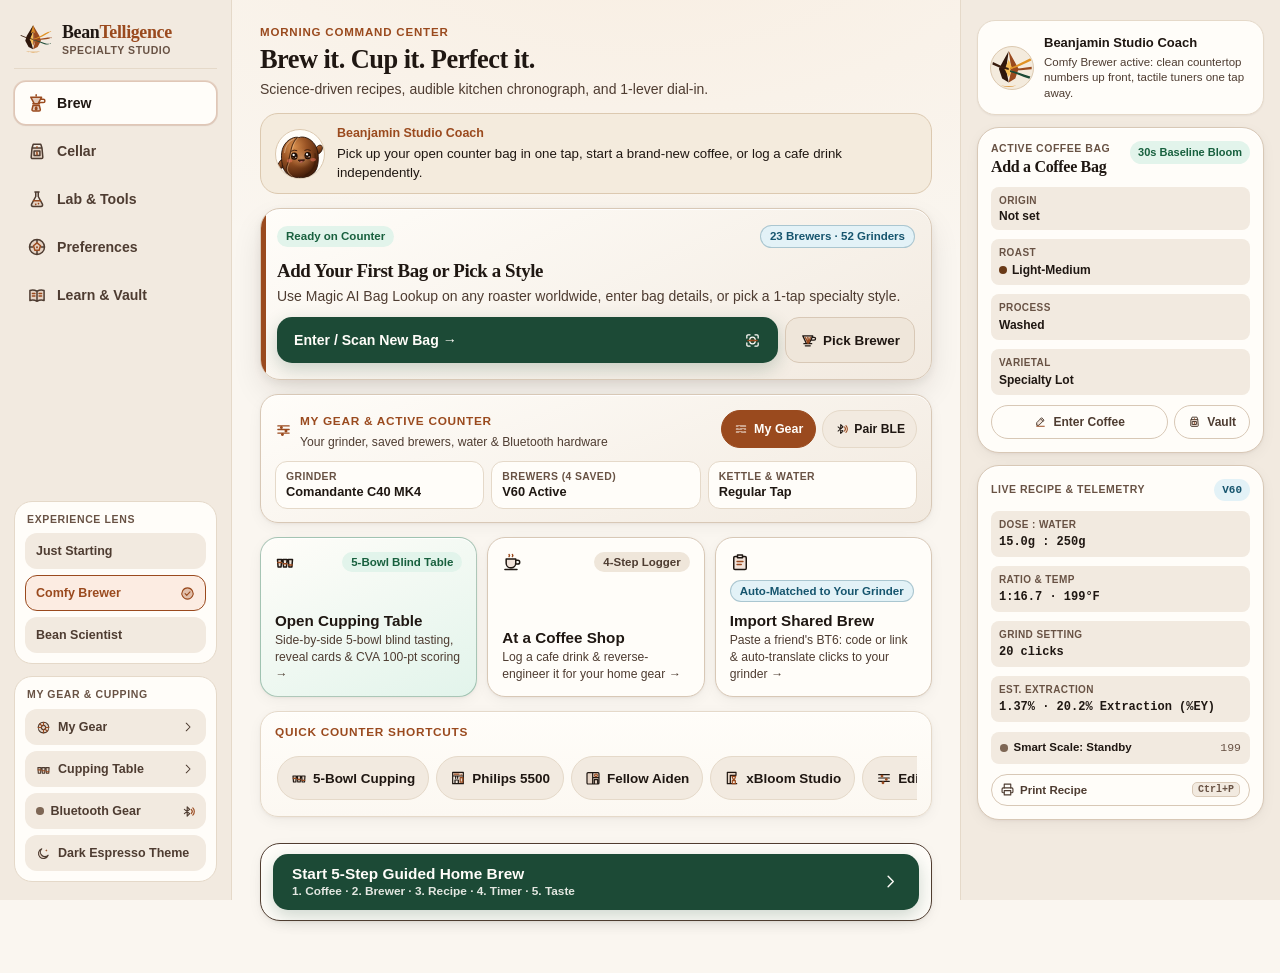
==== commit 218a6312: "BeanTelligence v7.1: Door/Step 1-5 craft, printable PDF Brew Passports, QR SVGs, dial-in timelines, " ====
--- a/mobile/www/index.html
+++ b/mobile/www/index.html
@@ -10,7 +10,7 @@
 <meta name="apple-mobile-web-app-status-bar-style" content="black-translucent">
 <meta name="apple-mobile-web-app-title" content="BeanTelligence">
 <meta name="application-name" content="BeanTelligence">
-<meta name="description" content="BeanTelligence v6.7 — Specialty coffee studio, guided audible kitchen timer, 15-family Web Bluetooth telemetry, 5-bowl blind cupping, and Empirical Bayes palate modeling.">
+<meta name="description" content="BeanTelligence v7.1 — Specialty coffee studio, guided audible kitchen timer, 15-family Web Bluetooth telemetry, 5-bowl blind cupping, and Empirical Bayes palate modeling.">
 <meta name="referrer" content="no-referrer">
 <meta property="og:type" content="website">
 <meta property="og:site_name" content="BeanTelligence">
@@ -30,7 +30,7 @@
 <link rel="icon" type="image/png" sizes="192x192" href="./icons/icon-192.png">
 <link rel="icon" type="image/png" sizes="64x64" href="./icons/icon-64.png">
 <link rel="shortcut icon" href="./icons/icon-192.png">
-<title>BeanTelligence — Specialty Coffee Science &amp; Sensory Studio</title>
+<title>BeanTelligence v7.1 — Specialty Coffee Science &amp; Sensory Studio</title>
 <link rel="stylesheet" href="./styles.css">
 
 </head>
--- a/mobile/www/styles.css
+++ b/mobile/www/styles.css
@@ -14,6 +14,7 @@
   --surface: #FFFDF9;
   --card: #FFFDF9;
   --surface-elevated: #FFFDF9;
+  --bg-elevated: var(--surface-elevated);
   --card-elevated: #FFFDF9;
   --surface-glass: rgba(250, 246, 240, 0.90);
   --well: #EFE6DA;
@@ -22,6 +23,7 @@
   --track: #E1D4C3;
 
   --ink: #1F1712;                /* Espresso ink >= 16.2:1 vs #FAF6F0 / #FFFDF9 */
+  --ink-primary: var(--ink);
   --ink-secondary: #4E3C31;      /* 8.9:1 WCAG AAA */
   --ink-muted: #685244;          /* 5.7:1 WCAG AA */
   --muted: #685244;
@@ -43,6 +45,8 @@
   --accent-ink: #FFFDF9;
   --accent-soft: #FCECE2;
   --accent-glow: rgba(154, 74, 30, 0.16);
+  --accent-border: rgba(154, 74, 30, 0.30);
+  --tab-active-glow: rgba(154, 74, 30, 0.14);
 
   --primary: #1C4A36;            /* Deep Botanical Pine >= 9.6:1 with #FFFDF9 */
   --primary-hover: #153929;
@@ -61,7 +65,9 @@
   --science-border: rgba(22, 85, 110, 0.28);
 
   --good: #18603E;
+  --good-ink: #FFFDF9;
   --good-bg: #E2F4EB;
+  --good-border: rgba(24, 96, 62, 0.28);
   --warn: #854B04;
   --warn-bg: #FEF1D6;
   --bad: #9E211D;
@@ -138,6 +144,7 @@
 
   /* Typography, Spacing, Radii, Safe Areas & Springs */
   --font-display: "Lora", Georgia, "Times New Roman", serif;
+  --font-serif: var(--font-display);
   --font-sans: "Plus Jakarta Sans", -apple-system, BlinkMacSystemFont, "Segoe UI", Roboto, "Helvetica Neue", Arial, sans-serif;
   --font-mono: "JetBrains Mono", ui-monospace, "SFMono-Regular", Menlo, Consolas, monospace;
   --font-num: var(--font-mono);
@@ -186,6 +193,7 @@
     --surface: #1C1815;
     --card: #1C1815;
     --surface-elevated: #241F1B;
+    --bg-elevated: var(--surface-elevated);
     --card-elevated: #241F1B;
     --surface-glass: rgba(19, 16, 14, 0.90);
     --well: #151210;
@@ -194,6 +202,7 @@
     --track: #342922;
 
     --ink: #F5EDE4;
+    --ink-primary: var(--ink);
     --ink-secondary: #D2C2B4;
     --ink-muted: #AE9A89;
     --muted: #AE9A89;
@@ -213,6 +222,8 @@
     --accent-ink: #160E09;
     --accent-soft: #312015;
     --accent-glow: rgba(224, 138, 84, 0.22);
+    --accent-border: rgba(224, 138, 84, 0.36);
+    --tab-active-glow: rgba(224, 138, 84, 0.22);
 
     --primary: #2A6B4E;
     --primary-hover: #34805E;
@@ -230,7 +241,9 @@
     --science-border: rgba(110, 198, 230, 0.30);
 
     --good: #5CD49C;
+    --good-ink: #13261B;
     --good-bg: #132E22;
+    --good-border: rgba(92, 212, 156, 0.30);
     --warn: #F4BC5C;
     --warn-bg: #33230B;
     --bad: #F68580;
@@ -297,6 +310,7 @@
   --surface: #1C1815;
   --card: #1C1815;
   --surface-elevated: #241F1B;
+  --bg-elevated: var(--surface-elevated);
   --card-elevated: #241F1B;
   --surface-glass: rgba(19, 16, 14, 0.90);
   --well: #151210;
@@ -305,6 +319,7 @@
   --track: #342922;
 
   --ink: #F5EDE4;
+  --ink-primary: var(--ink);
   --ink-secondary: #D2C2B4;
   --ink-muted: #AE9A89;
   --muted: #AE9A89;
@@ -324,6 +339,8 @@
   --accent-ink: #160E09;
   --accent-soft: #312015;
   --accent-glow: rgba(224, 138, 84, 0.22);
+  --accent-border: rgba(224, 138, 84, 0.36);
+  --tab-active-glow: rgba(224, 138, 84, 0.22);
 
   --primary: #2A6B4E;
   --primary-hover: #34805E;
@@ -341,7 +358,9 @@
   --science-border: rgba(110, 198, 230, 0.30);
 
   --good: #5CD49C;
+  --good-ink: #13261B;
   --good-bg: #132E22;
+  --good-border: rgba(92, 212, 156, 0.30);
   --warn: #F4BC5C;
   --warn-bg: #33230B;
   --bad: #F68580;
@@ -430,6 +449,7 @@
   font-size: var(--text-base);
   -webkit-font-smoothing: antialiased;
   -moz-osx-font-smoothing: grayscale;
+  text-rendering: optimizeLegibility;
   overflow-x: clip;
   -webkit-tap-highlight-color: transparent;
 }
@@ -955,7 +975,8 @@
   .bt-top-back-btn {
     padding: 0 7px;
     font-size: 11px;
-    min-height: 32px;
+    height: 36px;
+    min-height: 36px;
     gap: 3px;
   }
   .bt-top-right {
@@ -965,13 +986,13 @@
   }
   .bt-lens-seg button {
     min-width: 0;
-    min-height: 28px;
+    min-height: 32px;
     padding: 4px 6px;
     font-size: 10.5px;
   }
   .bt-gear-btn {
-    height: 34px;
-    min-height: 34px;
+    height: 36px;
+    min-height: 36px;
     min-width: 0;
     padding: 0 6px;
     font-size: 11px;
@@ -986,27 +1007,98 @@
     display: inline;
   }
   #top-ble-pill {
-    height: 34px;
-    min-height: 34px;
-    min-width: 34px;
+    height: 36px;
+    min-height: 36px;
+    min-width: 36px;
     padding: 0 8px;
   }
   #top-theme-btn {
-    width: 34px;
-    height: 34px;
-    min-width: 34px;
-    min-height: 34px;
+    width: 36px;
+    height: 36px;
+    min-width: 36px;
+    min-height: 36px;
     padding: 0;
   }
 }
-@media (max-width: 358px) {
+@media (max-width: 410px) {
+  #top-chrome {
+    padding-left: calc(6px + var(--safe-left));
+    padding-right: calc(6px + var(--safe-right));
+    gap: 3px;
+  }
+  .bt-top-left {
+    gap: 3px;
+  }
+  .bt-top-brand {
+    padding: 4px 0;
+  }
+  .bt-top-brand-mark {
+    width: 24px;
+    height: 24px;
+  }
+  .bt-top-back-btn,
+  #top-back-btn {
+    padding: 0 5px;
+    gap: 2px;
+    font-size: 10.5px;
+  }
+  .bt-top-right {
+    gap: 2px;
+  }
   .bt-lens-seg button {
-    padding: 4px 5px;
+    padding: 4px 4.5px;
+    font-size: 10px;
   }
   .bt-gear-btn,
   #top-ble-pill {
+    padding: 0 5px;
+    gap: 3px;
+  }
+}
+@media (max-width: 390px) {
+  .bt-gear-btn .bt-gear-label-short {
+    display: none;
+  }
+  .bt-lens-seg button {
+    padding: 3px 4px;
+    font-size: 10px;
+  }
+  .bt-top-back-btn,
+  #top-back-btn {
+    padding: 0 5px;
+    height: 36px;
+    min-height: 36px;
+  }
+  #top-gear-pill,
+  .bt-gear-btn,
+  #top-ble-pill {
+    height: 36px;
+    min-height: 36px;
+    min-width: 36px;
     padding: 0 6px;
   }
+  #top-theme-btn {
+    width: 36px;
+    height: 36px;
+    min-width: 36px;
+    min-height: 36px;
+  }
+}
+
+.bt-link-btn {
+  background: transparent;
+  border: 0;
+  padding: 4px 2px;
+  cursor: pointer;
+  font: inherit;
+  color: var(--accent);
+  display: inline-flex;
+  align-items: center;
+  gap: 4px;
+  min-height: 28px;
+}
+.bt-link-btn:hover {
+  text-decoration: underline;
 }
 
 /* Compact Start | Comfy | Sci Experience Lens Pill in Mobile Top Chrome */
@@ -1259,6 +1351,7 @@
 }
 .bt-dock-tab[aria-current="page"] {
   color: var(--ink);
+  background: linear-gradient(180deg, var(--accent-soft) 0%, transparent 90%);
 }
 .bt-dock-tab[aria-current="page"] .bt-ico {
   color: var(--accent);
@@ -1272,6 +1365,7 @@
   height: 3px;
   border-radius: 0 0 3px 3px;
   background: var(--accent);
+  box-shadow: 0 2px 8px var(--tab-active-glow, var(--accent-glow));
 }
 
 /* ==================== DESKTOP 3-COLUMN SPLIT-STUDIO (>= 1024px) ==================== */
@@ -1372,8 +1466,8 @@
     background: var(--surface);
     color: var(--ink);
     font-weight: 700;
-    border-color: var(--line-soft);
-    box-shadow: var(--shadow-xs);
+    border-color: var(--accent-border, var(--line-soft));
+    box-shadow: var(--shadow-xs), 0 0 0 1px var(--tab-active-glow, var(--accent-glow));
   }
   .bt-rail-tab[aria-current="page"] .bt-ico {
     color: var(--accent);
@@ -2153,12 +2247,12 @@
   left: 50%;
   bottom: calc(134px + var(--safe-bottom));
   transform: translateX(-50%);
-  z-index: 90;
+  z-index: 9600;
   display: flex;
   flex-direction: column;
   align-items: center;
   gap: 8px;
-  width: min(440px, calc(100vw - 24px));
+  width: min(440px, calc(100% - 24px));
   pointer-events: none;
 }
 @media (min-width: 1024px) {
@@ -3069,7 +3163,7 @@
   left: 50%;
   bottom: 0;
   transform: translateX(-50%);
-  width: min(440px, 100vw);
+  width: min(440px, 100%);
   padding: 14px 16px calc(18px + var(--safe-bottom)) 16px;
   border-radius: var(--r-xl) var(--r-xl) 0 0;
   background: var(--surface-elevated);
@@ -3584,6 +3678,214 @@
 }
 .bt-sheet-body {
   padding-bottom: calc(76px + var(--safe-bottom));
+}
+
+/* ==================== v7.1 ELEVATION, TRANSITIONS & PRINT / PDF PASSPORT ==================== */
+.bt-card,
+.bt-passport-card {
+  transition: border-color 0.18s ease, box-shadow 0.18s ease;
+}
+
+@media (hover: hover) {
+  .bt-card:hover,
+  .bt-passport-card:hover {
+    border-color: var(--line);
+  }
+}
+
+@media print {
+  @page {
+    margin: 12mm 14mm;
+  }
+
+  html,
+  body {
+    background: #FFFFFF !important;
+    background-image: none !important;
+    color: #111111 !important;
+    font-size: 11pt;
+    line-height: 1.45;
+    min-height: auto !important;
+    height: auto !important;
+    overflow: visible !important;
+  }
+
+  /* Hide app chrome, navigation rails, sidebars, overlays, and non-print controls */
+  #top-chrome,
+  #bottom-dock,
+  #side-nav,
+  #studio-aside,
+  .bt-studio-aside-col,
+  #cta-shelf,
+  #sheet-backdrop,
+  #sheet:not(.is-open),
+  .bt-sheet-host:not(.is-open),
+  #keypad-host,
+  #xray-loupe,
+  #toast-host,
+  .bt-skip-link,
+  .bt-trail-bar,
+  .bt-top-back-btn,
+  .bt-sheet-grab-zone,
+  .bt-sheet-close,
+  .bt-sheet-back-bar,
+  .bt-ce-sheet-topbar,
+  .bt-tc-back-pill,
+  .bt-explainer-btn,
+  .bt-step-context-link,
+  .bt-kettle-skip-btn,
+  .bt-drum-nudge,
+  .bt-drum-lock,
+  .bt-drum-track,
+  .bt-drum-presets,
+  .bt-batch-chips,
+  .bt-batch-chips-row,
+  .bt-studio-pill-nav,
+  .bt-tc-seg-bar,
+  .bt-tc-mode-bar-row,
+  .bt-cta-btn,
+  .bt-hero-cta,
+  .bt-saved-palate-dismiss,
+  .bt-pill-wrap:has(button),
+  .bt-tc-pill-wrap:has(button),
+  .bt-tc-actions-row,
+  .no-print {
+    display: none !important;
+  }
+
+  /* When a sheet (e.g., Share QR Passport or Tasting Detail) is open, print ONLY the sheet cleanly */
+  body:has(#sheet.is-open) #app-shell,
+  body:has(.bt-sheet-host.is-open) #app-shell {
+    display: none !important;
+  }
+
+  #sheet.is-open,
+  .bt-sheet-host.is-open .bt-sheet-panel {
+    position: static !important;
+    inset: auto !important;
+    left: auto !important;
+    right: auto !important;
+    top: auto !important;
+    bottom: auto !important;
+    transform: none !important;
+    width: 100% !important;
+    max-width: 680px !important;
+    height: auto !important;
+    max-height: none !important;
+    margin: 0 auto !important;
+    padding: 20px 24px !important;
+    background: #FFFFFF !important;
+    color: #111111 !important;
+    border: 1.5px solid #1F1712 !important;
+    border-radius: 16px !important;
+    box-shadow: none !important;
+    overflow: visible !important;
+  }
+
+  #sheet.is-open .bt-sheet-header {
+    padding: 0 0 12px 0 !important;
+    margin-bottom: 14px !important;
+    border-bottom: 1.5px solid #1F1712 !important;
+  }
+
+  #sheet.is-open .bt-sheet-title {
+    color: #111111 !important;
+    font-size: 16pt !important;
+  }
+
+  #sheet.is-open .bt-sheet-body {
+    padding: 0 !important;
+    overflow: visible !important;
+  }
+
+  /* Main workspace print normalization */
+  #app-shell,
+  .bt-center-stage,
+  .bt-workspace {
+    display: block !important;
+    width: 100% !important;
+    max-width: 100% !important;
+    overflow: visible !important;
+  }
+
+  #mount,
+  #detail-pane {
+    max-width: 100% !important;
+    width: 100% !important;
+    padding: 0 !important;
+    margin: 0 !important;
+  }
+
+  /* Clean black-on-white cards with page-break guards */
+  .bt-card,
+  .bt-card-v6,
+  .bt-studio-card,
+  .bt-tile-v6,
+  .bt-kettle-warm-card,
+  .bt-step-context-strip,
+  .bt-tc-card,
+  .bt-tc-hero-fix,
+  .bt-passport-card,
+  .bt-passport-preview,
+  .bt-qr-card-frame,
+  .bt-detail-kv,
+  .bt-step5-diff-grid,
+  .bt-dial-timeline,
+  .bt-golden-showcase,
+  .bt-phase-progress,
+  .bt-next-cue-banner,
+  .bt-bean-chem-strip {
+    background: #FFFFFF !important;
+    background-image: none !important;
+    color: #111111 !important;
+    border: 1px solid #333333 !important;
+    box-shadow: none !important;
+    break-inside: avoid;
+    page-break-inside: avoid;
+  }
+
+  .bt-card *,
+  .bt-card-v6 *,
+  .bt-tc-card *,
+  .bt-qr-card-frame *,
+  .bt-passport-preview * {
+    color: #111111 !important;
+  }
+
+  .bt-input-v62,
+  #sheet input[readonly] {
+    background: #FAF8F5 !important;
+    color: #111111 !important;
+    border: 1px solid #333333 !important;
+  }
+
+  /* Scannable QR SVG crispness */
+  .bt-qr-svg-box,
+  .bt-qr-real-box {
+    background: #FFFFFF !important;
+    border: 1.5px solid #111111 !important;
+    padding: 12px !important;
+    break-inside: avoid;
+    page-break-inside: avoid;
+  }
+
+  .bt-qr-svg-box svg,
+  .bt-qr-real-box svg {
+    shape-rendering: crispEdges !important;
+    -webkit-print-color-adjust: exact !important;
+    print-color-adjust: exact !important;
+  }
+
+  .bt-kettle-bar,
+  .bt-kettle-seg,
+  .bt-kettle-seg-brew,
+  .bt-kettle-seg-rinse,
+  .bt-kettle-seg-warmup,
+  .bt-kettle-seg-steam,
+  .bt-kettle-seg-preheat {
+    -webkit-print-color-adjust: exact !important;
+    print-color-adjust: exact !important;
+  }
 }
 /* ==========================================================================
    BeanTelligence v6.2 — 03-brew-cellar-tasting.css
@@ -4067,8 +4369,8 @@
 .bt-tc-primary-btn .bt-tc-primary-sub {
   font-size: 0.74rem;
   font-weight: 600;
-  color: rgba(255, 253, 249, 0.88);
-  opacity: 1;
+  color: inherit;
+  opacity: 0.88;
   line-height: 1.25;
   overflow: hidden;
   text-overflow: ellipsis;
@@ -4080,6 +4382,12 @@
   background: var(--accent);
   color: var(--accent-ink);
   box-shadow: 0 6px 18px rgba(154, 66, 18, 0.22);
+}
+
+.bt-cta-btn.bt-cta-copper .bt-cta-sub,
+.bt-tc-primary-btn.is-prompt .bt-tc-primary-sub {
+  color: var(--accent-ink);
+  opacity: 0.88;
 }
 
 .bt-cta-btn.bt-cta-ghost,
@@ -4193,7 +4501,20 @@
   gap: 8px;
   text-align: left;
   min-height: 126px;
+  min-width: 0;
+  overflow: hidden;
   transition: border-color 0.15s ease, transform 0.14s var(--spring-snappy);
+}
+
+.bt-door-action-card .bt-card-hd {
+  min-width: 0;
+  max-width: 100%;
+}
+
+.bt-door-action-card .bt-badge-v62 {
+  white-space: normal;
+  max-width: 100%;
+  text-align: center;
 }
 
 .bt-door-action-card:hover {
@@ -4436,21 +4757,24 @@
   display: flex;
   align-items: center;
   justify-content: space-between;
-  gap: 4px;
+  flex-wrap: wrap;
+  gap: 3px 4px;
   width: 100%;
   min-width: 0;
 }
 
 .bt-spec-lbl {
+  flex: 1 1 68px;
   font-size: 0.65rem;
   font-weight: 800;
   text-transform: uppercase;
   letter-spacing: 0.05em;
+  line-height: 1.15;
   color: var(--ink-muted);
   min-width: 0;
-  overflow: hidden;
-  text-overflow: ellipsis;
-  white-space: nowrap;
+  white-space: normal;
+  overflow: visible;
+  text-overflow: clip;
 }
 
 .bt-spec-actions-grp {
@@ -5827,7 +6151,24 @@
   min-width: 0;
 }
 
-[data-theme="dark"] .bt-active-step-top > span,
+.bt-active-step-kicker {
+  font-size: 0.68rem;
+  font-weight: 800;
+  text-transform: uppercase;
+  letter-spacing: 0.05em;
+  color: var(--primary);
+}
+
+.bt-water-chem-summary,
+.bt-primary-ink {
+  font-weight: 700;
+  color: var(--primary);
+}
+
+[data-theme="dark"] .bt-active-step-top span,
+[data-theme="dark"] .bt-active-step-kicker,
+[data-theme="dark"] .bt-water-chem-summary,
+[data-theme="dark"] .bt-primary-ink,
 [data-theme="dark"] .bt-active-step-target {
   color: var(--good) !important;
 }
@@ -6721,13 +7062,22 @@
   font-size: 0.74rem;
   font-weight: 600;
   color: var(--ink-secondary);
-  flex: 1 1 180px;
+  flex: 0 0 auto;
   min-width: 0;
   max-width: 100%;
   word-break: break-word;
 }
 
+.bt-step-context-strip > .bt-step-context-copy {
+  flex: 1 1 180px;
+}
+
 .bt-step-context-link {
+  background: transparent;
+  border: 0;
+  padding: 4px 2px;
+  cursor: pointer;
+  font: inherit;
   font-size: 0.74rem;
   font-weight: 800;
   color: var(--accent);
@@ -6974,6 +7324,319 @@
   font-weight: 600;
   color: var(--ink-secondary);
   line-height: 1.34;
+}
+
+/* ==================== 11. v7.1 STEP 3/4 KETTLE BAR, BATCH CHIPS, PHASE PROGRESS & CUE BANNER ==================== */
+.bt-card-v6 {
+  transition: border-color 0.18s ease, box-shadow 0.18s ease;
+}
+
+/* Step 3 Batch Size Quick Chips */
+.bt-batch-chips,
+.bt-batch-chips-row,
+.bt-step3-batch-strip {
+  display: flex;
+  flex-wrap: wrap;
+  align-items: center;
+  gap: 6px;
+  width: 100%;
+  max-width: 100%;
+  min-width: 0;
+  box-sizing: border-box;
+}
+
+.bt-batch-chip {
+  display: inline-flex;
+  align-items: center;
+  justify-content: center;
+  gap: 5px;
+  min-height: 40px;
+  padding: 6px 12px;
+  border-radius: var(--r-pill, 9999px);
+  border: 1px solid var(--line);
+  background: var(--surface);
+  color: var(--ink-secondary);
+  font-size: 0.78rem;
+  font-weight: 700;
+  white-space: nowrap;
+  max-width: 100%;
+  box-sizing: border-box;
+  transition: background-color 0.15s ease, border-color 0.15s ease, color 0.15s ease, transform 0.12s var(--spring-snappy);
+}
+
+.bt-batch-chip:hover:not(:disabled) {
+  border-color: var(--accent);
+  color: var(--ink);
+}
+
+.bt-batch-chip:active:not(:disabled) {
+  transform: scale(0.965);
+}
+
+.bt-batch-chip.is-active,
+.bt-batch-chip[aria-pressed="true"] {
+  background: var(--primary);
+  border-color: var(--primary);
+  color: var(--primary-ink);
+  box-shadow: var(--shadow-xs);
+}
+
+/* Step 3 Segmented Kettle Proportion Bar */
+.bt-kettle-bar-wrap {
+  display: flex;
+  flex-direction: column;
+  gap: 5px;
+  width: 100%;
+  max-width: 100%;
+  min-width: 0;
+  margin-top: 4px;
+  box-sizing: border-box;
+}
+
+.bt-kettle-bar {
+  display: flex;
+  align-items: stretch;
+  width: 100%;
+  max-width: 100%;
+  min-width: 0;
+  height: 11px;
+  gap: 2px;
+  padding: 2px;
+  border-radius: var(--r-pill, 9999px);
+  background: var(--well);
+  border: 1px solid var(--line-soft, var(--line));
+  overflow: hidden;
+  box-sizing: border-box;
+}
+
+.bt-kettle-seg,
+.bt-kettle-seg-brew,
+.bt-kettle-seg-rinse,
+.bt-kettle-seg-warmup,
+.bt-kettle-seg-steam,
+.bt-kettle-seg-preheat {
+  height: 100%;
+  min-width: 4px;
+  border-radius: var(--r-pill, 9999px);
+  transition: width 0.24s var(--spring-snappy);
+}
+
+.bt-kettle-seg-brew {
+  background: var(--primary);
+}
+
+:root[data-theme="dark"] .bt-kettle-seg-brew {
+  background: var(--good);
+}
+
+.bt-kettle-seg-rinse {
+  background: var(--accent);
+}
+
+.bt-kettle-seg-warmup,
+.bt-kettle-seg-steam,
+.bt-kettle-seg-preheat {
+  background: var(--gold);
+}
+
+.bt-kettle-legend,
+.bt-kettle-bar-legend {
+  display: flex;
+  flex-wrap: wrap;
+  align-items: center;
+  gap: 4px 12px;
+  font-size: 0.72rem;
+  font-weight: 700;
+  color: var(--ink-secondary);
+  min-width: 0;
+}
+
+.bt-kettle-legend-item {
+  display: inline-flex;
+  align-items: center;
+  gap: 5px;
+  min-width: 0;
+}
+
+.bt-kettle-dot {
+  width: 8px;
+  height: 8px;
+  border-radius: 50%;
+  flex: none;
+}
+
+.bt-kettle-dot.is-brew { background: var(--primary); }
+:root[data-theme="dark"] .bt-kettle-dot.is-brew { background: var(--good); }
+.bt-kettle-dot.is-rinse { background: var(--accent); }
+.bt-kettle-dot.is-warmup { background: var(--gold); }
+
+/* Step 4 Phase Progress & Next Cue Countdown Banner */
+.bt-phase-progress {
+  display: flex;
+  flex-direction: column;
+  gap: 7px;
+  width: 100%;
+  max-width: 100%;
+  min-width: 0;
+  padding: 9px 11px;
+  border-radius: 14px;
+  background: var(--surface);
+  border: 1px solid var(--line-soft, var(--line));
+  box-shadow: var(--shadow-xs);
+  box-sizing: border-box;
+}
+
+.bt-phase-steps,
+.bt-phase-track {
+  display: grid;
+  grid-template-columns: repeat(auto-fit, minmax(66px, 1fr));
+  gap: 5px;
+  width: 100%;
+  min-width: 0;
+}
+
+.bt-phase-step,
+.bt-phase-pill {
+  display: inline-flex;
+  align-items: center;
+  justify-content: center;
+  gap: 4px;
+  padding: 5px 8px;
+  border-radius: 999px;
+  background: var(--well);
+  border: 1px solid var(--line-soft, var(--line));
+  color: var(--ink-secondary);
+  font-size: 0.71rem;
+  font-weight: 700;
+  text-align: center;
+  min-width: 0;
+  max-width: 100%;
+  overflow: hidden;
+  text-overflow: ellipsis;
+  white-space: nowrap;
+  transition: background-color 0.16s ease, border-color 0.16s ease, color 0.16s ease;
+}
+
+.bt-phase-sep {
+  font-size: 0.72rem;
+  color: var(--ink-muted);
+  font-weight: 700;
+  flex: none;
+}
+
+.bt-phase-step.is-done,
+.bt-phase-pill.is-done {
+  background: var(--good-bg);
+  border-color: var(--good-border, rgba(24, 96, 62, 0.28));
+  color: var(--good);
+}
+
+.bt-phase-step.is-active,
+.bt-phase-step.is-current,
+.bt-phase-pill.is-active,
+.bt-phase-pill.is-current {
+  background: var(--accent-soft);
+  border-color: var(--accent);
+  color: var(--accent);
+  font-weight: 800;
+  box-shadow: 0 0 0 2px var(--accent-glow);
+}
+
+.bt-phase-bar {
+  width: 100%;
+  height: 5px;
+  border-radius: var(--r-pill, 9999px);
+  background: var(--well);
+  overflow: hidden;
+}
+
+.bt-phase-bar-fill {
+  height: 100%;
+  width: 0%;
+  border-radius: inherit;
+  background: linear-gradient(90deg, var(--accent) 0%, var(--good) 100%);
+  transition: width 0.22s linear;
+}
+
+.bt-next-cue-banner {
+  display: flex;
+  align-items: center;
+  justify-content: space-between;
+  flex-wrap: wrap;
+  gap: 6px 10px;
+  width: 100%;
+  max-width: 100%;
+  min-width: 0;
+  padding: 9px 12px;
+  border-radius: 13px;
+  background: linear-gradient(135deg, var(--accent-soft) 0%, var(--surface) 100%);
+  border: 1.5px solid var(--accent-border, rgba(154, 74, 30, 0.34));
+  color: var(--ink);
+  font-size: 0.8rem;
+  font-weight: 700;
+  line-height: 1.3;
+  box-sizing: border-box;
+}
+
+.bt-next-cue-banner.is-imminent {
+  background: var(--warn-bg);
+  border-color: var(--warn);
+}
+
+.bt-next-cue-banner.is-complete {
+  background: var(--good-bg);
+  border-color: var(--good);
+}
+
+.bt-next-cue-countdown,
+.bt-next-cue-flow {
+  font-family: var(--font-mono);
+  font-variant-numeric: tabular-nums lining-nums;
+  font-weight: 800;
+  color: var(--accent);
+}
+
+.bt-next-cue-banner.is-complete .bt-next-cue-countdown {
+  color: var(--good);
+}
+
+/* Door Adaptation Status Pill */
+.bt-door-adapt-pill {
+  display: inline-flex;
+  align-items: center;
+  gap: 5px;
+  padding: 4px 10px;
+  border-radius: var(--r-pill, 9999px);
+  background: var(--accent-soft);
+  border: 1px solid var(--accent-border, rgba(154, 74, 30, 0.30));
+  color: var(--accent);
+  font-size: 0.74rem;
+  font-weight: 800;
+  max-width: 100%;
+  white-space: normal;
+  text-align: left;
+}
+
+.bt-door-adapt-pill.is-locked {
+  background: var(--good-bg);
+  border-color: var(--good-border, rgba(24, 96, 62, 0.28));
+  color: var(--good);
+}
+
+@media (prefers-reduced-motion: reduce) {
+  .bt-card-v6,
+  .bt-batch-chip,
+  .bt-kettle-seg,
+  .bt-kettle-seg-brew,
+  .bt-kettle-seg-rinse,
+  .bt-kettle-seg-warmup,
+  .bt-kettle-seg-steam,
+  .bt-kettle-seg-preheat,
+  .bt-phase-step,
+  .bt-phase-pill,
+  .bt-phase-bar-fill {
+    transition: none !important;
+  }
 }
 
 
@@ -8266,11 +8929,20 @@
   display: flex;
   flex-direction: column;
   gap: 8px;
+  min-width: 0;
+  max-width: 100%;
   padding: 11px 13px;
   border-radius: 14px;
   background: var(--surface);
   border: 1px solid var(--line-soft);
   border-left: 4px solid var(--bag-roast-col, var(--roast-3));
+}
+
+.bt-vault-row-v62 .bt-ce-badge {
+  max-width: 100%;
+  white-space: normal;
+  text-align: left;
+  overflow-wrap: anywhere;
 }
 
 /* ==================== 13. PRINTED ROAST DATE PICKER & INTERACTIVE MONTH CALENDAR ==================== */
@@ -8822,9 +9494,9 @@
   min-height: 22px !important;
   padding: 0;
   border-radius: 50%;
-  background: rgba(255, 255, 255, 0.20);
+  background: rgba(15, 34, 25, 0.58);
   border: none;
-  color: inherit;
+  color: #FFFDF9;
   font-size: 14px;
   font-weight: 800;
   line-height: 1;
@@ -8837,7 +9509,7 @@
 }
 
 .bt-ce-locked-rm:hover {
-  background: rgba(255, 255, 255, 0.34);
+  background: rgba(15, 34, 25, 0.78);
 }
 
 .bt-ce-locked-empty {
@@ -10063,6 +10735,95 @@
   color: var(--ink-secondary);
 }
 
+/* ==================== 18. v7.1 LIVE BEAN CHEMISTRY READOUT STRIP ==================== */
+.bt-bean-chem-strip {
+  display: grid;
+  grid-template-columns: repeat(auto-fit, minmax(112px, 1fr));
+  gap: 7px;
+  width: 100%;
+  max-width: 100%;
+  min-width: 0;
+  padding: 10px 12px;
+  border-radius: 16px;
+  background: var(--surface-card-grad, var(--surface));
+  border: 1px solid var(--line-soft);
+  box-shadow: var(--shadow-xs);
+  box-sizing: border-box;
+  transition: border-color 0.18s ease, box-shadow 0.18s ease;
+}
+
+.bt-bean-chem-cell,
+.bt-bean-chem-item {
+  display: flex;
+  flex-direction: column;
+  gap: 2px;
+  min-width: 0;
+  padding: 7px 9px;
+  border-radius: 11px;
+  background: var(--well);
+  border: 1px solid var(--line-hairline);
+  box-sizing: border-box;
+}
+
+.bt-bean-chem-lbl {
+  font-size: 0.67rem;
+  font-weight: 800;
+  text-transform: uppercase;
+  letter-spacing: 0.05em;
+  color: var(--ink-muted);
+  line-height: 1.2;
+}
+
+.bt-bean-chem-val {
+  font-size: 0.82rem;
+  font-weight: 800;
+  color: var(--ink);
+  line-height: 1.25;
+  overflow-wrap: anywhere;
+}
+
+.bt-bean-chem-sub {
+  font-size: 0.72rem;
+  font-weight: 700;
+  color: var(--ink-secondary);
+  line-height: 1.25;
+  overflow-wrap: anywhere;
+}
+
+.bt-bean-chem-sub.is-peak,
+.bt-bean-chem-val.is-peak {
+  color: var(--good);
+}
+
+.bt-bean-chem-sub.is-rest,
+.bt-bean-chem-val.is-rest {
+  color: var(--science);
+}
+
+.bt-bean-chem-sub.is-fresh,
+.bt-bean-chem-val.is-fresh {
+  color: var(--warn);
+}
+
+@media (max-width: 420px) {
+  .bt-bean-chem-strip {
+    grid-template-columns: repeat(2, minmax(0, 1fr));
+    gap: 6px;
+    padding: 8px 10px;
+  }
+
+  .bt-bean-chem-cell,
+  .bt-bean-chem-item {
+    padding: 6px 8px;
+  }
+}
+
+@media (prefers-reduced-motion: reduce) {
+  .bt-bean-chem-strip {
+    transition: none !important;
+  }
+}
+
 
 /* ==========================================================================
    BeanTelligence v6.3 — 03b-taste-cellar.css
@@ -10319,18 +11080,15 @@
 .bt-tc-seg-bar {
   display: flex;
   align-items: stretch;
+  flex-wrap: wrap;
   gap: 4px;
   padding: 4px;
   border-radius: var(--r-md, 16px);
   background: var(--well);
   box-shadow: var(--shadow-well-inset);
-  overflow-x: auto;
-  scrollbar-width: none;
-  min-width: 0;
-}
-
-.bt-tc-seg-bar::-webkit-scrollbar {
-  display: none;
+  max-width: 100%;
+  min-width: 0;
+  box-sizing: border-box;
 }
 
 .bt-tc-seg-btn {
@@ -10349,6 +11107,22 @@
   gap: 6px;
   white-space: nowrap;
   transition: background-color 0.16s var(--spring-snappy), color 0.16s ease, box-shadow 0.16s ease;
+}
+
+@media (max-width: 420px) {
+  .bt-tc-seg-bar {
+    gap: 4px;
+    padding: 4px;
+  }
+  .bt-tc-seg-btn {
+    flex: 1 1 auto;
+    min-height: 40px;
+    padding: 6px 8px;
+    font-size: 0.76rem;
+    white-space: normal;
+    text-align: center;
+    line-height: 1.2;
+  }
 }
 
 .bt-tc-seg-btn[aria-selected="true"],
@@ -10413,17 +11187,31 @@
   font-size: 0.79rem;
 }
 
+#bt-step5-r2-expand-btn {
+  max-width: 100%;
+  white-space: normal;
+  text-align: center;
+  line-height: 1.25;
+  flex-shrink: 1;
+}
+
 /* Semantic Status Badges */
 .bt-tc-badge {
   display: inline-flex;
   align-items: center;
+  justify-content: center;
   gap: 5px;
   padding: 4px 10px;
   border-radius: var(--r-pill, 9999px);
   font-size: 0.74rem;
   font-weight: 800;
   letter-spacing: 0.03em;
-  white-space: nowrap;
+  line-height: 1.25;
+  max-width: 100%;
+  white-space: normal;
+  text-align: center;
+  overflow-wrap: anywhere;
+  box-sizing: border-box;
 }
 
 .bt-tc-badge.is-good {
@@ -10905,7 +11693,7 @@
 .bt-tc-gold-lock-btn.is-locked {
   background: var(--good);
   border-color: var(--good);
-  color: #FFFDF9;
+  color: var(--good-ink, var(--accent-ink));
 }
 
 /* ==================== 7. R2 DUAL-PIN SOVEREIGNTY & OFF-DAY SHIELD ==================== */
@@ -12019,6 +12807,284 @@
     height: 44px;
     min-width: 44px;
     min-height: 44px;
+  }
+}
+
+/* ==================== 12. v7.1 STEP 5 DIFF GRID, CONVERGENCE TIMELINE & GOLDEN SHOWCASE ==================== */
+.bt-step5-diff-grid {
+  display: flex;
+  flex-direction: column;
+  gap: 6px;
+  width: 100%;
+  max-width: 100%;
+  min-width: 0;
+  padding: 10px 12px;
+  border-radius: 14px;
+  background: var(--well);
+  border: 1px solid var(--line-soft, var(--line));
+  box-sizing: border-box;
+}
+
+.bt-step5-diff-head {
+  display: flex;
+  align-items: center;
+  justify-content: space-between;
+  gap: 8px;
+  font-size: 0.72rem;
+  font-weight: 800;
+  text-transform: uppercase;
+  letter-spacing: 0.05em;
+  color: var(--ink-muted);
+}
+
+.bt-step5-diff-row {
+  display: grid;
+  grid-template-columns: minmax(68px, auto) minmax(0, 1fr) auto minmax(0, 1fr);
+  align-items: center;
+  gap: 6px 8px;
+  width: 100%;
+  min-width: 0;
+  padding: 6px 9px;
+  border-radius: 10px;
+  background: var(--surface);
+  border: 1px solid var(--line-hairline, var(--line-soft));
+  font-size: 0.8rem;
+  color: var(--ink);
+  box-sizing: border-box;
+}
+
+.bt-step5-diff-lbl,
+.bt-step5-diff-key {
+  font-size: 0.72rem;
+  font-weight: 800;
+  text-transform: uppercase;
+  letter-spacing: 0.04em;
+  color: var(--ink-muted);
+  min-width: 0;
+}
+
+.bt-step5-diff-before {
+  font-family: var(--font-mono);
+  font-variant-numeric: tabular-nums lining-nums;
+  font-weight: 600;
+  color: var(--ink-secondary);
+  text-decoration: line-through;
+  text-decoration-color: var(--ink-muted);
+  overflow-wrap: anywhere;
+  min-width: 0;
+}
+
+.bt-step5-diff-arrow {
+  font-weight: 800;
+  color: var(--accent);
+  flex: none;
+}
+
+.bt-step5-diff-after {
+  font-family: var(--font-mono);
+  font-variant-numeric: tabular-nums lining-nums;
+  font-weight: 800;
+  color: var(--good);
+  overflow-wrap: anywhere;
+  min-width: 0;
+}
+
+.bt-step5-diff-row.is-unchanged .bt-step5-diff-before {
+  text-decoration: none;
+}
+
+.bt-step5-diff-row.is-unchanged .bt-step5-diff-after {
+  color: var(--ink-secondary);
+  font-weight: 600;
+}
+
+.bt-step5-gold-summary {
+  display: flex;
+  flex-direction: column;
+  gap: 4px;
+  width: 100%;
+  max-width: 100%;
+  min-width: 0;
+  padding: 10px 12px;
+  border-radius: 14px;
+  background: var(--good-bg);
+  border: 1.5px solid var(--good);
+  color: var(--ink);
+  font-size: 0.82rem;
+  box-sizing: border-box;
+}
+
+/* Journal Bag Dial-In Convergence Timeline */
+.bt-dial-timeline {
+  display: flex;
+  flex-direction: column;
+  gap: 7px;
+  width: 100%;
+  max-width: 100%;
+  min-width: 0;
+  padding: 6px 2px 6px;
+  box-sizing: border-box;
+}
+
+.bt-dial-timeline-track {
+  display: flex;
+  flex-wrap: wrap;
+  align-items: stretch;
+  gap: 6px 8px;
+  width: 100%;
+  max-width: 100%;
+  min-width: 0;
+  box-sizing: border-box;
+}
+
+.bt-dial-node {
+  display: flex;
+  flex-direction: column;
+  justify-content: space-between;
+  gap: 4px;
+  flex: 0 0 auto;
+  min-width: 128px;
+  max-width: 188px;
+  padding: 8px 10px;
+  border-radius: 12px;
+  background: var(--surface);
+  border: 1px solid var(--line);
+  box-shadow: var(--shadow-xs);
+  color: var(--ink);
+  font-size: 0.76rem;
+  line-height: 1.3;
+  box-sizing: border-box;
+  transition: border-color 0.16s ease, box-shadow 0.16s ease;
+}
+
+.bt-dial-node.is-active,
+.bt-dial-node.is-current {
+  border-color: var(--accent);
+  background: var(--accent-soft);
+}
+
+.bt-dial-node.is-golden,
+.bt-dial-node.is-locked {
+  border-color: var(--good);
+  background: var(--good-bg);
+}
+
+.bt-dial-node-head {
+  display: flex;
+  align-items: center;
+  justify-content: space-between;
+  gap: 6px;
+  font-weight: 800;
+  color: var(--ink);
+}
+
+.bt-dial-node-stars {
+  font-family: var(--font-mono);
+  font-variant-numeric: tabular-nums;
+  font-weight: 800;
+  color: var(--accent);
+}
+
+.bt-dial-node.is-golden .bt-dial-node-stars,
+.bt-dial-node.is-locked .bt-dial-node-stars {
+  color: var(--good);
+}
+
+.bt-dial-node-meta {
+  font-family: var(--font-mono);
+  font-variant-numeric: tabular-nums;
+  font-size: 0.72rem;
+  font-weight: 600;
+  color: var(--ink-secondary);
+  overflow-wrap: anywhere;
+}
+
+.bt-dial-arrow {
+  align-self: center;
+  flex: none;
+  font-weight: 800;
+  color: var(--ink-muted);
+}
+
+/* Best / Golden Recipes Showcase Strip */
+.bt-golden-showcase {
+  display: flex;
+  flex-direction: column;
+  gap: 9px;
+  width: 100%;
+  max-width: 100%;
+  min-width: 0;
+  padding: 13px 14px;
+  border-radius: 18px;
+  background: linear-gradient(145deg, var(--gold-soft) 0%, var(--surface) 100%);
+  border: 1.5px solid var(--gold);
+  box-shadow: var(--shadow-card);
+  color: var(--ink);
+  box-sizing: border-box;
+}
+
+.bt-golden-showcase-head {
+  display: flex;
+  align-items: center;
+  justify-content: space-between;
+  gap: 8px;
+  flex-wrap: wrap;
+}
+
+.bt-golden-showcase-grid,
+.bt-golden-showcase-list {
+  display: grid;
+  grid-template-columns: repeat(auto-fit, minmax(195px, 1fr));
+  gap: 8px;
+  width: 100%;
+  min-width: 0;
+}
+
+.bt-golden-card,
+.bt-golden-showcase-item {
+  display: flex;
+  flex-direction: column;
+  justify-content: space-between;
+  gap: 6px;
+  min-width: 0;
+  padding: 10px 11px;
+  border-radius: 13px;
+  background: var(--surface);
+  border: 1px solid var(--line-soft, var(--line));
+  box-shadow: var(--shadow-xs);
+  color: var(--ink);
+  box-sizing: border-box;
+  transition: border-color 0.16s ease, box-shadow 0.16s ease;
+}
+
+.bt-golden-card:hover,
+.bt-golden-showcase-item:hover {
+  border-color: var(--gold);
+}
+
+@media (max-width: 420px) {
+  .bt-step5-diff-grid {
+    padding: 8px 9px;
+  }
+
+  .bt-step5-diff-row {
+    grid-template-columns: minmax(56px, auto) minmax(0, 1fr) auto minmax(0, 1fr);
+    padding: 5px 7px;
+    gap: 4px 6px;
+    font-size: 0.76rem;
+  }
+
+  .bt-golden-showcase-grid,
+  .bt-golden-showcase-list {
+    grid-template-columns: minmax(0, 1fr);
+  }
+}
+
+@media (prefers-reduced-motion: reduce) {
+  .bt-dial-node,
+  .bt-golden-card,
+  .bt-golden-showcase-item {
+    transition: none !important;
   }
 }
 
@@ -12288,7 +13354,7 @@
 .bt-lab-chip.is-sweet-peak {
   background: var(--accent, #9A4212);
   border-color: var(--accent, #9A4212);
-  color: #FFFDF9;
+  color: var(--accent-ink, #FFFDF9);
 }
 
 .bt-lab-btn.is-danger {
@@ -12300,6 +13366,7 @@
 /* ---- BTChartKit Surface, 48px Thumb-Offset Loupe & Hit-Halos ---- */
 .bt-chart-stage {
   position: relative;
+  isolation: isolate;
   width: 100%;
   border-radius: var(--r-md, 16px);
   overflow: hidden;
@@ -12436,7 +13503,7 @@
   display: flex;
   align-items: flex-end;
   justify-content: center;
-  background: rgba(16, 12, 10, 0.48);
+  background: var(--backdrop-scrim, rgba(16, 12, 10, 0.48));
   backdrop-filter: blur(4px);
 }
 
@@ -14014,7 +15081,7 @@
 .bt-pk-flag-txt {
   font-size: 9px;
   font-weight: 700;
-  fill: #FFFDF9;
+  fill: var(--good-ink, #FFFDF9);
 }
 
 /* World Coffee Belt Map Coastlines, Tropics & Affinity Pins */
@@ -14282,14 +15349,23 @@
   color: #FFFDF9;
 }
 
+[data-theme="dark"] .bt-quiz-opt.is-correct,
+[data-theme="dark"] .bt-lab-chip.is-correct,
+[data-theme="dark"] .bt-quiz-opt.is-wrong,
+[data-theme="dark"] .bt-lab-chip.is-wrong {
+  color: var(--accent-ink, #160E09);
+}
+
 .bt-sca-bowl-card {
   display: flex;
   flex-direction: column;
   gap: 8px;
+  min-width: 0;
 }
 
 .bt-sca-bowl-top {
   display: flex;
+  flex-wrap: wrap;
   align-items: center;
   justify-content: space-between;
   gap: 8px;
@@ -14299,13 +15375,14 @@
   padding: 3px 9px;
   border-radius: 9999px;
   background: var(--primary, #1B4D38);
-  color: #FFFDF9;
+  color: var(--primary-ink, #FFFDF9);
   font-size: 0.76rem;
   font-weight: 800;
 }
 
 .bt-sca-score-live {
-  font-size: 0.96rem;
+  font-size: 0.84rem;
+  min-width: 0;
   color: var(--accent, #9A4212);
 }
 
@@ -14385,6 +15462,10 @@
 }
 
 .bt-chart-crosshair.is-subtle {
+  opacity: 1;
+}
+
+.bt-chart-crosshair.is-subtle .bt-ch-line {
   opacity: 0.52;
 }
 
@@ -14399,12 +15480,13 @@
 }
 
 .bt-ch-pill-bg {
-  fill: var(--ink-primary, #231811);
-  opacity: 0.92;
+  fill: #1F1712;
+  opacity: 1;
 }
 
 [data-theme="dark"] .bt-ch-pill-bg {
   fill: #F5EDE3;
+  opacity: 1;
 }
 
 .bt-ch-pill-txt {
@@ -14766,6 +15848,11 @@
   box-shadow: 0 1px 4px rgba(0, 0, 0, 0.28);
 }
 
+[data-theme="dark"] .bt-wim-thumb {
+  background: var(--surface, #1C1815);
+  border-color: var(--ink, #F5EDE4);
+}
+
 .bt-wim-explain {
   margin: 0;
   font-size: 0.82rem;
@@ -15410,5 +16497,127 @@
   margin-bottom: 6px;
 }
 
-
-
+/* ==================== v7.1 LAB CALCULATOR POLISH, SWAP & CAFFEINE BUDGET ==================== */
+.bt-studio-card,
+.bt-lab-subcard {
+  transition: border-color 0.18s ease, box-shadow 0.18s ease;
+}
+
+@media (hover: hover) {
+  .bt-studio-card:hover {
+    border-color: var(--line-strong, var(--line));
+  }
+}
+
+.bt-studio-nav-pill.is-active {
+  box-shadow: var(--shadow-xs), 0 0 0 2px var(--tab-active-glow, var(--accent-glow));
+}
+
+.bt-lab-intro-banner {
+  display: flex;
+  flex-wrap: wrap;
+  align-items: center;
+  justify-content: space-between;
+  gap: 8px 12px;
+  padding: 10px 13px;
+  border-radius: 14px;
+  background: linear-gradient(135deg, var(--bg-subtle) 0%, var(--surface) 100%);
+  border: 1px solid var(--line-soft, var(--line));
+  color: var(--ink);
+  font-size: 0.84rem;
+  line-height: 1.4;
+  min-width: 0;
+  max-width: 100%;
+  box-sizing: border-box;
+}
+
+.bt-lab-swap-btn {
+  display: inline-flex;
+  align-items: center;
+  justify-content: center;
+  gap: 6px;
+  min-height: 44px;
+  min-width: 44px;
+  padding: 8px 14px;
+  border-radius: 9999px;
+  border: 1.5px solid var(--accent);
+  background: var(--accent-soft);
+  color: var(--accent);
+  font-size: 0.82rem;
+  font-weight: 800;
+  cursor: pointer;
+  transition: background-color 0.15s ease, border-color 0.15s ease, color 0.15s ease, transform 0.12s var(--spring-snappy);
+}
+
+.bt-lab-swap-btn:hover {
+  background: var(--accent);
+  color: var(--accent-ink);
+}
+
+.bt-lab-swap-btn:active {
+  transform: scale(0.96);
+}
+
+.bt-lab-ref-band {
+  display: inline-flex;
+  align-items: center;
+  gap: 6px;
+  padding: 4px 10px;
+  border-radius: 9999px;
+  background: var(--science-bg);
+  border: 1px solid var(--science-border);
+  color: var(--science);
+  font-size: 0.76rem;
+  font-weight: 700;
+  max-width: 100%;
+  white-space: normal;
+}
+
+.bt-caf-budget-pill,
+.bt-caf-schedule-strip {
+  display: flex;
+  flex-wrap: wrap;
+  align-items: center;
+  gap: 6px 10px;
+  width: 100%;
+  max-width: 100%;
+  min-width: 0;
+  padding: 9px 12px;
+  border-radius: 13px;
+  background: var(--well);
+  border: 1px solid var(--line-soft, var(--line));
+  color: var(--ink);
+  font-size: 0.78rem;
+  font-weight: 700;
+  line-height: 1.35;
+  box-sizing: border-box;
+}
+
+.bt-caf-budget-pill b,
+.bt-caf-schedule-strip b {
+  font-family: var(--font-mono);
+  font-variant-numeric: tabular-nums;
+  color: var(--accent);
+}
+
+@media (max-width: 480px) {
+  .bt-studio-card {
+    padding: 13px 12px;
+    gap: 10px;
+  }
+
+  .bt-lab-subcard {
+    padding: 11px 11px;
+  }
+}
+
+@media (prefers-reduced-motion: reduce) {
+  .bt-studio-card,
+  .bt-lab-subcard,
+  .bt-lab-swap-btn {
+    transition: none !important;
+  }
+}
+
+
+
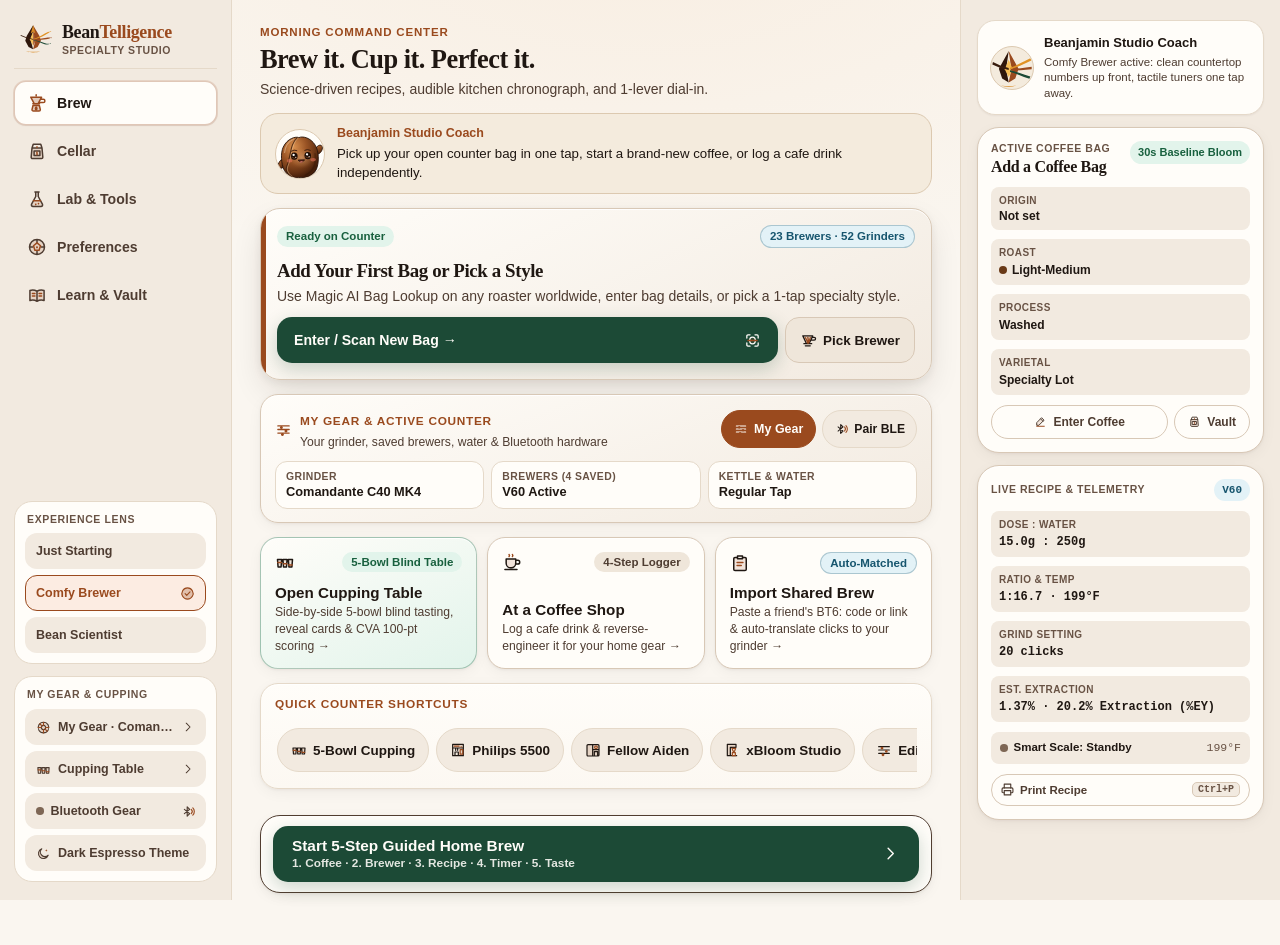
==== commit aa189158: "BeanTelligence v7.2: Bag burn-down & cups-left sync, live %TDS/%EY preview, Shelf/Vault search & sor" ====
--- a/mobile/www/index.html
+++ b/mobile/www/index.html
@@ -10,7 +10,7 @@
 <meta name="apple-mobile-web-app-status-bar-style" content="black-translucent">
 <meta name="apple-mobile-web-app-title" content="BeanTelligence">
 <meta name="application-name" content="BeanTelligence">
-<meta name="description" content="BeanTelligence v7.1 — Specialty coffee studio, guided audible kitchen timer, 15-family Web Bluetooth telemetry, 5-bowl blind cupping, and Empirical Bayes palate modeling.">
+<meta name="description" content="BeanTelligence v7.2 — Specialty coffee studio, guided audible kitchen timer, 15-family Web Bluetooth telemetry, 5-bowl blind cupping, and Empirical Bayes palate modeling.">
 <meta name="referrer" content="no-referrer">
 <meta property="og:type" content="website">
 <meta property="og:site_name" content="BeanTelligence">
@@ -30,7 +30,7 @@
 <link rel="icon" type="image/png" sizes="192x192" href="./icons/icon-192.png">
 <link rel="icon" type="image/png" sizes="64x64" href="./icons/icon-64.png">
 <link rel="shortcut icon" href="./icons/icon-192.png">
-<title>BeanTelligence v7.1 — Specialty Coffee Science &amp; Sensory Studio</title>
+<title>BeanTelligence v7.2 — Specialty Coffee Science &amp; Sensory Studio</title>
 <link rel="stylesheet" href="./styles.css">
 
 </head>
--- a/mobile/www/styles.css
+++ b/mobile/www/styles.css
@@ -1912,14 +1912,25 @@
   -webkit-overflow-scrolling: touch;
   scrollbar-width: none;
   -ms-overflow-style: none;
-  padding-bottom: 2px;
+  padding: 3px 22px 4px 2px;
   max-width: 100%;
+  -webkit-mask-image: linear-gradient(to right, #000 0%, #000 calc(100% - 24px), transparent 100%);
+  mask-image: linear-gradient(to right, #000 0%, #000 calc(100% - 24px), transparent 100%);
 }
 .bt-pill-row::-webkit-scrollbar {
   display: none;
 }
 .bt-pill-row > * {
   flex: 0 0 auto;
+}
+@media (min-width: 900px) {
+  .bt-pill-row {
+    flex-wrap: wrap;
+    overflow-x: visible;
+    padding: 3px 2px 4px;
+    -webkit-mask-image: none;
+    mask-image: none;
+  }
 }
 
 /* 3E. Audible Kitchen Chronograph Control Bar (.bt-audio-bar) */
@@ -3693,12 +3704,64 @@
   }
 }
 
+#mount [id],
+#sheet [id] {
+  scroll-margin-top: 74px;
+}
+
+button:focus-visible,
+[role="button"]:focus-visible,
+[tabindex]:focus-visible,
+a:focus-visible,
+input:focus-visible,
+select:focus-visible,
+textarea:focus-visible {
+  outline: 2.5px solid var(--focus-ring);
+  outline-offset: 2px;
+}
+
 @media print {
   @page {
     margin: 12mm 14mm;
   }
 
+  :root,
+  :root[data-theme="dark"],
+  :root:not([data-theme="light"]) {
+    color-scheme: light !important;
+    --bg: #FFFFFF !important;
+    --bg-subtle: #FAF8F5 !important;
+    --surface: #FFFFFF !important;
+    --surface-elevated: #FFFFFF !important;
+    --surface-card-grad: #FFFFFF !important;
+    --card: #FFFFFF !important;
+    --card-elevated: #FFFFFF !important;
+    --well: #F7F5F0 !important;
+    --field: #FFFFFF !important;
+    --tint: #F7F5F0 !important;
+    --ink: #111111 !important;
+    --ink-primary: #111111 !important;
+    --ink-secondary: #333333 !important;
+    --ink-muted: #555555 !important;
+    --muted: #555555 !important;
+    --label: #111111 !important;
+    --line: #D4CDC4 !important;
+    --line-soft: #E5E0D8 !important;
+    --accent: #7E3B16 !important;
+    --accent-soft: #FAF2EB !important;
+    --primary: #1C4A36 !important;
+    --primary-soft: #EDF5F1 !important;
+    --good: #18603E !important;
+    --good-bg: #EDF6F1 !important;
+    --warn: #854B04 !important;
+    --warn-bg: #FEF6E4 !important;
+    --science: #16556E !important;
+    --science-bg: #EEF6F9 !important;
+    --gold-soft: #FEF8EA !important;
+  }
+
   html,
+  html[data-theme="dark"],
   body {
     background: #FFFFFF !important;
     background-image: none !important;
@@ -3717,6 +3780,8 @@
   #studio-aside,
   .bt-studio-aside-col,
   #cta-shelf,
+  .bt-sticky-cta-wrap,
+  .bt-sticky-cta-inner,
   #sheet-backdrop,
   #sheet:not(.is-open),
   .bt-sheet-host:not(.is-open),
@@ -3749,6 +3814,17 @@
   .bt-pill-wrap:has(button),
   .bt-tc-pill-wrap:has(button),
   .bt-tc-actions-row,
+  .bt-action-row-1line,
+  #bt-step3-print-card-btn,
+  #bt-step3-kettle-ble-btn,
+  .bt-screen-head > button.bt-chip-v6,
+  button[title*="Fahrenheit"],
+  .bt-temp-toggle,
+  .bt-pill-btn-why,
+  .bt-spec-why-pill,
+  .bt-tile-tune-tag,
+  .bt-spec-tune,
+  .bt-recipe-science-hero-btn,
   .no-print {
     display: none !important;
   }
@@ -3816,6 +3892,12 @@
     margin: 0 !important;
   }
 
+  .bt-screen-title,
+  .bt-screen-sub,
+  .bt-screen-kicker {
+    color: #111111 !important;
+  }
+
   /* Clean black-on-white cards with page-break guards */
   .bt-card,
   .bt-card-v6,
@@ -3823,6 +3905,18 @@
   .bt-tile-v6,
   .bt-kettle-warm-card,
   .bt-step-context-strip,
+  .bt-step3-coffee-context,
+  #bt-step3-coffee-context,
+  .bt-spec-tile-v62,
+  .bt-pour-row,
+  .bt-pour-step,
+  .bt-recipe-science-hero-btn,
+  .bt-hero-bag-card,
+  .bt-cellar-bag-card,
+  .bt-bj-coach-banner,
+  .bt-compare-table th,
+  .bt-compare-table td,
+  .bt-step3-sim-strip,
   .bt-tc-card,
   .bt-tc-hero-fix,
   .bt-passport-card,
@@ -3838,17 +3932,31 @@
     background: #FFFFFF !important;
     background-image: none !important;
     color: #111111 !important;
-    border: 1px solid #333333 !important;
+    border: 1px solid #D4CDC4 !important;
     box-shadow: none !important;
     break-inside: avoid;
     page-break-inside: avoid;
+  }
+
+  .bt-compare-table th {
+    background: #FAF8F5 !important;
   }
 
   .bt-card *,
   .bt-card-v6 *,
   .bt-tc-card *,
   .bt-qr-card-frame *,
-  .bt-passport-preview * {
+  .bt-passport-preview *,
+  .bt-spec-tile-v62 *,
+  .bt-pour-row *,
+  .bt-pour-step *,
+  .bt-hero-bag-card *,
+  .bt-cellar-bag-card *,
+  .bt-bj-coach-banner *,
+  .bt-step3-sim-strip *,
+  .bt-kettle-warm-card *,
+  .bt-step-context-strip *,
+  .bt-compare-table * {
     color: #111111 !important;
   }
 
@@ -6932,12 +7040,13 @@
   }
 }
 
-@media (max-width: 350px) {
+@media (max-width: 420px) {
   .bt-door-grid-launchers {
     grid-template-columns: 1fr;
   }
   .bt-door-grid-launchers > .bt-door-cupping-card {
     grid-column: auto;
+    min-height: auto;
   }
 }
 
@@ -7044,7 +7153,7 @@
 /* Step 3 Context Strip & Kettle Warm Target Banner (Step 3 & Step 4) */
 .bt-step-context-strip {
   display: flex;
-  align-items: center;
+  align-items: flex-start;
   justify-content: space-between;
   flex-wrap: wrap;
   gap: 6px 10px;
@@ -7473,8 +7582,11 @@
 /* Step 4 Phase Progress & Next Cue Countdown Banner */
 .bt-phase-progress {
   display: flex;
-  flex-direction: column;
-  gap: 7px;
+  flex-direction: row;
+  flex-wrap: wrap;
+  align-items: center;
+  justify-content: center;
+  gap: 6px;
   width: 100%;
   max-width: 100%;
   min-width: 0;
@@ -7484,6 +7596,10 @@
   border: 1px solid var(--line-soft, var(--line));
   box-shadow: var(--shadow-xs);
   box-sizing: border-box;
+}
+
+.bt-phase-bar {
+  flex: 1 0 100%;
 }
 
 .bt-phase-steps,
@@ -7621,6 +7737,104 @@
   background: var(--good-bg);
   border-color: var(--good-border, rgba(24, 96, 62, 0.28));
   color: var(--good);
+}
+
+/* Step 3 & Tune Sheet Live Extraction Simulation Strip + Low-Bag Pill */
+.bt-step3-sim-strip,
+.bt-tune-live-sim {
+  display: grid;
+  grid-template-columns: repeat(2, minmax(0, 1fr));
+  gap: 7px;
+  width: 100%;
+  max-width: 100%;
+  min-width: 0;
+  padding: 9px 11px;
+  border-radius: 14px;
+  background: var(--bg-subtle);
+  border: 1px solid var(--line-soft, var(--line));
+  box-sizing: border-box;
+  overflow: hidden;
+}
+
+@media (min-width: 480px) {
+  .bt-step3-sim-strip,
+  .bt-tune-live-sim {
+    grid-template-columns: repeat(4, minmax(0, 1fr));
+  }
+}
+
+.bt-step3-sim-strip > *,
+.bt-tune-live-sim > * {
+  display: flex;
+  flex-direction: column;
+  justify-content: center;
+  gap: 2px;
+  min-width: 0;
+  padding: 6px 8px;
+  border-radius: 10px;
+  background: var(--surface);
+  border: 1px solid var(--line-soft, var(--line));
+  color: var(--ink);
+  font-size: 0.76rem;
+  line-height: 1.25;
+  overflow-wrap: anywhere;
+  box-sizing: border-box;
+}
+
+.bt-step3-sim-strip.is-sweet,
+.bt-tune-live-sim.is-sweet,
+.bt-step3-sim-strip .is-sweet,
+.bt-tune-live-sim .is-sweet {
+  background: var(--good-bg);
+  border-color: var(--good-border, rgba(24, 96, 62, 0.32));
+  color: var(--good);
+}
+
+.bt-step3-sim-strip.is-under,
+.bt-tune-live-sim.is-under,
+.bt-step3-sim-strip .is-under,
+.bt-tune-live-sim .is-under {
+  background: var(--warn-bg);
+  border-color: rgba(133, 75, 4, 0.34);
+  color: var(--warn);
+}
+
+.bt-step3-sim-strip.is-over,
+.bt-tune-live-sim.is-over,
+.bt-step3-sim-strip .is-over,
+.bt-tune-live-sim .is-over {
+  background: var(--bad-bg);
+  border-color: rgba(158, 33, 29, 0.34);
+  color: var(--bad);
+}
+
+.bt-low-bag-pill {
+  display: inline-flex;
+  align-items: center;
+  gap: 5px;
+  padding: 3px 9px;
+  border-radius: var(--r-pill, 9999px);
+  background: var(--well);
+  border: 1px solid var(--line);
+  color: var(--ink-secondary);
+  font-size: 0.72rem;
+  font-weight: 700;
+  line-height: 1.25;
+  max-width: 100%;
+  white-space: normal;
+  box-sizing: border-box;
+}
+
+.bt-low-bag-pill.is-warn {
+  background: var(--warn-bg);
+  border-color: var(--warn);
+  color: var(--warn);
+}
+
+.bt-low-bag-pill.is-empty {
+  background: var(--bad-bg);
+  border-color: var(--bad);
+  color: var(--bad);
 }
 
 @media (prefers-reduced-motion: reduce) {
@@ -8120,6 +8334,30 @@
   align-items: center;
   justify-content: center;
   cursor: pointer;
+}
+
+.bt-ce-spotlight-clear {
+  flex-shrink: 0;
+  min-width: 30px;
+  min-height: 30px;
+  border-radius: 50%;
+  border: 1px solid var(--line-soft, var(--line));
+  background: var(--well);
+  color: var(--ink-secondary);
+  font-size: 1rem;
+  font-weight: 700;
+  line-height: 1;
+  display: inline-flex;
+  align-items: center;
+  justify-content: center;
+  cursor: pointer;
+  transition: background-color 0.14s ease, color 0.14s ease, border-color 0.14s ease;
+}
+
+.bt-ce-spotlight-clear:hover {
+  background: var(--accent-soft);
+  border-color: var(--accent);
+  color: var(--accent);
 }
 
 .bt-ce-ai-btns {
@@ -10417,6 +10655,13 @@
   font-weight: 700;
 }
 
+.bt-ce-quick-bag-pill.is-single-full {
+  max-width: 100%;
+  width: 100%;
+  flex: 1 1 100%;
+  justify-content: space-between;
+}
+
 .bt-ce-quick-bag-lbl {
   white-space: nowrap;
   overflow: hidden;
@@ -12067,6 +12312,53 @@
 
 .bt-compare-table tr.is-diff td {
   background: rgba(154, 66, 18, 0.06);
+}
+
+[data-theme="dark"] .bt-compare-table tr.is-diff td {
+  background: rgba(224, 138, 84, 0.12);
+}
+
+.bt-compare-table th.bt-compare-winner-col,
+.bt-compare-table td.bt-compare-winner-col,
+.bt-compare-winner-col {
+  background: var(--gold-soft);
+  border-left: 1.5px solid var(--gold);
+  border-right: 1.5px solid var(--gold);
+}
+
+[data-theme="dark"] .bt-compare-table th.bt-compare-winner-col,
+[data-theme="dark"] .bt-compare-table td.bt-compare-winner-col {
+  background: rgba(242, 174, 75, 0.12);
+}
+
+.bt-compare-diff-tag {
+  display: inline-flex;
+  align-items: center;
+  margin-left: 6px;
+  padding: 1px 6px;
+  border-radius: var(--r-pill, 9999px);
+  background: var(--accent-soft);
+  border: 1px solid var(--accent-border, rgba(154, 74, 30, 0.30));
+  color: var(--accent);
+  font-size: 0.66rem;
+  font-weight: 800;
+  letter-spacing: 0.03em;
+  text-transform: uppercase;
+  vertical-align: middle;
+}
+
+.bt-compare-table tr.is-diff td.is-diff-cell,
+.bt-compare-table td.is-diff-cell,
+.is-diff-cell {
+  font-weight: 800;
+  color: var(--accent);
+  background: var(--accent-soft);
+}
+
+[data-theme="dark"] .bt-compare-table tr.is-diff td.is-diff-cell,
+[data-theme="dark"] .bt-compare-table td.is-diff-cell {
+  background: rgba(224, 138, 84, 0.22);
+  color: var(--accent);
 }
 
 /* QR Trading Card Passport Preview */
@@ -13063,6 +13355,28 @@
 }
 
 @media (max-width: 420px) {
+  .bt-dial-node {
+    flex: 1 1 100%;
+    max-width: 100%;
+  }
+
+  .bt-dial-arrow {
+    display: none;
+  }
+
+  .bt-tc-card:has(#bt-step5-cooling-expand-btn) .bt-tc-row-between {
+    flex-wrap: wrap !important;
+    gap: 6px 8px;
+  }
+
+  .bt-tc-card:has(#bt-step5-cooling-expand-btn) .bt-tc-row-between > .mono {
+    white-space: normal !important;
+    overflow: visible !important;
+    text-overflow: clip !important;
+    flex: 1 1 160px;
+    line-height: 1.3;
+  }
+
   .bt-step5-diff-grid {
     padding: 8px 9px;
   }
@@ -13161,15 +13475,27 @@
   flex-wrap: nowrap;
   align-items: center;
   gap: 8px;
-  padding: 4px 2px 6px;
+  padding: 4px 22px 6px 2px;
   overflow-x: auto;
   overflow-y: hidden;
   -webkit-overflow-scrolling: touch;
   scrollbar-width: none;
+  -webkit-mask-image: linear-gradient(to right, #000 0%, #000 calc(100% - 24px), transparent 100%);
+  mask-image: linear-gradient(to right, #000 0%, #000 calc(100% - 24px), transparent 100%);
 }
 
 .bt-studio-pill-nav::-webkit-scrollbar {
   display: none;
+}
+
+@media (min-width: 900px) {
+  .bt-studio-pill-nav {
+    flex-wrap: wrap;
+    overflow-x: visible;
+    padding: 4px 2px 6px;
+    -webkit-mask-image: none;
+    mask-image: none;
+  }
 }
 
 .bt-studio-nav-pill {
@@ -13611,6 +13937,12 @@
   gap: 10px;
 }
 
+@media (min-width: 900px) {
+  .bt-lab-ble-wide {
+    grid-column: 1 / -1;
+  }
+}
+
 .bt-ble-slot-card {
   display: flex;
   flex-direction: column;
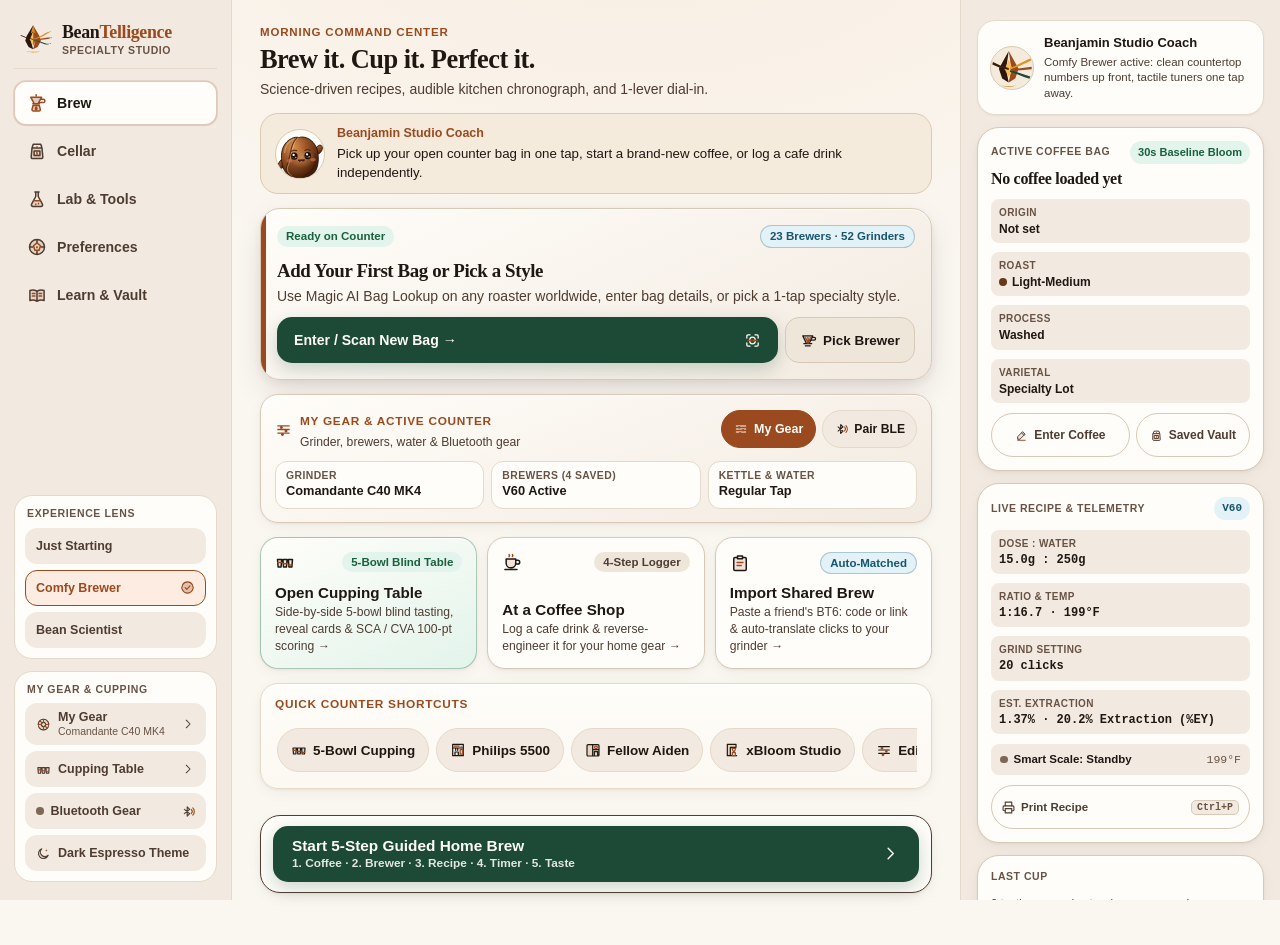
==== commit 4a23e073: "BeanTelligence v7.3: full-area timer extraction chart, preference/rating/cupping drill-downs, plain-" ====
--- a/mobile/www/index.html
+++ b/mobile/www/index.html
@@ -10,7 +10,7 @@
 <meta name="apple-mobile-web-app-status-bar-style" content="black-translucent">
 <meta name="apple-mobile-web-app-title" content="BeanTelligence">
 <meta name="application-name" content="BeanTelligence">
-<meta name="description" content="BeanTelligence v7.2 — Specialty coffee studio, guided audible kitchen timer, 15-family Web Bluetooth telemetry, 5-bowl blind cupping, and Empirical Bayes palate modeling.">
+<meta name="description" content="BeanTelligence v7.3 — Specialty coffee studio, guided audible kitchen timer, 15-family Web Bluetooth telemetry, 5-bowl blind cupping, and Empirical Bayes palate modeling.">
 <meta name="referrer" content="no-referrer">
 <meta property="og:type" content="website">
 <meta property="og:site_name" content="BeanTelligence">
@@ -30,7 +30,7 @@
 <link rel="icon" type="image/png" sizes="192x192" href="./icons/icon-192.png">
 <link rel="icon" type="image/png" sizes="64x64" href="./icons/icon-64.png">
 <link rel="shortcut icon" href="./icons/icon-192.png">
-<title>BeanTelligence v7.2 — Specialty Coffee Science &amp; Sensory Studio</title>
+<title>BeanTelligence v7.3 — Specialty Coffee Science &amp; Sensory Studio</title>
 <link rel="stylesheet" href="./styles.css">
 
 </head>
--- a/mobile/www/styles.css
+++ b/mobile/www/styles.css
@@ -12,6 +12,7 @@
   --bg: #FAF6F0;
   --bg-subtle: #F2EAE0;
   --surface: #FFFDF9;
+  --surface-2: #F2EAE0;
   --card: #FFFDF9;
   --surface-elevated: #FFFDF9;
   --bg-elevated: var(--surface-elevated);
@@ -82,6 +83,10 @@
   --wave-sweet: #B84A14;
   --wave-sweet-body: #1C4A36;
   --wave-bitter: #9E211D;
+  --wave-sweet-band: rgba(24, 96, 62, 0.09);
+  --wave-sweet-band-stroke: rgba(24, 96, 62, 0.28);
+  --wave-sweet-band-ink: #18603E;
+  --wave-gridline: rgba(31, 23, 18, 0.11);
   --chrono-time-a: #D67A38;
   --chrono-weight-a: #2A7B56;
   --chrono-overtime: #D98B26;
@@ -191,6 +196,7 @@
     --bg: #13100E;
     --bg-subtle: #171311;
     --surface: #1C1815;
+    --surface-2: #221D19;
     --card: #1C1815;
     --surface-elevated: #241F1B;
     --bg-elevated: var(--surface-elevated);
@@ -257,6 +263,10 @@
     --wave-sweet: #E08A54;
     --wave-sweet-body: #5CD49C;
     --wave-bitter: #F07167;
+    --wave-sweet-band: rgba(92, 212, 156, 0.13);
+    --wave-sweet-band-stroke: rgba(92, 212, 156, 0.34);
+    --wave-sweet-band-ink: #5CD49C;
+    --wave-gridline: rgba(245, 237, 228, 0.11);
     --chrono-time-a: #FAD398;
     --chrono-weight-a: #7CF2BE;
     --chrono-overtime: #F5B041;
@@ -308,6 +318,7 @@
   --bg: #13100E;
   --bg-subtle: #171311;
   --surface: #1C1815;
+  --surface-2: #221D19;
   --card: #1C1815;
   --surface-elevated: #241F1B;
   --bg-elevated: var(--surface-elevated);
@@ -374,6 +385,10 @@
   --wave-sweet: #E08A54;
   --wave-sweet-body: #5CD49C;
   --wave-bitter: #F07167;
+  --wave-sweet-band: rgba(92, 212, 156, 0.13);
+  --wave-sweet-band-stroke: rgba(92, 212, 156, 0.34);
+  --wave-sweet-band-ink: #5CD49C;
+  --wave-gridline: rgba(245, 237, 228, 0.11);
   --chrono-time-a: #FAD398;
   --chrono-weight-a: #7CF2BE;
   --chrono-overtime: #F5B041;
@@ -2066,13 +2081,17 @@
   color: var(--ink-muted);
 }
 .bt-passport-cell b {
-  display: block;
+  display: -webkit-box;
+  -webkit-line-clamp: 2;
+  -webkit-box-orient: vertical;
   font-size: 12px;
+  line-height: 1.28;
   color: var(--ink);
   overflow: hidden;
   text-overflow: ellipsis;
-  white-space: nowrap;
-  margin-top: 1px;
+  white-space: normal;
+  overflow-wrap: anywhere;
+  margin-top: 2px;
 }
 
 /* ==================== 4. SPRING BOTTOM SHEET & DRAWER (#sheet) ==================== */
@@ -3556,10 +3575,10 @@
 .bt-ext-waves-live {
   display: flex;
   flex-direction: column;
-  gap: 6px;
-  width: 100%;
-  min-width: 0;
-  padding: 9px 11px;
+  gap: 8px;
+  width: 100%;
+  min-width: 0;
+  padding: 11px 13px;
   border-radius: var(--r-lg);
   background: var(--card);
   border: 1px solid var(--line-soft);
@@ -3574,17 +3593,17 @@
   display: flex;
   align-items: center;
   justify-content: space-between;
-  gap: 6px;
+  gap: 6px 10px;
   flex-wrap: wrap;
   min-width: 0;
 }
 .bt-ext-waves-title {
   display: inline-flex;
   align-items: center;
-  gap: 5px;
-  font-size: 11.5px;
+  gap: 6px;
+  font-size: 12.5px;
   font-weight: 800;
-  letter-spacing: 0.02em;
+  letter-spacing: 0.015em;
   color: var(--ink);
   white-space: nowrap;
 }
@@ -3592,15 +3611,15 @@
   display: flex;
   align-items: center;
   flex-wrap: wrap;
-  gap: 4px 8px;
-  font-size: 10.5px;
+  gap: 5px 10px;
+  font-size: 11.2px;
   font-weight: 700;
   color: var(--ink-secondary);
 }
 .bt-ext-waves-leg-pill {
   display: inline-flex;
   align-items: center;
-  gap: 4px;
+  gap: 5px;
   white-space: nowrap;
 }
 .bt-ext-waves-dot {
@@ -3613,22 +3632,123 @@
   display: block;
   width: 100%;
   height: auto;
-  max-height: 92px;
+  min-height: 144px;
+  max-height: 195px;
   touch-action: pan-y;
   user-select: none;
   overflow: visible;
 }
+.bt-ext-sweet-band,
+.bt-ext-waves-sweet-band {
+  fill: var(--wave-sweet-band);
+  stroke: var(--wave-sweet-band-stroke);
+  stroke-width: 1;
+}
+.bt-ext-sweet-lbl,
+.bt-ext-waves-sweet-lbl {
+  fill: var(--wave-sweet-band-ink);
+  font-weight: 800;
+  letter-spacing: 0.03em;
+}
+.bt-ext-waves-gridline {
+  stroke: var(--wave-gridline);
+  stroke-width: 1;
+}
+.bt-ext-waves-axis-lbl {
+  fill: var(--ink-secondary);
+}
+.bt-ext-phase-pin {
+  stroke: var(--edge, var(--line-strong));
+  stroke-width: 1.1;
+  stroke-dasharray: 2.5 2.5;
+  opacity: 0.75;
+}
+.bt-ext-phase-pin-lbl {
+  fill: var(--ink-secondary);
+  font-family: var(--font-sans);
+  font-size: 8px;
+  font-weight: 700;
+  paint-order: stroke;
+  stroke: var(--well);
+  stroke-width: 2.5px;
+  stroke-linejoin: round;
+  pointer-events: none;
+}
+.bt-ext-scrub-pill {
+  display: inline-flex;
+  align-items: center;
+  flex-wrap: wrap;
+  gap: 5px 8px;
+  padding: 4px 10px;
+  border-radius: var(--r-pill, 9999px);
+  background: var(--science-bg);
+  border: 1px solid var(--science-border);
+  color: var(--science);
+  font-family: var(--font-mono);
+  font-variant-numeric: tabular-nums;
+  font-size: 11.2px;
+  font-weight: 800;
+  line-height: 1.3;
+  max-width: 100%;
+  white-space: normal;
+  overflow-wrap: anywhere;
+  box-sizing: border-box;
+}
+.bt-ext-scrub-pill.is-scrubbing {
+  background: var(--accent-soft);
+  border-color: var(--accent);
+  color: var(--accent);
+}
+.bt-ext-scrub-hint {
+  font-size: 11px;
+  font-weight: 600;
+  color: var(--ink-muted);
+  line-height: 1.32;
+}
+.bt-ext-waves-sub {
+  font-size: 11.5px;
+  font-weight: 600;
+  color: var(--ink-secondary);
+  line-height: 1.35;
+  margin: 0;
+}
+.bt-ext-waves-balance-pill {
+  display: inline-flex;
+  align-items: center;
+  gap: 5px;
+  padding: 2px 9px;
+  border-radius: var(--r-pill, 9999px);
+  background: var(--well);
+  border: 1px solid var(--line);
+  color: var(--ink);
+  font-size: 11px;
+  font-weight: 800;
+  line-height: 1.25;
+  max-width: 100%;
+  white-space: nowrap;
+}
+.bt-ext-waves-balance-pill.is-sweet {
+  background: var(--good-bg);
+  border-color: var(--good-border, rgba(24, 96, 62, 0.28));
+  color: var(--good);
+}
+.bt-ext-waves-balance-pill.is-overtime {
+  background: var(--warn-bg);
+  border-color: var(--warn);
+  color: var(--warn);
+}
 @media (max-width: 640px) {
   .bt-ext-waves-live {
-    padding: 7px 9px;
-    gap: 4px;
+    padding: 9px 11px;
+    gap: 7px;
   }
   .bt-ext-waves-svg {
-    max-height: 68px;
+    min-height: 122px;
+    max-height: 165px;
   }
   .bt-ext-waves-status {
-    padding: 5px 8px;
-    font-size: 11px;
+    padding: 6px 9px;
+    font-size: 11.6px;
   }
 }
 .bt-ext-waves-status {
@@ -3639,20 +3759,77 @@
   border-radius: var(--r-sm);
   background: var(--bg-subtle);
   border: 1px solid var(--line-soft);
-  font-size: 11.8px;
+  font-size: 12px;
   font-weight: 700;
   color: var(--ink);
-  line-height: 1.35;
+  line-height: 1.38;
 }
 .bt-ext-waves-status.is-sweet {
   background: var(--good-bg);
-  border-color: rgba(24, 96, 62, 0.28);
+  border-color: var(--good-border, rgba(24, 96, 62, 0.28));
   color: var(--good);
 }
 .bt-ext-waves-status.is-overtime {
   background: var(--warn-bg);
   border-color: var(--warn);
   color: var(--warn);
+}
+
+/* Desktop Aside Last Cup Shortcut (#studio-aside) */
+.bt-aside-last-cup-btn,
+.bt-aside-last-cup-btn.bt-last-cup-btn {
+  display: flex;
+  align-items: center;
+  justify-content: space-between;
+  flex-wrap: nowrap;
+  gap: 8px;
+  width: 100%;
+  min-height: 44px;
+  max-width: 100%;
+  min-width: 0;
+  padding: 9px 11px;
+  border-radius: var(--r-sm, 12px);
+  background: var(--surface);
+  border: 1px solid var(--line);
+  color: var(--ink);
+  text-align: left;
+  font-size: 0.78rem;
+  font-weight: 700;
+  line-height: 1.3;
+  cursor: pointer;
+  box-shadow: var(--shadow-xs);
+  transition: border-color 0.16s ease, background-color 0.16s ease, box-shadow 0.16s ease;
+  box-sizing: border-box;
+}
+.bt-aside-last-cup-btn:hover {
+  border-color: var(--accent);
+  background: var(--bg-subtle);
+}
+.bt-aside-last-cup-btn:focus-visible {
+  outline: 2.5px solid var(--focus-ring);
+  outline-offset: 2px;
+}
+.bt-aside-last-cup-btn > span {
+  min-width: 0;
+  max-width: 100%;
+}
+.bt-aside-last-cup-btn .bt-last-cup-name {
+  flex: 0 0 auto;
+  width: 100%;
+  min-width: 0;
+  max-width: 100%;
+  display: -webkit-box;
+  -webkit-line-clamp: 2;
+  -webkit-box-orient: vertical;
+  overflow: hidden;
+  text-overflow: ellipsis;
+  white-space: normal !important;
+  line-height: 1.28;
+}
+.bt-aside-last-cup-btn > svg,
+.bt-aside-last-cup-btn > .bt-ico {
+  flex: none;
+  color: var(--accent);
 }
 
 /* Beanjamin 2.0 Golden Celebration Seal */
@@ -3928,7 +4105,19 @@
   .bt-golden-showcase,
   .bt-phase-progress,
   .bt-next-cue-banner,
-  .bt-bean-chem-strip {
+  .bt-bean-chem-strip,
+  .bt-lab-what-box,
+  .bt-lab-takeaway,
+  .bt-drill-drawer,
+  .bt-drill-panel,
+  .bt-drill-cup-card,
+  .bt-journal-breakdown-card,
+  .bt-cupping-history-card,
+  .bt-saved-cup-banner,
+  .bt-step5-saved-banner,
+  .bt-cupping-compare-table th,
+  .bt-cupping-compare-table td,
+  .bt-bean-scorecard-row {
     background: #FFFFFF !important;
     background-image: none !important;
     color: #111111 !important;
@@ -6099,44 +6288,51 @@
 .bt-timer-waves-card {
   width: 100%;
   min-width: 0;
+  grid-column: 1 / -1;
 }
 
 .bt-timer-waves-card .bt-ext-waves-live {
-  padding: 5px 9px;
-  gap: 3px;
-  border-radius: 15px;
+  padding: 10px 12px;
+  gap: 7px;
+  border-radius: 16px;
   background: var(--surface);
   border: 1px solid var(--line);
   box-shadow: var(--shadow-xs);
 }
 
 .bt-timer-waves-card .bt-ext-waves-head {
-  gap: 3px 6px;
+  gap: 5px 10px;
   justify-content: space-between;
+  align-items: center;
+  flex-wrap: wrap;
+}
+
+.bt-timer-waves-card .bt-ext-waves-title {
+  order: 1;
+  font-size: 0.78rem;
 }
 
 .bt-timer-waves-card #bt-timer-waves-toggle {
+  order: 2;
   margin-left: auto;
 }
 
-.bt-timer-waves-card .bt-ext-waves-title {
-  font-size: 0.68rem;
-}
-
 .bt-timer-waves-card .bt-ext-waves-legend {
-  gap: 4px 7px;
-  font-size: 0.63rem;
+  order: 3;
+  flex: 1 0 100%;
+  gap: 5px 10px;
+  font-size: 0.71rem;
 }
 
 .bt-timer-waves-card .bt-ext-waves-dot {
-  width: 7px;
-  height: 7px;
+  width: 8px;
+  height: 8px;
 }
 
 .bt-timer-waves-card .bt-ext-waves-status {
-  padding: 4px 8px;
-  font-size: 0.67rem;
-  line-height: 1.25;
+  padding: 7px 10px;
+  font-size: 0.76rem;
+  line-height: 1.35;
   white-space: normal;
   overflow: visible;
   text-overflow: clip;
@@ -6152,17 +6348,19 @@
   display: block;
   width: 100%;
   height: auto;
-  max-height: 46px;
+  min-height: 122px;
+  max-height: 165px;
 }
 
 @media (min-width: 640px) {
   .bt-timer-waves-card .bt-ext-waves-live {
-    padding: 7px 11px;
-    gap: 4px;
+    padding: 12px 15px;
+    gap: 9px;
   }
   .bt-waves3-svg,
   .bt-timer-waves-card .bt-ext-waves-svg {
-    max-height: 68px;
+    min-height: 144px;
+    max-height: 195px;
   }
 }
 
@@ -6254,8 +6452,8 @@
   display: flex;
   align-items: center;
   justify-content: space-between;
-  gap: 6px;
-  flex-wrap: nowrap;
+  gap: 4px 8px;
+  flex-wrap: wrap;
   min-width: 0;
 }
 
@@ -6265,6 +6463,9 @@
   text-transform: uppercase;
   letter-spacing: 0.05em;
   color: var(--primary);
+  white-space: normal;
+  overflow-wrap: anywhere;
+  min-width: 0;
 }
 
 .bt-water-chem-summary,
@@ -6954,10 +7155,9 @@
 .bt-my-gear-sub {
   font-size: 0.76rem;
   color: var(--ink-secondary);
-  line-height: 1.3;
-  overflow: hidden;
-  text-overflow: ellipsis;
-  white-space: nowrap;
+  line-height: 1.35;
+  white-space: normal;
+  overflow-wrap: anywhere;
   max-width: 100%;
 }
 
@@ -6970,18 +7170,21 @@
   min-width: 0;
 }
 
-.bt-my-gear-pills {
+.bt-my-gear-pills,
+.bt-my-gear-grid {
   display: grid;
   grid-template-columns: repeat(3, minmax(0, 1fr));
   gap: 7px;
 }
 
 @media (max-width: 520px) {
-  .bt-my-gear-pills {
+  .bt-my-gear-pills,
+  .bt-my-gear-grid {
     grid-template-columns: repeat(2, minmax(0, 1fr));
   }
-  .bt-my-gear-pills > :last-child {
-    grid-column: span 2;
+  .bt-my-gear-pills > :last-child:nth-child(odd),
+  .bt-my-gear-grid > :last-child:nth-child(odd) {
+    grid-column: 1 / -1;
   }
 }
 
@@ -7017,10 +7220,14 @@
 .bt-my-gear-stat-val {
   font-size: 0.8rem;
   font-weight: 700;
+  line-height: 1.25;
   color: var(--ink);
-  white-space: nowrap;
+  white-space: normal;
+  overflow-wrap: anywhere;
+  display: -webkit-box;
+  -webkit-line-clamp: 2;
+  -webkit-box-orient: vertical;
   overflow: hidden;
-  text-overflow: ellipsis;
 }
 
 /* Door Quick Studio Launchers (Cupping Table + Coffee Shop + Shared Brew) */
@@ -7835,6 +8042,102 @@
   background: var(--bad-bg);
   border-color: var(--bad);
   color: var(--bad);
+}
+
+/* ==================== v7.3 LAST CUP CTA & BARISTA MICRO-HINTS ==================== */
+#bt-door-last-tasting-btn,
+#bt-step2-last-tasting-btn,
+#bt-step3-last-tasting-btn,
+.bt-last-cup-btn {
+  display: inline-flex;
+  align-items: center;
+  flex-wrap: wrap;
+  gap: 3px 6px;
+  min-height: 44px;
+  max-width: 100%;
+  min-width: 0;
+  padding: 8px 13px;
+  text-align: left;
+  line-height: 1.3;
+  white-space: normal;
+  overflow-wrap: anywhere;
+  box-sizing: border-box;
+}
+
+#bt-door-last-tasting-btn > svg,
+#bt-door-last-tasting-btn > .bt-ico,
+.bt-last-cup-btn > svg,
+.bt-last-cup-btn > .bt-ico {
+  flex: none;
+}
+
+.bt-last-cup-prefix {
+  font-size: 0.78rem;
+  font-weight: 700;
+  color: var(--ink-secondary);
+  white-space: nowrap;
+  flex: none;
+}
+
+.bt-last-cup-label {
+  display: -webkit-box;
+  -webkit-line-clamp: 2;
+  -webkit-box-orient: vertical;
+  overflow: hidden;
+  min-width: 0;
+  flex: 1 1 160px;
+  max-width: 100%;
+  line-height: 1.32;
+}
+
+.bt-last-cup-name {
+  min-width: 0;
+  flex: 1 1 150px;
+  max-width: 100%;
+  font-weight: 800;
+  color: var(--ink);
+  white-space: normal !important;
+  overflow: hidden;
+  text-overflow: ellipsis;
+  display: -webkit-box;
+  -webkit-line-clamp: 2;
+  -webkit-box-orient: vertical;
+  overflow-wrap: anywhere;
+}
+
+.bt-last-cup-meta {
+  white-space: nowrap;
+  flex: none;
+  margin-left: auto;
+  font-family: var(--font-mono);
+  font-variant-numeric: tabular-nums;
+  font-size: 0.78rem;
+  font-weight: 800;
+  color: var(--accent);
+}
+
+@media (max-width: 480px) {
+  #bt-door-last-tasting-btn,
+  .bt-last-cup-btn {
+    flex: 1 1 100%;
+    justify-content: flex-start;
+  }
+}
+
+.bt-barista-hint {
+  margin: 2px 0 0;
+  font-size: 0.76rem;
+  font-weight: 600;
+  line-height: 1.38;
+  color: var(--ink-muted);
+  max-width: 100%;
+  overflow-wrap: anywhere;
+}
+
+.bt-barista-hint strong,
+.bt-barista-hint b {
+  color: var(--ink-secondary);
+  font-weight: 700;
 }
 
 @media (prefers-reduced-motion: reduce) {
@@ -10980,6 +11283,61 @@
   color: var(--ink-secondary);
 }
 
+/* v7.3 Compact Plain-English Step 1 Field Micro-Hints */
+.bt-ce-field-hint {
+  display: block;
+  margin: 2px 0 4px;
+  font-size: 0.74rem;
+  font-weight: 500;
+  line-height: 1.36;
+  color: var(--ink-muted);
+  max-width: 100%;
+  overflow-wrap: anywhere;
+}
+
+.bt-ce-field-hint b,
+.bt-ce-field-hint strong {
+  color: var(--ink-secondary);
+  font-weight: 700;
+}
+
+/* v7.3 Wave 2 Active Palate Bias Pill (Step 1 & Step 5) */
+.bt-step1-pref-pill {
+  display: inline-flex;
+  align-items: center;
+  flex-wrap: wrap;
+  gap: 5px 7px;
+  max-width: 100%;
+  min-width: 0;
+  padding: 6px 11px;
+  border-radius: var(--r-pill, 9999px);
+  background: var(--science-bg);
+  border: 1px solid var(--science-border);
+  color: var(--science);
+  font-size: 0.76rem;
+  font-weight: 700;
+  line-height: 1.32;
+  text-align: left;
+  white-space: normal;
+  overflow-wrap: anywhere;
+  box-sizing: border-box;
+}
+
+button.bt-step1-pref-pill {
+  min-height: 40px;
+  cursor: pointer;
+  transition: border-color 0.15s ease, background-color 0.15s ease;
+}
+
+button.bt-step1-pref-pill:hover {
+  border-color: var(--science);
+}
+
+button.bt-step1-pref-pill:focus-visible {
+  outline: 2.5px solid var(--focus-ring);
+  outline-offset: 2px;
+}
+
 /* ==================== 18. v7.1 LIVE BEAN CHEMISTRY READOUT STRIP ==================== */
 .bt-bean-chem-strip {
   display: grid;
@@ -11135,6 +11493,17 @@
   color: var(--ink-muted);
 }
 
+.bt-tc-card .bt-tc-kicker,
+.bt-journal-breakdown-card .bt-tc-kicker,
+.bt-drill-drawer .bt-tc-kicker,
+.bt-drill-panel .bt-tc-kicker,
+.bt-drill-drawer-head .bt-tc-kicker,
+.bt-drill-header .bt-tc-kicker {
+  display: block;
+  margin-bottom: 2px;
+  line-height: 1.3;
+}
+
 .bt-tc-title {
   margin: 2px 0 0;
   font-family: var(--font-display);
@@ -11311,6 +11680,20 @@
 
 .bt-tc-pill-scroll::-webkit-scrollbar {
   display: none;
+}
+
+/* Action button strips inside Journal & Shelf cards wrap cleanly on 375px mobile (zero right-edge clipping) */
+.bt-tc-card > .bt-tc-pill-scroll:not([role]),
+.bt-journal-card-actions {
+  display: flex;
+  align-items: center;
+  flex-wrap: wrap;
+  gap: 7px;
+  overflow-x: visible;
+  overflow-y: visible;
+  padding: 2px 0;
+  min-width: 0;
+  max-width: 100%;
 }
 
 .bt-tc-pill-wrap {
@@ -13354,6 +13737,190 @@
   border-color: var(--gold);
 }
 
+/* ==================== v7.3 STEP 5 DRILL-DOWNS, SAVED BANNER & JOURNAL RATING STRIP ==================== */
+.bt-step5-coffee-tag {
+  display: inline-flex;
+  align-items: center;
+  gap: 5px;
+  max-width: 100%;
+  padding: 3px 9px;
+  border-radius: var(--r-pill, 9999px);
+  background: var(--accent-soft);
+  border: 1px solid var(--accent-border, rgba(154, 74, 30, 0.30));
+  color: var(--accent);
+  font-size: 0.74rem;
+  font-weight: 800;
+  line-height: 1.25;
+  white-space: normal;
+  overflow-wrap: anywhere;
+  box-sizing: border-box;
+}
+
+.bt-step5-recap-chip {
+  display: inline-flex;
+  align-items: center;
+  flex-wrap: wrap;
+  gap: 4px 8px;
+  max-width: 100%;
+  min-width: 0;
+  padding: 5px 11px;
+  border-radius: var(--r-pill, 9999px);
+  background: var(--well);
+  border: 1px solid var(--line);
+  color: var(--ink-secondary);
+  font-size: 0.76rem;
+  font-weight: 700;
+  line-height: 1.32;
+  white-space: normal;
+  overflow-wrap: anywhere;
+  box-sizing: border-box;
+}
+
+.bt-step5-recap-chip b,
+.bt-step5-recap-chip strong {
+  color: var(--ink);
+  font-weight: 800;
+}
+
+button.bt-step5-recap-chip {
+  min-height: 40px;
+  cursor: pointer;
+  transition: border-color 0.14s ease, background-color 0.14s ease;
+}
+
+button.bt-step5-recap-chip:hover {
+  border-color: var(--accent);
+  background: var(--accent-soft);
+  color: var(--accent);
+}
+
+button.bt-step5-recap-chip:focus-visible {
+  outline: 2.5px solid var(--focus-ring);
+  outline-offset: 2px;
+}
+
+.bt-step5-saved-banner,
+.bt-saved-cup-banner {
+  display: flex;
+  flex-direction: column;
+  gap: 7px;
+  width: 100%;
+  max-width: 100%;
+  min-width: 0;
+  padding: 11px 13px;
+  border-radius: 15px;
+  background: var(--good-bg);
+  border: 1.5px solid var(--good-border, rgba(24, 96, 62, 0.30));
+  color: var(--ink);
+  font-size: 0.82rem;
+  line-height: 1.4;
+  box-sizing: border-box;
+}
+
+.bt-step5-saved-banner strong,
+.bt-saved-cup-banner strong {
+  color: var(--good);
+  font-weight: 800;
+}
+
+.bt-step5-drill-row,
+.bt-step5-drill-bar {
+  display: flex;
+  flex-wrap: wrap;
+  align-items: center;
+  gap: 7px;
+  margin-top: 6px;
+  width: 100%;
+  max-width: 100%;
+  min-width: 0;
+}
+
+.bt-step5-drill-pill {
+  display: inline-flex;
+  align-items: center;
+  justify-content: center;
+  gap: 6px;
+  min-height: 44px;
+  max-width: 100%;
+  min-width: 0;
+  padding: 8px 13px;
+  border-radius: var(--r-pill, 9999px);
+  background: var(--surface);
+  border: 1.5px solid var(--line);
+  color: var(--ink);
+  font-size: 0.8rem;
+  font-weight: 800;
+  line-height: 1.25;
+  text-align: left;
+  white-space: normal;
+  overflow-wrap: anywhere;
+  cursor: pointer;
+  box-shadow: var(--shadow-xs);
+  transition: border-color 0.15s ease, background-color 0.15s ease, color 0.15s ease, transform 0.12s var(--spring-snappy);
+  box-sizing: border-box;
+}
+
+.bt-step5-drill-pill:hover {
+  border-color: var(--accent);
+  background: var(--accent-soft);
+  color: var(--accent);
+}
+
+.bt-step5-drill-pill:active {
+  transform: scale(0.97);
+}
+
+.bt-step5-drill-pill:focus-visible {
+  outline: 2.5px solid var(--focus-ring);
+  outline-offset: 2px;
+}
+
+.bt-step5-drill-pill.is-primary {
+  background: var(--primary);
+  border-color: var(--primary);
+  color: var(--primary-ink);
+}
+
+.bt-step5-drill-pill.is-primary:hover {
+  background: var(--primary-hover);
+  border-color: var(--primary-hover);
+  color: var(--primary-ink);
+}
+
+/* Journal Rating Tier Filter Strip & Expandable Breakdown Card */
+.bt-journal-rating-strip {
+  display: flex;
+  flex-wrap: wrap;
+  align-items: center;
+  gap: 6px;
+  width: 100%;
+  max-width: 100%;
+  min-width: 0;
+  margin-top: 4px;
+}
+
+.bt-journal-breakdown-card {
+  display: flex;
+  flex-direction: column;
+  gap: 10px;
+  width: 100%;
+  max-width: 100%;
+  min-width: 0;
+  padding: 12px 14px;
+  border-radius: 15px;
+  background: var(--surface-2, var(--bg-subtle));
+  border: 1px solid var(--line);
+  color: var(--ink);
+  box-sizing: border-box;
+}
+
+@media (max-width: 420px) {
+  .bt-step5-drill-pill {
+    flex: 1 1 100%;
+    justify-content: space-between;
+  }
+}
+
 @media (max-width: 420px) {
   .bt-dial-node {
     flex: 1 1 100%;
@@ -15269,19 +15836,26 @@
 
 @media (max-width: 480px) {
   .bt-lab-hw-bar {
-    padding: 6px 10px;
-    gap: 6px;
+    flex-wrap: wrap;
+    padding: 7px 10px;
+    gap: 6px 8px;
     overflow: hidden;
     max-width: 100%;
   }
+  .bt-hw-bar-left {
+    flex: 1 1 130px;
+    min-width: 0;
+  }
   .bt-hw-status-txt {
-    max-width: 112px;
+    max-width: none;
+    white-space: normal;
+    line-height: 1.25;
     font-size: 0.74rem;
   }
   .bt-hw-connect-btn,
   .bt-hw-sim-pill,
   .bt-hw-sim-btn {
-    padding: 5px 8px;
+    padding: 5px 9px;
     font-size: 0.73rem;
   }
 }
@@ -16932,6 +17506,937 @@
   color: var(--accent);
 }
 
+/* ==================== v7.3 LAB PLAIN-ENGLISH HELPERS, TAKEAWAYS & AXIS CAPTIONS ==================== */
+.bt-lab-what-box {
+  display: block;
+  width: 100%;
+  max-width: 100%;
+  min-width: 0;
+  padding: 8px 12px;
+  border-radius: 0 11px 11px 0;
+  border: 1px solid var(--line-soft, var(--line));
+  border-left: 3.5px solid var(--science);
+  background: var(--bg-subtle);
+  color: var(--ink-secondary);
+  font-size: 0.81rem;
+  font-weight: 500;
+  line-height: 1.44;
+  overflow-wrap: anywhere;
+  box-sizing: border-box;
+}
+
+.bt-lab-what-box b,
+.bt-lab-what-box strong,
+.bt-lab-what-kicker {
+  color: var(--ink);
+  font-weight: 800;
+}
+
+.bt-lab-takeaway {
+  display: flex;
+  flex-direction: column;
+  gap: 3px;
+  width: 100%;
+  max-width: 100%;
+  min-width: 0;
+  padding: 10px 13px;
+  border-radius: 13px;
+  background: var(--primary-soft);
+  border: 1px solid var(--good-border, rgba(24, 96, 62, 0.28));
+  color: var(--ink);
+  font-size: 0.82rem;
+  line-height: 1.44;
+  overflow-wrap: anywhere;
+  box-sizing: border-box;
+}
+
+.bt-lab-takeaway-kicker {
+  font-size: 0.72rem;
+  font-weight: 800;
+  text-transform: uppercase;
+  letter-spacing: 0.05em;
+  color: var(--good);
+}
+
+.bt-lab-takeaway-body {
+  color: var(--ink);
+  font-weight: 600;
+}
+
+.bt-lab-takeaway.is-good {
+  background: var(--good-bg);
+  border-color: var(--good-border, rgba(24, 96, 62, 0.30));
+}
+.bt-lab-takeaway.is-good .bt-lab-takeaway-kicker {
+  color: var(--good);
+}
+
+.bt-lab-takeaway.is-warn {
+  background: var(--warn-bg);
+  border-color: rgba(133, 75, 4, 0.34);
+}
+:root[data-theme="dark"] .bt-lab-takeaway.is-warn {
+  border-color: rgba(244, 188, 92, 0.34);
+}
+.bt-lab-takeaway.is-warn .bt-lab-takeaway-kicker {
+  color: var(--warn);
+}
+
+.bt-lab-takeaway.is-alert,
+.bt-lab-takeaway.is-bad {
+  background: var(--bad-bg);
+  border-color: rgba(158, 33, 29, 0.34);
+}
+:root[data-theme="dark"] .bt-lab-takeaway.is-alert,
+:root[data-theme="dark"] .bt-lab-takeaway.is-bad {
+  border-color: rgba(246, 133, 128, 0.34);
+}
+.bt-lab-takeaway.is-alert .bt-lab-takeaway-kicker,
+.bt-lab-takeaway.is-bad .bt-lab-takeaway-kicker {
+  color: var(--bad);
+}
+
+.bt-lab-takeaway.is-sci,
+.bt-lab-takeaway.is-info {
+  background: var(--science-bg);
+  border-color: var(--science-border);
+}
+.bt-lab-takeaway.is-sci .bt-lab-takeaway-kicker,
+.bt-lab-takeaway.is-info .bt-lab-takeaway-kicker {
+  color: var(--science);
+}
+
+.bt-axis-caption {
+  display: flex;
+  flex-wrap: wrap;
+  align-items: center;
+  justify-content: space-between;
+  gap: 4px 10px;
+  width: 100%;
+  max-width: 100%;
+  min-width: 0;
+  margin-top: 5px;
+  padding: 4px 2px 0;
+  font-size: 0.72rem;
+  font-weight: 700;
+  line-height: 1.34;
+  color: var(--ink-secondary);
+  overflow-wrap: anywhere;
+  box-sizing: border-box;
+}
+
+.bt-chart-legend-row {
+  display: flex;
+  flex-wrap: wrap;
+  align-items: center;
+  gap: 5px 11px;
+  width: 100%;
+  max-width: 100%;
+  min-width: 0;
+  font-size: 0.73rem;
+  font-weight: 700;
+  color: var(--ink-secondary);
+}
+
+.bt-lab-abbr {
+  text-decoration: underline dotted var(--ink-muted);
+  text-underline-offset: 2px;
+  text-decoration-thickness: 1.25px;
+  cursor: help;
+  font-weight: inherit;
+}
+
+/* ==================== v7.3 PALATE, RATINGS & CUPPING DRILL-DOWN DRAWERS ==================== */
+.bt-drillable {
+  cursor: pointer;
+  scroll-margin-top: calc(76px + var(--safe-top, 0px));
+  transition: border-color 0.15s ease, background-color 0.15s ease, box-shadow 0.15s ease;
+}
+
+#bt-top-preferences-card,
+#bt-palate-pref-targets {
+  scroll-margin-top: calc(76px + var(--safe-top, 0px));
+}
+
+.bt-drill-cue {
+  display: inline-flex;
+  align-items: center;
+  gap: 3px;
+  margin-top: 2px;
+  font-size: 0.69rem;
+  font-weight: 800;
+  color: var(--accent);
+  letter-spacing: 0.01em;
+}
+
+.bt-drillable:hover {
+  border-color: var(--accent);
+}
+
+.bt-drillable:focus-visible {
+  outline: 2.5px solid var(--focus-ring);
+  outline-offset: 2px;
+}
+
+.bt-drillable.is-active,
+.bt-drillable.is-selected {
+  border-color: var(--accent);
+  background: var(--accent-soft);
+}
+
+.bt-drill-drawer,
+.bt-drill-panel {
+  display: flex;
+  flex-direction: column;
+  gap: 10px;
+  width: 100%;
+  max-width: 100%;
+  min-width: 0;
+  margin-top: 10px;
+  padding: 12px 14px;
+  border-radius: 14px;
+  background: var(--surface-2, var(--bg-subtle));
+  border: 1.5px solid var(--accent-border, var(--line));
+  color: var(--ink);
+  box-shadow: var(--shadow-xs);
+  box-sizing: border-box;
+  scroll-margin-top: calc(76px + var(--safe-top, 0px));
+}
+
+.bt-drill-header,
+.bt-drill-drawer-head {
+  display: flex;
+  align-items: center;
+  justify-content: space-between;
+  flex-wrap: wrap;
+  gap: 8px;
+  min-width: 0;
+}
+
+.bt-drill-header .bt-tc-kicker,
+.bt-drill-drawer-head .bt-tc-kicker,
+.bt-drill-drawer .bt-tc-kicker,
+.bt-drill-panel .bt-tc-kicker {
+  display: block;
+  margin-bottom: 2px;
+  line-height: 1.3;
+}
+
+.bt-drill-drawer-title {
+  font-family: var(--font-display);
+  font-size: 0.96rem;
+  font-weight: 700;
+  line-height: 1.25;
+  color: var(--ink);
+  margin: 0;
+}
+
+.bt-drill-close-btn {
+  display: inline-flex;
+  align-items: center;
+  justify-content: center;
+  min-height: 36px;
+  min-width: 36px;
+  padding: 0 11px;
+  border-radius: var(--r-pill, 9999px);
+  border: 1px solid var(--line);
+  background: var(--surface);
+  color: var(--ink-secondary);
+  font-size: 0.76rem;
+  font-weight: 800;
+  cursor: pointer;
+}
+
+.bt-drill-close-btn:hover {
+  border-color: var(--accent);
+  color: var(--accent);
+}
+
+.bt-drill-close-btn:focus-visible {
+  outline: 2.5px solid var(--focus-ring);
+  outline-offset: 2px;
+}
+
+.bt-drill-drawer-body {
+  display: flex;
+  flex-direction: column;
+  gap: 9px;
+  min-width: 0;
+}
+
+.bt-drill-stats-row,
+.bt-drill-meta-row {
+  display: flex;
+  flex-wrap: wrap;
+  align-items: center;
+  gap: 6px;
+  min-width: 0;
+}
+
+/* Interactive Rating Tier Filter Bar & Distribution Bars */
+.bt-rating-tier-bar {
+  display: flex;
+  flex-wrap: wrap;
+  align-items: center;
+  gap: 6px;
+  width: 100%;
+  max-width: 100%;
+  min-width: 0;
+}
+
+.bt-rating-tier-btn {
+  display: inline-flex;
+  align-items: center;
+  justify-content: center;
+  gap: 5px;
+  min-height: 44px;
+  padding: 7px 12px;
+  border-radius: var(--r-pill, 9999px);
+  border: 1.5px solid var(--line);
+  background: var(--surface);
+  color: var(--ink);
+  font-size: 0.78rem;
+  font-weight: 800;
+  line-height: 1.2;
+  cursor: pointer;
+  transition: border-color 0.14s ease, background-color 0.14s ease, color 0.14s ease;
+}
+
+.bt-rating-tier-btn:hover {
+  border-color: var(--accent);
+  color: var(--accent);
+}
+
+.bt-rating-tier-btn:focus-visible {
+  outline: 2.5px solid var(--focus-ring);
+  outline-offset: 2px;
+}
+
+.bt-rating-tier-btn.is-active {
+  background: var(--primary);
+  border-color: var(--primary);
+  color: var(--primary-ink);
+}
+
+.bt-rating-dist-list {
+  display: flex;
+  flex-direction: column;
+  gap: 6px;
+  width: 100%;
+  min-width: 0;
+}
+
+.bt-rating-dist-row {
+  display: grid;
+  grid-template-columns: minmax(76px, auto) minmax(0, 1fr) auto;
+  align-items: center;
+  gap: 8px 10px;
+  width: 100%;
+  min-height: 44px;
+  padding: 7px 10px;
+  border-radius: 12px;
+  border: 1px solid var(--line-soft, var(--line));
+  background: var(--surface);
+  color: var(--ink);
+  text-align: left;
+  font-family: inherit;
+  font-size: 0.8rem;
+  font-weight: 700;
+  cursor: pointer;
+  box-sizing: border-box;
+  transition: border-color 0.14s ease, background-color 0.14s ease, box-shadow 0.14s ease;
+}
+
+.bt-rating-dist-row:hover {
+  border-color: var(--accent);
+  background: var(--bg-subtle);
+}
+
+.bt-rating-dist-row:focus-visible {
+  outline: 2.5px solid var(--focus-ring);
+  outline-offset: 2px;
+}
+
+.bt-rating-dist-row.is-active {
+  border-color: var(--accent);
+  background: var(--accent-soft);
+  box-shadow: 0 0 0 1px var(--accent-border, rgba(154, 74, 30, 0.30));
+}
+
+.bt-rating-dist-label {
+  font-weight: 800;
+  color: var(--ink);
+  white-space: nowrap;
+}
+
+.bt-rating-dist-track {
+  position: relative;
+  width: 100%;
+  height: 10px;
+  border-radius: 999px;
+  background: var(--track);
+  overflow: hidden;
+  min-width: 40px;
+}
+
+.bt-rating-dist-fill {
+  height: 100%;
+  border-radius: 999px;
+  background: var(--accent);
+  transition: width 0.25s var(--ease-out-quart, ease);
+}
+
+.bt-rating-dist-row.is-active .bt-rating-dist-fill {
+  background: var(--primary);
+}
+
+.bt-rating-dist-count {
+  font-family: var(--font-mono);
+  font-variant-numeric: tabular-nums;
+  font-size: 0.76rem;
+  font-weight: 800;
+  color: var(--ink-secondary);
+  white-space: nowrap;
+}
+
+/* 8-Trait SCA / CVA Attribute Grid Pills */
+.bt-cva-grid,
+.bt-sca-attr-grid {
+  display: grid;
+  grid-template-columns: repeat(auto-fit, minmax(135px, 1fr));
+  gap: 8px;
+  width: 100%;
+  min-width: 0;
+}
+
+.bt-cva-pill,
+.bt-sca-attr-pill {
+  display: flex;
+  flex-direction: column;
+  gap: 5px;
+  width: 100%;
+  min-height: 52px;
+  min-width: 0;
+  padding: 9px 11px;
+  border-radius: 13px;
+  border: 1.5px solid var(--line-soft, var(--line));
+  background: var(--surface);
+  color: var(--ink);
+  text-align: left;
+  font-family: inherit;
+  cursor: pointer;
+  box-sizing: border-box;
+  transition: border-color 0.14s ease, background-color 0.14s ease, transform 0.12s var(--spring-snappy);
+}
+
+.bt-cva-pill:hover,
+.bt-sca-attr-pill:hover {
+  border-color: var(--accent);
+}
+
+.bt-cva-pill:focus-visible,
+.bt-sca-attr-pill:focus-visible {
+  outline: 2.5px solid var(--focus-ring);
+  outline-offset: 2px;
+}
+
+.bt-cva-pill.is-active,
+.bt-sca-attr-pill.is-active {
+  border-color: var(--accent);
+  background: var(--accent-soft);
+}
+
+.bt-cva-pill.is-top,
+.bt-sca-attr-pill.is-high {
+  border-color: var(--good-border, rgba(24, 96, 62, 0.34));
+  background: var(--good-bg);
+}
+
+.bt-cva-pill.is-low,
+.bt-sca-attr-pill.is-low {
+  border-color: rgba(133, 75, 4, 0.34);
+  background: var(--warn-bg);
+}
+
+.bt-sca-attr-name {
+  font-size: 0.78rem;
+  font-weight: 800;
+  color: var(--ink);
+  line-height: 1.25;
+}
+
+.bt-sca-attr-val {
+  font-family: var(--font-mono);
+  font-variant-numeric: tabular-nums;
+  font-size: 0.84rem;
+  font-weight: 800;
+  color: var(--accent);
+}
+
+.bt-cva-pill.is-top .bt-sca-attr-val,
+.bt-sca-attr-pill.is-high .bt-sca-attr-val {
+  color: var(--good);
+}
+
+.bt-cva-pill.is-low .bt-sca-attr-val,
+.bt-sca-attr-pill.is-low .bt-sca-attr-val {
+  color: var(--warn);
+}
+
+.bt-cva-bar-track {
+  width: 100%;
+  height: 6px;
+  border-radius: 999px;
+  background: var(--track);
+  overflow: hidden;
+}
+
+.bt-cva-bar-fill {
+  height: 100%;
+  border-radius: 999px;
+  background: var(--accent);
+}
+
+.bt-cva-pill.is-top .bt-cva-bar-fill {
+  background: var(--good);
+}
+
+.bt-cva-pill.is-low .bt-cva-bar-fill {
+  background: var(--warn);
+}
+
+/* Cup Match List & Cards inside Drill-Down Drawers */
+.bt-drill-cup-list {
+  display: flex;
+  flex-direction: column;
+  gap: 8px;
+  width: 100%;
+  min-width: 0;
+}
+
+.bt-drill-cup-card {
+  display: flex;
+  flex-direction: column;
+  gap: 7px;
+  width: 100%;
+  max-width: 100%;
+  min-width: 0;
+  padding: 10px 12px;
+  border-radius: 13px;
+  background: var(--surface);
+  border: 1px solid var(--line);
+  color: var(--ink);
+  box-shadow: var(--shadow-xs);
+  box-sizing: border-box;
+  transition: border-color 0.15s ease, box-shadow 0.15s ease;
+}
+
+.bt-drill-cup-card:hover {
+  border-color: var(--accent);
+}
+
+.bt-drill-cup-card:focus-within {
+  border-color: var(--accent);
+}
+
+.bt-drill-cup-head {
+  display: flex;
+  align-items: flex-start;
+  justify-content: space-between;
+  flex-wrap: wrap;
+  gap: 6px 10px;
+  min-width: 0;
+}
+
+.bt-drill-cup-title {
+  font-size: 0.88rem;
+  font-weight: 800;
+  color: var(--ink);
+  line-height: 1.28;
+  overflow-wrap: anywhere;
+}
+
+.bt-drill-cup-sub,
+.bt-drill-cup-meta {
+  font-size: 0.76rem;
+  font-weight: 600;
+  color: var(--ink-secondary);
+  line-height: 1.35;
+  overflow-wrap: anywhere;
+}
+
+.bt-drill-cup-actions {
+  display: flex;
+  flex-wrap: wrap;
+  align-items: center;
+  gap: 6px;
+}
+
+.bt-drill-action-pill {
+  display: inline-flex;
+  align-items: center;
+  justify-content: center;
+  gap: 5px;
+  min-height: 40px;
+  padding: 6px 12px;
+  border-radius: var(--r-pill, 9999px);
+  border: 1px solid var(--line);
+  background: var(--well);
+  color: var(--ink);
+  font-size: 0.76rem;
+  font-weight: 800;
+  cursor: pointer;
+  transition: border-color 0.14s ease, background-color 0.14s ease, color 0.14s ease;
+}
+
+.bt-drill-action-pill:hover {
+  border-color: var(--accent);
+  background: var(--accent-soft);
+  color: var(--accent);
+}
+
+.bt-drill-action-pill:focus-visible {
+  outline: 2.5px solid var(--focus-ring);
+  outline-offset: 2px;
+}
+
+.bt-drill-action-pill.is-primary {
+  background: var(--primary);
+  border-color: var(--primary);
+  color: var(--primary-ink);
+}
+
+.bt-drill-action-pill.is-primary:hover {
+  background: var(--primary-hover);
+  border-color: var(--primary-hover);
+  color: var(--primary-ink);
+}
+
+/* Academy 5-Bowl Logged Cuppings & Attribute Drill-Down Summary Card */
+.bt-cupping-history-card {
+  display: flex;
+  flex-direction: column;
+  gap: 10px;
+  width: 100%;
+  max-width: 100%;
+  min-width: 0;
+  padding: 13px 14px;
+  border-radius: 16px;
+  background: var(--surface);
+  border: 1px solid var(--line);
+  box-shadow: var(--shadow-card);
+  color: var(--ink);
+  box-sizing: border-box;
+}
+
+/* ==================== v7.3 WAVE 2: CHART ZONE LABELS, LAB STEP BADGES, PALATE TARGETS & CUPPING COMPARE ==================== */
+.bt-chart-zone-lbl {
+  fill: var(--ink-secondary);
+  font-family: var(--font-sans);
+  font-size: 9px;
+  font-weight: 800;
+  letter-spacing: 0.02em;
+  paint-order: stroke;
+  stroke: var(--surface);
+  stroke-width: 3px;
+  stroke-linejoin: round;
+  pointer-events: none;
+}
+
+.bt-chart-zone-lbl.is-good {
+  fill: var(--good);
+}
+
+.bt-chart-zone-lbl.is-warn {
+  fill: var(--warn);
+}
+
+.bt-chart-zone-lbl.is-bad,
+.bt-chart-zone-lbl.is-alert {
+  fill: var(--bad);
+}
+
+.bt-chart-zone-lbl.is-sci {
+  fill: var(--science);
+}
+
+.bt-lab-step-strip {
+  display: flex;
+  flex-wrap: wrap;
+  align-items: center;
+  gap: 6px;
+  width: 100%;
+  max-width: 100%;
+  min-width: 0;
+}
+
+.bt-lab-step-badge {
+  display: inline-flex;
+  align-items: center;
+  gap: 5px;
+  padding: 3px 9px;
+  border-radius: var(--r-pill, 9999px);
+  background: var(--accent-soft);
+  border: 1px solid var(--accent-border, rgba(154, 74, 30, 0.30));
+  color: var(--accent);
+  font-size: 0.72rem;
+  font-weight: 800;
+  line-height: 1.25;
+  max-width: 100%;
+  white-space: normal;
+  overflow-wrap: anywhere;
+  box-sizing: border-box;
+}
+
+.bt-lab-step-badge.is-sci {
+  background: var(--science-bg);
+  border-color: var(--science-border);
+  color: var(--science);
+}
+
+.bt-lab-step-badge.is-good {
+  background: var(--good-bg);
+  border-color: var(--good-border, rgba(24, 96, 62, 0.28));
+  color: var(--good);
+}
+
+/* Interactive Palate Preference Targets (#bt-palate-pref-targets) */
+.bt-pref-target-grid {
+  display: grid;
+  grid-template-columns: repeat(auto-fit, minmax(210px, 1fr));
+  gap: 10px;
+  width: 100%;
+  max-width: 100%;
+  min-width: 0;
+}
+
+.bt-pref-target-group,
+.bt-pref-target-card {
+  display: flex;
+  flex-direction: column;
+  gap: 7px;
+  min-width: 0;
+  padding: 11px 12px;
+  border-radius: 13px;
+  background: var(--surface);
+  border: 1px solid var(--line-soft, var(--line));
+  box-sizing: border-box;
+}
+
+.bt-pref-target-chip {
+  display: inline-flex;
+  align-items: center;
+  justify-content: center;
+  gap: 5px;
+  min-height: 44px;
+  max-width: 100%;
+  padding: 7px 12px;
+  border-radius: var(--r-pill, 9999px);
+  border: 1.5px solid var(--line);
+  background: var(--well);
+  color: var(--ink);
+  font-size: 0.78rem;
+  font-weight: 800;
+  line-height: 1.25;
+  text-align: center;
+  white-space: normal;
+  overflow-wrap: anywhere;
+  cursor: pointer;
+  transition: border-color 0.14s ease, background-color 0.14s ease, color 0.14s ease;
+  box-sizing: border-box;
+}
+
+.bt-pref-target-chip:hover {
+  border-color: var(--accent);
+  color: var(--accent);
+}
+
+.bt-pref-target-chip:focus-visible {
+  outline: 2.5px solid var(--focus-ring);
+  outline-offset: 2px;
+}
+
+.bt-pref-target-chip.is-active {
+  background: var(--primary);
+  border-color: var(--primary);
+  color: var(--primary-ink);
+}
+
+/* Per-Coffee Scorecard Leaderboard Row */
+.bt-bean-scorecard-row {
+  display: flex;
+  flex-wrap: wrap;
+  align-items: center;
+  justify-content: space-between;
+  gap: 6px 10px;
+  width: 100%;
+  max-width: 100%;
+  min-height: 52px;
+  min-width: 0;
+  padding: 10px 12px;
+  border-radius: 13px;
+  border: 1px solid var(--line);
+  background: var(--surface);
+  color: var(--ink);
+  text-align: left;
+  font-family: inherit;
+  cursor: pointer;
+  box-sizing: border-box;
+  transition: border-color 0.15s ease, background-color 0.15s ease;
+}
+
+.bt-bean-scorecard-row:hover {
+  border-color: var(--accent);
+  background: var(--bg-subtle);
+}
+
+.bt-bean-scorecard-row:focus-visible {
+  outline: 2.5px solid var(--focus-ring);
+  outline-offset: 2px;
+}
+
+.bt-bean-scorecard-row.is-active,
+.bt-bean-scorecard-row.is-expanded {
+  border-color: var(--accent);
+  background: var(--accent-soft);
+}
+
+.bt-bean-scorecard-row.is-golden {
+  border-color: var(--good-border, rgba(24, 96, 62, 0.34));
+}
+
+.bt-bean-scorecard-title {
+  font-size: 0.86rem;
+  font-weight: 800;
+  color: var(--ink);
+  line-height: 1.28;
+  overflow-wrap: anywhere;
+}
+
+.bt-bean-scorecard-meta {
+  font-size: 0.74rem;
+  font-weight: 600;
+  color: var(--ink-secondary);
+  line-height: 1.3;
+}
+
+.bt-bean-scorecard-stars {
+  font-family: var(--font-mono);
+  font-variant-numeric: tabular-nums;
+  font-size: 0.82rem;
+  font-weight: 800;
+  color: var(--accent);
+  white-space: nowrap;
+}
+
+/* Side-by-Side 2-Round 8-Trait CVA Cupping Comparison Table */
+.bt-cupping-compare-wrap {
+  width: 100%;
+  max-width: 100%;
+  overflow-x: auto;
+  -webkit-overflow-scrolling: touch;
+  border-radius: 13px;
+  border: 1px solid var(--line);
+  background: var(--surface);
+  box-sizing: border-box;
+}
+
+.bt-cupping-compare-table {
+  width: 100%;
+  border-collapse: collapse;
+  font-size: 0.78rem;
+  line-height: 1.3;
+  color: var(--ink);
+  table-layout: auto;
+}
+
+.bt-cupping-compare-table th,
+.bt-cupping-compare-table td {
+  padding: 7px 9px;
+  border-bottom: 1px solid var(--line-soft, var(--line));
+  text-align: left;
+  vertical-align: middle;
+}
+
+.bt-cupping-compare-table th {
+  background: var(--bg-subtle);
+  color: var(--ink-secondary);
+  font-size: 0.72rem;
+  font-weight: 800;
+  text-transform: uppercase;
+  letter-spacing: 0.04em;
+}
+
+.bt-cupping-compare-table td:not(:first-child),
+.bt-cupping-compare-table th:not(:first-child) {
+  text-align: right;
+  font-family: var(--font-mono);
+  font-variant-numeric: tabular-nums;
+  white-space: nowrap;
+}
+
+.bt-cupping-compare-table tbody tr:last-child td {
+  border-bottom: none;
+}
+
+.bt-cupping-compare-table tr.is-total td,
+.bt-cupping-compare-table tfoot td {
+  background: var(--well);
+  font-weight: 800;
+  border-top: 1.5px solid var(--line);
+  border-bottom: none;
+}
+
+.bt-cupping-compare-table .is-pos {
+  color: var(--good);
+  font-weight: 800;
+}
+
+.bt-cupping-compare-table .is-neg {
+  color: var(--bad);
+  font-weight: 800;
+}
+
+.bt-cupping-compare-table .is-tie {
+  color: var(--ink-muted);
+  font-weight: 700;
+}
+
+@media (max-width: 480px) {
+  .bt-pref-target-grid {
+    grid-template-columns: minmax(0, 1fr);
+    gap: 8px;
+  }
+
+  .bt-cupping-compare-table {
+    font-size: 0.72rem;
+  }
+
+  .bt-cupping-compare-table th,
+  .bt-cupping-compare-table td {
+    padding: 5px 6px;
+  }
+}
+
+@media (max-width: 480px) {
+  .bt-drill-drawer,
+  .bt-drill-panel {
+    padding: 10px 11px;
+  }
+
+  .bt-cva-grid,
+  .bt-sca-attr-grid {
+    grid-template-columns: repeat(2, minmax(0, 1fr));
+    gap: 6px;
+  }
+
+  .bt-rating-dist-row {
+    grid-template-columns: minmax(66px, auto) minmax(0, 1fr) auto;
+    gap: 6px 8px;
+    padding: 6px 8px;
+  }
+}
+
 @media (max-width: 480px) {
   .bt-studio-card {
     padding: 13px 12px;
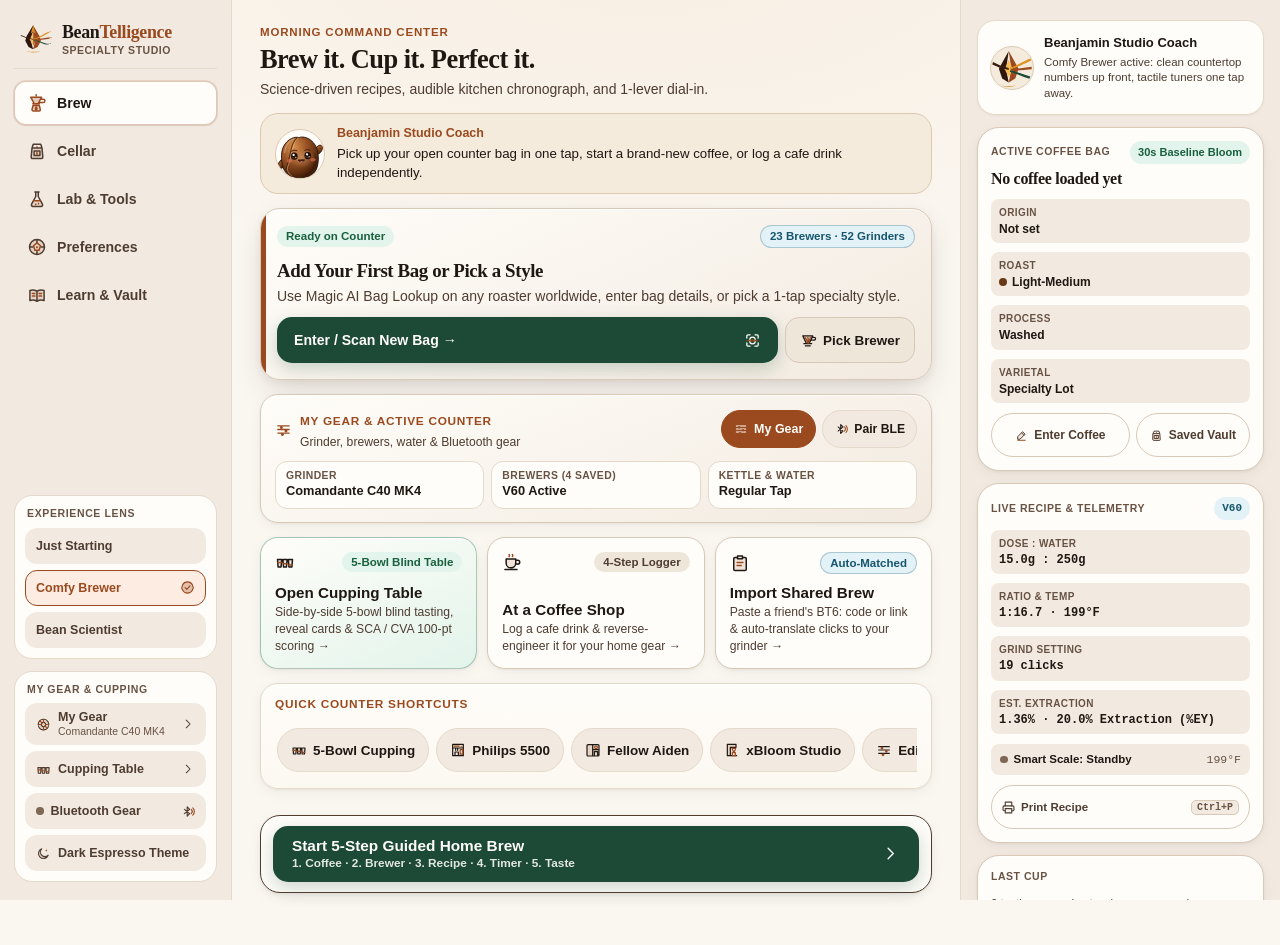
==== commit 5aa781df: "v7.5: Research-calibrated recipe physics overhaul + effortless 10s Step 5 review redesign" ====
--- a/mobile/www/index.html
+++ b/mobile/www/index.html
@@ -10,19 +10,19 @@
 <meta name="apple-mobile-web-app-status-bar-style" content="black-translucent">
 <meta name="apple-mobile-web-app-title" content="BeanTelligence">
 <meta name="application-name" content="BeanTelligence">
-<meta name="description" content="BeanTelligence v7.3 — Specialty coffee studio, guided audible kitchen timer, 15-family Web Bluetooth telemetry, 5-bowl blind cupping, and Empirical Bayes palate modeling.">
+<meta name="description" content="BeanTelligence v7.5 — Research-calibrated specialty coffee recipe physics, effortless 10-second tasting review, 2-coffee blend physics, guided audible kitchen timer, 15-family Web Bluetooth telemetry, and Empirical Bayes palate modeling.">
 <meta name="referrer" content="no-referrer">
 <meta property="og:type" content="website">
 <meta property="og:site_name" content="BeanTelligence">
 <meta property="og:title" content="BeanTelligence — Specialty Coffee Science &amp; Sensory Studio">
-<meta property="og:description" content="Guided audible brew timer, 15-family Bluetooth scales &amp; smart coffee gear, 5-bowl blind cupping, and Empirical Bayes palate modeling.">
+<meta property="og:description" content="Research-calibrated brew recipes, effortless 10-second tasting review, 15-family Bluetooth scales &amp; smart coffee gear, 5-bowl blind cupping, and Empirical Bayes palate modeling.">
 <meta property="og:image" content="./icons/og-beanjamin.png">
 <meta property="og:image:width" content="1200">
 <meta property="og:image:height" content="630">
 <meta property="og:image:alt" content="Beanjamin mascot and BeanTelligence Specialty Coffee Science &amp; Sensory Studio">
 <meta name="twitter:card" content="summary_large_image">
 <meta name="twitter:title" content="BeanTelligence — Specialty Coffee Science &amp; Sensory Studio">
-<meta name="twitter:description" content="Guided audible brew timer, Bluetooth scales &amp; smart coffee gear, and 5-bowl blind cupping.">
+<meta name="twitter:description" content="Research-calibrated brew recipes, Bluetooth scales &amp; smart coffee gear, and effortless tasting dial-in.">
 <meta name="twitter:image" content="./icons/og-beanjamin.png">
 <link rel="manifest" href="./manifest.webmanifest">
 <link rel="apple-touch-icon" sizes="180x180" href="./icons/icon-180.png">
@@ -30,7 +30,7 @@
 <link rel="icon" type="image/png" sizes="192x192" href="./icons/icon-192.png">
 <link rel="icon" type="image/png" sizes="64x64" href="./icons/icon-64.png">
 <link rel="shortcut icon" href="./icons/icon-192.png">
-<title>BeanTelligence v7.3 — Specialty Coffee Science &amp; Sensory Studio</title>
+<title>BeanTelligence v7.5 — Specialty Coffee Science &amp; Sensory Studio</title>
 <link rel="stylesheet" href="./styles.css">
 
 </head>
--- a/mobile/www/styles.css
+++ b/mobile/www/styles.css
@@ -3895,6 +3895,110 @@
 textarea:focus-visible {
   outline: 2.5px solid var(--focus-ring);
   outline-offset: 2px;
+}
+
+/* ==================== v7.4 MY GEAR THERMAL PILLS & DESKTOP ASIDE BLEND META ==================== */
+.bt-gear-thermal-group {
+  display: flex;
+  flex-direction: column;
+  gap: 7px;
+  width: 100%;
+  min-width: 0;
+  max-width: 100%;
+  box-sizing: border-box;
+}
+
+.bt-gear-thermal-label {
+  font-size: 0.72rem;
+  font-weight: 800;
+  letter-spacing: 0.055em;
+  text-transform: uppercase;
+  color: var(--ink-muted);
+}
+
+.bt-gear-pill-row {
+  display: flex;
+  align-items: center;
+  flex-wrap: wrap;
+  gap: 7px;
+  width: 100%;
+  min-width: 0;
+}
+
+.bt-gear-thermal-pill {
+  min-height: 44px;
+  padding: 7px 13px;
+  border-radius: var(--r-pill, 9999px);
+  border: 1.5px solid var(--line);
+  background: var(--surface);
+  color: var(--ink);
+  font-family: var(--font-sans);
+  font-size: 0.8rem;
+  font-weight: 700;
+  line-height: 1.25;
+  display: inline-flex;
+  align-items: center;
+  justify-content: center;
+  gap: 5px;
+  white-space: nowrap;
+  cursor: pointer;
+  box-shadow: var(--shadow-xs);
+  transition: border-color 0.14s ease, background-color 0.14s ease, color 0.14s ease, transform 0.12s var(--spring-snappy);
+  box-sizing: border-box;
+}
+
+.bt-gear-thermal-pill:hover:not(:disabled):not(.is-active):not([aria-pressed="true"]) {
+  border-color: var(--accent);
+  color: var(--accent);
+  background: var(--accent-soft);
+}
+
+.bt-gear-thermal-pill:active:not(:disabled) {
+  transform: scale(0.97);
+}
+
+.bt-gear-thermal-pill.is-active,
+.bt-gear-thermal-pill[aria-pressed="true"] {
+  background: var(--primary);
+  border-color: var(--primary);
+  color: var(--primary-ink);
+}
+
+.bt-aside-blend-meta {
+  display: flex;
+  flex-direction: column;
+  gap: 3px;
+  padding: 7px 9px;
+  border-radius: 11px;
+  background: var(--accent-soft);
+  border: 1px solid var(--accent-border);
+  color: var(--accent);
+  font-size: 0.74rem;
+  font-weight: 700;
+  line-height: 1.32;
+  overflow-wrap: anywhere;
+}
+
+.bt-aside-temp-pill {
+  display: inline-flex;
+  align-items: center;
+  gap: 4px;
+  padding: 3px 8px;
+  border-radius: var(--r-pill, 9999px);
+  background: var(--science-bg);
+  border: 1px solid var(--science-border);
+  color: var(--science);
+  font-family: var(--font-mono);
+  font-variant-numeric: tabular-nums;
+  font-size: 0.71rem;
+  font-weight: 800;
+  line-height: 1.25;
+}
+
+@media (prefers-reduced-motion: reduce) {
+  .bt-gear-thermal-pill {
+    transition: none !important;
+  }
 }
 
 @media print {
@@ -4117,7 +4221,10 @@
   .bt-step5-saved-banner,
   .bt-cupping-compare-table th,
   .bt-cupping-compare-table td,
-  .bt-bean-scorecard-row {
+  .bt-bean-scorecard-row,
+  #bt-step3-blend-split-card.is-active,
+  #bt-step3-blend-split-card:has(.bt-blend-split-row),
+  .bt-journal-blend-split {
     background: #FFFFFF !important;
     background-image: none !important;
     color: #111111 !important;
@@ -8151,9 +8258,595 @@
   .bt-kettle-seg-preheat,
   .bt-phase-step,
   .bt-phase-pill,
-  .bt-phase-bar-fill {
+  .bt-phase-bar-fill,
+  .bt-blend-pct-seg-a,
+  .bt-blend-pct-seg-b,
+  #bt-door-blend-toggle,
+  #bt-timer-flow-coach {
     transition: none !important;
   }
+}
+
+/* ==================== v7.4 DOOR BLEND TOGGLE, STEP 3 WEIGHT SPLITTER, RECIPE INTEL CHIPS & FLOW COACH ==================== */
+
+/* 1. Door Compact Blend Toggle Pill */
+#bt-door-blend-toggle,
+.bt-door-blend-toggle {
+  display: inline-flex;
+  align-items: center;
+  justify-content: center;
+  flex-wrap: wrap;
+  gap: 6px;
+  min-height: 44px;
+  max-width: 100%;
+  min-width: 0;
+  padding: 7px 13px;
+  border-radius: var(--r-pill, 9999px);
+  border: 1px dashed var(--line-strong);
+  background: var(--surface);
+  color: var(--ink-secondary);
+  font-family: var(--font-sans);
+  font-size: 0.8rem;
+  font-weight: 700;
+  line-height: 1.25;
+  text-align: center;
+  white-space: normal;
+  overflow-wrap: anywhere;
+  cursor: pointer;
+  box-shadow: var(--shadow-xs);
+  transition: border-color 0.15s ease, background-color 0.15s ease, color 0.15s ease, transform 0.12s var(--spring-snappy);
+  box-sizing: border-box;
+}
+
+#bt-door-blend-toggle:hover,
+.bt-door-blend-toggle:hover {
+  border-color: var(--accent);
+  color: var(--accent);
+  background: var(--accent-soft);
+}
+
+#bt-door-blend-toggle:active,
+.bt-door-blend-toggle:active {
+  transform: scale(0.975);
+}
+
+#bt-door-blend-toggle:focus-visible,
+.bt-door-blend-toggle:focus-visible {
+  outline: 2.5px solid var(--focus-ring);
+  outline-offset: 2px;
+}
+
+#bt-door-blend-toggle.is-active,
+#bt-door-blend-toggle[aria-pressed="true"],
+.bt-door-blend-toggle.is-active,
+.bt-door-blend-toggle[aria-pressed="true"] {
+  border-style: solid;
+  border-width: 1.5px;
+  border-color: var(--accent-border);
+  background: var(--accent-soft);
+  color: var(--accent);
+  font-weight: 800;
+}
+
+/* 2. Step 3 Under-Recipe 2-Coffee Weight & Split Controller */
+#bt-step3-blend-split-card,
+.bt-blend-split-card {
+  width: 100%;
+  max-width: 100%;
+  min-width: 0;
+  display: flex;
+  flex-direction: column;
+  gap: 8px;
+  box-sizing: border-box;
+}
+
+#bt-step3-blend-split-card.is-collapsed,
+#bt-step3-blend-split-card.is-single,
+#bt-step3-blend-split-card[data-blend="false"] {
+  flex-direction: row;
+  align-items: center;
+  justify-content: flex-start;
+  flex-wrap: wrap;
+  gap: 8px;
+  padding: 2px 0;
+  background: transparent;
+  border: none;
+  box-shadow: none;
+}
+
+.bt-blend-add-pill {
+  display: inline-flex;
+  align-items: center;
+  justify-content: center;
+  gap: 6px;
+  min-height: 44px;
+  max-width: 100%;
+  padding: 7px 14px;
+  border-radius: var(--r-pill, 9999px);
+  border: 1px dashed var(--line-strong);
+  background: var(--surface);
+  color: var(--ink-secondary);
+  font-size: 0.8rem;
+  font-weight: 700;
+  line-height: 1.25;
+  white-space: normal;
+  cursor: pointer;
+  transition: border-color 0.14s ease, background-color 0.14s ease, color 0.14s ease;
+  box-sizing: border-box;
+}
+
+.bt-blend-add-pill:hover {
+  border-color: var(--accent);
+  background: var(--accent-soft);
+  color: var(--accent);
+}
+
+#bt-step3-blend-split-card.is-active,
+#bt-step3-blend-split-card.is-blend,
+#bt-step3-blend-split-card[data-blend="true"],
+#bt-step3-blend-split-card:has(.bt-blend-split-row) {
+  display: flex;
+  flex-direction: column;
+  gap: 10px;
+  padding: 12px 13px;
+  border-radius: 16px;
+  background: var(--surface-card-grad, var(--surface));
+  border: 1.5px solid var(--accent-border);
+  box-shadow: var(--shadow-card);
+}
+
+.bt-blend-split-head {
+  display: flex;
+  align-items: center;
+  justify-content: space-between;
+  flex-wrap: wrap;
+  gap: 6px 10px;
+  min-width: 0;
+}
+
+.bt-blend-split-title {
+  font-family: var(--font-display);
+  font-size: 0.96rem;
+  font-weight: 700;
+  color: var(--ink);
+  margin: 0;
+  display: inline-flex;
+  align-items: center;
+  gap: 6px;
+}
+
+.bt-blend-pct-bar {
+  display: flex;
+  align-items: stretch;
+  width: 100%;
+  height: 10px;
+  border-radius: var(--r-pill, 9999px);
+  background: var(--track);
+  overflow: hidden;
+  gap: 2px;
+  box-sizing: border-box;
+}
+
+.bt-blend-pct-seg-a {
+  height: 100%;
+  background: var(--primary);
+  border-radius: var(--r-pill, 9999px) 2px 2px var(--r-pill, 9999px);
+  min-width: 4%;
+  transition: width 0.2s var(--spring-snappy);
+}
+
+.bt-blend-pct-seg-b {
+  height: 100%;
+  flex: 1 1 auto;
+  background: var(--accent);
+  border-radius: 2px var(--r-pill, 9999px) var(--r-pill, 9999px) 2px;
+  min-width: 4%;
+  transition: width 0.2s var(--spring-snappy);
+}
+
+.bt-blend-split-row {
+  display: grid;
+  grid-template-columns: repeat(2, minmax(0, 1fr));
+  gap: 8px;
+  width: 100%;
+  max-width: 100%;
+  min-width: 0;
+}
+
+.bt-blend-comp-box {
+  display: flex;
+  flex-direction: column;
+  justify-content: space-between;
+  gap: 7px;
+  min-width: 0;
+  max-width: 100%;
+  padding: 10px 11px;
+  border-radius: 13px;
+  background: var(--well);
+  border: 1px solid var(--line-soft, var(--line));
+  box-sizing: border-box;
+}
+
+.bt-blend-comp-box.is-a {
+  border-left: 3.5px solid var(--primary);
+}
+
+.bt-blend-comp-box.is-b {
+  border-left: 3.5px solid var(--accent);
+}
+
+.bt-blend-comp-head {
+  display: flex;
+  align-items: baseline;
+  justify-content: space-between;
+  gap: 6px;
+  min-width: 0;
+}
+
+.bt-blend-comp-tag {
+  font-size: 0.68rem;
+  font-weight: 800;
+  letter-spacing: 0.055em;
+  text-transform: uppercase;
+  color: var(--ink-muted);
+}
+
+.bt-blend-comp-box.is-a .bt-blend-comp-tag {
+  color: var(--primary);
+}
+
+:root[data-theme="dark"] .bt-blend-comp-box.is-a .bt-blend-comp-tag {
+  color: var(--leaf);
+}
+
+@media (prefers-color-scheme: dark) {
+  :root:not([data-theme="light"]) .bt-blend-comp-box.is-a .bt-blend-comp-tag {
+    color: var(--leaf);
+  }
+}
+
+.bt-blend-comp-box.is-b .bt-blend-comp-tag {
+  color: var(--accent);
+}
+
+.bt-blend-comp-name {
+  font-size: 0.85rem;
+  font-weight: 800;
+  color: var(--ink);
+  line-height: 1.25;
+  overflow-wrap: anywhere;
+}
+
+.bt-blend-comp-meta {
+  font-size: 0.72rem;
+  font-weight: 600;
+  color: var(--ink-secondary);
+  line-height: 1.3;
+  overflow-wrap: anywhere;
+}
+
+.bt-blend-step-btns {
+  display: flex;
+  align-items: center;
+  justify-content: space-between;
+  gap: 6px;
+  width: 100%;
+  min-width: 0;
+  margin-top: 2px;
+}
+
+.bt-blend-step-btns button {
+  min-width: 44px;
+  min-height: 44px;
+  padding: 0 10px;
+  border-radius: 10px;
+  border: 1px solid var(--line);
+  background: var(--surface);
+  color: var(--ink);
+  font-family: var(--font-mono);
+  font-size: 0.95rem;
+  font-weight: 800;
+  display: inline-flex;
+  align-items: center;
+  justify-content: center;
+  cursor: pointer;
+  flex: none;
+  box-shadow: var(--shadow-xs);
+  transition: border-color 0.14s ease, background-color 0.14s ease, transform 0.1s ease;
+}
+
+.bt-blend-step-btns button:hover:not(:disabled) {
+  border-color: var(--accent);
+  background: var(--accent-soft);
+  color: var(--accent);
+}
+
+.bt-blend-step-btns button:active:not(:disabled) {
+  transform: scale(0.96);
+}
+
+.bt-blend-step-btns .bt-blend-wt-readout {
+  flex: 1 1 auto;
+  min-width: 0;
+  text-align: center;
+  font-family: var(--font-mono);
+  font-variant-numeric: tabular-nums;
+  font-size: 0.92rem;
+  font-weight: 800;
+  color: var(--ink);
+  white-space: nowrap;
+}
+
+.bt-blend-presets-row {
+  display: flex;
+  align-items: center;
+  flex-wrap: wrap;
+  gap: 6px;
+  width: 100%;
+  min-width: 0;
+}
+
+.bt-blend-preset-btn {
+  min-height: 44px;
+  padding: 6px 11px;
+  border-radius: var(--r-pill, 9999px);
+  border: 1px solid var(--line);
+  background: var(--surface);
+  color: var(--ink-secondary);
+  font-family: var(--font-mono);
+  font-variant-numeric: tabular-nums;
+  font-size: 0.76rem;
+  font-weight: 800;
+  display: inline-flex;
+  align-items: center;
+  justify-content: center;
+  gap: 4px;
+  cursor: pointer;
+  white-space: nowrap;
+  transition: border-color 0.14s ease, background-color 0.14s ease, color 0.14s ease;
+  box-sizing: border-box;
+}
+
+.bt-blend-preset-btn:hover {
+  border-color: var(--accent);
+  color: var(--accent);
+}
+
+.bt-blend-preset-btn.is-active,
+.bt-blend-preset-btn[aria-pressed="true"] {
+  background: var(--primary);
+  border-color: var(--primary);
+  color: var(--primary-ink);
+}
+
+.bt-blend-actions-row {
+  display: flex;
+  align-items: center;
+  justify-content: space-between;
+  flex-wrap: wrap;
+  gap: 6px 8px;
+  width: 100%;
+  min-width: 0;
+  padding-top: 2px;
+  border-top: 1px solid var(--line-hairline);
+}
+
+@media (max-width: 460px) {
+  .bt-blend-split-row {
+    grid-template-columns: minmax(0, 1fr);
+  }
+}
+
+/* 3. Step 3 Compact Recipe Intelligence Chips */
+#bt-step3-smart-tags,
+.bt-step3-smart-tags {
+  display: flex;
+  align-items: center;
+  flex-wrap: wrap;
+  gap: 6px;
+  width: 100%;
+  max-width: 100%;
+  min-width: 0;
+  margin: 2px 0;
+  box-sizing: border-box;
+}
+
+#bt-step3-smart-tags:empty {
+  display: none;
+}
+
+.bt-recipe-intel-pill {
+  display: inline-flex;
+  align-items: center;
+  gap: 5px;
+  min-height: 28px;
+  max-width: 100%;
+  min-width: 0;
+  padding: 4px 10px;
+  border-radius: var(--r-pill, 9999px);
+  background: var(--science-bg);
+  border: 1px solid var(--science-border);
+  color: var(--science);
+  font-size: 0.74rem;
+  font-weight: 800;
+  line-height: 1.25;
+  white-space: normal;
+  overflow-wrap: anywhere;
+  box-sizing: border-box;
+}
+
+.bt-recipe-intel-pill.is-temp,
+.bt-recipe-intel-pill.is-accent {
+  background: var(--accent-soft);
+  border-color: var(--accent-border);
+  color: var(--accent);
+}
+
+.bt-recipe-intel-pill.is-warn,
+.bt-recipe-intel-pill.is-water {
+  background: var(--warn-bg);
+  border-color: rgba(133, 75, 4, 0.34);
+  color: var(--warn);
+}
+
+:root[data-theme="dark"] .bt-recipe-intel-pill.is-warn,
+:root[data-theme="dark"] .bt-recipe-intel-pill.is-water {
+  border-color: rgba(244, 188, 92, 0.36);
+}
+
+@media (prefers-color-scheme: dark) {
+  :root:not([data-theme="light"]) .bt-recipe-intel-pill.is-warn,
+  :root:not([data-theme="light"]) .bt-recipe-intel-pill.is-water {
+    border-color: rgba(244, 188, 92, 0.36);
+  }
+}
+
+.bt-recipe-intel-pill.is-good,
+.bt-recipe-intel-pill.is-palate {
+  background: var(--good-bg);
+  border-color: var(--good-border);
+  color: var(--good);
+}
+
+.bt-recipe-intel-pill.is-blend {
+  background: var(--primary-soft);
+  border-color: rgba(28, 74, 54, 0.32);
+  color: var(--primary);
+}
+
+:root[data-theme="dark"] .bt-recipe-intel-pill.is-blend {
+  border-color: rgba(122, 214, 164, 0.34);
+  color: var(--leaf);
+}
+
+@media (prefers-color-scheme: dark) {
+  :root:not([data-theme="light"]) .bt-recipe-intel-pill.is-blend {
+    border-color: rgba(122, 214, 164, 0.34);
+    color: var(--leaf);
+  }
+}
+
+/* 4. Step 4 Declining Temp Step Cue & Live Mid-Brew Flow Coach */
+.bt-timer-temp-cue {
+  display: inline-flex;
+  align-items: center;
+  gap: 5px;
+  padding: 4px 10px;
+  border-radius: var(--r-pill, 9999px);
+  background: var(--science-bg);
+  border: 1.5px solid var(--science-border);
+  color: var(--science);
+  font-family: var(--font-mono);
+  font-variant-numeric: tabular-nums;
+  font-size: 0.76rem;
+  font-weight: 800;
+  line-height: 1.25;
+  max-width: 100%;
+  white-space: normal;
+  box-sizing: border-box;
+}
+
+.bt-phase-step .bt-timer-temp-cue,
+.bt-phase-pill .bt-timer-temp-cue {
+  padding: 2px 7px;
+  font-size: 0.68rem;
+  border-width: 1px;
+}
+
+#bt-timer-flow-coach,
+.bt-timer-flow-coach {
+  display: flex;
+  align-items: flex-start;
+  justify-content: space-between;
+  gap: 10px;
+  width: 100%;
+  max-width: 100%;
+  min-width: 0;
+  padding: 10px 12px;
+  border-radius: 14px;
+  background: var(--well);
+  border: 1.5px solid var(--line);
+  color: var(--ink);
+  font-size: 0.82rem;
+  font-weight: 600;
+  line-height: 1.4;
+  box-sizing: border-box;
+  transition: background-color 0.18s ease, border-color 0.18s ease, color 0.18s ease;
+}
+
+#bt-timer-flow-coach[hidden],
+.bt-timer-flow-coach[hidden] {
+  display: none !important;
+}
+
+#bt-timer-flow-coach.is-stalling,
+.bt-timer-flow-coach.is-stalling {
+  background: var(--warn-bg);
+  border-color: var(--warn);
+  color: var(--warn);
+}
+
+#bt-timer-flow-coach.is-channeling,
+.bt-timer-flow-coach.is-channeling {
+  background: var(--bad-bg);
+  border-color: var(--bad);
+  color: var(--bad);
+}
+
+#bt-timer-flow-coach.is-ok,
+.bt-timer-flow-coach.is-ok {
+  background: var(--good-bg);
+  border-color: var(--good-border);
+  color: var(--good);
+}
+
+.bt-flow-coach-body {
+  flex: 1 1 auto;
+  min-width: 0;
+  display: flex;
+  flex-direction: column;
+  gap: 2px;
+}
+
+.bt-flow-coach-title {
+  font-size: 0.8rem;
+  font-weight: 800;
+  line-height: 1.28;
+  color: inherit;
+}
+
+.bt-flow-coach-action {
+  font-size: 0.78rem;
+  font-weight: 600;
+  line-height: 1.38;
+  color: var(--ink);
+  overflow-wrap: anywhere;
+}
+
+.bt-flow-coach-dismiss {
+  flex: none;
+  min-width: 44px;
+  min-height: 44px;
+  padding: 0 10px;
+  border-radius: 10px;
+  border: 1px solid currentColor;
+  background: transparent;
+  color: inherit;
+  font-size: 0.76rem;
+  font-weight: 800;
+  display: inline-flex;
+  align-items: center;
+  justify-content: center;
+  cursor: pointer;
+  transition: opacity 0.14s ease, transform 0.1s ease;
+}
+
+.bt-flow-coach-dismiss:hover {
+  opacity: 0.82;
+}
+
+.bt-flow-coach-dismiss:active {
+  transform: scale(0.96);
 }
 
 
@@ -11422,8 +12115,233 @@
 }
 
 @media (prefers-reduced-motion: reduce) {
-  .bt-bean-chem-strip {
+  .bt-bean-chem-strip,
+  .bt-blend-mode-pill,
+  .bt-blend-pick-btn {
     transition: none !important;
+  }
+}
+
+/* ==================== 19. v7.4 CALM 2-COFFEE BLEND ENTRY ==================== */
+#bt-step1-blend-toggle,
+.bt-blend-mode-bar {
+  display: inline-flex;
+  align-items: stretch;
+  flex-wrap: nowrap;
+  gap: 4px;
+  padding: 4px;
+  border-radius: var(--r-pill, 9999px);
+  background: var(--well);
+  border: 1px solid var(--line-soft, var(--line));
+  box-shadow: var(--shadow-well-inset);
+  max-width: 100%;
+  min-width: 0;
+  box-sizing: border-box;
+}
+
+.bt-blend-mode-pill {
+  flex: 1 1 auto;
+  min-height: 44px;
+  min-width: 0;
+  padding: 7px 14px;
+  border-radius: var(--r-pill, 9999px);
+  border: 1px solid transparent;
+  background: transparent;
+  color: var(--ink-secondary);
+  font-family: var(--font-sans);
+  font-size: 0.8rem;
+  font-weight: 700;
+  line-height: 1.2;
+  display: inline-flex;
+  align-items: center;
+  justify-content: center;
+  gap: 5px;
+  text-align: center;
+  white-space: nowrap;
+  cursor: pointer;
+  transition: background-color 0.16s ease, color 0.16s ease, border-color 0.16s ease, box-shadow 0.16s ease, transform 0.12s var(--spring-snappy);
+  box-sizing: border-box;
+}
+
+.bt-blend-mode-pill:hover:not(:disabled):not(.is-active):not([aria-pressed="true"]):not([aria-selected="true"]) {
+  color: var(--ink);
+  border-color: var(--line);
+}
+
+.bt-blend-mode-pill:active:not(:disabled) {
+  transform: scale(0.975);
+}
+
+.bt-blend-mode-pill:focus-visible {
+  outline: 2.5px solid var(--focus-ring);
+  outline-offset: 2px;
+}
+
+.bt-blend-mode-pill.is-active,
+.bt-blend-mode-pill[aria-pressed="true"],
+.bt-blend-mode-pill[aria-selected="true"] {
+  background: var(--primary);
+  border-color: var(--primary);
+  color: var(--primary-ink);
+  box-shadow: var(--shadow-xs);
+}
+
+#bt-step1-coffee-b-card,
+.bt-blend-b-card {
+  width: 100%;
+  min-width: 0;
+  max-width: 100%;
+  background: var(--surface-card-grad, var(--surface));
+  border: 1.5px solid var(--accent-border);
+  border-left: 4px solid var(--accent);
+  border-radius: 16px;
+  padding: 12px 13px;
+  box-shadow: var(--shadow-card);
+  display: flex;
+  flex-direction: column;
+  gap: 9px;
+  box-sizing: border-box;
+}
+
+#bt-step1-coffee-b-card[hidden] {
+  display: none !important;
+}
+
+.bt-blend-b-head {
+  display: flex;
+  align-items: center;
+  justify-content: space-between;
+  flex-wrap: wrap;
+  gap: 6px 8px;
+  min-width: 0;
+}
+
+.bt-blend-b-grid {
+  display: grid;
+  grid-template-columns: repeat(2, minmax(0, 1fr));
+  gap: 8px;
+  width: 100%;
+  min-width: 0;
+}
+
+.bt-blend-b-grid > .is-full {
+  grid-column: 1 / -1;
+}
+
+.bt-blend-b-field {
+  display: flex;
+  flex-direction: column;
+  gap: 3px;
+  min-width: 0;
+}
+
+.bt-blend-b-field label {
+  font-size: 0.72rem;
+  font-weight: 800;
+  letter-spacing: 0.04em;
+  text-transform: uppercase;
+  color: var(--ink-muted);
+}
+
+.bt-blend-b-field input,
+.bt-blend-b-field select {
+  width: 100%;
+  min-width: 0;
+  min-height: 44px;
+  padding: 8px 11px;
+  border-radius: 11px;
+  border: 1px solid var(--line);
+  background: var(--surface);
+  color: var(--ink);
+  font-size: 16px;
+  font-weight: 600;
+  box-sizing: border-box;
+}
+
+.bt-blend-b-field input:focus,
+.bt-blend-b-field select:focus {
+  border-color: var(--accent);
+  outline: none;
+  box-shadow: 0 0 0 3px var(--accent-glow);
+}
+
+.bt-blend-b-actions {
+  display: flex;
+  align-items: center;
+  flex-wrap: wrap;
+  gap: 7px;
+  min-width: 0;
+}
+
+.bt-blend-pick-btn {
+  min-height: 44px;
+  padding: 8px 13px;
+  border-radius: 12px;
+  border: 1.5px solid var(--accent-border);
+  background: var(--accent-soft);
+  color: var(--accent);
+  font-size: 0.8rem;
+  font-weight: 800;
+  display: inline-flex;
+  align-items: center;
+  justify-content: center;
+  gap: 6px;
+  max-width: 100%;
+  white-space: normal;
+  text-align: center;
+  cursor: pointer;
+  transition: background-color 0.14s ease, border-color 0.14s ease, transform 0.12s var(--spring-snappy);
+  box-sizing: border-box;
+}
+
+.bt-blend-pick-btn:hover {
+  border-color: var(--accent);
+}
+
+.bt-blend-pick-btn:active {
+  transform: scale(0.975);
+}
+
+.bt-blend-summary-pill {
+  display: inline-flex;
+  align-items: center;
+  flex-wrap: wrap;
+  gap: 5px 8px;
+  min-height: 32px;
+  max-width: 100%;
+  min-width: 0;
+  padding: 6px 11px;
+  border-radius: var(--r-pill, 9999px);
+  background: var(--accent-soft);
+  border: 1px solid var(--accent-border);
+  color: var(--accent);
+  font-size: 0.78rem;
+  font-weight: 700;
+  line-height: 1.32;
+  white-space: normal;
+  overflow-wrap: anywhere;
+  box-sizing: border-box;
+}
+
+.bt-blend-summary-pill strong,
+.bt-blend-summary-pill b {
+  font-weight: 800;
+}
+
+@media (max-width: 420px) {
+  #bt-step1-blend-toggle,
+  .bt-blend-mode-bar {
+    width: 100%;
+  }
+
+  .bt-blend-mode-pill {
+    padding: 6px 10px;
+    font-size: 0.76rem;
+    white-space: normal;
+  }
+
+  .bt-blend-b-grid {
+    grid-template-columns: minmax(0, 1fr);
   }
 }
 
@@ -13968,6 +14886,382 @@
     transition: none !important;
   }
 }
+
+/* ==================== v7.4 JOURNAL & PASSPORT 2-COFFEE BLEND BADGES ==================== */
+.bt-journal-blend-badge {
+  display: inline-flex;
+  align-items: center;
+  flex-wrap: wrap;
+  gap: 4px 6px;
+  padding: 4px 10px;
+  border-radius: var(--r-pill, 9999px);
+  background: var(--accent-soft);
+  border: 1px solid var(--accent-border);
+  color: var(--accent);
+  font-size: 0.74rem;
+  font-weight: 800;
+  line-height: 1.28;
+  max-width: 100%;
+  white-space: normal;
+  overflow-wrap: anywhere;
+  box-sizing: border-box;
+}
+
+.bt-journal-blend-split {
+  display: flex;
+  flex-direction: column;
+  gap: 6px;
+  width: 100%;
+  max-width: 100%;
+  min-width: 0;
+  padding: 10px 12px;
+  border-radius: 13px;
+  background: var(--well);
+  border: 1px solid var(--line-soft, var(--line));
+  box-sizing: border-box;
+}
+
+.bt-journal-blend-row {
+  display: flex;
+  align-items: baseline;
+  justify-content: space-between;
+  flex-wrap: wrap;
+  gap: 4px 10px;
+  font-size: 0.8rem;
+  line-height: 1.32;
+  color: var(--ink);
+}
+
+.bt-journal-blend-row .mono {
+  font-family: var(--font-mono);
+  font-variant-numeric: tabular-nums;
+  font-weight: 800;
+  color: var(--accent);
+}
+
+.bt-passport-intel-row {
+  display: flex;
+  align-items: center;
+  flex-wrap: wrap;
+  gap: 6px;
+  width: 100%;
+  max-width: 100%;
+  min-width: 0;
+}
+
+.bt-passport-intel-pill {
+  display: inline-flex;
+  align-items: center;
+  gap: 5px;
+  padding: 4px 9px;
+  border-radius: var(--r-pill, 9999px);
+  background: var(--science-bg);
+  border: 1px solid var(--science-border);
+  color: var(--science);
+  font-size: 0.73rem;
+  font-weight: 700;
+  line-height: 1.25;
+  max-width: 100%;
+  white-space: normal;
+  overflow-wrap: anywhere;
+  box-sizing: border-box;
+}
+
+/* ==================== v7.5 STEP 5 QUICK REVIEW REDESIGN ==================== */
+.bt-step5-quick-card {
+  gap: 12px;
+}
+
+.bt-step5-triage-block {
+  display: flex;
+  flex-direction: column;
+  gap: 7px;
+  min-width: 0;
+}
+
+/* Always 2 crisp columns on mobile & desktop so all 4 quadrants fit above the fold */
+.bt-tc-diag-grid.bt-step5-diag-v75 {
+  display: grid;
+  grid-template-columns: repeat(2, minmax(0, 1fr));
+  gap: 7px;
+}
+
+.bt-tc-diag-grid.bt-step5-diag-v75 .bt-tc-diag-card {
+  min-height: 54px;
+  padding: 9px 11px;
+  border-radius: 13px;
+  gap: 2px;
+  min-width: 0;
+}
+
+.bt-tc-diag-grid.bt-step5-diag-v75 .bt-tc-diag-card b {
+  font-size: 0.84rem;
+  line-height: 1.22;
+}
+
+.bt-tc-diag-grid.bt-step5-diag-v75 .bt-tc-diag-card span {
+  font-size: 0.72rem;
+  line-height: 1.28;
+}
+
+.bt-tc-diag-grid.bt-step5-diag-v75 .bt-tc-diag-card.is-featured-sweet {
+  grid-column: 1 / -1;
+  min-height: 50px;
+  border-color: rgba(24, 96, 62, 0.36);
+  background: linear-gradient(135deg, var(--good-bg) 0%, var(--surface) 100%);
+  flex-direction: row;
+  align-items: center;
+  justify-content: space-between;
+  flex-wrap: wrap;
+  gap: 4px 10px;
+}
+
+.bt-tc-diag-grid.bt-step5-diag-v75 .bt-tc-diag-card.is-featured-sweet b {
+  color: var(--good);
+  font-size: 0.9rem;
+}
+
+.bt-tc-diag-grid.bt-step5-diag-v75 .bt-tc-diag-card.is-featured-sweet.is-active {
+  background: var(--primary);
+  border-color: var(--primary);
+  color: var(--primary-ink);
+}
+
+.bt-tc-diag-grid.bt-step5-diag-v75 .bt-tc-diag-card.is-featured-sweet.is-active b {
+  color: var(--primary-ink);
+}
+
+.bt-tc-diag-grid.bt-step5-diag-v75 .bt-tc-diag-card.is-full-span {
+  grid-column: 1 / -1;
+  min-height: 44px;
+  padding: 7px 11px;
+  background: var(--well);
+  border-style: dashed;
+  flex-direction: row;
+  align-items: center;
+  justify-content: space-between;
+  flex-wrap: wrap;
+  gap: 3px 10px;
+}
+
+.bt-tc-diag-grid.bt-step5-diag-v75 .bt-tc-diag-card.is-full-span.is-active {
+  background: var(--accent);
+  border-style: solid;
+  border-color: var(--accent);
+  color: var(--accent-ink);
+}
+
+.bt-step5-star-compact {
+  padding: 10px 11px !important;
+  gap: 7px !important;
+}
+
+#bt-nextbrew-fix.bt-tc-hero-fix.is-compact-await {
+  padding: 11px 13px;
+  gap: 7px;
+}
+
+.bt-step5-await-row {
+  display: flex;
+  align-items: center;
+  gap: 10px;
+  min-width: 0;
+  color: var(--accent);
+}
+
+.bt-step5-primary-save-row {
+  display: flex;
+  align-items: stretch;
+  gap: 8px;
+  flex-wrap: wrap;
+  margin-top: 4px;
+  padding-top: 8px;
+  border-top: 1px solid var(--line-soft, var(--line));
+  width: 100%;
+  min-width: 0;
+  box-sizing: border-box;
+}
+
+.bt-step5-primary-save-row > .bt-tc-primary-btn {
+  flex: 1 1 200px;
+  width: auto;
+  min-height: 52px;
+}
+
+.bt-step5-primary-save-row > .bt-tc-save-home-btn {
+  flex: 0 1 auto;
+  min-height: 52px;
+  padding: 9px 15px;
+}
+
+@media (max-width: 480px) {
+  .bt-tc-diag-grid.bt-step5-diag-v75 .bt-tc-diag-card.is-featured-sweet,
+  .bt-tc-diag-grid.bt-step5-diag-v75 .bt-tc-diag-card.is-full-span {
+    flex-direction: column;
+    align-items: flex-start;
+    gap: 2px;
+  }
+
+  .bt-step5-primary-save-row {
+    flex-direction: column;
+    gap: 7px;
+  }
+
+  .bt-step5-primary-save-row > .bt-tc-primary-btn,
+  .bt-step5-primary-save-row > .bt-tc-save-home-btn {
+    width: 100%;
+    flex: 0 0 auto;
+    min-height: 48px;
+  }
+}
+
+.bt-step5-ghost-links {
+  display: flex;
+  flex-wrap: wrap;
+  align-items: center;
+  gap: 4px 12px;
+  padding-top: 2px;
+  min-width: 0;
+  max-width: 100%;
+}
+
+.bt-step5-ghost-link {
+  display: inline-flex;
+  align-items: center;
+  gap: 4px;
+  min-height: 36px;
+  padding: 4px 2px;
+  border: 0;
+  background: transparent;
+  color: var(--ink-secondary);
+  font-size: 0.77rem;
+  font-weight: 700;
+  text-decoration: underline;
+  text-underline-offset: 3px;
+  text-decoration-color: var(--line-strong, var(--line));
+  cursor: pointer;
+  max-width: 100%;
+  white-space: normal;
+  text-align: left;
+  overflow-wrap: anywhere;
+  transition: color 0.14s ease, text-decoration-color 0.14s ease;
+}
+
+.bt-step5-ghost-link:hover,
+.bt-step5-ghost-link:focus-visible {
+  color: var(--accent);
+  text-decoration-color: var(--accent);
+}
+
+/* Progressive Disclosure Drawers (Flavor Notes & Balance Map/R2) */
+.bt-step5-drawer {
+  background: var(--surface);
+  border: 1px solid var(--line-soft, var(--line));
+  border-radius: var(--r-lg, 18px);
+  box-shadow: var(--shadow-xs);
+  overflow: hidden;
+  min-width: 0;
+  max-width: 100%;
+  box-sizing: border-box;
+}
+
+.bt-step5-drawer[open] {
+  border-color: var(--line-strong, var(--line));
+}
+
+.bt-step5-drawer-summary {
+  list-style: none;
+  display: flex;
+  align-items: center;
+  justify-content: space-between;
+  gap: 10px;
+  min-height: 52px;
+  padding: 10px 14px;
+  cursor: pointer;
+  user-select: none;
+  color: var(--ink);
+  transition: background-color 0.14s ease;
+}
+
+.bt-step5-drawer-summary::-webkit-details-marker {
+  display: none;
+}
+
+.bt-step5-drawer-summary:hover {
+  background: var(--bg-subtle);
+}
+
+.bt-step5-drawer-summary::after {
+  content: "+";
+  flex: none;
+  width: 24px;
+  height: 24px;
+  border-radius: 999px;
+  background: var(--well);
+  color: var(--ink-secondary);
+  font-family: var(--font-mono);
+  font-size: 1rem;
+  font-weight: 700;
+  display: inline-flex;
+  align-items: center;
+  justify-content: center;
+}
+
+.bt-step5-drawer[open] > .bt-step5-drawer-summary::after {
+  content: "\2212";
+  background: var(--accent-soft);
+  color: var(--accent);
+}
+
+.bt-step5-drawer-title {
+  display: flex;
+  flex-direction: column;
+  gap: 1px;
+  min-width: 0;
+  flex: 1;
+}
+
+.bt-step5-drawer-title b {
+  font-size: 0.86rem;
+  font-weight: 800;
+  color: var(--ink);
+  line-height: 1.25;
+}
+
+.bt-step5-drawer-title span {
+  font-size: 0.74rem;
+  color: var(--ink-secondary);
+  line-height: 1.3;
+}
+
+.bt-step5-drawer-body {
+  padding: 2px 13px 14px;
+  display: flex;
+  flex-direction: column;
+  gap: 10px;
+  border-top: 1px solid var(--line-hairline, var(--line-soft));
+  min-width: 0;
+}
+
+.bt-step5-mode-footer {
+  display: flex;
+  flex-direction: column;
+  gap: 7px;
+  padding: 11px 13px;
+  border-radius: var(--r-lg, 18px);
+  background: var(--well);
+  border: 1px solid var(--line-soft, var(--line));
+  min-width: 0;
+  max-width: 100%;
+  box-sizing: border-box;
+}
+
+@media (max-width: 350px) {
+  .bt-tc-diag-grid.bt-step5-diag-v75 {
+    grid-template-columns: minmax(0, 1fr);
+  }
+}
+
 
 
 /* ============================================================================
@@ -18451,10 +19745,169 @@
 @media (prefers-reduced-motion: reduce) {
   .bt-studio-card,
   .bt-lab-subcard,
-  .bt-lab-swap-btn {
+  .bt-lab-swap-btn,
+  .bt-palate-steer-cta {
     transition: none !important;
   }
 }
 
-
-
+/* ==================== v7.4 PALATE ACTIVE STEERING BANNER & CTA ==================== */
+.bt-palate-steer-banner {
+  display: flex;
+  align-items: center;
+  justify-content: space-between;
+  flex-wrap: wrap;
+  gap: 8px 12px;
+  width: 100%;
+  max-width: 100%;
+  min-width: 0;
+  padding: 10px 12px;
+  border-radius: 13px;
+  background: var(--good-bg);
+  border: 1px solid var(--good-border, rgba(24, 96, 62, 0.30));
+  color: var(--ink);
+  font-size: 0.8rem;
+  font-weight: 600;
+  line-height: 1.38;
+  box-sizing: border-box;
+}
+
+.bt-palate-steer-banner strong {
+  color: var(--good);
+  font-weight: 800;
+}
+
+.bt-palate-steer-cta {
+  min-height: 44px;
+  padding: 8px 14px;
+  border-radius: var(--r-pill, 9999px);
+  border: 1.5px solid var(--primary);
+  background: var(--primary);
+  color: var(--primary-ink);
+  font-size: 0.79rem;
+  font-weight: 800;
+  display: inline-flex;
+  align-items: center;
+  justify-content: center;
+  gap: 6px;
+  max-width: 100%;
+  white-space: normal;
+  text-align: center;
+  cursor: pointer;
+  transition: background-color 0.14s ease, border-color 0.14s ease, transform 0.12s var(--spring-snappy);
+  box-sizing: border-box;
+}
+
+.bt-palate-steer-cta:hover {
+  background: var(--primary-hover);
+  border-color: var(--primary-hover);
+}
+
+.bt-palate-steer-cta:active {
+  transform: scale(0.975);
+}
+
+/* ==================== v7.4 SCOPED 5-AXIS RADAR BASELINE & FILTER BAR ==================== */
+.bt-radar-baseline-poly {
+  fill: rgba(104, 82, 68, 0.08);
+  stroke: var(--ink-muted, #685244);
+  stroke-width: 1.5;
+  stroke-dasharray: 4 3;
+  stroke-linejoin: round;
+  opacity: 0.8;
+  pointer-events: none;
+}
+
+:root[data-theme="dark"] .bt-radar-baseline-poly {
+  fill: rgba(245, 237, 228, 0.08);
+  stroke: var(--ink-muted, #AE9A89);
+  opacity: 0.84;
+}
+
+@media (prefers-color-scheme: dark) {
+  :root:not([data-theme="light"]) .bt-radar-baseline-poly {
+    fill: rgba(245, 237, 228, 0.08);
+    stroke: var(--ink-muted, #AE9A89);
+    opacity: 0.84;
+  }
+}
+
+.bt-radar-scope-bar {
+  display: flex;
+  align-items: center;
+  justify-content: space-between;
+  flex-wrap: wrap;
+  gap: 6px 10px;
+  width: 100%;
+  max-width: 100%;
+  min-width: 0;
+  padding: 7px 10px;
+  border-radius: 12px;
+  background: var(--accent-soft);
+  border: 1px solid var(--accent-border);
+  color: var(--accent);
+  font-size: 0.78rem;
+  font-weight: 700;
+  line-height: 1.32;
+  box-sizing: border-box;
+}
+
+.bt-radar-scope-pill {
+  display: inline-flex;
+  align-items: center;
+  gap: 5px;
+  min-width: 0;
+  overflow-wrap: anywhere;
+}
+
+.bt-radar-scope-clear {
+  min-height: 36px;
+  padding: 5px 11px;
+  border-radius: var(--r-pill, 9999px);
+  border: 1px solid var(--accent);
+  background: var(--surface);
+  color: var(--accent);
+  font-size: 0.74rem;
+  font-weight: 800;
+  white-space: nowrap;
+  cursor: pointer;
+  flex: none;
+  transition: background-color 0.14s ease, color 0.14s ease;
+}
+
+.bt-radar-scope-clear:hover {
+  background: var(--accent);
+  color: var(--accent-ink);
+}
+
+.bt-radar-legend {
+  display: flex;
+  align-items: center;
+  justify-content: center;
+  flex-wrap: wrap;
+  gap: 6px 12px;
+  font-size: 0.72rem;
+  font-weight: 700;
+  color: var(--ink-secondary);
+}
+
+.bt-radar-leg-swatch {
+  display: inline-block;
+  width: 12px;
+  height: 3px;
+  border-radius: 2px;
+  vertical-align: middle;
+  margin-right: 4px;
+}
+
+.bt-radar-leg-swatch.is-scoped {
+  background: var(--accent);
+}
+
+.bt-radar-leg-swatch.is-baseline {
+  border-top: 2px dashed var(--ink-muted);
+  height: 0;
+}
+
+
+
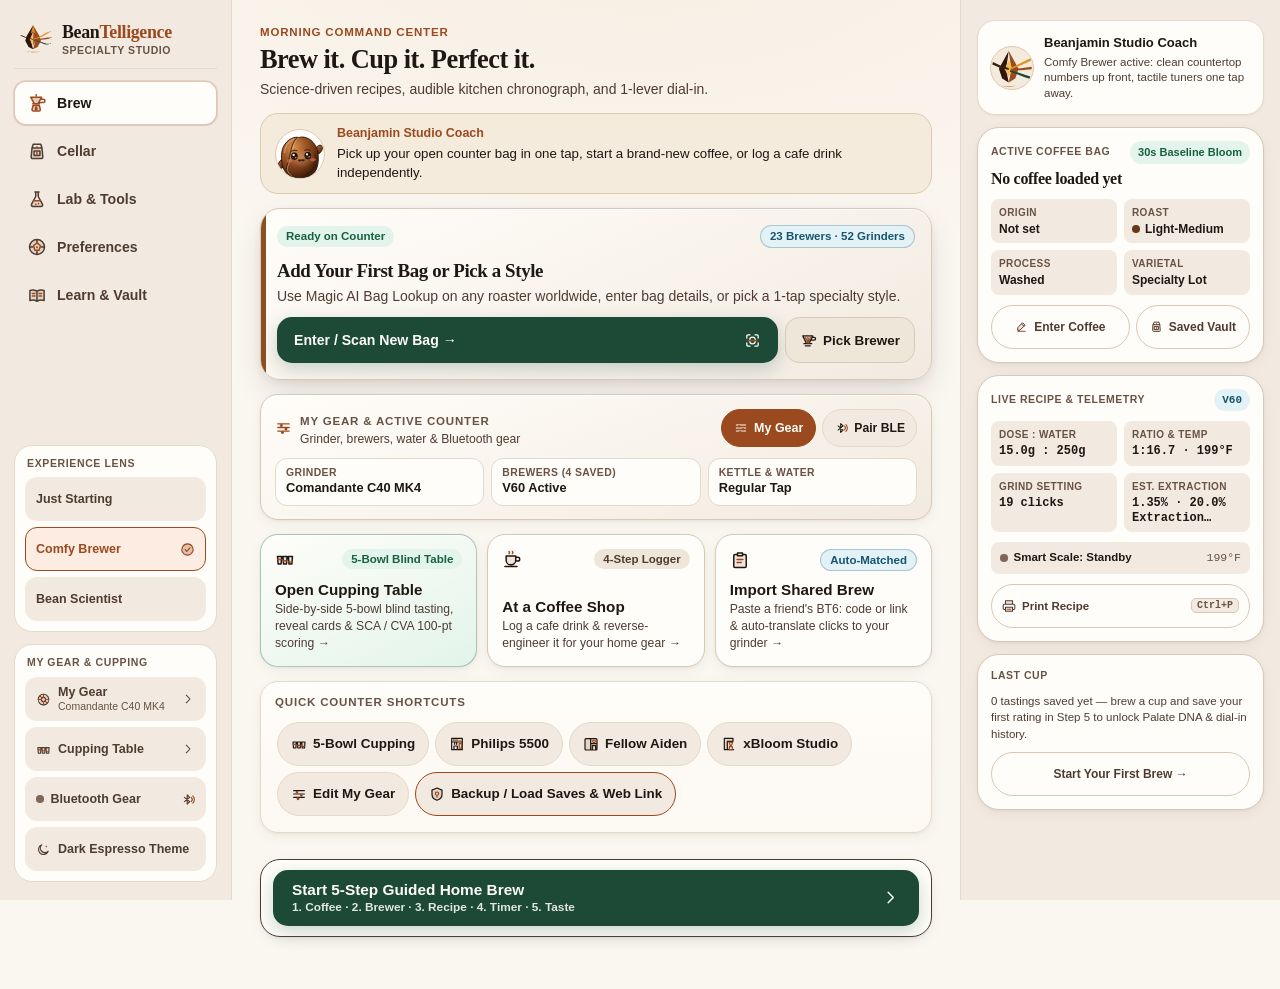
==== commit b3cbd42c: "v7.6: Full red-team security, physics, recipe UX, cellar, labs, accessibility & memory hardening" ====
--- a/mobile/www/index.html
+++ b/mobile/www/index.html
@@ -1,8 +1,9 @@
 <!doctype html>
-<html lang="en" data-theme="light" data-science-lens="hybrid" data-lens="comfy">
+<html lang="en" data-science-lens="hybrid" data-lens="comfy">
 <head>
 <meta charset="utf-8">
 <meta name="viewport" content="width=device-width, initial-scale=1, viewport-fit=cover, interactive-widget=resizes-content">
+<meta http-equiv="Content-Security-Policy" content="default-src 'self' data: blob:; script-src 'self' 'unsafe-inline'; style-src 'self' 'unsafe-inline'; img-src 'self' data: blob:; font-src 'self' data:; connect-src 'self' https: http://localhost:* http://127.0.0.1:* http://192.168.*:* http://10.*:* http://172.*:*; object-src 'none'; base-uri 'self';">
 <meta name="theme-color" id="metaThemeLight" content="#FAF6F0" media="(prefers-color-scheme: light)">
 <meta name="theme-color" id="metaThemeDark" content="#13100E" media="(prefers-color-scheme: dark)">
 <meta name="mobile-web-app-capable" content="yes">
@@ -10,7 +11,7 @@
 <meta name="apple-mobile-web-app-status-bar-style" content="black-translucent">
 <meta name="apple-mobile-web-app-title" content="BeanTelligence">
 <meta name="application-name" content="BeanTelligence">
-<meta name="description" content="BeanTelligence v7.5 — Research-calibrated specialty coffee recipe physics, effortless 10-second tasting review, 2-coffee blend physics, guided audible kitchen timer, 15-family Web Bluetooth telemetry, and Empirical Bayes palate modeling.">
+<meta name="description" content="BeanTelligence v7.6 — Research-calibrated specialty coffee recipe physics, effortless 10-second tasting review, 2-coffee blend physics, guided audible kitchen timer, 15-family Web Bluetooth telemetry, and Empirical Bayes palate modeling.">
 <meta name="referrer" content="no-referrer">
 <meta property="og:type" content="website">
 <meta property="og:site_name" content="BeanTelligence">
@@ -30,7 +31,7 @@
 <link rel="icon" type="image/png" sizes="192x192" href="./icons/icon-192.png">
 <link rel="icon" type="image/png" sizes="64x64" href="./icons/icon-64.png">
 <link rel="shortcut icon" href="./icons/icon-192.png">
-<title>BeanTelligence v7.5 — Specialty Coffee Science &amp; Sensory Studio</title>
+<title>BeanTelligence v7.6 — Specialty Coffee Science &amp; Sensory Studio</title>
 <link rel="stylesheet" href="./styles.css">
 
 </head>
@@ -102,7 +103,7 @@
 
     <div class="bt-workspace" id="workspace-grid">
       <main id="mount" tabindex="-1"></main>
-      <div id="detail-pane" aria-label="Selected Detail Inspector"></div>
+      <div id="detail-pane" role="region" aria-label="Selected Detail Inspector"></div>
     </div>
 
     <div id="cta-shelf" class="bt-cta-shelf" hidden></div>
@@ -114,7 +115,7 @@
 </div>
 
 <div id="sheet-backdrop" hidden aria-hidden="true"></div>
-<section id="sheet" role="dialog" aria-modal="true" aria-labelledby="sheet-title" data-detent="half" hidden>
+<section id="sheet" role="dialog" aria-modal="true" aria-labelledby="sheet-title" tabindex="-1" data-detent="half" hidden>
   <div class="bt-sheet-grab-zone" id="sheet-grab-zone" aria-hidden="true">
     <span class="bt-sheet-grab-pill"></span>
   </div>
--- a/mobile/www/styles.css
+++ b/mobile/www/styles.css
@@ -72,7 +72,9 @@
   --warn: #854B04;
   --warn-bg: #FEF1D6;
   --bad: #9E211D;
+  --bad-ink: #8E1F1F;
   --bad-bg: #FDE8E7;
+  --bad-border: rgba(158, 33, 29, 0.28);
   --alert: #9E211D;
   --alert-bg: #FDE8E7;
   --info: #16556E;
@@ -104,6 +106,9 @@
   --r3: #8B5022;
   --r4: #693917;
   --r5: #3E2211;
+  --bag-roast-color: var(--roast-3);
+  --bag-roast-col: var(--bag-roast-color);
+  --ph-ring-col: var(--gold);
 
   /* Brand Mark ("The Refracting Prism Drop") */
   --bt-prism-left: #2E160B;
@@ -187,6 +192,17 @@
   --tap-min: 44px;
   --tap-comfy: 48px;
   --tap-cockpit: 56px;
+
+  /* Canonical Stacking Ladder & Shell Dimensions */
+  --dock-h: 64px;
+  --z-loupe: 34;
+  --z-chrome: 35;
+  --z-rail: 36;
+  --z-dock: 38;
+  --z-sheet-backdrop: 60;
+  --z-sheet: 65;
+  --z-keypad: 80;
+  --z-toast: 120;
 }
 
 @media (prefers-color-scheme: dark) {
@@ -253,7 +269,10 @@
     --warn: #F4BC5C;
     --warn-bg: #33230B;
     --bad: #F68580;
+    --bad-ink: #FFD5D3;
     --bad-bg: #381615;
+    --bad-border: rgba(246, 133, 128, 0.34);
+    --ph-ring-col: #F2AE4B;
     --alert: #F68580;
     --alert-bg: #381615;
     --info: #6EC6E6;
@@ -375,7 +394,10 @@
   --warn: #F4BC5C;
   --warn-bg: #33230B;
   --bad: #F68580;
+  --bad-ink: #FFD5D3;
   --bad-bg: #381615;
+  --bad-border: rgba(246, 133, 128, 0.34);
+  --ph-ring-col: #F2AE4B;
   --alert: #F68580;
   --alert-bg: #381615;
   --info: #6EC6E6;
@@ -458,7 +480,7 @@
   min-height: 100dvh;
   background-color: var(--bg);
   background-image: var(--bg-stage-radial);
-  background-attachment: fixed;
+  background-repeat: no-repeat;
   color: var(--ink);
   font-family: var(--font-sans);
   font-size: var(--text-base);
@@ -534,6 +556,7 @@
   margin: -1px;
   overflow: hidden;
   clip: rect(0, 0, 0, 0);
+  clip-path: inset(50%);
   white-space: nowrap;
   border: 0;
 }
@@ -624,7 +647,7 @@
 .bt-ep-verified {
   background: var(--good-bg);
   color: var(--good);
-  border-color: rgba(24, 96, 62, 0.24);
+  border-color: var(--good-border);
 }
 .bt-ep-research {
   background: var(--science-bg);
@@ -639,7 +662,7 @@
 .bt-ep-myth {
   background: var(--bad-bg);
   color: var(--bad);
-  border-color: rgba(158, 33, 29, 0.24);
+  border-color: var(--bad-border);
 }
 
 /* ==================== REDUCED MOTION & FORCED COLORS GUARDS ==================== */
@@ -660,6 +683,15 @@
   .bt-logo-svg,
   .bt-wordmark-svg {
     forced-color-adjust: none;
+  }
+  :focus-visible,
+  input:focus-visible,
+  select:focus-visible,
+  textarea:focus-visible,
+  button:focus-visible,
+  .bt-chart-surface:focus-visible {
+    outline: 2px solid Highlight !important;
+    outline-offset: 2px;
   }
 }
 /* ==========================================================================
@@ -854,22 +886,22 @@
   display: none;
 }
 
-/* Clean 52px Mobile Top Chrome (<1024px) */
+/* Clean Mobile Top Chrome (<1024px) */
 #top-chrome {
   position: sticky;
   top: 0;
-  z-index: 35;
+  z-index: var(--z-chrome, 35);
   display: flex;
   align-items: center;
   justify-content: space-between;
-  gap: 6px;
+  gap: 4px;
   width: 100%;
   min-width: 0;
   max-width: 100%;
   box-sizing: border-box;
-  padding: var(--safe-top) calc(10px + var(--safe-right)) 0 calc(10px + var(--safe-left));
-  height: calc(52px + var(--safe-top));
-  min-height: calc(52px + var(--safe-top));
+  padding: var(--safe-top) calc(8px + var(--safe-right)) 0 calc(8px + var(--safe-left));
+  height: calc(56px + var(--safe-top));
+  min-height: calc(56px + var(--safe-top));
   background: var(--surface-glass);
   -webkit-backdrop-filter: blur(16px) saturate(1.3);
   backdrop-filter: blur(16px) saturate(1.3);
@@ -880,14 +912,14 @@
 .bt-top-right {
   display: flex;
   align-items: center;
-  gap: 5px;
+  gap: 4px;
   min-width: 0;
 }
 
 .bt-top-left {
   flex: 0 1 auto;
   overflow: hidden;
-  gap: 6px;
+  gap: 4px;
 }
 
 .bt-top-right {
@@ -901,7 +933,8 @@
   align-items: center;
   justify-content: center;
   gap: 4px;
-  min-height: 34px;
+  min-height: var(--tap-min, 44px);
+  min-width: var(--tap-min, 44px);
   padding: 0 10px 0 8px;
   border-radius: var(--r-pill);
   border: 1.5px solid var(--accent);
@@ -914,11 +947,6 @@
   box-shadow: var(--shadow-xs);
   transition: background 0.15s ease, border-color 0.15s ease, color 0.15s ease, transform 0.14s var(--spring-snappy);
 }
-.bt-top-back-btn::after {
-  content: "";
-  position: absolute;
-  inset: -5px -2px;
-}
 .bt-top-back-btn .bt-ico {
   color: var(--accent);
 }
@@ -934,9 +962,10 @@
 .bt-top-brand {
   display: inline-flex;
   align-items: center;
+  justify-content: center;
   gap: 6px;
-  min-height: 44px;
-  min-width: 0;
+  min-height: var(--tap-min, 44px);
+  min-width: var(--tap-min, 44px);
   padding: 4px 4px 4px 2px;
   border-radius: var(--r-sm);
   border: 0;
@@ -968,48 +997,49 @@
 }
 @media (max-width: 640px) {
   #top-chrome {
-    padding-left: calc(8px + var(--safe-left));
-    padding-right: calc(8px + var(--safe-right));
-    gap: 4px;
+    padding-left: calc(6px + var(--safe-left));
+    padding-right: calc(6px + var(--safe-right));
+    gap: 3px;
   }
   .bt-top-left {
     flex: 0 0 auto;
-    gap: 4px;
+    gap: 3px;
   }
   .bt-top-brand {
     flex: 0 0 auto;
-    padding: 4px 2px;
+    padding: 0;
+    min-width: var(--tap-min, 44px);
+    min-height: var(--tap-min, 44px);
   }
   .bt-top-brand-mark {
-    width: 28px;
-    height: 28px;
+    width: 26px;
+    height: 26px;
   }
   .bt-top-brand-name {
     display: none;
   }
   .bt-top-back-btn {
-    padding: 0 7px;
+    padding: 0 8px;
     font-size: 11px;
-    height: 36px;
-    min-height: 36px;
+    min-height: var(--tap-min, 44px);
+    min-width: var(--tap-min, 44px);
     gap: 3px;
   }
   .bt-top-right {
-    gap: 4px;
+    gap: 3px;
     flex: 0 1 auto;
     min-width: 0;
   }
   .bt-lens-seg button {
-    min-width: 0;
-    min-height: 32px;
-    padding: 4px 6px;
-    font-size: 10.5px;
+    min-width: var(--tap-min, 44px);
+    min-height: var(--tap-min, 44px);
+    padding: 0 6px;
+    font-size: 11px;
   }
   .bt-gear-btn {
-    height: 36px;
-    min-height: 36px;
-    min-width: 0;
-    padding: 0 6px;
+    min-height: var(--tap-min, 44px);
+    min-width: var(--tap-min, 44px);
+    padding: 0 8px;
     font-size: 11px;
     gap: 4px;
     flex: 0 0 auto;
@@ -1022,30 +1052,29 @@
     display: inline;
   }
   #top-ble-pill {
-    height: 36px;
-    min-height: 36px;
-    min-width: 36px;
+    min-height: var(--tap-min, 44px);
+    min-width: var(--tap-min, 44px);
     padding: 0 8px;
   }
   #top-theme-btn {
-    width: 36px;
-    height: 36px;
-    min-width: 36px;
-    min-height: 36px;
+    width: var(--tap-min, 44px);
+    height: var(--tap-min, 44px);
+    min-width: var(--tap-min, 44px);
+    min-height: var(--tap-min, 44px);
     padding: 0;
   }
 }
 @media (max-width: 410px) {
   #top-chrome {
-    padding-left: calc(6px + var(--safe-left));
-    padding-right: calc(6px + var(--safe-right));
-    gap: 3px;
+    padding-left: calc(4px + var(--safe-left));
+    padding-right: calc(4px + var(--safe-right));
+    gap: 2px;
   }
   .bt-top-left {
-    gap: 3px;
+    gap: 2px;
   }
   .bt-top-brand {
-    padding: 4px 0;
+    padding: 0;
   }
   .bt-top-brand-mark {
     width: 24px;
@@ -1055,19 +1084,28 @@
   #top-back-btn {
     padding: 0 5px;
     gap: 2px;
-    font-size: 10.5px;
+    font-size: 11px;
+  }
+  .bt-top-left.has-back #top-back-label {
+    display: none;
   }
   .bt-top-right {
     gap: 2px;
   }
+  .bt-lens-seg {
+    padding: 1px;
+    gap: 0;
+  }
   .bt-lens-seg button {
-    padding: 4px 4.5px;
-    font-size: 10px;
+    padding: 0 3px;
+    font-size: 10.5px;
+    min-width: var(--tap-min, 44px);
+    min-height: var(--tap-min, 44px);
   }
   .bt-gear-btn,
   #top-ble-pill {
-    padding: 0 5px;
-    gap: 3px;
+    padding: 0 4px;
+    gap: 2px;
   }
 }
 @media (max-width: 390px) {
@@ -1075,42 +1113,41 @@
     display: none;
   }
   .bt-lens-seg button {
-    padding: 3px 4px;
-    font-size: 10px;
+    padding: 0 2px;
+    font-size: 10.5px;
   }
   .bt-top-back-btn,
   #top-back-btn {
-    padding: 0 5px;
-    height: 36px;
-    min-height: 36px;
+    padding: 0 4px;
+    min-height: var(--tap-min, 44px);
+    min-width: var(--tap-min, 44px);
   }
   #top-gear-pill,
   .bt-gear-btn,
   #top-ble-pill {
-    height: 36px;
-    min-height: 36px;
-    min-width: 36px;
-    padding: 0 6px;
+    min-height: var(--tap-min, 44px);
+    min-width: var(--tap-min, 44px);
+    padding: 0 5px;
   }
   #top-theme-btn {
-    width: 36px;
-    height: 36px;
-    min-width: 36px;
-    min-height: 36px;
+    width: var(--tap-min, 44px);
+    height: var(--tap-min, 44px);
+    min-width: var(--tap-min, 44px);
+    min-height: var(--tap-min, 44px);
   }
 }
 
 .bt-link-btn {
   background: transparent;
   border: 0;
-  padding: 4px 2px;
+  padding: 6px 4px;
   cursor: pointer;
   font: inherit;
   color: var(--accent);
   display: inline-flex;
   align-items: center;
   gap: 4px;
-  min-height: 28px;
+  min-height: var(--tap-min, 44px);
 }
 .bt-link-btn:hover {
   text-decoration: underline;
@@ -1131,8 +1168,8 @@
 
 .bt-lens-seg button {
   position: relative;
-  min-height: 30px;
-  min-width: 38px;
+  min-height: var(--tap-min, 44px);
+  min-width: var(--tap-min, 44px);
   padding: 0 8px;
   border: 0;
   border-radius: var(--r-pill);
@@ -1143,12 +1180,6 @@
   white-space: nowrap;
   transition: background 0.16s var(--spring-snappy), color 0.16s ease, box-shadow 0.16s ease;
 }
-/* >= 44px vertical touch hit-slop */
-.bt-lens-seg button::after {
-  content: "";
-  position: absolute;
-  inset: -7px 0;
-}
 .bt-lens-seg button[aria-pressed="true"] {
   background: var(--surface);
   color: var(--ink);
@@ -1168,8 +1199,8 @@
   align-items: center;
   justify-content: center;
   gap: 4px;
-  min-height: 36px;
-  min-width: 36px;
+  min-height: var(--tap-min, 44px);
+  min-width: var(--tap-min, 44px);
   padding: 0 8px;
   border-radius: var(--r-pill);
   border: 1px solid var(--line-soft);
@@ -1180,16 +1211,10 @@
   white-space: nowrap;
   transition: background 0.16s ease, border-color 0.16s ease, transform 0.14s var(--spring-snappy);
 }
-.bt-chrome-pill::after,
-.bt-icon-btn::after {
-  content: "";
-  position: absolute;
-  inset: -4px;
-}
 .bt-icon-btn {
   padding: 0;
-  width: 36px;
-  height: 36px;
+  width: var(--tap-min, 44px);
+  height: var(--tap-min, 44px);
 }
 .bt-chrome-pill:hover,
 .bt-icon-btn:hover {
@@ -1317,7 +1342,7 @@
   left: 0;
   right: 0;
   bottom: 0;
-  z-index: 38;
+  z-index: var(--z-dock, 38);
   display: grid;
   grid-template-columns: repeat(5, minmax(0, 1fr));
   gap: 2px;
@@ -1326,8 +1351,8 @@
   max-width: 100%;
   box-sizing: border-box;
   padding: 2px calc(6px + var(--safe-right)) var(--safe-bottom) calc(6px + var(--safe-left));
-  height: calc(64px + var(--safe-bottom));
-  min-height: calc(64px + var(--safe-bottom));
+  height: calc(var(--dock-h, 64px) + var(--safe-bottom));
+  min-height: calc(var(--dock-h, 64px) + var(--safe-bottom));
   background: var(--surface);
   border-top: 1px solid var(--line-soft);
   box-shadow: var(--shadow-dock);
@@ -1410,7 +1435,7 @@
     background: var(--bg-subtle);
     border-right: 1px solid var(--line-soft);
     overflow-y: auto;
-    z-index: 36;
+    z-index: var(--z-rail, 36);
   }
 
   .bt-rail-top-group,
@@ -1514,7 +1539,7 @@
     justify-content: space-between;
     gap: 8px;
     width: 100%;
-    min-height: 36px;
+    min-height: var(--tap-min, 44px);
     padding: 6px 10px;
     border-radius: var(--r-sm);
     border: 1px solid transparent;
@@ -1561,7 +1586,7 @@
     align-items: center;
     gap: 8px;
     width: 100%;
-    min-height: 40px;
+    min-height: var(--tap-min, 44px);
     padding: 7px 12px;
     border-radius: var(--r-pill);
     border: 1.5px solid var(--accent);
@@ -1636,10 +1661,10 @@
   display: inline-flex;
   align-items: center;
   justify-content: center;
-  width: 30px;
-  height: 30px;
-  min-width: 30px;
-  min-height: 30px;
+  width: var(--tap-min, 44px);
+  height: var(--tap-min, 44px);
+  min-width: var(--tap-min, 44px);
+  min-height: var(--tap-min, 44px);
   padding: 0;
   border-radius: 50%;
   border: 1px solid var(--line-soft);
@@ -1648,12 +1673,6 @@
   flex: 0 0 auto;
   transition: background 0.15s ease, color 0.15s ease, border-color 0.15s ease;
 }
-.bt-trail-home::after,
-.bt-trail-back::after {
-  content: "";
-  position: absolute;
-  inset: -7px -3px;
-}
 .bt-trail-home:hover,
 .bt-trail-back:hover {
   border-color: var(--accent);
@@ -1666,9 +1685,10 @@
   display: inline-flex;
   align-items: center;
   justify-content: center;
-  gap: 4px;
-  min-height: 30px;
-  padding: 0 7px;
+  gap: 5px;
+  min-height: var(--tap-min, 44px);
+  min-width: var(--tap-min, 44px);
+  padding: 0 9px;
   border-radius: var(--r-pill);
   border: 1px solid transparent;
   background: transparent;
@@ -1678,19 +1698,14 @@
   white-space: nowrap;
   transition: background 0.16s var(--spring-snappy), color 0.16s ease, border-color 0.16s ease;
 }
-.bt-trail-step::after {
-  content: "";
-  position: absolute;
-  inset: -7px 0;
-}
 .bt-trail-num {
-  width: 16px;
-  height: 16px;
+  width: 18px;
+  height: 18px;
   border-radius: 50%;
   background: var(--track);
   color: var(--ink-secondary);
   font-family: var(--font-mono);
-  font-size: 10px;
+  font-size: 10.5px;
   font-weight: 700;
   display: inline-flex;
   align-items: center;
@@ -1719,28 +1734,29 @@
 
 @media (max-width: 420px) {
   .bt-trail-bar {
-    gap: 2px;
+    gap: 3px;
     padding: 3px 4px;
-    font-size: 10.2px;
+    font-size: 11px;
   }
   .bt-trail-home,
   .bt-trail-back {
-    width: 24px;
-    height: 26px;
-    min-width: 24px;
-    min-height: 26px;
+    width: var(--tap-min, 44px);
+    height: var(--tap-min, 44px);
+    min-width: var(--tap-min, 44px);
+    min-height: var(--tap-min, 44px);
   }
   .bt-trail-step {
-    flex: 1 1 auto;
-    min-width: 0;
-    padding: 0 4px;
-    font-size: 10.2px;
-    gap: 2px;
+    flex: 0 0 auto;
+    min-width: var(--tap-min, 44px);
+    min-height: var(--tap-min, 44px);
+    padding: 0 8px;
+    font-size: 11px;
+    gap: 4px;
   }
   .bt-trail-num {
-    width: 14px;
-    height: 14px;
-    font-size: 9px;
+    width: 17px;
+    height: 17px;
+    font-size: 10.5px;
   }
 }
 
@@ -2098,7 +2114,7 @@
 #sheet-backdrop {
   position: fixed;
   inset: 0;
-  z-index: 60;
+  z-index: var(--z-sheet-backdrop, 60);
   background: var(--backdrop-scrim);
   -webkit-backdrop-filter: blur(4px);
   backdrop-filter: blur(4px);
@@ -2116,7 +2132,7 @@
   left: 0;
   right: 0;
   bottom: 0;
-  z-index: 65;
+  z-index: var(--z-sheet, 65);
   display: flex;
   flex-direction: column;
   max-height: calc(94dvh - var(--safe-top));
@@ -2234,7 +2250,7 @@
 /* ==================== 5. HOLD-TO-X-RAY LOUPE & TOAST HOST ==================== */
 #xray-loupe {
   position: fixed;
-  z-index: 85;
+  z-index: 90;
   max-width: min(360px, calc(100vw - 24px));
   padding: 12px 14px;
   border-radius: var(--r-md);
@@ -2277,7 +2293,7 @@
   left: 50%;
   bottom: calc(134px + var(--safe-bottom));
   transform: translateX(-50%);
-  z-index: 9600;
+  z-index: var(--z-toast, 120);
   display: flex;
   flex-direction: column;
   align-items: center;
@@ -2361,25 +2377,36 @@
 .bt-badge.sci  { background: var(--science-bg); color: var(--science); }
 
 .bt-seg-bar {
-  display: flex;
-  align-items: center;
+  display: inline-flex;
+  align-items: center;
+  width: 100%;
+  min-width: 0;
+  max-width: 100%;
   gap: 3px;
   padding: 3px;
-  border-radius: var(--r-pill);
+  border-radius: 13px;
   background: var(--well);
   box-shadow: var(--shadow-well-inset);
 }
 .bt-seg-bar > button {
   flex: 1 1 0;
-  min-height: 38px;
-  padding: 4px 10px;
+  min-width: 0;
+  min-height: var(--tap-min, 44px);
+  padding: 5px 8px;
   border: 0;
-  border-radius: var(--r-pill);
+  border-radius: 10px;
   background: transparent;
   color: var(--ink-muted);
-  font-size: 12.5px;
+  font-size: 0.8rem;
   font-weight: 700;
-  transition: background 0.15s ease, color 0.15s ease;
+  display: inline-flex;
+  align-items: center;
+  justify-content: center;
+  gap: 5px;
+  white-space: nowrap;
+  overflow: hidden;
+  text-overflow: ellipsis;
+  transition: background-color 0.15s ease, color 0.15s ease, box-shadow 0.15s ease;
 }
 .bt-seg-bar > button[aria-pressed="true"],
 .bt-seg-bar > button.is-active {
@@ -2394,8 +2421,8 @@
   align-items: center;
   justify-content: center;
   gap: 8px;
-  min-height: 44px;
-  min-width: 44px;
+  min-height: var(--tap-min, 44px);
+  min-width: var(--tap-min, 44px);
   padding: 10px 16px;
   border-radius: var(--r-md);
   border: 1px solid var(--line);
@@ -2416,12 +2443,14 @@
   transform: scale(0.97);
 }
 .bt-btn-primary,
+.bt-btn.is-primary,
 .btn.primary {
   background: var(--primary);
   border-color: var(--primary);
   color: var(--primary-ink);
 }
 .bt-btn-primary:hover,
+.bt-btn.is-primary:hover,
 .btn.primary:hover {
   background: var(--primary-hover);
   border-color: var(--primary-hover);
@@ -2432,7 +2461,7 @@
   color: var(--accent-ink);
 }
 .bt-btn-cockpit {
-  min-height: 56px;
+  min-height: var(--tap-cockpit, 56px);
   font-size: var(--text-base);
   border-radius: var(--r-lg);
 }
@@ -2442,8 +2471,8 @@
   align-items: center;
   justify-content: center;
   gap: 6px;
-  min-height: 40px;
-  min-width: 40px;
+  min-height: var(--tap-min, 44px);
+  min-width: var(--tap-min, 44px);
   padding: 6px 13px;
   border-radius: var(--r-pill);
   border: 1px solid var(--line);
@@ -2804,7 +2833,7 @@
   position: relative;
   width: min(256px, 100%);
   aspect-ratio: 1 / 0.88;
-  touch-action: pan-y;
+  touch-action: none;
   user-select: none;
 }
 .bt-roast-svg {
@@ -2812,7 +2841,7 @@
   width: 100%;
   height: 100%;
   cursor: grab;
-  touch-action: pan-y;
+  touch-action: none;
 }
 .bt-roast-lingo {
   display: flex;
@@ -2831,7 +2860,7 @@
   display: inline-flex;
   align-items: center;
   justify-content: center;
-  min-height: 38px;
+  min-height: var(--tap-min, 44px);
   padding: 5px 11px;
   border-radius: var(--r-pill);
   border: 2px solid transparent;
@@ -3177,7 +3206,7 @@
 #keypad-host {
   position: fixed;
   inset: 0;
-  z-index: 80;
+  z-index: var(--z-keypad, 80);
   pointer-events: none;
 }
 #keypad-host.is-open {
@@ -3666,7 +3695,7 @@
 .bt-ext-phase-pin-lbl {
   fill: var(--ink-secondary);
   font-family: var(--font-sans);
-  font-size: 8px;
+  font-size: 10.5px;
   font-weight: 700;
   paint-order: stroke;
   stroke: var(--well);
@@ -4013,6 +4042,7 @@
     --bg: #FFFFFF !important;
     --bg-subtle: #FAF8F5 !important;
     --surface: #FFFFFF !important;
+    --surface-2: #FAF8F5 !important;
     --surface-elevated: #FFFFFF !important;
     --surface-card-grad: #FFFFFF !important;
     --card: #FFFFFF !important;
@@ -4020,6 +4050,7 @@
     --well: #F7F5F0 !important;
     --field: #FFFFFF !important;
     --tint: #F7F5F0 !important;
+    --track: #E5E0D8 !important;
     --ink: #111111 !important;
     --ink-primary: #111111 !important;
     --ink-secondary: #333333 !important;
@@ -4034,8 +4065,15 @@
     --primary-soft: #EDF5F1 !important;
     --good: #18603E !important;
     --good-bg: #EDF6F1 !important;
+    --good-border: #C3DDD0 !important;
     --warn: #854B04 !important;
     --warn-bg: #FEF6E4 !important;
+    --bad: #8E1F1F !important;
+    --bad-ink: #8E1F1F !important;
+    --bad-bg: #FDF2F2 !important;
+    --bad-border: #E8C4C4 !important;
+    --alert: #8E1F1F !important;
+    --alert-bg: #FEF5E7 !important;
     --science: #16556E !important;
     --science-bg: #EEF6F9 !important;
     --gold-soft: #FEF8EA !important;
@@ -4179,10 +4217,22 @@
     color: #111111 !important;
   }
 
-  /* Clean black-on-white cards with page-break guards */
+  /* Outer multi-section wrappers allow natural page flow (no clipped giant blocks) */
   .bt-card,
   .bt-card-v6,
   .bt-studio-card,
+  .bt-tc-card,
+  .bt-drill-panel {
+    background: #FFFFFF !important;
+    background-image: none !important;
+    color: #111111 !important;
+    border: 1px solid #D4CDC4 !important;
+    box-shadow: none !important;
+    break-inside: auto;
+    page-break-inside: auto;
+  }
+
+  /* Compact leaf cards, tiles & rows keep page-break guards */
   .bt-tile-v6,
   .bt-kettle-warm-card,
   .bt-step-context-strip,
@@ -4191,14 +4241,13 @@
   .bt-spec-tile-v62,
   .bt-pour-row,
   .bt-pour-step,
-  .bt-recipe-science-hero-btn,
   .bt-hero-bag-card,
   .bt-cellar-bag-card,
   .bt-bj-coach-banner,
   .bt-compare-table th,
   .bt-compare-table td,
   .bt-step3-sim-strip,
-  .bt-tc-card,
+  .bt-step3-sim-cell,
   .bt-tc-hero-fix,
   .bt-passport-card,
   .bt-passport-preview,
@@ -4213,7 +4262,6 @@
   .bt-lab-what-box,
   .bt-lab-takeaway,
   .bt-drill-drawer,
-  .bt-drill-panel,
   .bt-drill-cup-card,
   .bt-journal-breakdown-card,
   .bt-cupping-history-card,
@@ -4340,8 +4388,8 @@
 }
 
 .bt-trail-home-btn {
-  min-width: 36px;
-  min-height: 36px;
+  min-width: var(--tap-min, 44px);
+  min-height: var(--tap-min, 44px);
   padding: 0 8px;
   border-radius: var(--r-pill, 9999px);
   border: 1px solid var(--line-soft, var(--line));
@@ -4355,7 +4403,7 @@
 
 .bt-trail-step-pill {
   flex: 1 0 auto;
-  min-height: 36px;
+  min-height: var(--tap-min, 44px);
   padding: 0 9px;
   border-radius: var(--r-pill, 9999px);
   border: 1px solid transparent;
@@ -4378,7 +4426,7 @@
   background: var(--track);
   color: var(--ink-secondary);
   font-family: var(--font-mono);
-  font-size: 10px;
+  font-size: 10.5px;
   font-weight: 800;
   display: inline-flex;
   align-items: center;
@@ -4414,8 +4462,7 @@
   min-width: 0;
 }
 
-.bt-screen-kicker,
-.bt-kicker {
+.bt-screen-kicker {
   font-size: 0.72rem;
   font-weight: 800;
   text-transform: uppercase;
@@ -4425,6 +4472,10 @@
 }
 
 .bt-kicker {
+  font-size: 0.72rem;
+  font-weight: 800;
+  text-transform: uppercase;
+  letter-spacing: 0.07em;
   color: var(--ink-muted);
   margin-bottom: 0;
 }
@@ -4539,7 +4590,7 @@
 }
 
 /* ==================== 3. SINGLE-ROW PILL BARS, INPUTS & STICKY CTA ==================== */
-.bt-pill-row,
+/* Canonical .bt-pill-row lives in 02-shell-brand-tactile.css */
 .bt-action-row-1line,
 .bt-submode-strip {
   display: flex;
@@ -4553,7 +4604,6 @@
   -webkit-overflow-scrolling: touch;
   min-width: 0;
 }
-.bt-pill-row::-webkit-scrollbar,
 .bt-action-row-1line::-webkit-scrollbar,
 .bt-submode-strip::-webkit-scrollbar {
   display: none;
@@ -4620,52 +4670,14 @@
   border-color: var(--line-soft, var(--line));
 }
 
-/* Segmented Bar */
-.bt-seg-bar {
-  display: inline-flex;
-  align-items: center;
-  width: 100%;
-  min-width: 0;
-  max-width: 100%;
-  background: var(--well);
-  box-shadow: var(--shadow-well-inset);
-  border-radius: 13px;
-  padding: 3px;
-  gap: 3px;
-}
-
-.bt-seg-bar > button {
-  flex: 1 1 0;
-  min-width: 0;
-  min-height: 40px;
-  padding: 5px 8px;
-  border-radius: 10px;
-  font-size: 0.8rem;
-  font-weight: 700;
-  color: var(--ink-muted);
-  display: inline-flex;
-  align-items: center;
-  justify-content: center;
-  gap: 5px;
-  white-space: nowrap;
-  overflow: hidden;
-  text-overflow: ellipsis;
-  transition: background-color 0.15s ease, color 0.15s ease, box-shadow 0.15s ease;
-}
-
+/* Segmented Bar responsive refinement (canonical .bt-seg-bar in 02-shell-brand-tactile.css) */
 @media (max-width: 430px) {
   .bt-seg-bar > button {
-    padding: 4px 4px;
-    font-size: 0.71rem;
+    min-height: var(--tap-min, 44px);
+    padding: 4px 6px;
+    font-size: 0.72rem;
     gap: 3px;
   }
-}
-
-.bt-seg-bar > button[aria-pressed="true"],
-.bt-seg-bar > button.is-active {
-  background: var(--surface);
-  color: var(--ink);
-  box-shadow: var(--shadow-xs);
 }
 
 /* Accessible 16px Inputs & Selects (Zero iOS Zoom!) */
@@ -4687,7 +4699,7 @@
   font-weight: 600;
   line-height: 1.35;
   outline: none;
-  transition: border-color 0.15s ease, background-color 0.15s ease;
+  transition: border-color 0.15s ease, background-color 0.15s ease, box-shadow 0.15s ease;
 }
 
 .bt-select-v62 {
@@ -4708,6 +4720,14 @@
 .bt-textarea-v62:focus {
   background: var(--surface);
   border-color: var(--accent);
+}
+
+.bt-select-v62:focus-visible,
+.bt-input-v62:focus-visible,
+.bt-textarea-v62:focus-visible {
+  outline: 2px solid var(--focus, var(--accent));
+  outline-offset: 2px;
+  box-shadow: 0 0 0 3px var(--accent-glow);
 }
 
 /* Bottom-Flow Primary Save & Move Bar
@@ -5250,13 +5270,14 @@
     gap: 4px;
   }
   .bt-spec-why-pill {
-    min-height: 21px;
-    padding: 1px 6px;
-    font-size: 0.62rem;
+    min-height: 28px;
+    padding: 2px 7px;
+    font-size: 0.68rem;
   }
   .bt-spec-tune {
-    padding: 1px 6px;
-    font-size: 0.62rem;
+    min-height: 28px;
+    padding: 2px 7px;
+    font-size: 0.68rem;
   }
 }
 
@@ -5776,11 +5797,11 @@
 }
 
 .bt-timer-audio-card .bt-seg-bar > button {
-  min-height: 32px;
+  min-height: var(--tap-min, 44px);
   min-width: 0;
   width: 100%;
   padding: 0 5px;
-  font-size: 0.7rem;
+  font-size: 0.72rem;
   gap: 4px;
   justify-content: center;
   overflow: hidden;
@@ -6315,7 +6336,7 @@
     gap: 3px;
   }
   .bt-tctrl-btn {
-    min-height: 34px;
+    min-height: var(--tap-min, 44px);
   }
 }
 
@@ -6544,9 +6565,57 @@
   .bt-active-step-say {
     -webkit-line-clamp: 1;
   }
+  /* P0-26 Mobile Step 4 Timer: elevate Start/Stop transport right beneath the giant clock so wet-hand buttons are always cleanly above #bottom-dock at 375x812 */
+  .bt-timer-stage-v62 {
+    gap: 5px;
+  }
+  .bt-kettle-warm-card.is-step4-compact {
+    padding: 6px 10px;
+    gap: 6px;
+  }
+  .bt-kettle-warm-card.is-step4-compact .bt-kettle-bar-wrap {
+    display: none;
+  }
+  .bt-timer-giant-hero {
+    padding: 5px 9px 6px;
+  }
+  .bt-timer-giant-clock {
+    font-size: clamp(2.85rem, 13.5vw, 4.4rem);
+  }
+  .bt-timer-dial-rhs {
+    display: contents;
+  }
+  .bt-timer-dial-card > .bt-timer-giant-hero { order: 1; }
+  .bt-timer-dial-rhs > .bt-timer-locked-banner { order: 2; }
+  .bt-timer-dial-rhs > .bt-timer-transport-wrap { order: 3; }
+  .bt-timer-dial-card > .bt-timer-approx-grams-hero { order: 4; }
+  .bt-timer-dial-card > #bt-timer-flow-coach,
+  .bt-timer-dial-card > .bt-timer-flow-coach { order: 5; }
+  .bt-timer-dial-card > .bt-timer-agitation-cue { order: 6; }
+  .bt-timer-dial-card > .bt-timer-dial-wrap { order: 7; }
+  .bt-timer-dial-rhs > .bt-active-step-card { order: 8; }
+  .bt-timer-dial-rhs > .bt-timer-waves-card { order: 9; }
   .bt-timer-transport-subrow .bt-tctrl-btn {
-    min-height: 34px;
+    min-height: var(--tap-min, 44px);
     font-size: 0.74rem;
+  }
+  /* Mobile Step 3 fold compression: bring primary Recipe tiles up cleanly above #bottom-dock */
+  .bt-bc-root,
+  .bt-brew-shell,
+  .bt-brew-stage {
+    gap: 10px;
+  }
+  .bt-card-v6 {
+    padding: 12px;
+    gap: 9px;
+  }
+  .bt-step-context-strip {
+    padding: 6px 10px;
+    gap: 4px 8px;
+  }
+  .bt-kettle-warm-card {
+    padding: 8px 10px;
+    gap: 7px;
   }
 }
 
@@ -6658,8 +6727,8 @@
 }
 
 .bt-tctrl-btn {
-  min-height: 40px;
-  padding: 0 7px;
+  min-height: var(--tap-min, 44px);
+  padding: 0 8px;
   border-radius: 11px;
   border: 1px solid var(--line);
   background: var(--well);
@@ -6676,7 +6745,7 @@
 
 @media (min-width: 640px) {
   .bt-tctrl-btn {
-    min-height: 42px;
+    min-height: 46px;
     font-size: 0.82rem;
     padding: 0 10px;
   }
@@ -6820,8 +6889,8 @@
   display: inline-flex;
   align-items: center;
   gap: 4px;
-  min-height: 36px;
-  padding: 4px 8px;
+  min-height: var(--tap-min, 44px);
+  padding: 4px 10px;
   border-radius: var(--r-pill, 9999px);
   border: 1px solid rgba(247, 240, 232, 0.18);
   background: rgba(255, 255, 255, 0.05);
@@ -7597,9 +7666,9 @@
 }
 
 .bt-kettle-skip-btn {
-  min-height: 34px;
-  padding: 0 11px;
-  font-size: 0.74rem;
+  min-height: var(--tap-min, 44px);
+  padding: 0 12px;
+  font-size: 0.76rem;
   font-weight: 700;
 }
 
@@ -7773,7 +7842,7 @@
   align-items: center;
   justify-content: center;
   gap: 5px;
-  min-height: 40px;
+  min-height: var(--tap-min, 44px);
   padding: 6px 12px;
   border-radius: var(--r-pill, 9999px);
   border: 1px solid var(--line);
@@ -8942,8 +9011,8 @@
 }
 
 .bt-ce-vault-pill {
-  min-height: 36px;
-  padding: 0 10px;
+  min-height: var(--tap-min, 44px);
+  padding: 0 12px;
   border-radius: var(--r-pill);
   background: var(--surface);
   border: 1px solid var(--line);
@@ -9024,9 +9093,9 @@
 }
 
 .bt-ce-link-btn {
-  min-height: 24px !important;
+  min-height: var(--tap-min, 44px);
   height: auto;
-  padding: 2px 6px;
+  padding: 6px 10px;
   border-radius: 8px;
   background: transparent;
   border: none;
@@ -9119,7 +9188,7 @@
   border-radius: 13px;
   background: var(--surface);
   border: 1px solid var(--line);
-  border-left: 4px solid var(--bag-roast-col, var(--roast-3));
+  border-left: 4px solid var(--bag-roast-color, var(--bag-roast-col, var(--roast-3)));
   box-shadow: var(--shadow-xs);
   display: flex;
   flex-direction: column;
@@ -9153,7 +9222,7 @@
 }
 
 .bt-ce-bag-roaster {
-  font-size: 10px;
+  font-size: 10.5px;
   font-weight: 800;
   letter-spacing: 0.045em;
   text-transform: uppercase;
@@ -9207,8 +9276,8 @@
 
 .bt-ce-bag-brew {
   flex: 1;
-  min-height: 36px;
-  padding: 0 8px;
+  min-height: var(--tap-min, 44px);
+  padding: 0 10px;
   border-radius: 9px;
   background: var(--primary);
   color: var(--primary-ink);
@@ -9232,8 +9301,8 @@
 }
 
 .bt-ce-bag-fresh {
-  min-height: 36px;
-  padding: 0 8px;
+  min-height: var(--tap-min, 44px);
+  padding: 0 10px;
   border-radius: 9px;
   background: var(--well);
   color: var(--ink-secondary);
@@ -9320,8 +9389,8 @@
 }
 
 .bt-ce-clear-x {
-  min-width: 28px;
-  min-height: 28px;
+  min-width: 36px;
+  min-height: 36px;
   border-radius: 50%;
   background: transparent;
   border: none;
@@ -9334,8 +9403,8 @@
 
 .bt-ce-spotlight-clear {
   flex-shrink: 0;
-  min-width: 30px;
-  min-height: 30px;
+  min-width: 36px;
+  min-height: 36px;
   border-radius: 50%;
   border: 1px solid var(--line-soft, var(--line));
   background: var(--well);
@@ -9476,6 +9545,12 @@
   outline: none;
 }
 
+.bt-ce-paste-ta:focus-visible {
+  outline: 2px solid var(--focus, var(--accent));
+  outline-offset: 2px;
+  box-shadow: 0 0 0 3px var(--accent-glow);
+}
+
 .bt-ce-review-list {
   display: flex;
   flex-direction: column;
@@ -9588,7 +9663,7 @@
 
 .bt-ce-passport-cell span {
   display: block;
-  font-size: 9.5px;
+  font-size: 10.5px;
   font-weight: 800;
   text-transform: uppercase;
   letter-spacing: 0.05em;
@@ -9831,7 +9906,7 @@
 .bt-ce-chip {
   min-width: 0;
   max-width: 100%;
-  min-height: 40px;
+  min-height: var(--tap-min, 44px);
   padding: 6px 12px;
   border-radius: var(--r-pill);
   background: var(--surface);
@@ -9869,8 +9944,8 @@
 }
 
 .bt-ce-chip.is-compact {
-  min-height: 34px;
-  padding: 4px 10px;
+  min-height: 40px;
+  padding: 5px 11px;
   font-size: 11.5px;
 }
 
@@ -10169,7 +10244,7 @@
   border-radius: 14px;
   background: var(--surface);
   border: 1px solid var(--line-soft);
-  border-left: 4px solid var(--bag-roast-col, var(--roast-3));
+  border-left: 4px solid var(--bag-roast-color, var(--bag-roast-col, var(--roast-3)));
 }
 
 .bt-vault-row-v62 .bt-ce-badge {
@@ -10255,7 +10330,7 @@
 }
 
 .bt-ce-date-kicker {
-  font-size: 9.5px;
+  font-size: 10.5px;
   font-weight: 800;
   letter-spacing: 0.055em;
   text-transform: uppercase;
@@ -10677,8 +10752,8 @@
 }
 
 .bt-ce-locked-pill {
-  min-height: 34px;
-  padding: 4px 5px 4px 10px;
+  min-height: var(--tap-min, 44px);
+  padding: 4px 6px 4px 12px;
   border-radius: 999px;
   background: var(--primary);
   color: var(--primary-ink);
@@ -10723,9 +10798,10 @@
 }
 
 .bt-ce-locked-rm {
-  width: 22px;
-  height: 22px;
-  min-height: 22px !important;
+  width: 32px;
+  height: 32px;
+  min-width: 32px;
+  min-height: 32px;
   padding: 0;
   border-radius: 50%;
   background: rgba(15, 34, 25, 0.58);
@@ -10872,7 +10948,7 @@
 }
 
 .bt-ce-guide-kicker {
-  font-size: 10px;
+  font-size: 10.5px;
   font-weight: 800;
   letter-spacing: 0.08em;
   text-transform: uppercase;
@@ -11007,7 +11083,7 @@
 }
 
 .bt-ce-guide-tile-lbl {
-  font-size: 9.5px;
+  font-size: 10.5px;
   font-weight: 800;
   letter-spacing: 0.045em;
   text-transform: uppercase;
@@ -11308,7 +11384,7 @@
   gap: 4px;
   padding: 2px 7px;
   border-radius: var(--r-pill);
-  font-size: 10px;
+  font-size: 10.5px;
   font-weight: 800;
   text-transform: uppercase;
   letter-spacing: 0.04em;
@@ -11340,8 +11416,8 @@
 
 /* Crisp [ ? What's this? ] Field Meaning Trigger Pill */
 .bt-ce-help-btn {
-  min-height: 28px;
-  padding: 2px 8px;
+  min-height: 36px;
+  padding: 4px 10px;
   border-radius: var(--r-pill);
   background: var(--science-bg);
   border: 1.5px solid var(--science-border);
@@ -11387,8 +11463,8 @@
 
 /* First-Class "Don't Know" Pill Button */
 .bt-ce-dontknow-pill {
-  min-height: 34px;
-  padding: 4px 11px;
+  min-height: var(--tap-min, 44px);
+  padding: 6px 12px;
   border-radius: var(--r-pill);
   background: var(--surface);
   border: 1.5px dashed var(--edge);
@@ -12017,7 +12093,7 @@
 }
 
 button.bt-step1-pref-pill {
-  min-height: 40px;
+  min-height: var(--tap-min, 44px);
   cursor: pointer;
   transition: border-color 0.15s ease, background-color 0.15s ease;
 }
@@ -12263,6 +12339,12 @@
   border-color: var(--accent);
   outline: none;
   box-shadow: 0 0 0 3px var(--accent-glow);
+}
+
+.bt-blend-b-field input:focus-visible,
+.bt-blend-b-field select:focus-visible {
+  outline: 2px solid var(--focus, var(--accent));
+  outline-offset: 2px;
 }
 
 .bt-blend-b-actions {
@@ -12662,7 +12744,7 @@
   }
   .bt-tc-seg-btn {
     flex: 1 1 auto;
-    min-height: 40px;
+    min-height: var(--tap-min, 44px);
     padding: 6px 8px;
     font-size: 0.76rem;
     white-space: normal;
@@ -12728,8 +12810,8 @@
 }
 
 .bt-tc-pill.is-compact {
-  min-height: 38px;
-  padding: 5px 11px;
+  min-height: var(--tap-min, 44px);
+  padding: 6px 12px;
   font-size: 0.79rem;
 }
 
@@ -12807,6 +12889,7 @@
 .bt-tc-spotlight:focus-within {
   border-color: var(--focus, var(--accent));
   background: var(--surface);
+  box-shadow: 0 0 0 3px var(--accent-glow);
 }
 
 .bt-tc-spotlight input,
@@ -12836,6 +12919,12 @@
 .bt-tc-textarea:focus {
   border-color: var(--focus, var(--accent));
   background: var(--surface);
+}
+
+.bt-tc-textarea:focus-visible {
+  outline: 2px solid var(--focus, var(--accent));
+  outline-offset: 2px;
+  box-shadow: 0 0 0 3px var(--accent-glow);
 }
 
 /* ==================== 3. CARD 1: CUP COOLING TIMER (60 C) & IN-MUG RESCUE ==================== */
@@ -15305,7 +15394,8 @@
   min-width: 0;
 }
 
-.bt-kicker {
+.bt-page-hero .bt-kicker,
+.bt-studio-card .bt-kicker {
   display: inline-block;
   font-size: 0.74rem;
   font-weight: 700;
@@ -15573,6 +15663,7 @@
 
 .bt-chart-surface {
   outline: none;
+  touch-action: none;
 }
 
 .bt-chart-surface:focus-visible {
@@ -15593,7 +15684,7 @@
   position: absolute;
   top: 0;
   left: 0;
-  z-index: 40;
+  z-index: var(--z-loupe, 34);
   pointer-events: none;
   padding: 6px 11px;
   border-radius: 9999px;
@@ -15658,7 +15749,7 @@
   min-width: 86px;
   padding: 3px 10px;
   cursor: ew-resize;
-  touch-action: pan-y;
+  touch-action: none;
 }
 
 .bt-vp-label {
@@ -15686,7 +15777,7 @@
 .bt-vernier-keypad-backdrop {
   position: fixed;
   inset: 0;
-  z-index: 950;
+  z-index: var(--z-keypad, 80);
   display: flex;
   align-items: flex-end;
   justify-content: center;
@@ -15823,12 +15914,7 @@
   font-size: 0.88rem;
 }
 
-.bt-ble-slot-readout {
-  font-size: 0.96rem;
-  font-weight: 700;
-  color: var(--accent, #9A4212);
-}
-
+/* Canonical .bt-ble-slot-readout recessed OLED style lives in Section 10 below */
 .bt-ble-slot-fams {
   margin: 0;
   font-size: 0.75rem;
@@ -15949,7 +16035,7 @@
 
 .bt-chart-tick {
   font-family: var(--font-mono, ui-monospace, monospace);
-  font-size: 9.5px;
+  font-size: 10.5px;
   font-weight: 600;
   fill: var(--ink-muted, #6E5849);
 }
@@ -15970,7 +16056,7 @@
 
 .bt-bc-isolabel {
   font-family: var(--font-mono, ui-monospace, monospace);
-  font-size: 8.5px;
+  font-size: 10px;
   fill: var(--ink-muted, #6E5849);
 }
 
@@ -15995,7 +16081,7 @@
 }
 
 .bt-bc-zone-lbl {
-  font-size: 9px;
+  font-size: 10px;
   font-weight: 700;
   fill: var(--good, #1B6341);
 }
@@ -16030,12 +16116,16 @@
   fill: rgba(180, 76, 16, 0.22);
   stroke: var(--accent, #9A4212);
   stroke-width: 2;
+  touch-action: none;
+  cursor: grab;
 }
 
 .bt-bc-puck-core {
   fill: var(--accent, #9A4212);
   stroke: #FFFDF9;
   stroke-width: 2;
+  touch-action: none;
+  cursor: grab;
 }
 
 .bt-bc-r2-diamond {
@@ -16121,7 +16211,7 @@
 }
 
 .bt-pk-gate-lbl {
-  font-size: 9.5px;
+  font-size: 10.5px;
   font-weight: 700;
 }
 
@@ -16144,7 +16234,7 @@
 }
 
 .bt-pk-token-txt {
-  font-size: 9.5px;
+  font-size: 10.5px;
   font-weight: 700;
   fill: #FFFDF9;
   pointer-events: none;
@@ -16218,7 +16308,7 @@
 }
 
 .bt-vs-meniscus-txt {
-  font-size: 9.5px;
+  font-size: 10.5px;
   font-weight: 700;
   fill: #FFFDF9;
   pointer-events: none;
@@ -16238,7 +16328,7 @@
 
 .bt-vs-ret-sponge { fill: rgba(120, 82, 54, 0.35); stroke: var(--line-strong, #8A725F); }
 .bt-vs-bev-col { fill: rgba(180, 76, 16, 0.25); stroke: var(--accent, #9A4212); }
-.bt-vs-col-txt { font-size: 10px; font-weight: 700; fill: var(--ink, #1C130E); }
+.bt-vs-col-txt { font-size: 10.5px; font-weight: 700; fill: var(--ink, #1C130E); }
 
 .bt-milk-verdict {
   padding: 10px 12px;
@@ -16260,9 +16350,9 @@
 
 .bt-ag-caliper { stroke: #FFFDF9; stroke-width: 3; }
 .bt-ag-puck { fill: var(--surface, #FFFFFF); stroke: var(--ink, #1C130E); stroke-width: 2.2; }
-.bt-ag-puck-lbl { font-size: 9.5px; font-weight: 800; fill: var(--ink, #1C130E); pointer-events: none; }
-.bt-ag-ruler-name { font-size: 10px; font-weight: 700; fill: var(--ink-secondary, #534034); }
-.bt-ag-ruler-val { font-size: 10px; font-weight: 700; fill: var(--ink, #1C130E); }
+.bt-ag-puck-lbl { font-size: 10.5px; font-weight: 800; fill: var(--ink, #1C130E); pointer-events: none; }
+.bt-ag-ruler-name { font-size: 10.5px; font-weight: 700; fill: var(--ink-secondary, #534034); }
+.bt-ag-ruler-val { font-size: 10.5px; font-weight: 700; fill: var(--ink, #1C130E); }
 
 .bt-fr-amb-curve { stroke: var(--good, #1B6341); stroke-width: 2.4; }
 .bt-fr-cryo-curve { stroke: var(--science, #195A73); stroke-width: 2.4; stroke-dasharray: 5 3; }
@@ -16335,8 +16425,8 @@
 
 .bt-dial-sparkline { width: 100%; height: auto; display: block; }
 .bt-spark-sweet-band { fill: rgba(27, 99, 65, 0.14); }
-.bt-spark-zone-lbl { font-size: 9px; font-weight: 700; fill: var(--good, #1B6341); }
-.bt-spark-axis { font-size: 9.5px; fill: var(--ink-muted, #6E5849); }
+.bt-spark-zone-lbl { font-size: 10px; font-weight: 700; fill: var(--good, #1B6341); }
+.bt-spark-axis { font-size: 10.5px; fill: var(--ink-muted, #6E5849); }
 .bt-spark-curve { stroke: var(--ink, #1C130E); stroke-width: 2.2; }
 .bt-spark-curve.is-multi { stroke-dasharray: 6 3 2 3; }
 .bt-spark-pred-line { stroke: var(--accent, #9A4212); stroke-width: 1.8; stroke-dasharray: 4 4; }
@@ -16344,7 +16434,7 @@
 .bt-spark-node { fill: var(--ink, #1C130E); stroke: #FFFDF9; stroke-width: 1.5; }
 .bt-spark-node.is-sweet,
 .bt-spark-node.is-locked { fill: var(--good, #1B6341); }
-.bt-spark-delta { font-size: 9px; font-weight: 700; fill: var(--ink-secondary, #534034); }
+.bt-spark-delta { font-size: 10px; font-weight: 700; fill: var(--ink-secondary, #534034); }
 .bt-spark-delta.is-helped { fill: var(--good, #1B6341); }
 .bt-spark-delta.is-hurt { fill: var(--bad, #A1231F); }
 .bt-spark-empty { font-size: 11px; fill: var(--ink-muted, #6E5849); }
@@ -16352,7 +16442,7 @@
 /* ---- Tab 3: Palate Radar, World Passport, Trait Boards, Scanner & Wheel ---- */
 .bt-radar-ring { fill: none; stroke: var(--line, #DCCDBE); stroke-width: 1; }
 .bt-radar-spoke { stroke: var(--line, #DCCDBE); stroke-width: 1; }
-.bt-radar-lbl { font-size: 10px; font-weight: 700; fill: var(--ink, #1C130E); }
+.bt-radar-lbl { font-size: 10.5px; font-weight: 700; fill: var(--ink, #1C130E); }
 .bt-radar-ci-band { fill: rgba(25, 90, 115, 0.18); }
 .bt-radar-poly { fill: rgba(180, 76, 16, 0.24); stroke: var(--accent, #9A4212); stroke-width: 2.3; }
 .bt-radar-dot { fill: var(--accent, #9A4212); stroke: #FFFDF9; stroke-width: 1.6; }
@@ -16953,7 +17043,7 @@
 }
 
 .bt-chrono-phase {
-  font-size: 9.5px;
+  font-size: 10.5px;
   font-weight: 800;
   letter-spacing: 0.05em;
   fill: var(--science, #195A73);
@@ -17279,7 +17369,7 @@
 }
 
 .bt-pk-flag-txt {
-  font-size: 9px;
+  font-size: 10px;
   font-weight: 700;
   fill: var(--good-ink, #FFFDF9);
 }
@@ -17294,7 +17384,7 @@
 
 .bt-map-lat-lbl {
   font-family: var(--font-mono, ui-monospace, monospace);
-  font-size: 8.5px;
+  font-size: 10px;
   font-weight: 600;
   fill: var(--ink-muted, #6E5849);
 }
@@ -17313,7 +17403,7 @@
 }
 
 .bt-map-pin-lbl {
-  font-size: 6.5px;
+  font-size: 9px;
   font-weight: 700;
   fill: var(--ink, #1C130E);
   pointer-events: none;
@@ -17691,7 +17781,7 @@
 
 .bt-ch-pill-txt {
   fill: #FFFDF9;
-  font-size: 9.5px;
+  font-size: 10.5px;
   font-weight: 700;
 }
 
@@ -17714,7 +17804,7 @@
 
 .bt-bc-cur-lbl {
   fill: var(--science, #195A73);
-  font-size: 9.5px;
+  font-size: 10.5px;
   font-weight: 800;
 }
 
@@ -17743,7 +17833,7 @@
 
 .bt-bc-aim-tag-txt {
   fill: #FFFDF9;
-  font-size: 9.5px;
+  font-size: 10.5px;
   font-weight: 800;
   letter-spacing: 0.02em;
 }
@@ -17803,7 +17893,7 @@
 
 .bt-wave-cutoff-pill-txt {
   fill: #FFFDF9;
-  font-size: 9.5px;
+  font-size: 10.5px;
   font-weight: 800;
 }
 
@@ -17875,7 +17965,7 @@
 
 .bt-pk-thresh-lbl {
   fill: var(--good, #1B6341);
-  font-size: 9px;
+  font-size: 10.5px;
   font-weight: 700;
 }
 
@@ -18109,7 +18199,9 @@
   color: #D7C8B9;
 }
 
-.bt-passport-grid {
+/* Scoped to Palate Origin Passport card & #mount so #studio-aside keeps its 2-column grid (02-shell-brand-tactile.css) */
+.bt-origin-passport-card .bt-passport-grid,
+#mount .bt-passport-grid {
   display: grid;
   grid-template-columns: repeat(auto-fit, minmax(165px, 1fr));
   gap: 9px;
@@ -19427,7 +19519,7 @@
 .bt-chart-zone-lbl {
   fill: var(--ink-secondary);
   font-family: var(--font-sans);
-  font-size: 9px;
+  font-size: 10.5px;
   font-weight: 800;
   letter-spacing: 0.02em;
   paint-order: stroke;
